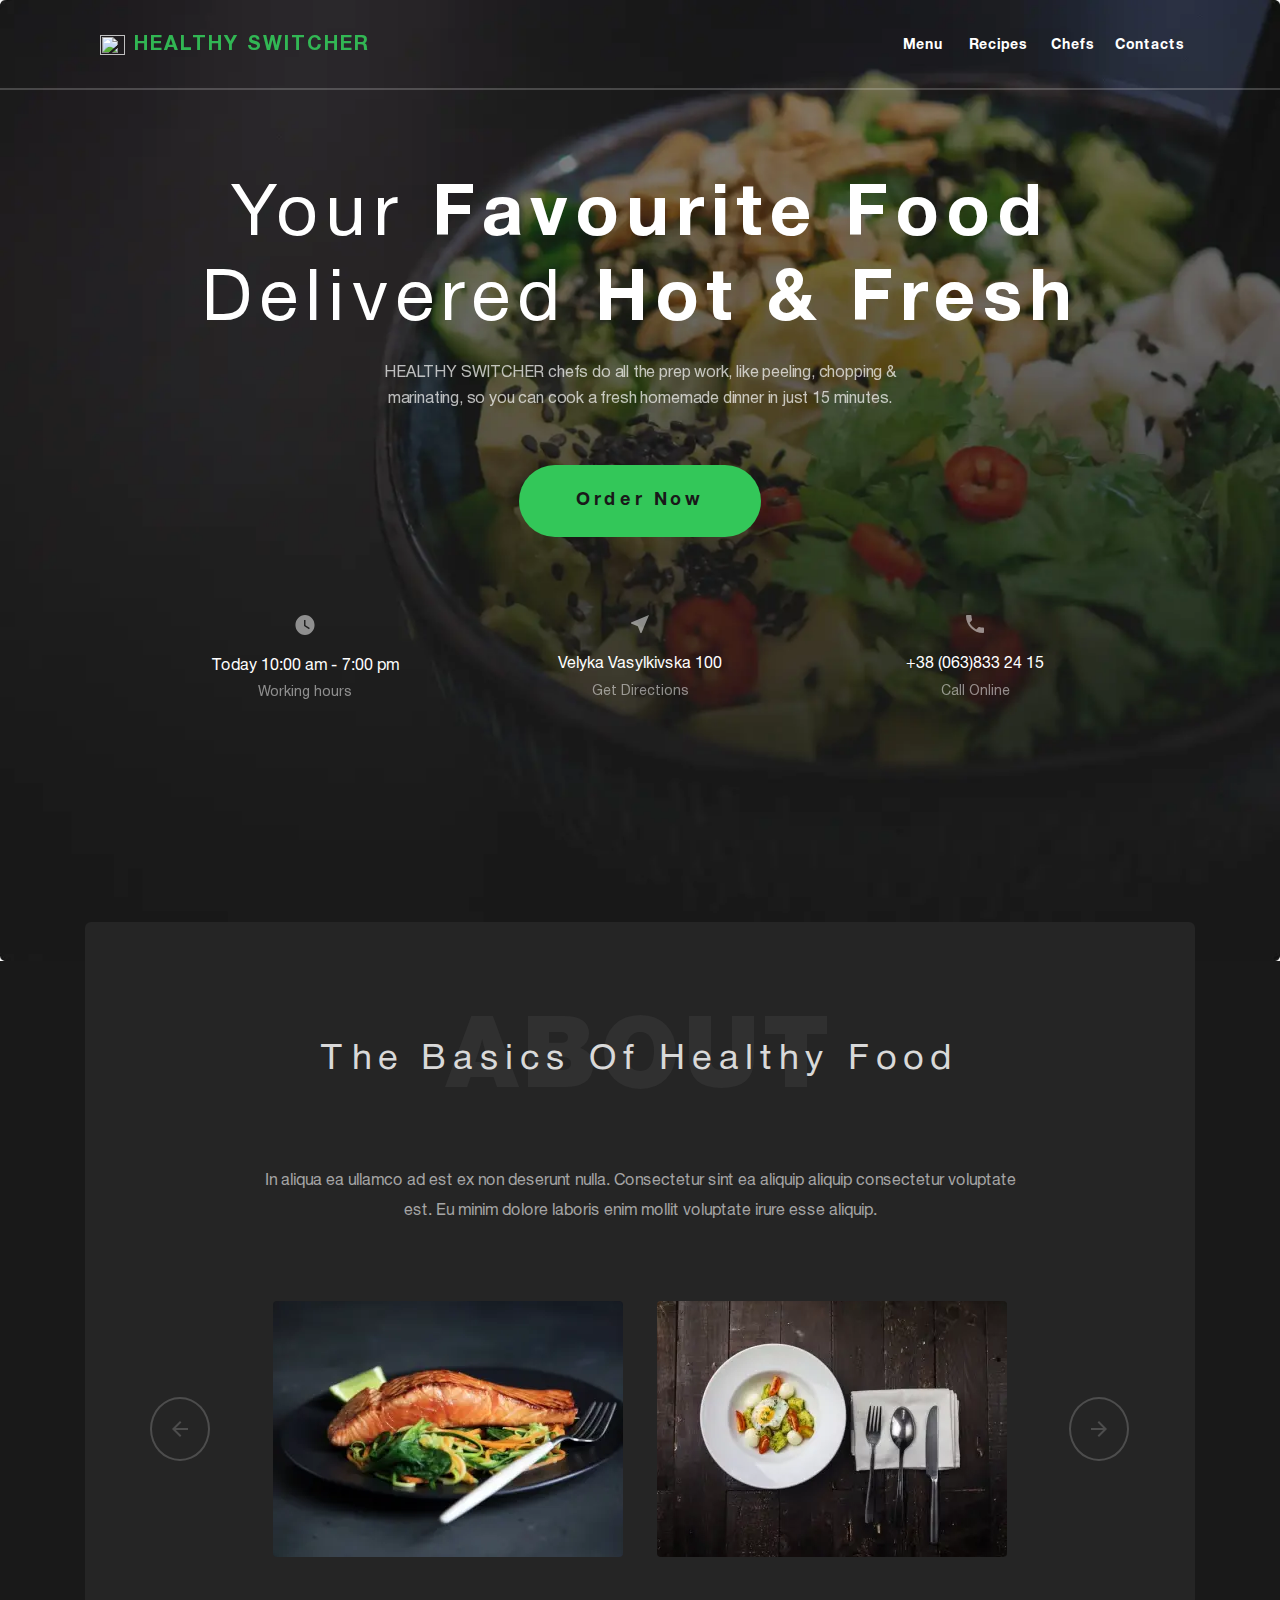
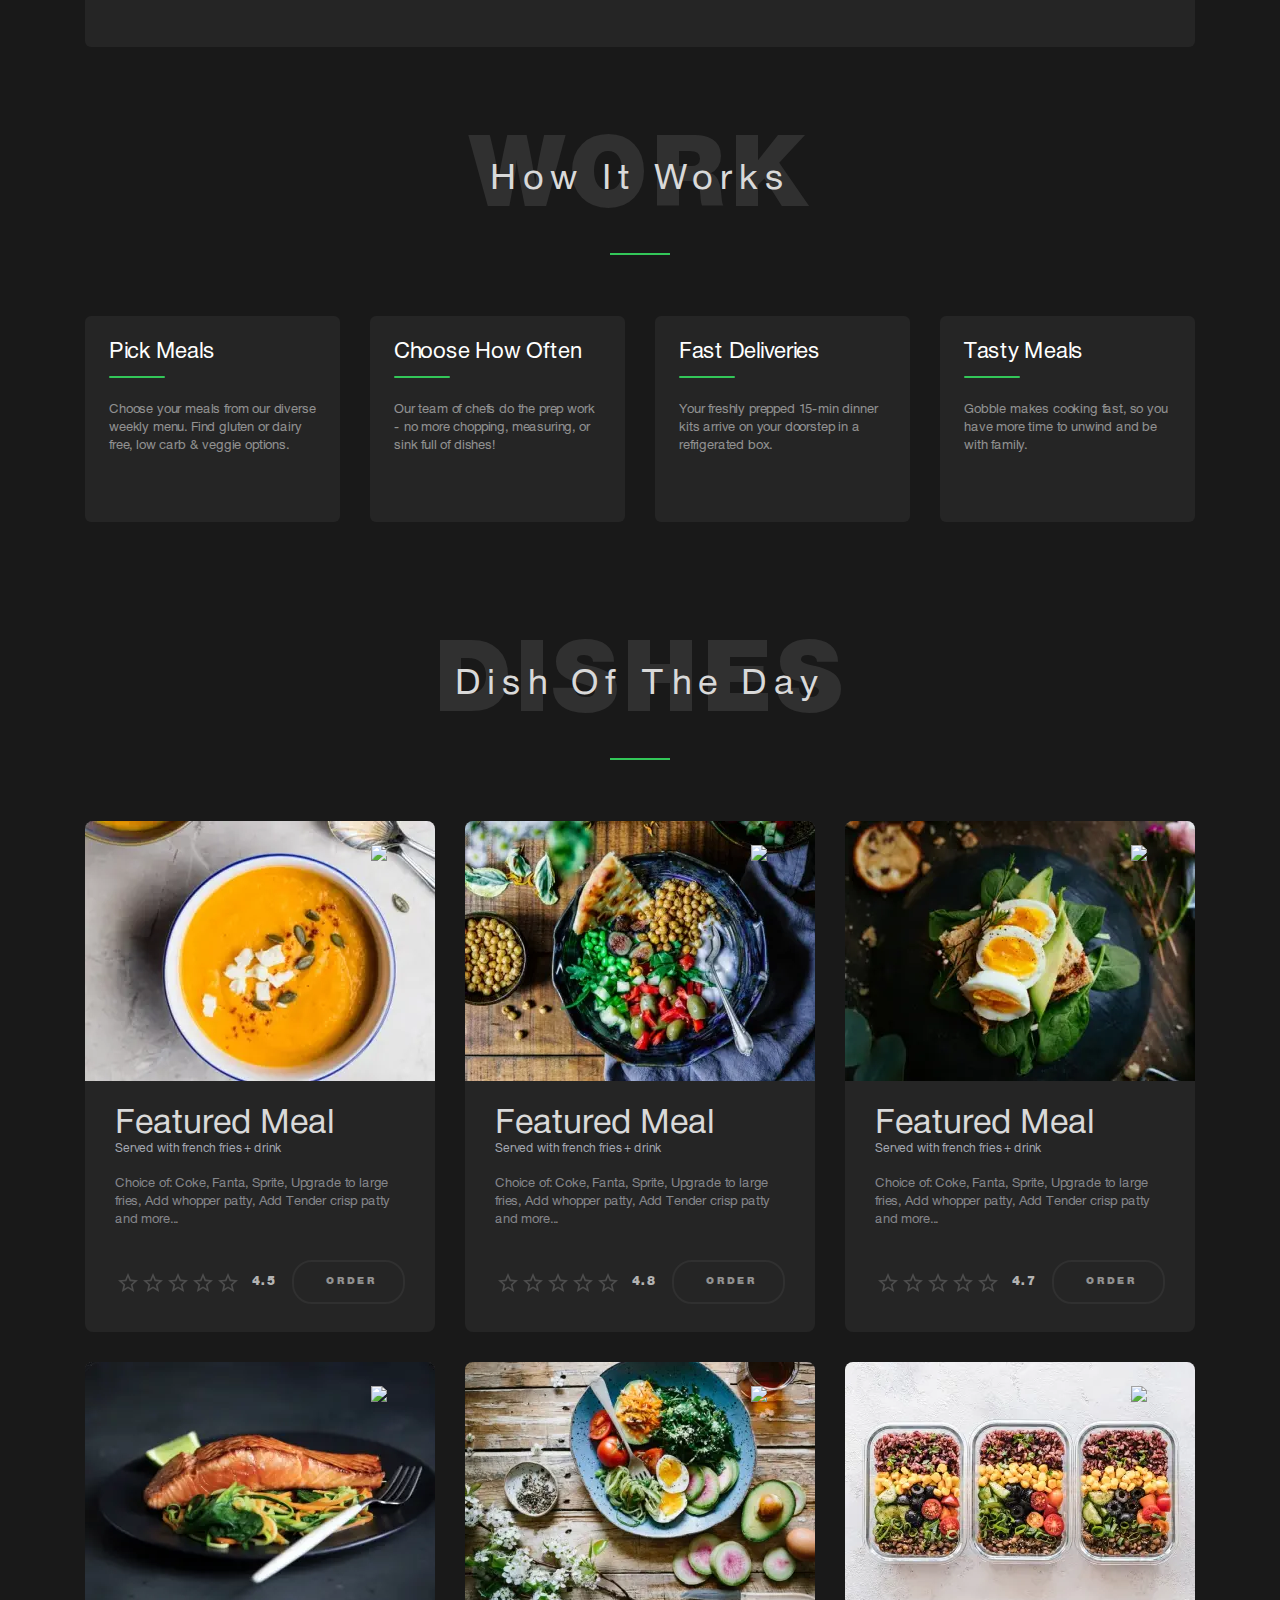
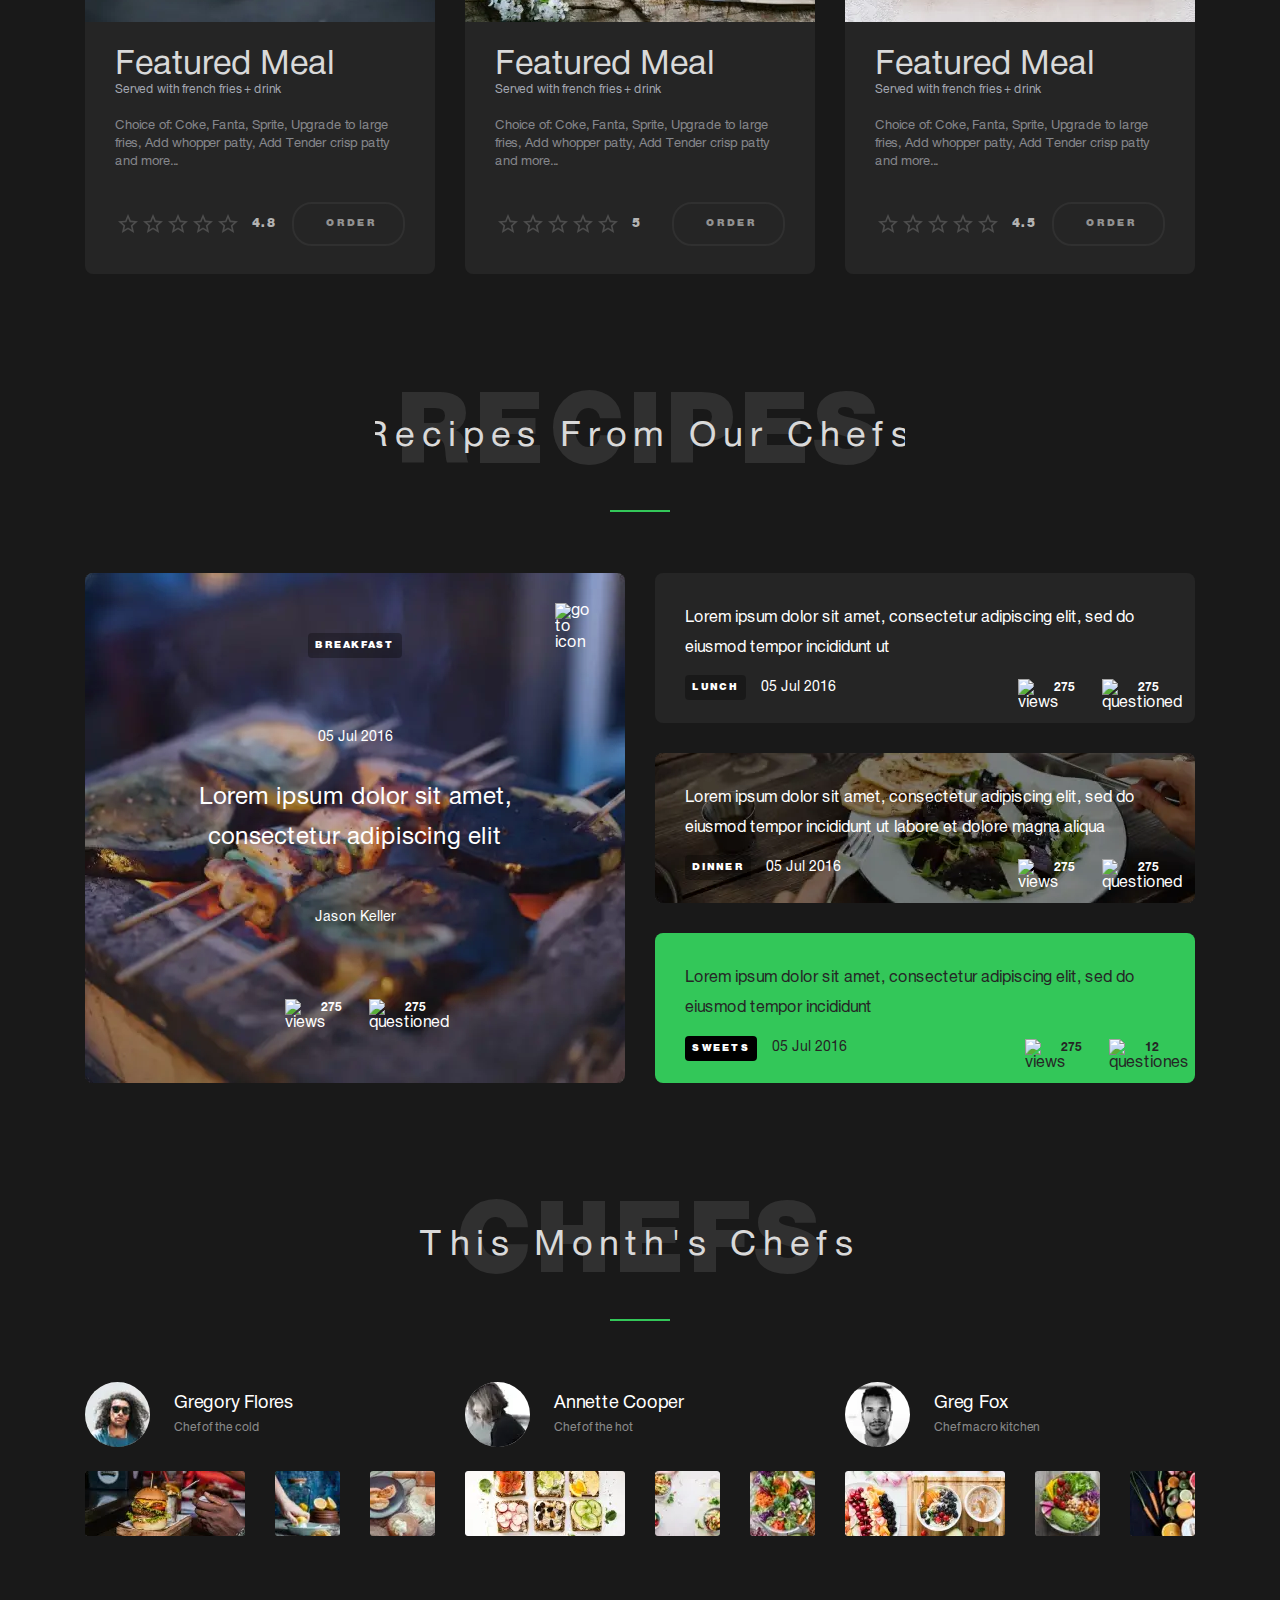
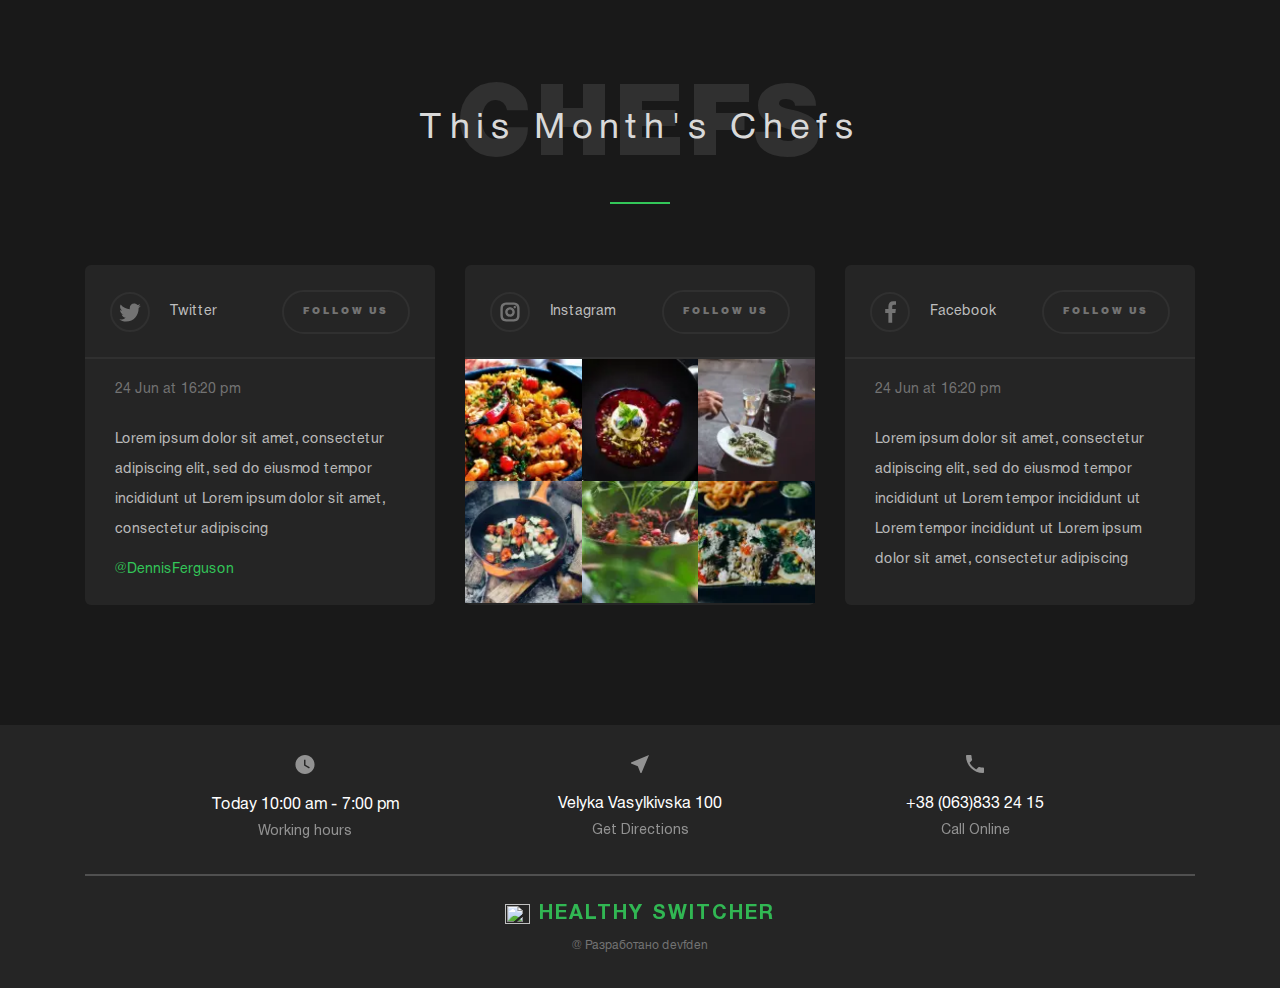
==== index.html @ f0273bf7 "Сomplete rework "Полная переработка"" ====
<!DOCTYPE html>
<html lang="ru">
  <head>
    <title>Healthy Switcher by codeFDEN Главная</title>
    <meta charset="UTF-8" />
    <meta name="format-detection" content="telephone=no" />
    <meta name="description" content="devfden` portfolio work" />
    <meta name="keywords" content="HTML, CSS, JavaScript, Frontend, Фазалов, Денис, devfden, portfolio, work" />
    <meta name="author" content="devfden Fazalov Denis" />
    <!-- <style>body{opacity: 0;}</style> -->
    <link rel="stylesheet" href="css/style.min.css?_v=20220710214434" />
    <link rel="shortcut icon" href="favicon.ico" />
    <!-- <meta name="robots" content="noindex, nofollow"> -->
    <meta name="viewport" content="width=device-width, initial-scale=1.0" />
  </head>

  <body>
    <div class="wrapper">
      <header class="header">
        <div class="header__container">
          <div class="icon-menu">
            <span></span>
          </div>
          <div class="header__row">
            <div class="header__logo logo">
              <a href="#" class="logo__link">
                <div class="logo__icon">
                  <img src="img/header/Logo.svg" alt="" class="logo__picture" />
                </div>
                <div class="logo__text">Healthy Switcher</div>
              </a>
            </div>
            <nav class="header_menu menu">
              <ul class="menu__elements">
                <li class="menu__element">
                  <a class="menu__link" href="#menu">Menu</a>
                </li>
                <li class="menu__element">
                  <a class="menu__link" href="#chefs-recipes">Recipes</a>
                </li>
                <li class="menu__element">
                  <a class="menu__link" href="#chefs">Chefs</a>
                </li>
                <li class="menu__element">
                  <a class="menu__link" href="#contacts">Contacts</a>
                </li>
              </ul>
            </nav>
          </div>
        </div>
        <div class="header__bc"></div>
      </header>

      <main class="home-page">
        <section class="main-screen" id="contacts">
          <div class="main-screen__background">
            <picture
              ><source srcset="img/main/main-screen/salad-background.webp" type="image/webp" />
              <img src="img/main/main-screen/salad-background.jpg" alt="bowl-of-salad" class="main-screen__picture-background"
            /></picture>
          </div>
          <div class="main-screen__container">
            <h1 class="main-screen__main-title main-title">
              Your
              <mark class="main-title__mark">favourite food </mark>delivered
              <mark class="main-title__mark">hot & fresh</mark>
            </h1>
            <h2 class="main-screen__main-subtitle main-subtitle">HEALTHY SWITCHER chefs do all the prep work, like peeling, chopping & marinating, so you can cook a fresh homemade dinner in just 15 minutes.</h2>

            <button type="submit" class="main-screen__main-button main-button">Order Now</button>

            <div class="info-columns">
              <div class="info-columns__column">
                <div class="column-info">
                  <div class="column-info__img">
                    <img src="img/common/ic_watch_later.svg" alt="watch" class="column-info__picture" />
                  </div>
                  <div class="column-info__title">Today 10:00 am - 7:00 pm</div>
                  <div class="column-info__subtitle">Working hours</div>
                </div>
              </div>
              <div class="info-columns__column">
                <div class="column-info">
                  <div class="column-info__img">
                    <img src="img/common/ic_near_me.svg" alt="location" class="column-info__picture" />
                  </div>
                  <div class="column-info__title">Velyka Vasylkivska 100</div>
                  <div class="column-info__subtitle">Get Directions</div>
                </div>
              </div>
              <div class="info-columns__column">
                <div class="column-info">
                  <div class="column-info__img">
                    <img src="img/common/ic_call.svg" alt="phone" class="column-info__picture" />
                  </div>
                  <div class="column-info__title">+38 (063)833 24 15</div>
                  <div class="column-info__subtitle">Call Online</div>
                </div>
              </div>
            </div>
          </div>
        </section>
        <section class="home-page__health-food-basics health-food-basics">
          <div class="health-food-basics__container">
            <div class="health-food-basics__wrapper">
              <div class="health-food-basics__titles titles">
                <h3 class="health-food-basics__title title">The Basics Of Healthy Food</h3>
                <h4 class="health-food-basics__background-title background-title">ABOUT</h4>
              </div>
              <div class="health-food-basics__info">In aliqua ea ullamco ad est ex non deserunt nulla. Consectetur sint ea aliquip aliquip consectetur voluptate est. Eu minim dolore laboris enim mollit voluptate irure esse aliquip.</div>
              <div class="health-food-basics__slider slider">
                <button class="swiper-button-prev swiper-button">
                  <span class="swiper-button__element"></span>
                </button>
                <div class="swiper">
                  <div class="swiper-wrapper">
                    <div class="swiper-slide">
                      <div class="swiper__picture">
                        <picture
                          ><source srcset="img/main/health-food-basics/salmon.webp" type="image/webp" />
                          <img src="img/main/health-food-basics/salmon.jpg" alt="tasty-food" class="swiper__img"
                        /></picture>
                      </div>
                    </div>
                    <div class="swiper-slide">
                      <div class="swiper__picture">
                        <picture
                          ><source srcset="img/main/health-food-basics/egg-salad.webp" type="image/webp" />
                          <img src="img/main/health-food-basics/egg-salad.jpg" alt="tasty-food" class="swiper__img"
                        /></picture>
                      </div>
                    </div>
                    <div class="swiper-slide">
                      <div class="swiper__picture">
                        <picture
                          ><source srcset="img/main/health-food-basics/pizza.webp" type="image/webp" />
                          <img src="img/main/health-food-basics/pizza.jpg" alt="tasty-food" class="swiper__img"
                        /></picture>
                      </div>
                    </div>
                    <div class="swiper-slide">
                      <div class="swiper__picture">
                        <picture
                          ><source srcset="img/main/health-food-basics/ramen.webp" type="image/webp" />
                          <img src="img/main/health-food-basics/ramen.jpg" alt="tasty-food" class="swiper__img"
                        /></picture>
                      </div>
                    </div>
                    <div class="swiper-slide">
                      <div class="swiper__picture">
                        <picture
                          ><source srcset="img/main/health-food-basics/donuts.webp" type="image/webp" />
                          <img src="img/main/health-food-basics/donuts.jpg" alt="tasty-food" class="swiper__img"
                        /></picture>
                      </div>
                    </div>
                    <div class="swiper-slide">
                      <div class="swiper__picture">
                        <picture
                          ><source srcset="img/main/health-food-basics/desert-toast.webp" type="image/webp" />
                          <img src="img/main/health-food-basics/desert-toast.jpg" alt="tasty-food" class="swiper__img"
                        /></picture>
                      </div>
                    </div>
                  </div>
                </div>
                <button class="swiper-button-next swiper-button">
                  <span class="swiper-button__element"></span>
                </button>
              </div>
            </div>
          </div>
        </section>
        <section class="how-it-works home-page__how-it-works">
          <div class="how-it-works__container">
            <div class="how-it-works__titles titles">
              <h3 class="titles__title title">how it works</h3>
              <h4 class="titles__background-title background-title">WORK</h4>
            </div>
            <div class="how-it-works__columns">
              <div class="how-it-works__column">
                <article class="item-how-works">
                  <h5 class="item-how-works__title">Pick meals</h5>
                  <div class="item-how-works__text">Choose your meals from our diverse weekly menu. Find gluten or dairy free, low carb & veggie options.</div>
                </article>
              </div>
              <div class="how-it-works__column">
                <article class="item-how-works">
                  <h5 class="item-how-works__title">Choose how often</h5>
                  <div class="item-how-works__text">Our team of chefs do the prep work - no more chopping, measuring, or sink full of dishes!</div>
                </article>
              </div>
              <div class="how-it-works__column">
                <article class="item-how-works">
                  <h5 class="item-how-works__title">fast deliveries</h5>
                  <div class="item-how-works__text">Your freshly prepped 15-min dinner kits arrive on your doorstep in a refrigerated box.</div>
                </article>
              </div>
              <div class="how-it-works__column">
                <article class="item-how-works">
                  <h5 class="item-how-works__title">tasty meals</h5>
                  <div class="item-how-works__text">Gobble makes cooking fast, so you have more time to unwind and be with family.</div>
                </article>
              </div>
            </div>
          </div>
        </section>
        <section class="home-page__dishes dishes" id="menu">
          <div class="dishes__container">
            <div class="dishes__titles titles">
              <h3 class="titles__title title">Dish Of The Day</h3>
              <h4 class="titles__background-title background-title">DISHES</h4>
            </div>
            <div class="dishes__decor"></div>
            <div class="dishes__meals meals">
              <div class="meals__item">
                <article class="item-meal">
                  <a href="#" class="item-meal__link">
                    <div class="item-meal__picture">
                      <picture
                        ><source srcset="img/main/dishes/dish_1.webp" type="image/webp" />
                        <img src="img/main/dishes/dish_1.jpg" alt="tasty dish" class="item-meal__img"
                      /></picture>
                    </div>
                    <div class="item-meal__next">
                      <img src="img/main/dishes/go-to.svg" alt="go to icon" class="item-meal__img" />
                    </div>
                  </a>
                  <div class="item-meal__content">
                    <a href="#" class="item-meal__link-titles">
                      <h5 class="item-meal__title">Featured Meal</h5>
                      <h6 class="item-meal__subtitle subtitle">Served with french fries + drink</h6>
                    </a>
                    <div class="item-meal__info info">Choice of: Coke, Fanta, Sprite, Upgrade to large fries, Add whopper patty, Add Tender crisp patty and more...</div>
                    <div class="item-meal__footer-row">
                      <div class="item-meal__rating rating editable">
                        <div class="rating__body">
                          <div class="rating__items">
                            <input type="radio" class="rating__item" value="1" name="rating" />
                            <input type="radio" class="rating__item" value="2" name="rating" />
                            <input type="radio" class="rating__item" value="3" name="rating" />
                            <input type="radio" class="rating__item" value="4" name="rating" />
                            <input type="radio" class="rating__item" value="5" name="rating" />
                          </div>
                          <div class="rating__active">
                            <div class="rating__items_active">
                              <input class="rating__item_active" value="1" />
                              <input class="rating__item_active" value="2" />
                              <input class="rating__item_active" value="3" />
                              <input class="rating__item_active" value="4" />
                              <input class="rating__item_active" value="5" />
                            </div>
                          </div>
                        </div>
                        <div class="rating__value">4.5</div>
                      </div>
                      <button class="order-button item-meal__order-button">ORDER</button>
                    </div>
                  </div>
                </article>
              </div>
              <div class="meals__item">
                <article class="item-meal">
                  <a href="#" class="item-meal__link">
                    <div class="item-meal__picture">
                      <picture
                        ><source srcset="img/main/dishes/dish_2.webp" type="image/webp" />
                        <img src="img/main/dishes/dish_2.jpg" alt="tasty dish" class="item-meal__img"
                      /></picture>
                    </div>
                    <div class="item-meal__next">
                      <img src="img/main/dishes/go-to.svg" alt="go to icon" class="item-meal__img" />
                    </div>
                  </a>
                  <div class="item-meal__content">
                    <a href="#" class="item-meal__link-titles">
                      <h5 class="item-meal__title">Featured Meal</h5>
                      <h6 class="item-meal__subtitle subtitle">Served with french fries + drink</h6>
                    </a>
                    <div class="item-meal__info info">Choice of: Coke, Fanta, Sprite, Upgrade to large fries, Add whopper patty, Add Tender crisp patty and more...</div>
                    <div class="item-meal__footer-row">
                      <div class="item-meal__rating rating editable">
                        <div class="rating__body">
                          <div class="rating__items">
                            <input type="radio" class="rating__item" value="1" name="rating" />
                            <input type="radio" class="rating__item" value="2" name="rating" />
                            <input type="radio" class="rating__item" value="3" name="rating" />
                            <input type="radio" class="rating__item" value="4" name="rating" />
                            <input type="radio" class="rating__item" value="5" name="rating" />
                          </div>
                          <div class="rating__active">
                            <div class="rating__items_active">
                              <input class="rating__item_active" value="1" />
                              <input class="rating__item_active" value="2" />
                              <input class="rating__item_active" value="3" />
                              <input class="rating__item_active" value="4" />
                              <input class="rating__item_active" value="5" />
                            </div>
                          </div>
                        </div>
                        <div class="rating__value">4.8</div>
                      </div>
                      <button class="order-button item-meal__order-button">ORDER</button>
                    </div>
                  </div>
                </article>
              </div>
              <div class="meals__item">
                <article class="item-meal">
                  <a href="#" class="item-meal__link">
                    <div class="item-meal__picture">
                      <picture
                        ><source srcset="img/main/dishes/dish_3.webp" type="image/webp" />
                        <img src="img/main/dishes/dish_3.jpg" alt="tasty dish" class="item-meal__img"
                      /></picture>
                    </div>
                    <div class="item-meal__next">
                      <img src="img/main/dishes/go-to.svg" alt="go to icon" class="item-meal__img" />
                    </div>
                  </a>
                  <div class="item-meal__content">
                    <a href="#" class="item-meal__link-titles">
                      <h5 class="item-meal__title">Featured Meal</h5>
                      <h6 class="item-meal__subtitle subtitle">Served with french fries + drink</h6>
                    </a>
                    <div class="item-meal__info info">Choice of: Coke, Fanta, Sprite, Upgrade to large fries, Add whopper patty, Add Tender crisp patty and more...</div>
                    <div class="item-meal__footer-row">
                      <div class="item-meal__rating rating editable">
                        <div class="rating__body">
                          <div class="rating__items">
                            <input type="radio" class="rating__item" value="1" name="rating" />
                            <input type="radio" class="rating__item" value="2" name="rating" />
                            <input type="radio" class="rating__item" value="3" name="rating" />
                            <input type="radio" class="rating__item" value="4" name="rating" />
                            <input type="radio" class="rating__item" value="5" name="rating" />
                          </div>
                          <div class="rating__active">
                            <div class="rating__items_active">
                              <input class="rating__item_active" value="1" />
                              <input class="rating__item_active" value="2" />
                              <input class="rating__item_active" value="3" />
                              <input class="rating__item_active" value="4" />
                              <input class="rating__item_active" value="5" />
                            </div>
                          </div>
                        </div>
                        <div class="rating__value">4.7</div>
                      </div>
                      <button class="order-button item-meal__order-button">ORDER</button>
                    </div>
                  </div>
                </article>
              </div>
              <div class="meals__item">
                <article class="item-meal">
                  <a href="#" class="item-meal__link">
                    <div class="item-meal__picture">
                      <picture
                        ><source srcset="img/main/dishes/dish_4.webp" type="image/webp" />
                        <img src="img/main/dishes/dish_4.jpg" alt="tasty dish" class="item-meal__img"
                      /></picture>
                    </div>
                    <div class="item-meal__next">
                      <img src="img/main/dishes/go-to.svg" alt="go to icon" class="item-meal__img" />
                    </div>
                  </a>
                  <div class="item-meal__content">
                    <a href="#" class="item-meal__link-titles">
                      <h5 class="item-meal__title">Featured Meal</h5>
                      <h6 class="item-meal__subtitle subtitle">Served with french fries + drink</h6>
                    </a>
                    <div class="item-meal__info info">Choice of: Coke, Fanta, Sprite, Upgrade to large fries, Add whopper patty, Add Tender crisp patty and more...</div>
                    <div class="item-meal__footer-row">
                      <div class="item-meal__rating rating editable">
                        <div class="rating__body">
                          <div class="rating__items">
                            <input type="radio" class="rating__item" value="1" name="rating" />
                            <input type="radio" class="rating__item" value="2" name="rating" />
                            <input type="radio" class="rating__item" value="3" name="rating" />
                            <input type="radio" class="rating__item" value="4" name="rating" />
                            <input type="radio" class="rating__item" value="5" name="rating" />
                          </div>
                          <div class="rating__active">
                            <div class="rating__items_active">
                              <input class="rating__item_active" value="1" />
                              <input class="rating__item_active" value="2" />
                              <input class="rating__item_active" value="3" />
                              <input class="rating__item_active" value="4" />
                              <input class="rating__item_active" value="5" />
                            </div>
                          </div>
                        </div>
                        <div class="rating__value">4.8</div>
                      </div>
                      <button class="order-button item-meal__order-button">ORDER</button>
                    </div>
                  </div>
                </article>
              </div>
              <div class="meals__item">
                <article class="item-meal">
                  <a href="#" class="item-meal__link">
                    <div class="item-meal__picture">
                      <picture
                        ><source srcset="img/main/dishes/dish_5.webp" type="image/webp" />
                        <img src="img/main/dishes/dish_5.jpg" alt="tasty dish" class="item-meal__img"
                      /></picture>
                    </div>
                    <div class="item-meal__next">
                      <img src="img/main/dishes/go-to.svg" alt="go to icon" class="item-meal__img" />
                    </div>
                  </a>
                  <div class="item-meal__content">
                    <a href="#" class="item-meal__link-titles">
                      <h5 class="item-meal__title">Featured Meal</h5>
                      <h6 class="item-meal__subtitle subtitle">Served with french fries + drink</h6>
                    </a>
                    <div class="item-meal__info info">Choice of: Coke, Fanta, Sprite, Upgrade to large fries, Add whopper patty, Add Tender crisp patty and more...</div>
                    <div class="item-meal__footer-row">
                      <div class="item-meal__rating rating editable">
                        <div class="rating__body">
                          <div class="rating__items">
                            <input type="radio" class="rating__item" value="1" name="rating" />
                            <input type="radio" class="rating__item" value="2" name="rating" />
                            <input type="radio" class="rating__item" value="3" name="rating" />
                            <input type="radio" class="rating__item" value="4" name="rating" />
                            <input type="radio" class="rating__item" value="5" name="rating" />
                          </div>
                          <div class="rating__active">
                            <div class="rating__items_active">
                              <input class="rating__item_active" value="1" name="rating" />
                              <input class="rating__item_active" value="2" name="rating" />
                              <input class="rating__item_active" value="3" name="rating" />
                              <input class="rating__item_active" value="4" name="rating" />
                              <input class="rating__item_active" value="5" name="rating" />
                            </div>
                          </div>
                        </div>
                        <div class="rating__value">5</div>
                      </div>
                      <button class="order-button item-meal__order-button">ORDER</button>
                    </div>
                  </div>
                </article>
              </div>
              <div class="meals__item">
                <article class="item-meal">
                  <a href="#" class="item-meal__link">
                    <div class="item-meal__picture">
                      <picture
                        ><source srcset="img/main/dishes/dish_6.webp" type="image/webp" />
                        <img src="img/main/dishes/dish_6.jpg" alt="tasty dish" class="item-meal__img"
                      /></picture>
                    </div>
                    <div class="item-meal__next">
                      <img src="img/main/dishes/go-to.svg" alt="go to icon" class="item-meal__img" />
                    </div>
                  </a>
                  <div class="item-meal__content">
                    <a href="#" class="item-meal__link-titles">
                      <h5 class="item-meal__title">Featured Meal</h5>
                      <h6 class="item-meal__subtitle subtitle">Served with french fries + drink</h6>
                    </a>
                    <div class="item-meal__info info">Choice of: Coke, Fanta, Sprite, Upgrade to large fries, Add whopper patty, Add Tender crisp patty and more...</div>
                    <div class="item-meal__footer-row">
                      <div class="item-meal__rating rating editable">
                        <div class="rating__body">
                          <div class="rating__items">
                            <input type="radio" class="rating__item" value="1" name="rating" />
                            <input type="radio" class="rating__item" value="2" name="rating" />
                            <input type="radio" class="rating__item" value="3" name="rating" />
                            <input type="radio" class="rating__item" value="4" name="rating" />
                            <input type="radio" class="rating__item" value="5" name="rating" />
                          </div>
                          <div class="rating__active">
                            <div class="rating__items_active">
                              <input class="rating__item_active" value="1" />
                              <input class="rating__item_active" value="2" />
                              <input class="rating__item_active" value="3" />
                              <input class="rating__item_active" value="4" />
                              <input class="rating__item_active" value="5" />
                            </div>
                          </div>
                        </div>
                        <div class="rating__value">4.5</div>
                      </div>
                      <button class="order-button item-meal__order-button">ORDER</button>
                    </div>
                  </div>
                </article>
              </div>
            </div>
          </div>
        </section>
        <section class="home-page__chefs-recipes chefs-recipes" id="chefs-recipes">
          <div class="chefs-recipes__container">
            <div class="chefs-recipes__titles titles">
              <h3 class="titles__title title">Recipes From Our Chefs</h3>
              <h4 class="titles__background-title background-title">RECIPES</h4>
            </div>
            <div class="chefs-recipes__columns">
              <div class="chefs-recipes__column">
                <article class="meal-chefs-recipes">
                  <a href="#" class="meal-chefs-recipes__link">
                    <div class="meal-chefs-recipes__wrapper">
                      <div class="meal-chefs-recipes__bg">
                        <picture
                          ><source srcset="img/main/chefs-recipes/grill.webp" type="image/webp" />
                          <img src="img/main/chefs-recipes/grill.jpg" alt="grill" class="meal-chefs-recipes__picture"
                        /></picture>
                      </div>
                      <div class="meal-chefs-recipes__next">
                        <img src="img/main/chefs-recipes/next.svg" alt="go to icon" class="meal-chefs-recipes__picture" />
                      </div>

                      <div class="meal-chefs-recipes__content">
                        <h5 class="meal-chefs-recipes__mealtime">Breakfast</h5>
                        <div class="meal-chefs-recipes__date">05 Jul 2016</div>
                        <h6 class="meal-chefs-recipes__info">Lorem ipsum dolor sit amet, consectetur adipiscing elit</h6>
                        <div class="meal-chefs-recipes__chef">Jason Keller</div>
                        <div class="meal-chefs-recipes__seen-question seen-question">
                          <div class="seen-question__element">
                            <div class="seen-question__img">
                              <img src="img/main/chefs-recipes/ic_remove_red_eye.svg" alt="views" class="seen-question__picture" />
                            </div>
                            <div class="seen-question__text">275</div>
                          </div>
                          <div class="seen-question__element">
                            <div class="seen-question__img">
                              <img src="img/main/chefs-recipes/ic_question_answer.svg" alt="questioned" class="seen-question__picture" />
                            </div>
                            <div class="seen-question__text">275</div>
                          </div>
                        </div>
                      </div>
                    </div>
                  </a>
                </article>
              </div>
              <div class="chefs-recipes__column">
                <article class="meal-chefs-recipes meal-chefs-recipes_small meal-chefs-recipes_gray">
                  <a href="#" class="meal-chefs-recipes__link">
                    <div class="meal-chefs-recipes__wrapper">
                      <div class="meal-chefs-recipes__bg"></div>
                      <div class="meal-chefs-recipes__content">
                        <h5 class="meal-chefs-recipes__info">Lorem ipsum dolor sit amet, consectetur adipiscing elit, sed do eiusmod tempor incididunt ut</h5>
                        <div class="meal-chefs-recipes__row">
                          <div class="meal-chefs-recipes__mealtime-date">
                            <h5 class="meal-chefs-recipes__mealtime">Lunch</h5>
                            <div class="meal-chefs-recipes__date">05 Jul 2016</div>
                          </div>
                          <div class="meal-chefs-recipes__seen-question seen-question">
                            <div class="seen-question__element">
                              <div class="seen-question__img">
                                <img src="img/main/chefs-recipes/ic_remove_red_eye.svg" alt="views" class="seen-question__picture" />
                              </div>
                              <div class="seen-question__text">275</div>
                            </div>
                            <div class="seen-question__element">
                              <div class="seen-question__img">
                                <img src="img/main/chefs-recipes/ic_question_answer.svg" alt="questioned" class="seen-question__picture" />
                              </div>
                              <div class="seen-question__text">275</div>
                            </div>
                          </div>
                        </div>
                      </div>
                    </div>
                  </a>
                </article>
                <article class="meal-chefs-recipes meal-chefs-recipes_small">
                  <a href="#" class="meal-chefs-recipes__link">
                    <div class="meal-chefs-recipes__wrapper">
                      <div class="meal-chefs-recipes__bg">
                        <picture
                          ><source srcset="img/main/chefs-recipes/salat-with-pita.webp" type="image/webp" />
                          <img class="meal-chefs-recipes__picture" src="img/main/chefs-recipes/salat-with-pita.jpg" alt="salad with pita"
                        /></picture>
                      </div>

                      <div class="meal-chefs-recipes__content">
                        <h5 class="meal-chefs-recipes__info">Lorem ipsum dolor sit amet, consectetur adipiscing elit, sed do eiusmod tempor incididunt ut labore et dolore magna aliqua</h5>
                        <div class="meal-chefs-recipes__row">
                          <div class="meal-chefs-recipes__mealtime-date">
                            <h5 class="meal-chefs-recipes__mealtime">dinner</h5>
                            <div class="meal-chefs-recipes__date">05 Jul 2016</div>
                          </div>
                          <div class="meal-chefs-recipes__seen-question seen-question">
                            <div class="seen-question__element">
                              <div class="seen-question__img">
                                <img src="img/main/chefs-recipes/ic_remove_red_eye.svg" alt="views" class="seen-question__picture" />
                              </div>
                              <div class="seen-question__text">275</div>
                            </div>
                            <div class="seen-question__element">
                              <div class="seen-question__img">
                                <img src="img/main/chefs-recipes/ic_question_answer.svg" alt="questioned" class="seen-question__picture" />
                              </div>
                              <div class="seen-question__text">275</div>
                            </div>
                          </div>
                        </div>
                      </div>
                    </div>
                  </a>
                </article>
                <article class="meal-chefs-recipes meal-chefs-recipes_small meal-chefs-recipes_green">
                  <a href="#" class="meal-chefs-recipes__link">
                    <div class="meal-chefs-recipes__wrapper">
                      <div class="meal-chefs-recipes__bg"></div>
                      <div class="meal-chefs-recipes__content">
                        <h5 class="meal-chefs-recipes__info">Lorem ipsum dolor sit amet, consectetur adipiscing elit, sed do eiusmod tempor incididunt</h5>
                        <div class="meal-chefs-recipes__row">
                          <div class="meal-chefs-recipes__mealtime-date">
                            <h5 class="meal-chefs-recipes__mealtime mealtime_black">SWEETS</h5>
                            <div class="meal-chefs-recipes__date">05 Jul 2016</div>
                          </div>
                          <div class="meal-chefs-recipes__seen-question seen-question">
                            <div class="seen-question__element">
                              <div class="seen-question__img">
                                <img src="img/main/chefs-recipes/ic_remove_red_eye_bc.svg" alt="views" class="seen-question__picture" />
                              </div>
                              <div class="seen-question__text">275</div>
                            </div>
                            <div class="seen-question__element">
                              <div class="seen-question__img">
                                <img src="img/main/chefs-recipes/ic_question_answer_black.svg" alt="questiones" class="seen-question__picture" />
                              </div>
                              <div class="seen-question__text">12</div>
                            </div>
                          </div>
                        </div>
                      </div>
                    </div>
                  </a>
                </article>
              </div>
            </div>
          </div>
        </section>
        <section class="home-page__chefs chefs" id="chefs">
          <div class="chefs__container">
            <div class="chefs__titles titles">
              <h3 class="titles__title title">This month's chefs</h3>
              <h4 class="titles__background-title background-title">CHEFS</h4>
            </div>
            <div class="chefs__columns">
              <div class="chefs__column">
                <article class="chef-card">
                  <div class="chef-info chef-card__chef-info">
                    <div class="chef-info__photo">
                      <picture
                        ><source srcset="img/main/chefs/gregory/gregory-flores.webp" type="image/webp" />
                        <img class="chef-info__img" src="img/main/chefs/gregory/gregory-flores.jpg" alt="chef"
                      /></picture>
                    </div>
                    <div class="chef-info__content">
                      <h5 class="chef-info__chef-name">Gregory Flores</h5>
                      <div class="chef-info__chef-description">Chef of the cold</div>
                    </div>
                  </div>

                  <div class="chef-card__content">
                    <div class="chef-card__picture chef-card__picture_big">
                      <picture
                        ><source srcset="img/main/chefs/gregory/big-img-burger.webp" type="image/webp" />
                        <img class="chef-card__img" src="img/main/chefs/gregory/big-img-burger.jpg" alt="burger"
                      /></picture>
                    </div>
                    <div class="chef-card__picture">
                      <picture
                        ><source srcset="img/main/chefs/gregory/lemonade.webp" type="image/webp" />
                        <img class="chef-card__img" src="img/main/chefs/gregory/lemonade.jpg" alt="lemonade"
                      /></picture>
                    </div>
                    <div class="chef-card__picture">
                      <picture
                        ><source srcset="img/main/chefs/gregory/cheesecake.webp" type="image/webp" />
                        <img class="chef-card__img" src="img/main/chefs/gregory/cheesecake.jpg" alt="cheesecakes"
                      /></picture>
                    </div>
                  </div>
                </article>
              </div>
              <div class="chefs__column">
                <article class="chef-card">
                  <div class="chef-info chef-card__chef-info">
                    <div class="chef-info__photo">
                      <picture
                        ><source srcset="img/main/chefs/annette/annette-cooper.webp" type="image/webp" />
                        <img class="chef-info__img" src="img/main/chefs/annette/annette-cooper.jpg" alt="chef"
                      /></picture>
                    </div>
                    <div class="chef-info__content">
                      <h5 class="chef-info__chef-name">Annette Cooper</h5>
                      <div class="chef-info__chef-description">Chef of the hot</div>
                    </div>
                  </div>
                  <div class="chef-card__content">
                    <div class="chef-card__picture chef-card__picture_big">
                      <picture
                        ><source srcset="img/main/chefs/annette/big-img-toast.webp" type="image/webp" />
                        <img class="chef-card__img" src="img/main/chefs/annette/big-img-toast.jpg" alt="toast"
                      /></picture>
                    </div>

                    <div class="chef-card__picture">
                      <picture
                        ><source srcset="img/main/chefs/annette/pita.webp" type="image/webp" />
                        <img class="chef-card__img" src="img/main/chefs/annette/pita.jpg" alt="pita"
                      /></picture>
                    </div>
                    <div class="chef-card__picture">
                      <picture
                        ><source srcset="img/main/chefs/annette/salad.webp" type="image/webp" />
                        <img class="chef-card__img" src="img/main/chefs/annette/salad.jpg" alt="salad"
                      /></picture>
                    </div>
                  </div>
                </article>
              </div>
              <div class="chefs__column">
                <article class="chef-card">
                  <div class="chef-info chef-card__chef-info">
                    <div class="chef-info__photo">
                      <picture
                        ><source srcset="img/main/chefs/greg/greg-fox.webp" type="image/webp" />
                        <img class="chef-info__img" src="img/main/chefs/greg/greg-fox.jpg" alt="chef"
                      /></picture>
                    </div>
                    <div class="chef-info__content">
                      <h5 class="chef-info__chef-name">Greg Fox</h5>
                      <div class="chef-info__chef-description">Сhef macro kitchen</div>
                    </div>
                  </div>
                  <div class="chef-card__content">
                    <div class="chef-card__picture chef-card__picture_big">
                      <picture
                        ><source srcset="img/main/chefs/greg/big-img-oats.webp" type="image/webp" />
                        <img class="chef-card__img" src="img/main/chefs/greg/big-img-oats.jpg" alt="oats"
                      /></picture>
                    </div>
                    <div class="chef-card__picture">
                      <picture
                        ><source srcset="img/main/chefs/greg/vegetables.webp" type="image/webp" />
                        <img class="chef-card__img" src="img/main/chefs/greg/vegetables.jpg" alt="vegetables"
                      /></picture>
                    </div>
                    <div class="chef-card__picture">
                      <picture
                        ><source srcset="img/main/chefs/greg/fruits.webp" type="image/webp" />
                        <img class="chef-card__img" src="img/main/chefs/greg/fruits.jpg" alt="fruits"
                      /></picture>
                    </div>
                  </div>
                </article>
              </div>
            </div>
          </div>
        </section>
        <section class="home-page__follow-us follow-us">
          <div class="follow-us__container">
            <div class="follow-us__titles titles">
              <h3 class="titles__title title">This month's chefs</h3>
              <h4 class="titles__background-title background-title">CHEFS</h4>
            </div>
            <div class="follow-us__columns">
              <div class="follow-us__column">
                <article class="card-follow-us">
                  <div class="social-net-card card-follow-us__social-net-card">
                    <a href="#" class="social-net-card__app">
                      <div class="social-net-card__ico">
                        <img src="img/main/follow-us/ic_twitter.svg" alt="twitter" class="card-follow-us__img" />
                      </div>
                      <h5 class="social-net-card__name">twitter</h5>
                    </a>
                    <a href="#" class="button social-net-card__button">Follow us</a>
                  </div>
                  <div class="card-follow-us__content">
                    <div class="card-follow-us__date">24 Jun at 16:20 pm</div>
                    <div class="card-follow-us__info">Lorem ipsum dolor sit amet, consectetur adipiscing elit, sed do eiusmod tempor incididunt ut Lorem ipsum dolor sit amet, consectetur adipiscing</div>
                    <a href="#">
                      <div class="card-follow-us__author">@DennisFerguson</div>
                    </a>
                  </div>
                </article>
              </div>
              <div class="follow-us__column">
                <article class="card-follow-us">
                  <div class="social-net-card card-follow-us__social-net-card">
                    <a href="#" class="social-net-card__app">
                      <div class="social-net-card__ico">
                        <img src="img/main/follow-us/ic_instagram.svg" alt="twitter" class="card-follow-us__img" />
                      </div>
                      <h5 class="social-net-card__name">Instagram</h5>
                    </a>
                    <a href="#" class="button social-net-card__button">Follow us</a>
                  </div>
                  <div class="card-follow-us__pictures">
                    <a href="#" class="card-follow-us__picture"
                      ><picture
                        ><source srcset="img/main/follow-us/pilaf.webp" type="image/webp" />
                        <img class="card-follow-us__img" src="img/main/follow-us/pilaf.jpg" alt="pilaf" /></picture
                    ></a>
                    <a href="#" class="card-follow-us__picture"
                      ><picture
                        ><source srcset="img/main/follow-us/beetroot-puree.webp" type="image/webp" />
                        <img class="card-follow-us__img" src="img/main/follow-us/beetroot-puree.jpg" alt="beetroot-puree" /></picture
                    ></a>
                    <a href="#" class="card-follow-us__picture"
                      ><picture
                        ><source srcset="img/main/follow-us/roasted-pepper.webp" type="image/webp" />
                        <img class="card-follow-us__img" src="img/main/follow-us/roasted-pepper.jpg" alt="roasted-pepper" /></picture
                    ></a>
                    <a href="#" class="card-follow-us__picture"
                      ><picture
                        ><source srcset="img/main/follow-us/stew.webp" type="image/webp" />
                        <img class="card-follow-us__img" src="img/main/follow-us/stew.jpg" alt="stew" /></picture
                    ></a>
                    <a href="#" class="card-follow-us__picture"
                      ><picture
                        ><source srcset="img/main/follow-us/salad.webp" type="image/webp" />
                        <img class="card-follow-us__img" src="img/main/follow-us/salad.jpg" alt="salad" /></picture
                    ></a>
                    <a href="#" class="card-follow-us__picture"
                      ><picture
                        ><source srcset="img/main/follow-us/placehholder.webp" type="image/webp" />
                        <img class="card-follow-us__img" src="img/main/follow-us/placehholder.jpg" alt="dish" /></picture
                    ></a>
                  </div>
                </article>
              </div>
              <div class="follow-us__column">
                <article class="card-follow-us">
                  <div class="social-net-card card-follow-us__social-net-card">
                    <a href="#" class="social-net-card__app">
                      <div class="social-net-card__ico">
                        <img src="img/main/follow-us/ic_facebook.svg" alt="twitter" class="card-follow-us__img" />
                      </div>
                      <h5 class="social-net-card__name">Facebook</h5>
                    </a>
                    <a href="#" class="button social-net-card__button">Follow us</a>
                  </div>
                  <div class="card-follow-us__content">
                    <div class="card-follow-us__date">24 Jun at 16:20 pm</div>
                    <div class="card-follow-us__info">Lorem ipsum dolor sit amet, consectetur adipiscing elit, sed do eiusmod tempor incididunt ut Lorem tempor incididunt ut Lorem tempor incididunt ut Lorem ipsum dolor sit amet, consectetur adipiscing</div>
                  </div>
                </article>
              </div>
            </div>
          </div>
        </section>
      </main>
      <footer class="footer">
        <div class="footer__container">
          <div class="footer__info-columns info-columns">
            <div class="info-columns__column">
              <div class="column-info">
                <div class="column-info__img">
                  <img src="img/common/ic_watch_later.svg" alt="watch" class="column-info__picture" />
                </div>
                <div class="column-info__title">Today 10:00 am - 7:00 pm</div>
                <div class="column-info__subtitle">Working hours</div>
              </div>
            </div>
            <div class="info-columns__column">
              <div class="column-info">
                <div class="column-info__img">
                  <img src="img/common/ic_near_me.svg" alt="location" class="column-info__picture" />
                </div>
                <div class="column-info__title">Velyka Vasylkivska 100</div>
                <div class="column-info__subtitle">Get Directions</div>
              </div>
            </div>
            <div class="info-columns__column">
              <div class="column-info">
                <div class="column-info__img">
                  <img src="img/common/ic_call.svg" alt="phone" class="column-info__picture" />
                </div>
                <div class="column-info__title">+38 (063)833 24 15</div>
                <div class="column-info__subtitle">Call Online</div>
              </div>
            </div>
          </div>
          <div class="footer__row">
            <div class="footer__logo logo">
              <a href="#" class="logo__link">
                <div class="logo__icon">
                  <img src="img/header/Logo.svg" alt="" class="logo__picture" />
                </div>
                <div class="logo__text">Healthy Switcher</div>
              </a>
            </div>
            <div class="footer__rights">@ Разработано <a href="#">devfden</a></div>
          </div>
        </div>
      </footer>
    </div>
    <script src="js/libs/swiper-bundle.min.js"></script>
    <script src="js/app.min.js?_v=20220710214434"></script>
  </body>
</html>
---- css/style.min.css ----
@charset "UTF-8";@font-face{font-family:HelveticaNeue;font-display:swap;src:url(../fonts/HelveticaNeue-CondensedBlack.woff2) format("woff2"),url(../fonts/HelveticaNeue-CondensedBlack.woff) format("woff");font-weight:900;font-style:normal}@font-face{font-family:HelveticaNeue;font-display:swap;src:url(../fonts/HelveticaNeue-CondensedBold.woff2) format("woff2"),url(../fonts/HelveticaNeue-CondensedBold.woff) format("woff");font-weight:700;font-style:normal}@font-face{font-family:HelveticaNeueCyr;font-display:swap;src:url(../fonts/HelveticaNeueCyr-Black.woff2) format("woff2"),url(../fonts/HelveticaNeueCyr-Black.woff) format("woff");font-weight:900;font-style:normal}@font-face{font-family:HelveticaNeue;font-display:swap;src:url(../fonts/HelveticaNeue-CondensedRegular.woff2) format("woff2"),url(../fonts/HelveticaNeue-CondensedRegular.woff) format("woff");font-weight:400;font-style:normal}@font-face{font-family:HelveticaNeueCyr;font-display:swap;src:url(../fonts/HelveticaNeueCyr-Roman.woff2) format("woff2"),url(../fonts/HelveticaNeueCyr-Roman.woff) format("woff");font-weight:400;font-style:normal}@font-face{font-family:HelveticaNeueCyr;font-display:swap;src:url(../fonts/HelveticaNeueCyr-Bold.woff2) format("woff2"),url(../fonts/HelveticaNeueCyr-Bold.woff) format("woff");font-weight:700;font-style:normal}*{padding:0;margin:0;border:0}*,:after,:before{-webkit-box-sizing:border-box;box-sizing:border-box}body,html{height:100%;min-width:320px}body{color:#85878c;line-height:1;font-family:HelveticaNeueCyr,sans-serief;font-size:1rem;-ms-text-size-adjust:100%;-moz-text-size-adjust:100%;-webkit-text-size-adjust:100%;-webkit-font-smoothing:antialiased;-moz-osx-font-smoothing:grayscale}button,input,textarea{font-family:HelveticaNeueCyr,sans-serief;font-size:inherit}button{cursor:pointer;color:inherit;background-color:inherit}a{color:inherit}a:link,a:visited{text-decoration:none}a:hover{text-decoration:none}ul li{list-style:none}img{vertical-align:top}h1,h2,h3,h4,h5,h6{font-weight:inherit;font-size:inherit}.lock{overflow:hidden;-ms-touch-action:none;touch-action:none}html{scroll-behavior:smooth}body{background-color:#191919}.lock body{overflow:hidden;-ms-touch-action:none;touch-action:none}.wrapper{min-height:100%;display:-webkit-box;display:-ms-flexbox;display:flex;-webkit-box-orient:vertical;-webkit-box-direction:normal;-ms-flex-direction:column;flex-direction:column;overflow:hidden}.wrapper>main{-webkit-box-flex:1;-ms-flex:1 1 auto;flex:1 1 auto}.wrapper>*{min-width:0}[class*=__container]{max-width:69.375rem;-webkit-box-sizing:content-box;box-sizing:content-box;margin:0 auto;padding:0 .9375rem}@font-face{font-family:swiper-icons;src:url("data:application/font-woff;charset=utf-8;base64, [base64]//wADZ2x5ZgAAAywAAADMAAAD2MHtryVoZWFkAAABbAAAADAAAAA2E2+eoWhoZWEAAAGcAAAAHwAAACQC9gDzaG10eAAAAigAAAAZAAAArgJkABFsb2NhAAAC0AAAAFoAAABaFQAUGG1heHAAAAG8AAAAHwAAACAAcABAbmFtZQAAA/gAAAE5AAACXvFdBwlwb3N0AAAFNAAAAGIAAACE5s74hXjaY2BkYGAAYpf5Hu/j+W2+MnAzMYDAzaX6QjD6/4//Bxj5GA8AuRwMYGkAPywL13jaY2BkYGA88P8Agx4j+/8fQDYfA1AEBWgDAIB2BOoAeNpjYGRgYNBh4GdgYgABEMnIABJzYNADCQAACWgAsQB42mNgYfzCOIGBlYGB0YcxjYGBwR1Kf2WQZGhhYGBiYGVmgAFGBiQQkOaawtDAoMBQxXjg/wEGPcYDDA4wNUA2CCgwsAAAO4EL6gAAeNpj2M0gyAACqxgGNWBkZ2D4/wMA+xkDdgAAAHjaY2BgYGaAYBkGRgYQiAHyGMF8FgYHIM3DwMHABGQrMOgyWDLEM1T9/w8UBfEMgLzE////P/5//f/V/xv+r4eaAAeMbAxwIUYmIMHEgKYAYjUcsDAwsLKxc3BycfPw8jEQA/[base64]/uznmfPFBNODM2K7MTQ45YEAZqGP81AmGGcF3iPqOop0r1SPTaTbVkfUe4HXj97wYE+yNwWYxwWu4v1ugWHgo3S1XdZEVqWM7ET0cfnLGxWfkgR42o2PvWrDMBSFj/IHLaF0zKjRgdiVMwScNRAoWUoH78Y2icB/yIY09An6AH2Bdu/UB+yxopYshQiEvnvu0dURgDt8QeC8PDw7Fpji3fEA4z/PEJ6YOB5hKh4dj3EvXhxPqH/SKUY3rJ7srZ4FZnh1PMAtPhwP6fl2PMJMPDgeQ4rY8YT6Gzao0eAEA409DuggmTnFnOcSCiEiLMgxCiTI6Cq5DZUd3Qmp10vO0LaLTd2cjN4fOumlc7lUYbSQcZFkutRG7g6JKZKy0RmdLY680CDnEJ+UMkpFFe1RN7nxdVpXrC4aTtnaurOnYercZg2YVmLN/d/gczfEimrE/fs/bOuq29Zmn8tloORaXgZgGa78yO9/cnXm2BpaGvq25Dv9S4E9+5SIc9PqupJKhYFSSl47+Qcr1mYNAAAAeNptw0cKwkAAAMDZJA8Q7OUJvkLsPfZ6zFVERPy8qHh2YER+3i/BP83vIBLLySsoKimrqKqpa2hp6+jq6RsYGhmbmJqZSy0sraxtbO3sHRydnEMU4uR6yx7JJXveP7WrDycAAAAAAAH//wACeNpjYGRgYOABYhkgZgJCZgZNBkYGLQZtIJsFLMYAAAw3ALgAeNolizEKgDAQBCchRbC2sFER0YD6qVQiBCv/H9ezGI6Z5XBAw8CBK/m5iQQVauVbXLnOrMZv2oLdKFa8Pjuru2hJzGabmOSLzNMzvutpB3N42mNgZGBg4GKQYzBhYMxJLMlj4GBgAYow/P/PAJJhLM6sSoWKfWCAAwDAjgbRAAB42mNgYGBkAIIbCZo5IPrmUn0hGA0AO8EFTQAA") format("woff");font-weight:400;font-style:normal}:root{--swiper-theme-color:#007aff}.swiper{margin-left:auto;margin-right:auto;position:relative;overflow:hidden;list-style:none;padding:0;z-index:1}.swiper-vertical>.swiper-wrapper{-webkit-box-orient:vertical;-webkit-box-direction:normal;-ms-flex-direction:column;flex-direction:column}.swiper-wrapper{position:relative;width:100%;height:100%;z-index:1;display:-webkit-box;display:-ms-flexbox;display:flex;-webkit-transition-property:-webkit-transform;transition-property:-webkit-transform;-o-transition-property:transform;transition-property:transform;transition-property:transform,-webkit-transform;-webkit-box-sizing:content-box;box-sizing:content-box}.swiper-android .swiper-slide,.swiper-wrapper{-webkit-transform:translate3d(0,0,0);transform:translate3d(0,0,0)}.swiper-pointer-events{-ms-touch-action:pan-y;touch-action:pan-y}.swiper-pointer-events.swiper-vertical{-ms-touch-action:pan-x;touch-action:pan-x}.swiper-slide{-ms-flex-negative:0;flex-shrink:0;width:100%;height:100%;position:relative;-webkit-transition-property:-webkit-transform;transition-property:-webkit-transform;-o-transition-property:transform;transition-property:transform;transition-property:transform,-webkit-transform}.swiper-slide-invisible-blank{visibility:hidden}.swiper-autoheight,.swiper-autoheight .swiper-slide{height:auto}.swiper-autoheight .swiper-wrapper{-webkit-box-align:start;-ms-flex-align:start;align-items:flex-start;-webkit-transition-property:height,-webkit-transform;transition-property:height,-webkit-transform;-o-transition-property:transform,height;transition-property:transform,height;transition-property:transform,height,-webkit-transform}.swiper-backface-hidden .swiper-slide{-webkit-transform:translateZ(0);transform:translateZ(0);-webkit-backface-visibility:hidden;backface-visibility:hidden}.swiper-3d,.swiper-3d.swiper-css-mode .swiper-wrapper{-webkit-perspective:1200px;perspective:1200px}.swiper-3d .swiper-cube-shadow,.swiper-3d .swiper-slide,.swiper-3d .swiper-slide-shadow,.swiper-3d .swiper-slide-shadow-bottom,.swiper-3d .swiper-slide-shadow-left,.swiper-3d .swiper-slide-shadow-right,.swiper-3d .swiper-slide-shadow-top,.swiper-3d .swiper-wrapper{-webkit-transform-style:preserve-3d;transform-style:preserve-3d}.swiper-3d .swiper-slide-shadow,.swiper-3d .swiper-slide-shadow-bottom,.swiper-3d .swiper-slide-shadow-left,.swiper-3d .swiper-slide-shadow-right,.swiper-3d .swiper-slide-shadow-top{position:absolute;left:0;top:0;width:100%;height:100%;pointer-events:none;z-index:10}.swiper-3d .swiper-slide-shadow{background:rgba(0,0,0,.15)}.swiper-3d .swiper-slide-shadow-left{background-image:-webkit-gradient(linear,right top,left top,from(rgba(0,0,0,.5)),to(rgba(0,0,0,0)));background-image:-o-linear-gradient(right,rgba(0,0,0,.5),rgba(0,0,0,0));background-image:linear-gradient(to left,rgba(0,0,0,.5),rgba(0,0,0,0))}.swiper-3d .swiper-slide-shadow-right{background-image:-webkit-gradient(linear,left top,right top,from(rgba(0,0,0,.5)),to(rgba(0,0,0,0)));background-image:-o-linear-gradient(left,rgba(0,0,0,.5),rgba(0,0,0,0));background-image:linear-gradient(to right,rgba(0,0,0,.5),rgba(0,0,0,0))}.swiper-3d .swiper-slide-shadow-top{background-image:-webkit-gradient(linear,left bottom,left top,from(rgba(0,0,0,.5)),to(rgba(0,0,0,0)));background-image:-o-linear-gradient(bottom,rgba(0,0,0,.5),rgba(0,0,0,0));background-image:linear-gradient(to top,rgba(0,0,0,.5),rgba(0,0,0,0))}.swiper-3d .swiper-slide-shadow-bottom{background-image:-webkit-gradient(linear,left top,left bottom,from(rgba(0,0,0,.5)),to(rgba(0,0,0,0)));background-image:-o-linear-gradient(top,rgba(0,0,0,.5),rgba(0,0,0,0));background-image:linear-gradient(to bottom,rgba(0,0,0,.5),rgba(0,0,0,0))}.swiper-css-mode>.swiper-wrapper{overflow:auto;scrollbar-width:none;-ms-overflow-style:none}.swiper-css-mode>.swiper-wrapper::-webkit-scrollbar{display:none}.swiper-css-mode>.swiper-wrapper>.swiper-slide{scroll-snap-align:start start}.swiper-horizontal.swiper-css-mode>.swiper-wrapper{-ms-scroll-snap-type:x mandatory;scroll-snap-type:x mandatory}.swiper-vertical.swiper-css-mode>.swiper-wrapper{-ms-scroll-snap-type:y mandatory;scroll-snap-type:y mandatory}.swiper-centered>.swiper-wrapper::before{content:"";-ms-flex-negative:0;flex-shrink:0;-webkit-box-ordinal-group:10000;-ms-flex-order:9999;order:9999}.swiper-centered.swiper-horizontal>.swiper-wrapper>.swiper-slide:first-child{-webkit-margin-start:var(--swiper-centered-offset-before);margin-inline-start:var(--swiper-centered-offset-before)}.swiper-centered.swiper-horizontal>.swiper-wrapper::before{height:100%;width:var(--swiper-centered-offset-after)}.swiper-centered.swiper-vertical>.swiper-wrapper>.swiper-slide:first-child{-webkit-margin-before:var(--swiper-centered-offset-before);margin-block-start:var(--swiper-centered-offset-before)}.swiper-centered.swiper-vertical>.swiper-wrapper::before{width:100%;height:var(--swiper-centered-offset-after)}.swiper-centered>.swiper-wrapper>.swiper-slide{scroll-snap-align:center center}[class*=-ibg]{position:relative}[class*=-ibg] img{position:absolute;width:100%;height:100%;top:0;left:0;-o-object-fit:cover;object-fit:cover}[class*=-ibg_contain] img{-o-object-fit:contain;object-fit:contain}.main-title{font-size:4.5rem;line-height:1.18;text-align:center;letter-spacing:.1em;text-transform:capitalize;color:#fff}.main-title__mark{font-weight:600;-webkit-appearance:none;-moz-appearance:none;appearance:none;background:0 0;color:#fff}.main-subtitle{max-width:525px;font-size:1rem;line-height:1.62;text-align:center;letter-spacing:-.0111111111em;color:#fff;mix-blend-mode:normal;opacity:.7}.main-button{position:relative;font-weight:700;border-radius:43px;background:#33c759;padding:25px 57px;font-size:1.125rem;line-height:1.2222222222;text-align:center;letter-spacing:.2em;overflow:hidden;-webkit-transition:background .3s,-webkit-transform .5s;transition:background .3s,-webkit-transform .5s;-o-transition:transform .5s,background .3s;transition:transform .5s,background .3s;transition:transform .5s,background .3s,-webkit-transform .5s;color:#191919}.main-button:active{-webkit-transform:scale(.97);-ms-transform:scale(.97);transform:scale(.97);-webkit-transition:-webkit-transform .5s;transition:-webkit-transform .5s;-o-transition:transform .5s;transition:transform .5s;transition:transform .5s,-webkit-transform .5s}.main-button:hover{background:#30a64e;-webkit-transition:background .3s;-o-transition:background .3s;transition:background .3s}.titles{position:relative;padding:1.75rem 1.25rem 1.9375rem 1.25rem}.titles:after{content:"";display:block;width:60px;height:2px;position:absolute;left:50%;-webkit-transform:translateX(-50%);-ms-transform:translateX(-50%);transform:translateX(-50%);bottom:1px;background:#33c759;-webkit-transition:width .7s;-o-transition:width .7s;transition:width .7s}section:hover .titles:after{width:100px;-webkit-transition:width .7s;-o-transition:width .7s;transition:width .7s}.title{position:relative;z-index:2;font-style:normal;font-weight:400;font-size:36px;line-height:250%;text-align:center;letter-spacing:.2em;text-transform:capitalize;color:#d9d9d9}.background-title{font-weight:900;line-height:1;letter-spacing:.2rem;color:#303030;position:absolute;top:15%;left:50%;-webkit-transform:translateX(-50%);-ms-transform:translateX(-50%);transform:translateX(-50%);z-index:1}@supports (font-size:clamp(3.75rem ,2.7743902439rem + 4.8780487805vw ,6.25rem)){.background-title{font-size:clamp(3.75rem ,2.7743902439rem + 4.8780487805vw ,6.25rem)}}@supports not (font-size:clamp(3.75rem ,2.7743902439rem + 4.8780487805vw ,6.25rem)){.background-title{font-size:calc(3.75rem + 2.5 * (100vw - 20rem)/ 51.25)}}.slider{max-width:981px;width:100%;display:-ms-grid;display:grid;-webkit-box-align:center;-ms-flex-align:center;align-items:center;-webkit-box-pack:justify;-ms-flex-pack:justify;justify-content:space-between;-webkit-column-gap:15px;-moz-column-gap:15px;column-gap:15px;-ms-grid-columns:minmax(50px,6.2%) 15px 1fr 15px minmax(50px,6.2%);grid-template-columns:minmax(50px,6.2%) 1fr minmax(50px,6.2%);grid-template-areas:"swiper-prev  swiper  swiper-next"}.swiper{-ms-grid-row:1;-ms-grid-column:3;max-width:734px;min-width:0;width:100%;grid-area:swiper}.swiper-wrapper{min-width:0;width:100%;display:-webkit-box;display:-ms-flexbox;display:flex}.swiper__picture{border-radius:4px;overflow:hidden;width:100%;height:100%;padding-bottom:73%;position:relative}.swiper__img{position:absolute;left:0;top:0;min-width:100%;height:100%;-o-object-fit:cover;object-fit:cover;-o-object-position:center;object-position:center}.swiper-button{z-index:3;max-width:60px;-webkit-transition:-webkit-transform .1s;transition:-webkit-transform .1s;-o-transition:transform .1s;transition:transform .1s;transition:transform .1s,-webkit-transform .1s}.swiper-button:active{-webkit-transform:scale(.95);-ms-transform:scale(.95);transform:scale(.95);-webkit-transition:-webkit-transform .1s;transition:-webkit-transform .1s;-o-transition:transform .1s;transition:transform .1s;transition:transform .1s,-webkit-transform .1s}.swiper-button-prev{-webkit-transform:rotate(180deg);-ms-transform:rotate(180deg);transform:rotate(180deg)}.swiper-button-prev:active{-webkit-transform:rotate(180deg) scale(.9);-ms-transform:rotate(180deg) scale(.9);transform:rotate(180deg) scale(.9)}.swiper-button__element{position:relative;display:block;width:100%;padding-bottom:100%;border:2px solid #4d4d4d;display:-webkit-box;display:-ms-flexbox;display:flex;-webkit-box-align:center;-ms-flex-align:center;align-items:center;-webkit-box-pack:center;-ms-flex-pack:center;justify-content:center;border-radius:50%}.swiper-button__element::after{content:"";position:absolute;top:50%;left:50%;-webkit-transform:translate(-50%,-50%);-ms-transform:translate(-50%,-50%);transform:translate(-50%,-50%);width:16px;height:16px;display:block;background:url(../img/main/health-food-basics/arrow_gray.svg) center/contain no-repeat;-webkit-transition:-webkit-transform .3s;transition:-webkit-transform .3s;-o-transition:transform .3s;transition:transform .3s;transition:transform .3s,-webkit-transform .3s}.button-swiper:hover .swiper-button__element::after{-webkit-transform:translate(-50%,-50%) scale(1.2);-ms-transform:translate(-50%,-50%) scale(1.2);transform:translate(-50%,-50%) scale(1.2);-webkit-transition:-webkit-transform .3s;transition:-webkit-transform .3s;-o-transition:transform .3s;transition:transform .3s;transition:transform .3s,-webkit-transform .3s}.info-columns{display:-webkit-box;display:-ms-flexbox;display:flex;-webkit-box-pack:justify;-ms-flex-pack:justify;justify-content:space-between;max-width:915px;width:100%;-webkit-column-gap:15px;-moz-column-gap:15px;column-gap:15px;row-gap:25px}.info-columns__column{-webkit-box-flex:0;-ms-flex:0 1 245px;flex:0 1 245px}.order-button{position:relative;font-weight:900;font-size:.625rem;line-height:2;text-align:center;letter-spacing:.2em;text-transform:uppercase;padding:10px 32px;border-radius:20px;border:2px solid #303030;color:rgba(255,255,255,.5019607843);overflow:hidden;cursor:pointer;-webkit-transition:color .3s,background .3s,border .3s,-webkit-transform .3s;transition:color .3s,background .3s,border .3s,-webkit-transform .3s;-o-transition:color .3s,background .3s,transform .3s,border .3s;transition:color .3s,background .3s,transform .3s,border .3s;transition:color .3s,background .3s,transform .3s,border .3s,-webkit-transform .3s;background:0 0}.order-button:hover{-webkit-transition:color .3s,background .3s,border .3s,-webkit-transform .3s;transition:color .3s,background .3s,border .3s,-webkit-transform .3s;-o-transition:color .3s,background .3s,transform .3s,border .3s;transition:color .3s,background .3s,transform .3s,border .3s;transition:color .3s,background .3s,transform .3s,border .3s,-webkit-transform .3s;background:#33c759;color:#252525;border:2px #33c759 solid}.order-button:active{-webkit-transform:scale(.96);-ms-transform:scale(.96);transform:scale(.96);-webkit-transition:-webkit-transform .3s;transition:-webkit-transform .3s;-o-transition:transform .3s;transition:transform .3s;transition:transform .3s,-webkit-transform .3s}.rating{display:-webkit-box;display:-ms-flexbox;display:flex;position:relative;-webkit-column-gap:11.5px;-moz-column-gap:11.5px;column-gap:11.5px;-webkit-box-align:center;-ms-flex-align:center;align-items:center}.rating__body{position:relative;-webkit-transition:-webkit-transform .3s;transition:-webkit-transform .3s;-o-transition:transform .3s;transition:transform .3s;transition:transform .3s,-webkit-transform .3s}.rating__body:active{-webkit-transform:scale(.98);-ms-transform:scale(.98);transform:scale(.98);-webkit-transition:-webkit-transform .3s;transition:-webkit-transform .3s;-o-transition:transform .3s;transition:transform .3s;transition:transform .3s,-webkit-transform .3s}.rating__active{position:absolute;top:0;left:0;width:100%;height:100%;overflow:hidden;-webkit-transition:width .1s;-o-transition:width .1s;transition:width .1s}.rating__items_active{position:absolute;top:0;left:0;z-index:2;display:-webkit-box;display:-ms-flexbox;display:flex;-webkit-box-align:center;-ms-flex-align:center;align-items:center;width:100%;height:100%}.rating__item_active{-webkit-appearance:none;-moz-appearance:none;appearance:none;height:20px;min-width:20px;background:url(../img/main/dishes/ic_star.svg) center/contain no-repeat;margin:5px 2.5px;-webkit-transition:background .3s;-o-transition:background .3s;transition:background .3s}.rating__body:hover .rating__item_active{-webkit-transition:background .3s;-o-transition:background .3s;transition:background .3s;background:url(../img/main/dishes/star.svg) center/contain no-repeat}.rating__items{display:-webkit-box;display:-ms-flexbox;display:flex;-webkit-box-align:center;-ms-flex-align:center;align-items:center;position:relative;z-index:3}.rating__item{height:20px;width:20px;background:url(../img/main/dishes/ic_star_border_gray.svg) center/contain no-repeat;-webkit-appearance:none;-moz-appearance:none;appearance:none;-webkit-transition:background .3s;-o-transition:background .3s;transition:background .3s;margin:5px 2.5px}.rating__body:hover .rating__item{-webkit-transition:background .3s;-o-transition:background .3s;transition:background .3s;background:url(../img/main/dishes/ic_star_border_yellow.svg) center/contain no-repeat}.rating__value{font-style:normal;font-weight:900;font-size:12px;line-height:2.5;letter-spacing:1.5px;text-align:center;color:#b3b3b3}.header{position:absolute;top:0;left:0;z-index:100;min-width:100%}.header::after{content:"";height:2px;width:100%;position:absolute;display:block;height:2px;bottom:0;background:#fff;mix-blend-mode:normal;opacity:.2;z-index:2}.header__container{-webkit-box-sizing:border-box;box-sizing:border-box;width:100%;min-height:90px;display:-webkit-box;display:-ms-flexbox;display:flex;-webkit-box-flex:1;-ms-flex:1 0 100%;flex:1 0 100%;-webkit-box-align:center;-ms-flex-align:center;align-items:center;-webkit-box-pack:justify;-ms-flex-pack:justify;justify-content:space-between}.header__bc{position:absolute;top:0;left:0}.header__row{display:-webkit-box;display:-ms-flexbox;display:flex;height:100%;-webkit-box-align:center;-ms-flex-align:center;align-items:center;-webkit-column-gap:30px;-moz-column-gap:30px;column-gap:30px;-webkit-box-pack:justify;-ms-flex-pack:justify;justify-content:space-between;-webkit-box-flex:1;-ms-flex:1 1 auto;flex:1 1 auto}.header__logo{z-index:11;position:relative}.icon-menu{position:absolute;right:.9375rem;width:40px;height:30px;display:-webkit-box;display:-ms-flexbox;display:flex;-webkit-box-align:center;-ms-flex-align:center;align-items:center;visibility:hidden;z-index:1000;top:30px;-webkit-transition:-webkit-transform .3s;transition:-webkit-transform .3s;-o-transition:transform .3s;transition:transform .3s;transition:transform .3s,-webkit-transform .3s}.icon-menu span,.icon-menu::after,.icon-menu::before{content:"";position:absolute;display:block;width:100%;border-radius:3px;height:.25rem;background-color:#33c759;-webkit-transition:opacity .2s;-o-transition:opacity .2s;transition:opacity .2s}.icon-menu::before{top:0}.icon-menu::after{content:"";bottom:0}._menu-open .icon-menu span{opacity:0;-webkit-transition:opacity .2s;-o-transition:opacity .2s;transition:opacity .2s}._menu-open .icon-menu::before{-webkit-transition:-webkit-transform .3s;transition:-webkit-transform .3s;-o-transition:transform .3s;transition:transform .3s;transition:transform .3s,-webkit-transform .3s;top:50%;-webkit-transform:translate(0,-50%) rotate(-45deg);-ms-transform:translate(0,-50%) rotate(-45deg);transform:translate(0,-50%) rotate(-45deg)}._menu-open .icon-menu::after{-webkit-transition:-webkit-transform .3s;transition:-webkit-transform .3s;-o-transition:transform .3s;transition:transform .3s;transition:transform .3s,-webkit-transform .3s;top:50%;-webkit-transform:translate(0,-50%) rotate(45deg);-ms-transform:translate(0,-50%) rotate(45deg);transform:translate(0,-50%) rotate(45deg)}.logo{font-size:0;display:-webkit-box;display:-ms-flexbox;display:flex;-webkit-box-align:start;-ms-flex-align:start;align-items:flex-start}.logo__link{display:-webkit-box;display:-ms-flexbox;display:flex;-webkit-box-align:end;-ms-flex-align:end;align-items:flex-end;-webkit-column-gap:9px;-moz-column-gap:9px;column-gap:9px}.logo__icon{width:25px}.logo__picture{-o-object-fit:contain;object-fit:contain;width:100%;height:100%}.logo__text{color:#33c759;font-size:1.25rem;font-weight:700;letter-spacing:.1em;text-transform:uppercase;opacity:.9}.menu{z-index:2}.menu__elements{display:-ms-grid;display:grid;grid-gap:10px;max-width:771px;grid-template-columns:repeat(auto-fit,minmax(2.5rem,4.0625rem));-webkit-box-pack:center;-ms-flex-pack:center;justify-content:center;-webkit-box-align:center;-ms-flex-align:center;align-items:center;text-align:center;font-weight:700;font-size:.875rem;line-height:1.5;row-gap:7px;z-index:10}.menu__element{color:#fff;-webkit-transition:color .2s;-o-transition:color .2s;transition:color .2s}.menu__element:hover{color:#33c759;-webkit-transition:color .2s;-o-transition:color .2s;transition:color .2s}.menu__element a{display:block}.footer{background:#252525}.footer__container{display:-webkit-box;display:-ms-flexbox;display:flex;-webkit-box-orient:vertical;-webkit-box-direction:normal;-ms-flex-direction:column;flex-direction:column;-webkit-box-pack:center;-ms-flex-pack:center;justify-content:center;-webkit-box-align:center;-ms-flex-align:center;align-items:center;padding-top:30px;padding-bottom:30px}.footer__info-columns{margin-bottom:30px}.footer__row{width:100%;display:-webkit-box;display:-ms-flexbox;display:flex;-webkit-box-align:center;-ms-flex-align:center;align-items:center;text-align:center;-webkit-box-orient:vertical;-webkit-box-direction:normal;-ms-flex-direction:column;flex-direction:column;position:relative}.footer__row::after{content:"";height:2px;width:100%;position:absolute;display:block;height:2px;top:0;background:#fff;mix-blend-mode:normal;opacity:.2;z-index:2;margin:0 -.9375rem}.footer__logo{margin-top:30px}.footer__logo:not(:last-child){margin-bottom:10px}.footer__rights{font-weight:400;font-size:.75rem;line-height:2;color:#737373}.home-page__main-screen{margin-bottom:auto}.home-page__health-food-basics{position:relative;z-index:2;margin-top:clamp(-3%,-19%,-280px);margin-bottom:60px}.home-page__how-it-works{margin-bottom:90px}.home-page__dishes{margin-bottom:90px}.home-page__chefs-recipes{margin-bottom:90px}.home-page__chefs{margin-bottom:90px}.home-page__follow-us{margin-bottom:120px}.main-screen{font-size:0;position:relative;width:100%;min-height:106vh;overflow:hidden}.main-screen__background{top:0;left:0;width:100%;height:100%;position:absolute;z-index:1}.main-screen__background img{position:absolute;top:0;left:0;-o-object-fit:cover;object-fit:cover;-o-object-position:center;object-position:center;width:100%;height:100%}.main-screen__container{position:relative;display:-webkit-box;display:-ms-flexbox;display:flex;-webkit-box-orient:vertical;-webkit-box-direction:normal;-ms-flex-direction:column;flex-direction:column;-webkit-box-align:center;-ms-flex-align:center;align-items:center;z-index:2;padding:175px .9375rem 0 .9375rem;padding-bottom:clamp(50px,20%,400px)}.main-screen__main-title:not(:last-child){margin-bottom:.222222222em}.main-screen__main-subtitle:not(:last-child){margin-bottom:3.25em}.main-screen__main-button:not(:last-child){margin-bottom:4.375em}.health-food-basics__container{border-radius:6px}.health-food-basics__wrapper{background:#252525;border-radius:6px;padding:65px 65px 90px 65px;display:-webkit-box;display:-ms-flexbox;display:flex;-webkit-box-orient:vertical;-webkit-box-direction:normal;-ms-flex-direction:column;flex-direction:column;-webkit-box-align:center;-ms-flex-align:center;align-items:center}.health-food-basics__titles::after{display:none}.health-food-basics__titles:not(:last-child){margin-bottom:30px}.health-food-basics__info{font-weight:400;font-size:1rem;line-height:1.88;max-width:764px;text-align:center;color:#a6a6a6}.health-food-basics__info:not(:last-child){margin-bottom:75px}.how-it-works__titles:not(:last-child){margin-bottom:60px}.how-it-works__columns{display:-webkit-box;display:-ms-flexbox;display:flex;margin:0 -.9375rem;row-gap:30px;-webkit-box-align:stretch;-ms-flex-align:stretch;align-items:stretch}.how-it-works__column{-webkit-box-flex:0;-ms-flex:0 1 25%;flex:0 1 25%;width:100%}.item-how-works{display:-webkit-box;display:-ms-flexbox;display:flex;-webkit-box-orient:vertical;-webkit-box-direction:normal;-ms-flex-direction:column;flex-direction:column;margin:0 15px;padding:24px;min-width:200px;background:#252525;border-radius:6px;min-height:206px;height:100%;-webkit-transition:background .3s;-o-transition:background .3s;transition:background .3s}.item-how-works__title{font-weight:400;font-size:1.375rem;line-height:118.1818181818%;letter-spacing:-.0125em;text-transform:capitalize;color:#fff;display:-webkit-box;display:-ms-flexbox;display:flex;-webkit-box-orient:vertical;-webkit-box-direction:normal;-ms-flex-direction:column;flex-direction:column;row-gap:.625rem;-webkit-transition:color .3s;-o-transition:color .3s;transition:color .3s}.item-how-works__title::after{content:"";display:block;width:56px;height:2px;background:#33c759;border-radius:1px;-webkit-transition:background .3s,width .5s;-o-transition:background .3s,width .5s;transition:background .3s,width .5s}.item-how-works__title:not(:last-child){margin-bottom:24px}.item-how-works__text{font-weight:400;font-size:.8125rem;line-height:1.38;letter-spacing:-.0125em;color:rgba(255,255,255,.5019607843);-webkit-transition:color .3s;-o-transition:color .3s;transition:color .3s}.item-how-works:hover{background:#33c759;-webkit-transition:background .4s;-o-transition:background .4s;transition:background .4s}.item-how-works:hover .item-how-works__title{color:#191919;-webkit-transition:color .3s;-o-transition:color .3s;transition:color .3s}.item-how-works:hover .item-how-works__title::after{content:"";display:block;width:100%;background:#191919;-webkit-transition:background .3s,width .5s;-o-transition:background .3s,width .5s;transition:background .3s,width .5s}.item-how-works:hover .item-how-works__text{-webkit-transition:color .3s;-o-transition:color .3s;transition:color .3s;color:#191919}.column-info{display:-webkit-box;display:-ms-flexbox;display:flex;-webkit-box-orient:vertical;-webkit-box-direction:normal;-ms-flex-direction:column;flex-direction:column;-webkit-box-align:center;-ms-flex-align:center;align-items:center;height:100%}.column-info__img{position:relative;max-width:20px;max-height:20px}.column-info__img:not(:last-child){margin-bottom:16px}.column-info__picture{-o-object-fit:contain;object-fit:contain;width:100%;height:100%}.column-info__title{font-weight:400;font-size:1rem;line-height:1.88;text-align:center;color:#fff}.column-info__subtitle{color:#fff;font-weight:400;font-size:.875rem;line-height:1.7142857143;text-align:center;color:#fff;mix-blend-mode:normal;opacity:.5}.dishes{font-size:0}.dishes__titles:not(:last-child){margin-bottom:60px}.dishes__meals{margin:0 -15px}.meals{display:-webkit-box;display:-ms-flexbox;display:flex;-ms-flex-wrap:wrap;flex-wrap:wrap;row-gap:30px}.meals__item{-webkit-box-flex:1;-ms-flex:1 0 33.3333%;flex:1 0 33.3333%;min-width:300px}.item-meal{display:-webkit-box;display:-ms-flexbox;display:flex;-webkit-box-orient:vertical;-webkit-box-direction:normal;-ms-flex-direction:column;flex-direction:column;margin:0 15px;border-radius:8px;overflow:hidden;background:#252525;position:relative;height:100%}.item-meal__link{position:relative}.item-meal__link-titles:not(:last-child){margin-bottom:20px}.item-meal__picture{z-index:1;padding-bottom:74.2857142857%;border-radius:7px;-webkit-transition:-webkit-transform .3s;transition:-webkit-transform .3s;-o-transition:transform .3s;transition:transform .3s;transition:transform .3s,-webkit-transform .3s}.item-meal__picture:hover+.item-meal__next::before{background:#33c759;-webkit-transition:background .3s;-o-transition:background .3s;transition:background .3s}.item-meal__link:active .item-meal__picture img{-webkit-transform:scale(1.02);-ms-transform:scale(1.02);transform:scale(1.02);-webkit-transition:-webkit-transform .3s;transition:-webkit-transform .3s;-o-transition:transform .3s;transition:transform .3s;transition:transform .3s,-webkit-transform .3s}.item-meal__img{position:absolute;width:100%;height:100%;top:0;left:0;-o-object-fit:cover;object-fit:cover}.item-meal__next{position:absolute;-o-object-fit:contain;object-fit:contain;z-index:2;width:40px;height:40px;top:24px;right:24px;border-radius:50%}.item-meal__next:hover:before{background:#33c759;-webkit-transition:background .3s;-o-transition:background .3s;transition:background .3s}.item-meal__next::before{content:"";display:block;left:0;top:0;width:100%;height:100%;overflow:hidden;position:absolute;-webkit-transition:background .3s;-o-transition:background .3s;transition:background .3s;opacity:.7;border-radius:50%}.item-meal__content{display:-webkit-box;display:-ms-flexbox;display:flex;-webkit-box-orient:vertical;-webkit-box-direction:normal;-ms-flex-direction:column;flex-direction:column;padding:28px 30px 28px 30px;-webkit-box-flex:1;-ms-flex:1 1 auto;flex:1 1 auto}.item-meal__title{text-align:start;line-height:.94;font-weight:400;font-size:2.125rem;color:#d9d9d9}.item-meal__link-titles:active{-webkit-transform:scale(.98);-ms-transform:scale(.98);transform:scale(.98);-webkit-transition:-webkit-transform .2s;transition:-webkit-transform .2s;-o-transition:transform .2s;transition:transform .2s;transition:transform .2s,-webkit-transform .2s}.item-meal__info:not(:last-child){margin-bottom:2.3076923077em}.item-meal__footer-row{-ms-flex-item-align:auto;-ms-grid-row-align:auto;align-self:auto;display:-webkit-box;display:-ms-flexbox;display:flex;-webkit-box-pack:justify;-ms-flex-pack:justify;justify-content:space-between;-webkit-box-align:center;-ms-flex-align:center;align-items:center;-webkit-column-gap:15px;-moz-column-gap:15px;column-gap:15px;row-gap:15px;margin-top:auto}.item-meal__rating{min-width:161.5px}.subtitle{letter-spacing:-.15px;font-size:.75rem;line-height:1.3;color:#a4a8b2}.info{font-style:normal;font-weight:400;font-size:.8125rem;line-height:1.38;letter-spacing:-.0125em;color:#85878c}.chefs-recipes__container{display:-webkit-box;display:-ms-flexbox;display:flex;-webkit-box-align:center;-ms-flex-align:center;align-items:center;-webkit-box-orient:vertical;-webkit-box-direction:normal;-ms-flex-direction:column;flex-direction:column}.chefs-recipes__titles{max-width:530px;overflow:hidden;white-space:nowrap;text-align:center;display:-webkit-box;display:-ms-flexbox;display:flex;-webkit-box-pack:center;-ms-flex-pack:center;justify-content:center;padding:28px 0 31px 0}.chefs-recipes__titles:not(:last-child){margin-bottom:60px}.chefs-recipes__columns{display:-webkit-box;display:-ms-flexbox;display:flex;row-gap:30px;-ms-flex-wrap:wrap;flex-wrap:wrap;margin:0 -15px}.chefs-recipes__column{position:relative;-webkit-box-flex:1;-ms-flex:1 1 50%;flex:1 1 50%;row-gap:30px;display:-webkit-box;display:-ms-flexbox;display:flex;-webkit-box-orient:vertical;-webkit-box-direction:normal;-ms-flex-direction:column;flex-direction:column}.meal-chefs-recipes_small .meal-chefs-recipes__wrapper{position:relative;width:100%;height:100%;-webkit-box-align:center;-ms-flex-align:center;align-items:center;padding:30px 30px 20px 30px;-webkit-box-orient:vertical;-webkit-box-direction:normal;-ms-flex-direction:column;flex-direction:column;display:-webkit-box;display:-ms-flexbox;display:flex}.meal-chefs-recipes_small .meal-chefs-recipes__bg{top:0;left:0;position:absolute;width:100%;height:100%}.meal-chefs-recipes_small .meal-chefs-recipes__bg img{width:100%;height:100%;-o-object-fit:cover;object-fit:cover;-o-object-position:center;object-position:center}.meal-chefs-recipes_small .meal-chefs-recipes__content{display:-webkit-box;display:-ms-flexbox;display:flex;-webkit-box-orient:vertical;-webkit-box-direction:normal;-ms-flex-direction:column;flex-direction:column;-webkit-box-align:center;-ms-flex-align:center;align-items:center;position:relative;z-index:1}.meal-chefs-recipes_small .meal-chefs-recipes__mealtime:not(:last-child){margin-bottom:0}.meal-chefs-recipes_small .meal-chefs-recipes__date{font-weight:400;font-size:.875rem;line-height:2.14}.meal-chefs-recipes_small .meal-chefs-recipes__date:not(:last-child){margin-bottom:0}.meal-chefs-recipes_small .meal-chefs-recipes__info{font-weight:400;font-size:1rem;line-height:188%;text-align:start}.meal-chefs-recipes_small .meal-chefs-recipes__info:not(:last-child){margin-bottom:10px}.meal-chefs-recipes_small .meal-chefs-recipes__row{width:100%;display:-webkit-box;display:-ms-flexbox;display:flex;-webkit-box-align:center;-ms-flex-align:center;align-items:center;-ms-flex-wrap:wrap;flex-wrap:wrap;-webkit-column-gap:15px;-moz-column-gap:15px;column-gap:15px;row-gap:15px;-webkit-box-pack:justify;-ms-flex-pack:justify;justify-content:space-between}.meal-chefs-recipes_small .meal-chefs-recipes__mealtime-date{display:-webkit-box;display:-ms-flexbox;display:flex;-webkit-box-align:center;-ms-flex-align:center;align-items:center;-webkit-column-gap:15px;-moz-column-gap:15px;column-gap:15px}.meal-chefs-recipes{margin:0 15px;border-radius:8px;color:#fff;overflow:hidden;-webkit-transition:-webkit-transform .3s;transition:-webkit-transform .3s;-o-transition:transform .3s;transition:transform .3s;transition:transform .3s,-webkit-transform .3s}.meal-chefs-recipes:active{-webkit-transform:scale(.99);-ms-transform:scale(.99);transform:scale(.99);-webkit-transition:-webkit-transform .3s;transition:-webkit-transform .3s;-o-transition:transform .3s;transition:transform .3s;transition:transform .3s,-webkit-transform .3s}.meal-chefs-recipes__wrapper{position:relative;width:100%;height:100%;-webkit-box-align:center;-ms-flex-align:center;align-items:center;padding:60px;-webkit-box-orient:vertical;-webkit-box-direction:normal;-ms-flex-direction:column;flex-direction:column;display:-webkit-box;display:-ms-flexbox;display:flex;border-radius:8px}.meal-chefs-recipes__wrapper::before{content:"";z-index:3;position:absolute;top:0;left:0;width:100%;height:100%;background:rgba(255,255,255,.15);visibility:hidden;-webkit-transition:opacity .3s,visibility 1s .3s;-o-transition:opacity .3s,visibility 1s .3s;transition:opacity .3s,visibility 1s .3s;opacity:0}.meal-chefs-recipes__wrapper:hover::before{visibility:visible;opacity:1;-webkit-transition:opacity .3s;-o-transition:opacity .3s;transition:opacity .3s}.meal-chefs-recipes__bg{top:0;left:0;position:absolute;width:100%;height:100%}.meal-chefs-recipes__bg img{width:100%;height:100%;-o-object-fit:cover;object-fit:cover;-o-object-position:center;object-position:center}.meal-chefs-recipes__next{top:30px;right:30px;position:absolute;width:40px;height:40px;z-index:4}.meal-chefs-recipes__next img{width:100%;height:100%;-o-object-fit:cover;object-fit:cover;-o-object-position:center;object-position:center}.meal-chefs-recipes__next::before{content:"";z-index:2;position:absolute;top:0;left:0;width:100%;height:100%;border-radius:50%;background:#33c759;-webkit-transition:opacity .2s;-o-transition:opacity .2s;transition:opacity .2s;opacity:0}.meal-chefs-recipes:active .meal-chefs-recipes__next::before{opacity:.4;-webkit-transition:opacity .2s;-o-transition:opacity .2s;transition:opacity .2s}.meal-chefs-recipes__content{display:-webkit-box;display:-ms-flexbox;display:flex;-webkit-box-orient:vertical;-webkit-box-direction:normal;-ms-flex-direction:column;flex-direction:column;-webkit-box-align:center;-ms-flex-align:center;align-items:center;position:relative;z-index:1}.meal-chefs-recipes__mealtime{font-weight:900;font-size:.625rem;line-height:1.5;padding:5px 7.25px;text-align:center;letter-spacing:1.25px;text-transform:uppercase;background:rgba(0,0,0,.3);mix-blend-mode:normal;border-radius:4px;-webkit-transition:color .3s;-o-transition:color .3s;transition:color .3s}.meal-chefs-recipes__mealtime:not(:last-child){margin-bottom:6.5em}.meal-chefs-recipes:active .meal-chefs-recipes__mealtime{color:#33c759;-webkit-transition:color .3s;-o-transition:color .3s;transition:color .3s}.meal-chefs-recipes__date{font-weight:400;font-size:.875rem;line-height:2.14}.meal-chefs-recipes__date:not(:last-child){margin-bottom:25px}.meal-chefs-recipes__info{font-weight:400;font-size:1.5rem;line-height:167%;text-align:center}.meal-chefs-recipes__info:not(:last-child){margin-bottom:45px}.meal-chefs-recipes__chef{font-weight:400;font-size:.875rem;line-height:2.14}.meal-chefs-recipes__chef:not(:last-child){margin-bottom:60px}.seen-question{display:-webkit-box;display:-ms-flexbox;display:flex;-webkit-column-gap:27px;-moz-column-gap:27px;column-gap:27px;padding:6px}.seen-question__element{display:-webkit-box;display:-ms-flexbox;display:flex;-webkit-box-align:center;-ms-flex-align:center;align-items:center;-webkit-column-gap:14px;-moz-column-gap:14px;column-gap:14px}.seen-question__img{max-width:22px;max-height:18px}.seen-question__picture{width:100%;height:100%;-o-object-fit:contain;object-fit:contain;-o-object-position:center;object-position:center}.seen-question__text{font-size:.75rem;font-weight:700}.meal-chefs-recipes_gray{background:#252525}.meal-chefs-recipes_green{color:#252525;background:#33c759}.mealtime_black{color:#fff;background:#000}.chefs__titles:not(:last-child){margin-bottom:60px}.chefs{padding-bottom:30px}.chefs__columns{display:-webkit-box;display:-ms-flexbox;display:flex;-webkit-box-pack:space-evenly;-ms-flex-pack:space-evenly;justify-content:space-evenly;margin:0 -15px;-ms-flex-wrap:wrap;flex-wrap:wrap;row-gap:34px}.chefs__column{-webkit-box-flex:0;-ms-flex:0 1 33.3333333333%;flex:0 1 33.3333333333%;padding:0 15px}.chef-card{display:-webkit-box;display:-ms-flexbox;display:flex;-webkit-box-orient:vertical;-webkit-box-direction:normal;-ms-flex-direction:column;flex-direction:column;row-gap:24px;min-width:330px;-webkit-box-align:center;-ms-flex-align:center;align-items:center;-ms-flex-line-pack:start;align-content:flex-start}.chef-card__chef-info{width:100%}.chef-card__content{display:-ms-grid;display:grid;gap:24px 30px;-ms-grid-columns:(1fr)[4];grid-template-columns:repeat(4,1fr)}.chef-card__picture{grid-column-start:span 1;border-radius:2px;overflow:hidden;position:relative}.chef-card__picture_big{border-radius:2px;grid-column-start:span 2}.chef-card__img{border-radius:3px;-o-object-fit:cover;object-fit:cover;width:100%;height:100%}.chef-info{display:-ms-grid;display:grid;min-height:65px;-webkit-column-gap:24px;-moz-column-gap:24px;column-gap:24px;-ms-grid-columns:65px 1fr;grid-template-columns:65px 1fr;-webkit-box-align:center;-ms-flex-align:center;align-items:center;-ms-flex-line-pack:start;align-content:start}.chef-info__photo{overflow:hidden;position:relative;border-radius:50%}.chef-info__img{width:100%;height:100%;-o-object-fit:cover;object-fit:cover}.chef-info__chef-name{font-weight:400;font-size:1.125rem;line-height:1.2;letter-spacing:-.0125em;color:#fff}.chef-info__chef-name:not(:last-child){margin-bottom:.3333333333em}.chef-info__chef-description{font-weight:400;font-size:.75rem;line-height:1.33;letter-spacing:-.0125em;color:rgba(255,255,255,.5)}.follow-us__titles:not(:last-child){margin-bottom:60px}.follow-us__columns{display:-webkit-box;display:-ms-flexbox;display:flex;margin:0 -15px;-ms-flex-wrap:wrap;flex-wrap:wrap;row-gap:20px}.follow-us__column{-webkit-box-flex:1;-ms-flex:1 1 33.3333%;flex:1 1 33.3333%}.card-follow-us{margin:0 15px;background-color:#252525;border-radius:6px;height:100%}.card-follow-us__social-net-card{position:relative}.card-follow-us__social-net-card::after{content:"";position:absolute;display:block;height:2px;left:0;width:100%;bottom:0;background:#303030}.card-follow-us__content{padding:20px 40px 20px 30px}.card-follow-us__date{font-weight:400;font-size:.875rem;line-height:1.5;color:#737373}.card-follow-us__date:not(:last-child){margin-bottom:25px}.card-follow-us__info{font-weight:400;font-size:.875rem;line-height:2.14;color:rgba(255,255,255,.7)}.card-follow-us__info:not(:last-child){margin-bottom:10px}.card-follow-us__author{font-weight:400;font-size:.875rem;line-height:214.2857142857%;color:#33c759;-webkit-transition:-webkit-transform .3s;transition:-webkit-transform .3s;-o-transition:transform .3s;transition:transform .3s;transition:transform .3s,-webkit-transform .3s}.card-follow-us__author:active{-webkit-transform:scale(.98);-ms-transform:scale(.98);transform:scale(.98);-webkit-transition:-webkit-transform .3s;transition:-webkit-transform .3s;-o-transition:transform .3s;transition:transform .3s;transition:transform .3s,-webkit-transform .3s}.card-follow-us__pictures{display:-ms-grid;display:grid;-ms-grid-columns:1fr 1fr 1fr;grid-template-columns:1fr 1fr 1fr;-ms-grid-rows:1fr 1fr;grid-template-rows:1fr 1fr}.card-follow-us__picture{position:relative;overflow:hidden}.card-follow-us__picture::before{content:"";background:url(../img/main/follow-us/ic-go-to.svg) center/contain no-repeat;z-index:2;position:absolute;width:40px;height:40px;border-radius:50%;opacity:0;top:50%;left:50%;-webkit-transform:translate(-50%,-50%);-ms-transform:translate(-50%,-50%);transform:translate(-50%,-50%);-webkit-transition:opacity .3s,-webkit-transform .2s;transition:opacity .3s,-webkit-transform .2s;-o-transition:transform .2s,opacity .3s;transition:transform .2s,opacity .3s;transition:transform .2s,opacity .3s,-webkit-transform .2s}.card-follow-us__picture:hover::before{opacity:1;-webkit-transition:opacity .3s;-o-transition:opacity .3s;transition:opacity .3s}.card-follow-us__picture:active::before{-webkit-transform:translate(-50%,-50%) scale(.94);-ms-transform:translate(-50%,-50%) scale(.94);transform:translate(-50%,-50%) scale(.94);-webkit-transition:-webkit-transform .2s;transition:-webkit-transform .2s;-o-transition:transform .2s;transition:transform .2s;transition:transform .2s,-webkit-transform .2s}.card-follow-us__picture:active img{-webkit-transition:-webkit-transform .2s;transition:-webkit-transform .2s;-o-transition:transform .2s;transition:transform .2s;transition:transform .2s,-webkit-transform .2s;-webkit-transform:scale(1.02);-ms-transform:scale(1.02);transform:scale(1.02)}.card-follow-us__picture img{-webkit-transition:-webkit-transform .2s;transition:-webkit-transform .2s;-o-transition:transform .2s;transition:transform .2s;transition:transform .2s,-webkit-transform .2s;-o-object-fit:cover;object-fit:cover;width:100%;height:100%}.social-net-card{display:-webkit-box;display:-ms-flexbox;display:flex;padding:25px 25px;-webkit-column-gap:15px;-moz-column-gap:15px;column-gap:15px;-webkit-box-align:center;-ms-flex-align:center;align-items:center;-webkit-box-pack:justify;-ms-flex-pack:justify;justify-content:space-between}.social-net-card__app{display:-webkit-box;display:-ms-flexbox;display:flex;font-weight:400;font-size:.875rem;text-transform:capitalize;line-height:2.14;color:#bfbfbf;-webkit-box-align:center;-ms-flex-align:center;align-items:center;-webkit-column-gap:20px;-moz-column-gap:20px;column-gap:20px;-webkit-transition:-webkit-transform .1s;transition:-webkit-transform .1s;-o-transition:transform .1s;transition:transform .1s;transition:transform .1s,-webkit-transform .1s}.social-net-card__app:hover{-webkit-transform:scale(1.02);-ms-transform:scale(1.02);transform:scale(1.02);-webkit-transition:-webkit-transform .1s;transition:-webkit-transform .1s;-o-transition:transform .1s;transition:transform .1s;transition:transform .1s,-webkit-transform .1s}.social-net-card__app:active{-webkit-transform:scale(.96);-ms-transform:scale(.96);transform:scale(.96);-webkit-transition:-webkit-transform .3s;transition:-webkit-transform .3s;-o-transition:transform .3s;transition:transform .3s;transition:transform .3s,-webkit-transform .3s}.social-net-card__ico{-webkit-transition:border .3s;-o-transition:border .3s;transition:border .3s;-webkit-transition:border .3s,-webkit-transform .3s;transition:border .3s,-webkit-transform .3s;-o-transition:border .3s,transform .3s;transition:border .3s,transform .3s;transition:border .3s,transform .3s,-webkit-transform .3s;background:#262626;border:2px solid #303030;border-radius:50%;width:40px;height:40px;display:-webkit-inline-box;display:-ms-inline-flexbox;display:inline-flex;-webkit-box-align:center;-ms-flex-align:center;align-items:center;-webkit-box-pack:center;-ms-flex-pack:center;justify-content:center}.social-net-card__ico img{-o-object-fit:contain;object-fit:contain;width:100%;height:100%}.social-net-card__name{-webkit-transition:-webkit-transform .2s;transition:-webkit-transform .2s;-o-transition:transform .2s;transition:transform .2s;transition:transform .2s,-webkit-transform .2s}.social-net-card__button{display:-webkit-box;display:-ms-flexbox;display:flex;-webkit-box-align:center;-ms-flex-align:center;align-items:center;-webkit-box-pack:center;-ms-flex-pack:center;justify-content:center;font-size:.625rem;line-height:2;text-align:center;letter-spacing:.2em;text-transform:uppercase;border:2px solid #303030;border-radius:30px;color:#737373;font-weight:900;padding:10px 19px;-webkit-transition:color .3s,background .3s,border .3s,-webkit-transform .3s;transition:color .3s,background .3s,border .3s,-webkit-transform .3s;-o-transition:color .3s,background .3s,transform .3s,border .3s;transition:color .3s,background .3s,transform .3s,border .3s;transition:color .3s,background .3s,transform .3s,border .3s,-webkit-transform .3s}.social-net-card__button:hover{-webkit-transition:color .5s,background .5s,border .5s,-webkit-transform .5s;transition:color .5s,background .5s,border .5s,-webkit-transform .5s;-o-transition:color .5s,background .5s,transform .5s,border .5s;transition:color .5s,background .5s,transform .5s,border .5s;transition:color .5s,background .5s,transform .5s,border .5s,-webkit-transform .5s;background:#33c759;color:#252525;border:2px #33c759 solid}.social-net-card__button:active{-webkit-transform:scale(.96);-ms-transform:scale(.96);transform:scale(.96);-webkit-transition:-webkit-transform .3s;transition:-webkit-transform .3s;-o-transition:transform .3s;transition:transform .3s;transition:transform .3s,-webkit-transform .3s}@media (max-width:767px){.slider{justify-items:center;row-gap:15px;-ms-grid-columns:1fr 1fr;grid-template-columns:1fr 1fr;-ms-grid-rows:auto 15px auto;grid-template-areas:"swiper  swiper" "swiper-prev  swiper-next"}@supports (max-width:clamp(2.5rem ,1.6051454139rem + 4.4742729306vw ,3.75rem)){.swiper-button{max-width:clamp(2.5rem ,1.6051454139rem + 4.4742729306vw ,3.75rem)}}@supports not (max-width:clamp(2.5rem ,1.6051454139rem + 4.4742729306vw ,3.75rem)){.swiper-button{max-width:calc(2.5rem + 1.25 * (100vw - 20rem)/ 27.9375)}}.swiper-button{width:100%;z-index:2}.swiper-button-prev{-ms-grid-row:1;-ms-grid-column:1;grid-area:swiper-prev;-webkit-transform:rotate(180deg);-ms-transform:rotate(180deg);transform:rotate(180deg)}.swiper-button-next{-ms-grid-row:1;-ms-grid-column:5;grid-area:swiper-next}@media (max-width:767px){.swiper-button-prev{-ms-grid-row:3;-ms-grid-column:1}.swiper-button-next{-ms-grid-row:3;-ms-grid-column:2}}.swiper{-ms-grid-row:1;-ms-grid-column:1;-ms-grid-column-span:2}}@media (max-width:61.9375em){.title{line-height:200%;padding-bottom:1.25rem}@supports (padding-left:clamp(0.9375rem ,-0.5528129657rem + 7.4515648286vw ,4.0625rem)){.health-food-basics__wrapper{padding-left:clamp(.9375rem ,-.5528129657rem + 7.4515648286vw ,4.0625rem)}}@supports not (padding-left:clamp(0.9375rem ,-0.5528129657rem + 7.4515648286vw ,4.0625rem)){.health-food-basics__wrapper{padding-left:calc(.9375rem + 3.125 * (100vw - 20rem)/ 41.9375)}}@supports (padding-right:clamp(0.9375rem ,-0.5528129657rem + 7.4515648286vw ,4.0625rem)){.health-food-basics__wrapper{padding-right:clamp(.9375rem ,-.5528129657rem + 7.4515648286vw ,4.0625rem)}}@supports not (padding-right:clamp(0.9375rem ,-0.5528129657rem + 7.4515648286vw ,4.0625rem)){.health-food-basics__wrapper{padding-right:calc(.9375rem + 3.125 * (100vw - 20rem)/ 41.9375)}}@supports (padding-top:clamp(0.9375rem ,-0.5528129657rem + 7.4515648286vw ,4.0625rem)){.health-food-basics__wrapper{padding-top:clamp(.9375rem ,-.5528129657rem + 7.4515648286vw ,4.0625rem)}}@supports not (padding-top:clamp(0.9375rem ,-0.5528129657rem + 7.4515648286vw ,4.0625rem)){.health-food-basics__wrapper{padding-top:calc(.9375rem + 3.125 * (100vw - 20rem)/ 41.9375)}}@supports (padding-bottom:clamp(1.25rem ,-0.836438152rem + 10.4321907601vw ,5.625rem)){.health-food-basics__wrapper{padding-bottom:clamp(1.25rem ,-.836438152rem + 10.4321907601vw ,5.625rem)}}@supports not (padding-bottom:clamp(1.25rem ,-0.836438152rem + 10.4321907601vw ,5.625rem)){.health-food-basics__wrapper{padding-bottom:calc(1.25rem + 4.375 * (100vw - 20rem)/ 41.9375)}}@supports (margin-bottom:clamp(0.0000000625rem ,-0.8941876871rem + 4.4709387481vw ,1.875rem)){.health-food-basics__titles:not(:last-child){margin-bottom:clamp(.0000000625rem ,-.8941876871rem + 4.4709387481vw ,1.875rem)}}@supports not (margin-bottom:clamp(0.0000000625rem ,-0.8941876871rem + 4.4709387481vw ,1.875rem)){.health-food-basics__titles:not(:last-child){margin-bottom:calc(.0000000625rem + 1.8749999375 * (100vw - 20rem)/ 41.9375)}}@supports (margin-bottom:clamp(0.9375rem ,-0.8508755589rem + 8.9418777943vw ,4.6875rem)){.health-food-basics__info:not(:last-child){margin-bottom:clamp(.9375rem ,-.8508755589rem + 8.9418777943vw ,4.6875rem)}}@supports not (margin-bottom:clamp(0.9375rem ,-0.8508755589rem + 8.9418777943vw ,4.6875rem)){.health-food-basics__info:not(:last-child){margin-bottom:calc(.9375rem + 3.75 * (100vw - 20rem)/ 41.9375)}}@supports (margin-bottom:clamp(1.875rem ,1.1432926829rem + 3.6585365854vw ,3.75rem)){.how-it-works__titles:not(:last-child){margin-bottom:clamp(1.875rem ,1.1432926829rem + 3.6585365854vw ,3.75rem)}}@supports not (margin-bottom:clamp(1.875rem ,1.1432926829rem + 3.6585365854vw ,3.75rem)){.how-it-works__titles:not(:last-child){margin-bottom:calc(1.875rem + 1.875 * (100vw - 20rem)/ 51.25)}}.how-it-works__columns{-ms-flex-wrap:wrap;flex-wrap:wrap}.how-it-works__column{-webkit-box-flex:1;-ms-flex:1 1 50%;flex:1 1 50%}@supports (margin-bottom:clamp(1.875rem ,1.1432926829rem + 3.6585365854vw ,3.75rem)){.dishes__titles:not(:last-child){margin-bottom:clamp(1.875rem ,1.1432926829rem + 3.6585365854vw ,3.75rem)}}@supports not (margin-bottom:clamp(1.875rem ,1.1432926829rem + 3.6585365854vw ,3.75rem)){.dishes__titles:not(:last-child){margin-bottom:calc(1.875rem + 1.875 * (100vw - 20rem)/ 51.25)}}.chefs-recipes__titles{white-space:normal;padding:14px 30px 20px 30px}@supports (margin-bottom:clamp(1.875rem ,1.1432926829rem + 3.6585365854vw ,3.75rem)){.chefs__titles:not(:last-child){margin-bottom:clamp(1.875rem ,1.1432926829rem + 3.6585365854vw ,3.75rem)}}@supports not (margin-bottom:clamp(1.875rem ,1.1432926829rem + 3.6585365854vw ,3.75rem)){.chefs__titles:not(:last-child){margin-bottom:calc(1.875rem + 1.875 * (100vw - 20rem)/ 51.25)}}@supports (margin-bottom:clamp(1.875rem ,1.1432926829rem + 3.6585365854vw ,3.75rem)){.follow-us__titles:not(:last-child){margin-bottom:clamp(1.875rem ,1.1432926829rem + 3.6585365854vw ,3.75rem)}}@supports not (margin-bottom:clamp(1.875rem ,1.1432926829rem + 3.6585365854vw ,3.75rem)){.follow-us__titles:not(:last-child){margin-bottom:calc(1.875rem + 1.875 * (100vw - 20rem)/ 51.25)}}}@media (max-width:47.9375em){@supports (font-size:clamp(2.625rem ,1.8932926829rem + 3.6585365854vw ,4.5rem)){.main-title{font-size:clamp(2.625rem ,1.8932926829rem + 3.6585365854vw ,4.5rem)}}@supports not (font-size:clamp(2.625rem ,1.8932926829rem + 3.6585365854vw ,4.5rem)){.main-title{font-size:calc(2.625rem + 1.875 * (100vw - 20rem)/ 51.25)}}@supports (font-size:clamp(0.875rem ,0.8262195122rem + 0.243902439vw ,1rem)){.main-subtitle{font-size:clamp(.875rem ,.8262195122rem + .243902439vw ,1rem)}}@supports not (font-size:clamp(0.875rem ,0.8262195122rem + 0.243902439vw ,1rem)){.main-subtitle{font-size:calc(.875rem + .125 * (100vw - 20rem)/ 51.25)}}.titles{padding:1.75rem 1.25rem 4vw 1.25rem}.title{line-height:150%}@supports (font-size:clamp(1.875rem ,1.6065436242rem + 1.3422818792vw ,2.25rem)){.title{font-size:clamp(1.875rem ,1.6065436242rem + 1.3422818792vw ,2.25rem)}}@supports not (font-size:clamp(1.875rem ,1.6065436242rem + 1.3422818792vw ,2.25rem)){.title{font-size:calc(1.875rem + .375 * (100vw - 20rem)/ 27.9375)}}.info-columns{-webkit-box-orient:vertical;-webkit-box-direction:normal;-ms-flex-direction:column;flex-direction:column}.info-columns__column{-webkit-box-flex:1;-ms-flex:auto;flex:auto}.header__bc{width:100%;height:100%;background-color:#191919;z-index:1;opacity:0;-webkit-transition:opacity .2s;-o-transition:opacity .2s;transition:opacity .2s}._menu-open .header__bc{opacity:0!important;-webkit-transition:opacity .2s;-o-transition:opacity .2s;transition:opacity .2s}.header{position:fixed}.icon-menu{visibility:visible}.menu{position:absolute;top:0;left:0;width:100%;height:100vh;-webkit-transform:translate(0,-110%);-ms-transform:translate(0,-110%);transform:translate(0,-110%);-webkit-transition:background .3s,-webkit-transform .3s;transition:background .3s,-webkit-transform .3s;-o-transition:background .3s,transform .3s;transition:background .3s,transform .3s;transition:background .3s,transform .3s,-webkit-transform .3s}._menu-open .menu{-webkit-transform:translate(0,0);-ms-transform:translate(0,0);transform:translate(0,0);background:rgba(25,25,25,.862745098);-webkit-transition:background .3s,-webkit-transform .3s;transition:background .3s,-webkit-transform .3s;-o-transition:background .3s,transform .3s;transition:background .3s,transform .3s;transition:background .3s,transform .3s,-webkit-transform .3s}.menu__elements{display:-webkit-box;display:-ms-flexbox;display:flex;-webkit-box-flex:1;-ms-flex:1 1 100%;flex:1 1 100%;width:100%;height:100%;-webkit-box-orient:vertical;-webkit-box-direction:normal;-ms-flex-direction:column;flex-direction:column;-webkit-box-align:center;-ms-flex-align:center;align-items:center;-webkit-box-pack:center;-ms-flex-pack:center;justify-content:center;-webkit-transition:opacity .1s;-o-transition:opacity .1s;transition:opacity .1s;opacity:0}@supports (font-size:clamp(1.875rem ,1.387195122rem + 2.4390243902vw ,3.125rem)){.menu__elements{font-size:clamp(1.875rem ,1.387195122rem + 2.4390243902vw ,3.125rem)}}@supports not (font-size:clamp(1.875rem ,1.387195122rem + 2.4390243902vw ,3.125rem)){.menu__elements{font-size:calc(1.875rem + 1.25 * (100vw - 20rem)/ 51.25)}}@supports (padding:clamp(1.25rem ,1.006097561rem + 1.2195121951vw ,1.875rem)){.menu__elements{padding:clamp(1.25rem ,1.006097561rem + 1.2195121951vw ,1.875rem)}}@supports not (padding:clamp(1.25rem ,1.006097561rem + 1.2195121951vw ,1.875rem)){.menu__elements{padding:calc(1.25rem + .625 * (100vw - 20rem)/ 51.25)}}._menu-open .menu__elements{-webkit-transition:opacity .1s;-o-transition:opacity .1s;transition:opacity .1s;opacity:1}@supports (margin-bottom:clamp(1.5625rem ,-0.0034955257rem + 7.8299776286vw ,3.75rem)){.home-page__health-food-basics{margin-bottom:clamp(1.5625rem ,-.0034955257rem + 7.8299776286vw ,3.75rem)}}@supports not (margin-bottom:clamp(1.5625rem ,-0.0034955257rem + 7.8299776286vw ,3.75rem)){.home-page__health-food-basics{margin-bottom:calc(1.5625rem + 2.1875 * (100vw - 20rem)/ 27.9375)}}@supports (margin-bottom:clamp(1.5625rem ,-1.3457774049rem + 14.5413870246vw ,5.625rem)){.home-page__how-it-works{margin-bottom:clamp(1.5625rem ,-1.3457774049rem + 14.5413870246vw ,5.625rem)}}@supports not (margin-bottom:clamp(1.5625rem ,-1.3457774049rem + 14.5413870246vw ,5.625rem)){.home-page__how-it-works{margin-bottom:calc(1.5625rem + 4.0625 * (100vw - 20rem)/ 27.9375)}}@supports (margin-bottom:clamp(1.5625rem ,-1.3457774049rem + 14.5413870246vw ,5.625rem)){.home-page__dishes{margin-bottom:clamp(1.5625rem ,-1.3457774049rem + 14.5413870246vw ,5.625rem)}}@supports not (margin-bottom:clamp(1.5625rem ,-1.3457774049rem + 14.5413870246vw ,5.625rem)){.home-page__dishes{margin-bottom:calc(1.5625rem + 4.0625 * (100vw - 20rem)/ 27.9375)}}@supports (margin-bottom:clamp(1.5625rem ,-1.3457774049rem + 14.5413870246vw ,5.625rem)){.home-page__chefs-recipes{margin-bottom:clamp(1.5625rem ,-1.3457774049rem + 14.5413870246vw ,5.625rem)}}@supports not (margin-bottom:clamp(1.5625rem ,-1.3457774049rem + 14.5413870246vw ,5.625rem)){.home-page__chefs-recipes{margin-bottom:calc(1.5625rem + 4.0625 * (100vw - 20rem)/ 27.9375)}}@supports (margin-bottom:clamp(1.5625rem ,-1.3457774049rem + 14.5413870246vw ,5.625rem)){.home-page__chefs{margin-bottom:clamp(1.5625rem ,-1.3457774049rem + 14.5413870246vw ,5.625rem)}}@supports not (margin-bottom:clamp(1.5625rem ,-1.3457774049rem + 14.5413870246vw ,5.625rem)){.home-page__chefs{margin-bottom:calc(1.5625rem + 4.0625 * (100vw - 20rem)/ 27.9375)}}@supports (margin-bottom:clamp(3.125rem ,-0.0069910515rem + 15.6599552573vw ,7.5rem)){.home-page__follow-us{margin-bottom:clamp(3.125rem ,-.0069910515rem + 15.6599552573vw ,7.5rem)}}@supports not (margin-bottom:clamp(3.125rem ,-0.0069910515rem + 15.6599552573vw ,7.5rem)){.home-page__follow-us{margin-bottom:calc(3.125rem + 4.375 * (100vw - 20rem)/ 27.9375)}}.health-food-basics{-webkit-box-orient:vertical;-webkit-box-direction:normal;-ms-flex-direction:column;flex-direction:column}.item-how-works{min-height:0}.item-meal__footer-row{-ms-flex-wrap:wrap;flex-wrap:wrap}.meal-chefs-recipes__wrapper{min-width:270px}@supports (padding:clamp(2.5rem ,2.012195122rem + 2.4390243902vw ,3.75rem)){.meal-chefs-recipes__wrapper{padding:clamp(2.5rem ,2.012195122rem + 2.4390243902vw ,3.75rem)}}@supports not (padding:clamp(2.5rem ,2.012195122rem + 2.4390243902vw ,3.75rem)){.meal-chefs-recipes__wrapper{padding:calc(2.5rem + 1.25 * (100vw - 20rem)/ 51.25)}}@supports (margin-bottom:clamp(1.5625rem ,0.5868902439rem + 4.8780487805vw ,4.0625rem)){.meal-chefs-recipes__mealtime:not(:last-child){margin-bottom:clamp(1.5625rem ,.5868902439rem + 4.8780487805vw ,4.0625rem)}}@supports not (margin-bottom:clamp(1.5625rem ,0.5868902439rem + 4.8780487805vw ,4.0625rem)){.meal-chefs-recipes__mealtime:not(:last-child){margin-bottom:calc(1.5625rem + 2.5 * (100vw - 20rem)/ 51.25)}}@supports (margin-bottom:clamp(1.25rem ,1.1280487805rem + 0.6097560976vw ,1.5625rem)){.meal-chefs-recipes__date:not(:last-child){margin-bottom:clamp(1.25rem ,1.1280487805rem + .6097560976vw ,1.5625rem)}}@supports not (margin-bottom:clamp(1.25rem ,1.1280487805rem + 0.6097560976vw ,1.5625rem)){.meal-chefs-recipes__date:not(:last-child){margin-bottom:calc(1.25rem + .3125 * (100vw - 20rem)/ 51.25)}}@supports (margin-bottom:clamp(1.5625rem ,1.074695122rem + 2.4390243902vw ,2.8125rem)){.meal-chefs-recipes__info:not(:last-child):not(:last-child){margin-bottom:clamp(1.5625rem ,1.074695122rem + 2.4390243902vw ,2.8125rem)}}@supports not (margin-bottom:clamp(1.5625rem ,1.074695122rem + 2.4390243902vw ,2.8125rem)){.meal-chefs-recipes__info:not(:last-child):not(:last-child){margin-bottom:calc(1.5625rem + 1.25 * (100vw - 20rem)/ 51.25)}}@supports (margin-bottom:clamp(1.875rem ,1.1432926829rem + 3.6585365854vw ,3.75rem)){.meal-chefs-recipes__chef:not(:last-child){margin-bottom:clamp(1.875rem ,1.1432926829rem + 3.6585365854vw ,3.75rem)}}@supports not (margin-bottom:clamp(1.875rem ,1.1432926829rem + 3.6585365854vw ,3.75rem)){.meal-chefs-recipes__chef:not(:last-child){margin-bottom:calc(1.875rem + 1.875 * (100vw - 20rem)/ 51.25)}}}@media (max-width:31.25em){.title{line-height:130%}}@media (max-width:26.5em){.titles{padding:1.25rem 1.25rem 4vw 1.25rem}@supports ((-moz-column-gap:clamp(0.9375rem ,-1.9196428571rem + 14.2857142857vw ,1.875rem)) or (column-gap:clamp(0.9375rem ,-1.9196428571rem + 14.2857142857vw ,1.875rem))){.chef-card__content{-webkit-column-gap:clamp(.9375rem ,-1.9196428571rem + 14.2857142857vw ,1.875rem);-moz-column-gap:clamp(.9375rem ,-1.9196428571rem + 14.2857142857vw ,1.875rem);column-gap:clamp(.9375rem ,-1.9196428571rem + 14.2857142857vw ,1.875rem)}}@supports not ((-moz-column-gap:clamp(0.9375rem ,-1.9196428571rem + 14.2857142857vw ,1.875rem)) or (column-gap:clamp(0.9375rem ,-1.9196428571rem + 14.2857142857vw ,1.875rem))){.chef-card__content{-webkit-column-gap:calc(.9375rem + .9375 * (100vw - 20rem)/ 6.5625);-moz-column-gap:calc(.9375rem + .9375 * (100vw - 20rem)/ 6.5625);column-gap:calc(.9375rem + .9375 * (100vw - 20rem)/ 6.5625)}}@supports (row-gap:clamp(0.9375rem ,-0.7767857143rem + 8.5714285714vw ,1.5rem)){.chef-card__content{row-gap:clamp(.9375rem ,-.7767857143rem + 8.5714285714vw ,1.5rem)}}@supports not (row-gap:clamp(0.9375rem ,-0.7767857143rem + 8.5714285714vw ,1.5rem)){.chef-card__content{row-gap:calc(.9375rem + .5625 * (100vw - 20rem)/ 6.5625)}}.chef-card{min-width:300px}}@media (max-width:23.375em){@supports (font-size:clamp(1.125rem ,0.3842592593rem + 3.7037037037vw ,1.25rem)){.logo__text{font-size:clamp(1.125rem ,.3842592593rem + 3.7037037037vw ,1.25rem)}}@supports not (font-size:clamp(1.125rem ,0.3842592593rem + 3.7037037037vw ,1.25rem)){.logo__text{font-size:calc(1.125rem + .125 * (100vw - 20rem)/ 3.375)}}.card-follow-us__content{padding:15px 30px 15px 20px}.social-net-card{padding:20px 15px}.social-net-card__app{-webkit-column-gap:10px;-moz-column-gap:10px;column-gap:10px}}@media (max-width:17.5em){@supports (font-size:clamp(0.75rem ,0.6036585366rem + 0.7317073171vw ,1.125rem)){.logo__text{font-size:clamp(.75rem ,.6036585366rem + .7317073171vw ,1.125rem)}}@supports not (font-size:clamp(0.75rem ,0.6036585366rem + 0.7317073171vw ,1.125rem)){.logo__text{font-size:calc(.75rem + .375 * (100vw - 20rem)/ 51.25)}}}@media (max-width:47.9375em) and (min-width:47.9375em){.title{font-size:inherit}.home-page__health-food-basics{margin-bottom:inherit}.home-page__how-it-works{margin-bottom:inherit}.home-page__dishes{margin-bottom:inherit}.home-page__chefs-recipes{margin-bottom:inherit}.home-page__chefs{margin-bottom:inherit}.home-page__follow-us{margin-bottom:inherit}}@media (max-width:767px) and (min-width:47.9375em){.swiper-button{max-width:inherit}}@media (max-width:23.375em) and (min-width:23.375em){.logo__text{font-size:inherit}}@media (max-width:61.9375em) and (min-width:61.9375em){.health-food-basics__wrapper{padding-left:inherit}.health-food-basics__wrapper{padding-right:inherit}.health-food-basics__wrapper{padding-top:inherit}.health-food-basics__wrapper{padding-bottom:inherit}.health-food-basics__titles:not(:last-child){margin-bottom:inherit}.health-food-basics__info:not(:last-child){margin-bottom:inherit}}@media (max-width:26.5em) and (min-width:26.5625em){.chef-card__content{-webkit-column-gap:inherit;-moz-column-gap:inherit;column-gap:inherit}.chef-card__content{row-gap:inherit}}
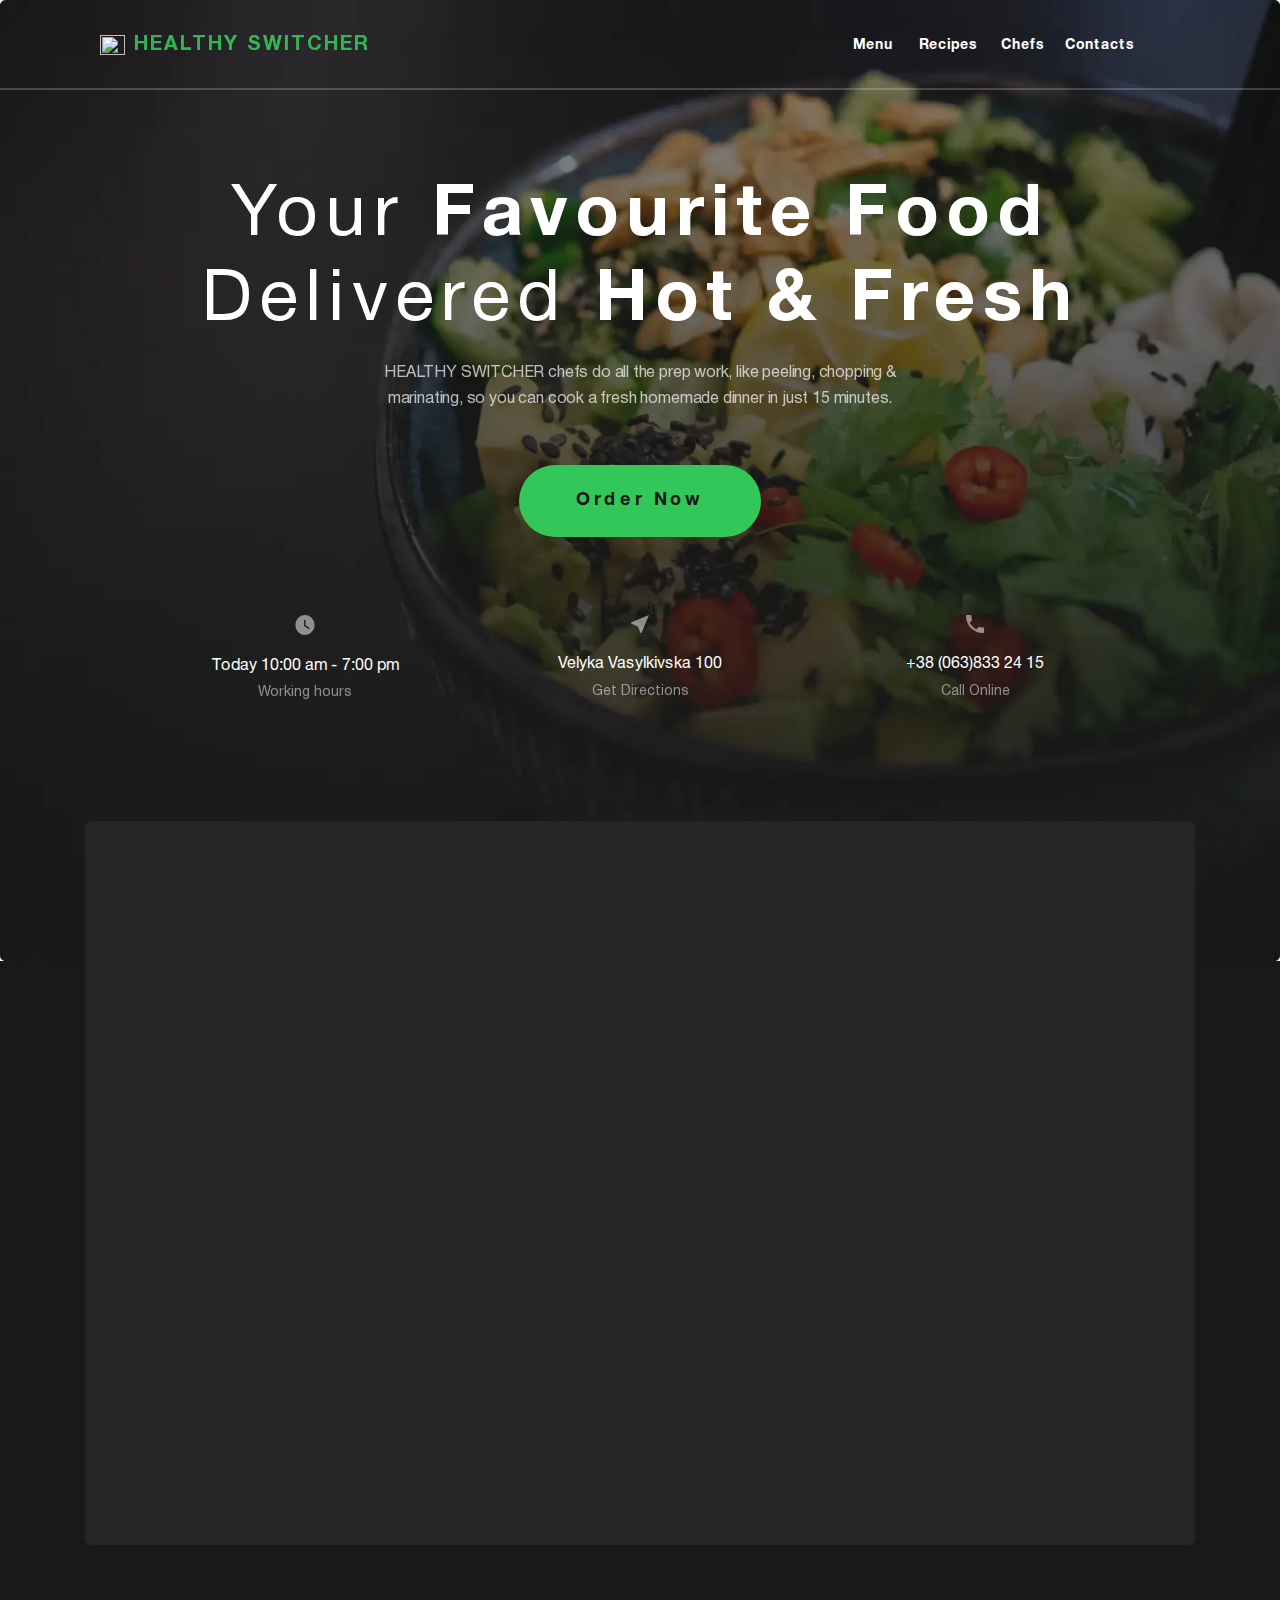
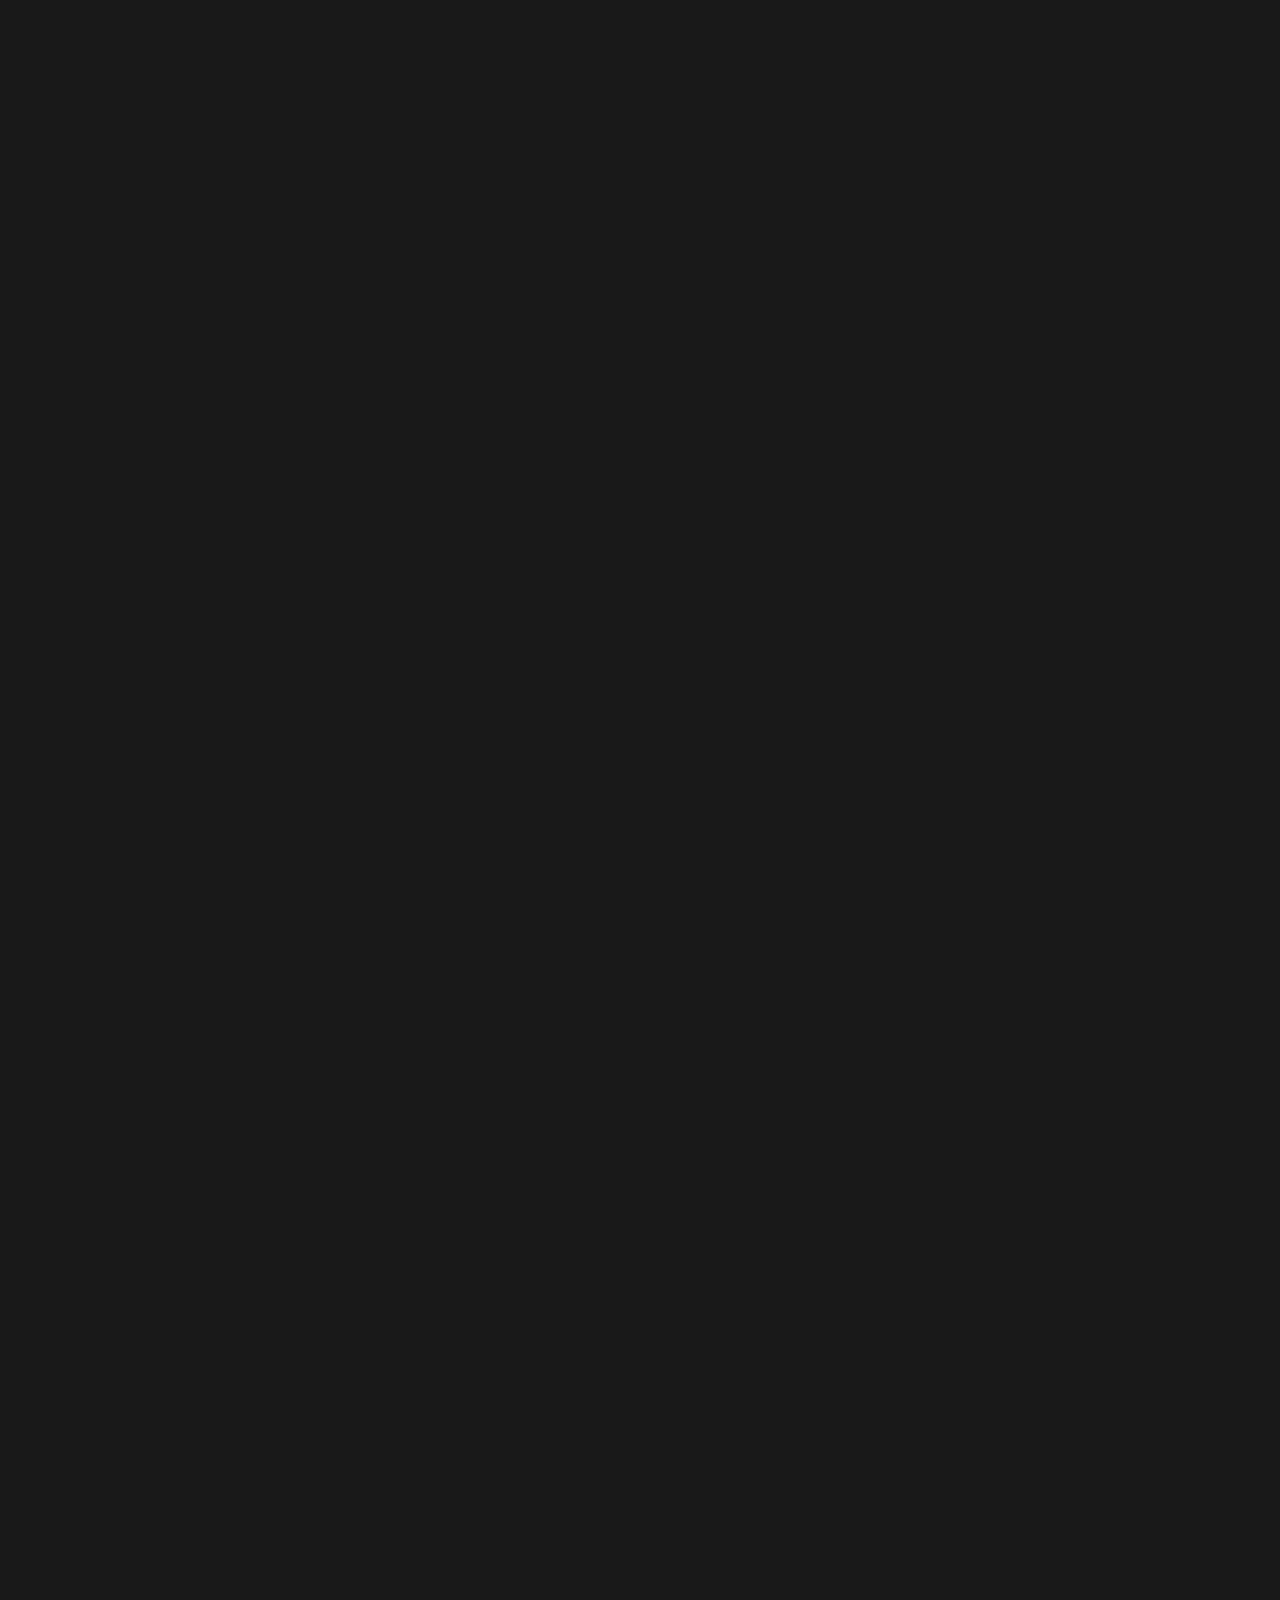
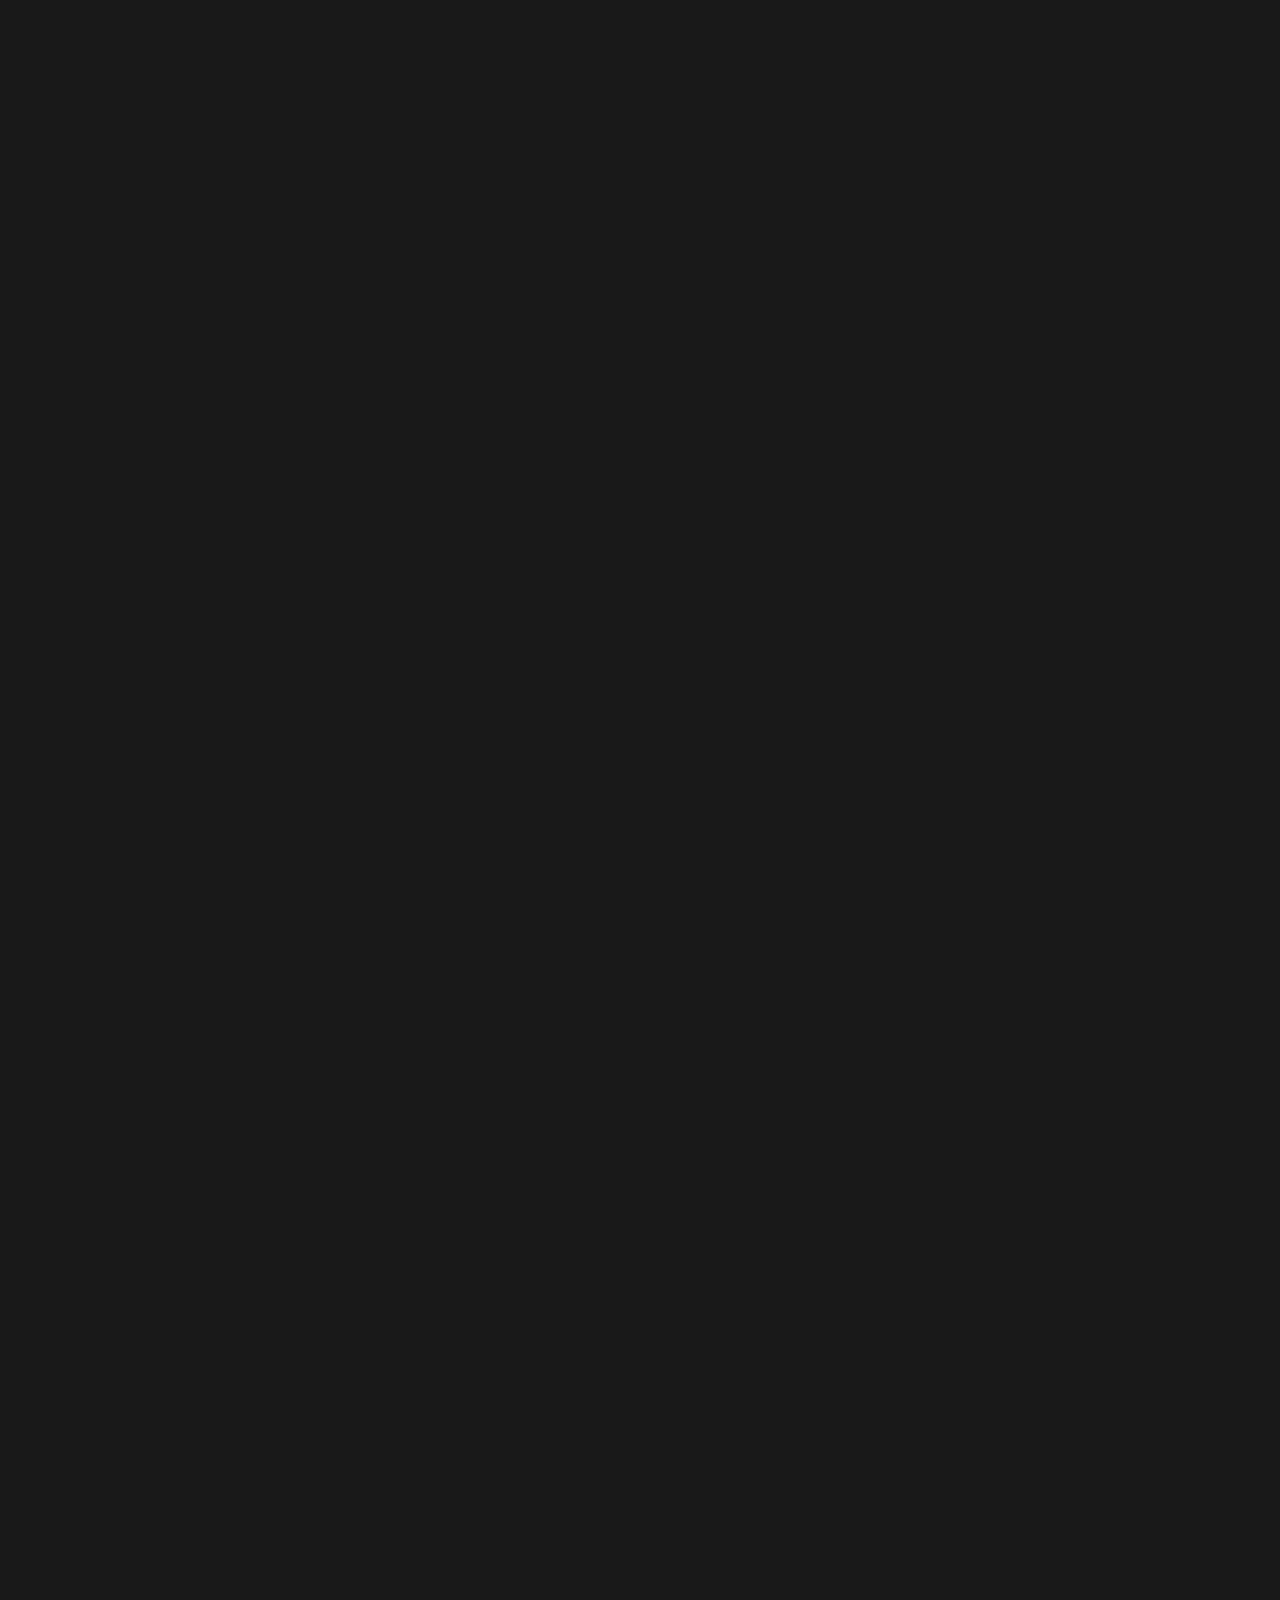
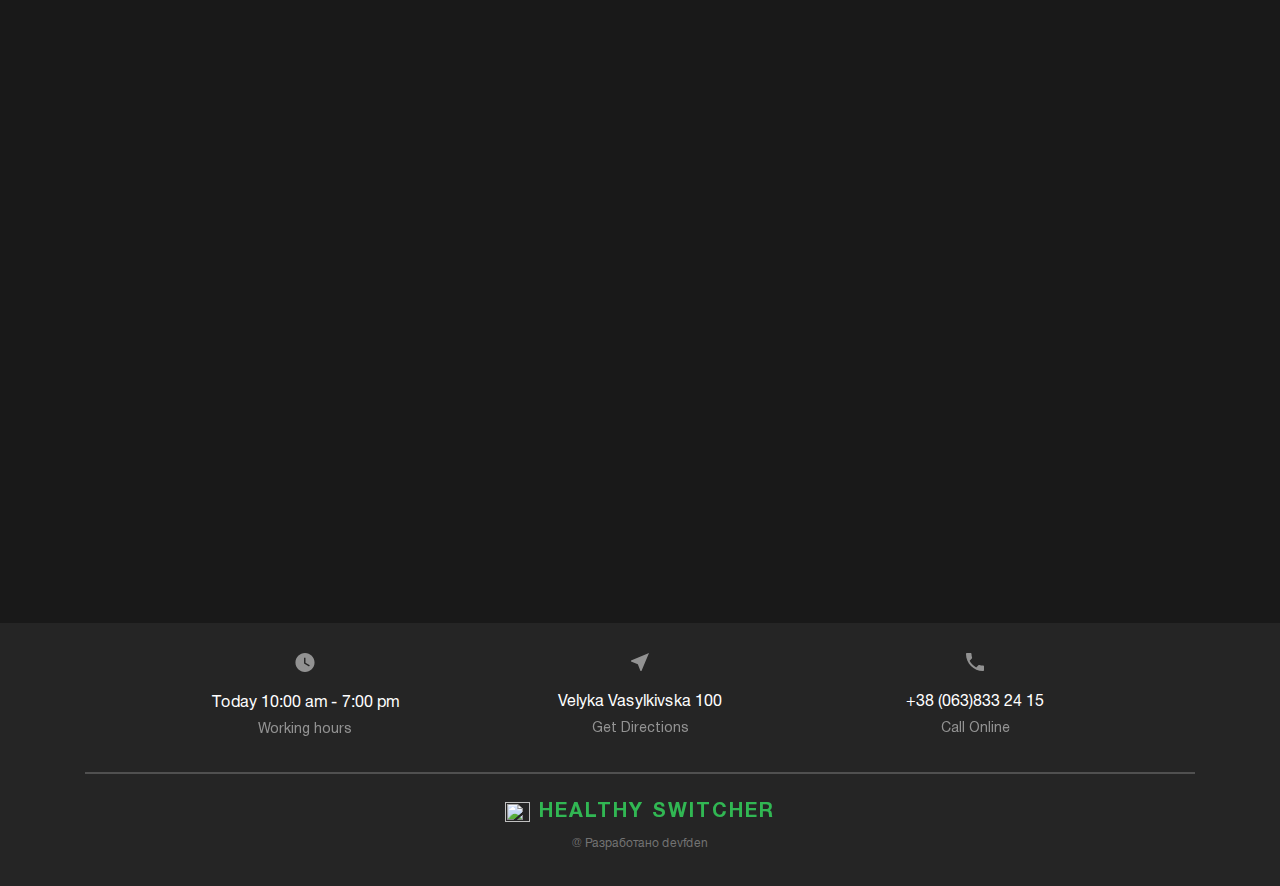
==== commit 7d19f4f5: "Улучшена адаптивность при большом размере шрифта в браузер по умолчанию en: Improved adaptability wi" ====
--- a/index.html
+++ b/index.html
@@ -1,902 +1,796 @@
 <!DOCTYPE html>
-<html lang="ru">
-  <head>
-    <title>Healthy Switcher by codeFDEN Главная</title>
-    <meta charset="UTF-8" />
-    <meta name="format-detection" content="telephone=no" />
-    <meta name="description" content="devfden` portfolio work" />
-    <meta name="keywords" content="HTML, CSS, JavaScript, Frontend, Фазалов, Денис, devfden, portfolio, work" />
-    <meta name="author" content="devfden Fazalov Denis" />
-    <!-- <style>body{opacity: 0;}</style> -->
-    <link rel="stylesheet" href="css/style.min.css?_v=20220710214434" />
-    <link rel="shortcut icon" href="favicon.ico" />
-    <!-- <meta name="robots" content="noindex, nofollow"> -->
-    <meta name="viewport" content="width=device-width, initial-scale=1.0" />
-  </head>
-
-  <body>
-    <div class="wrapper">
-      <header class="header">
-        <div class="header__container">
-          <div class="icon-menu">
-            <span></span>
-          </div>
-          <div class="header__row">
-            <div class="header__logo logo">
-              <a href="#" class="logo__link">
-                <div class="logo__icon">
-                  <img src="img/header/Logo.svg" alt="" class="logo__picture" />
-                </div>
-                <div class="logo__text">Healthy Switcher</div>
-              </a>
-            </div>
-            <nav class="header_menu menu">
-              <ul class="menu__elements">
-                <li class="menu__element">
-                  <a class="menu__link" href="#menu">Menu</a>
-                </li>
-                <li class="menu__element">
-                  <a class="menu__link" href="#chefs-recipes">Recipes</a>
-                </li>
-                <li class="menu__element">
-                  <a class="menu__link" href="#chefs">Chefs</a>
-                </li>
-                <li class="menu__element">
-                  <a class="menu__link" href="#contacts">Contacts</a>
-                </li>
-              </ul>
-            </nav>
-          </div>
-        </div>
-        <div class="header__bc"></div>
-      </header>
-
-      <main class="home-page">
-        <section class="main-screen" id="contacts">
-          <div class="main-screen__background">
-            <picture
-              ><source srcset="img/main/main-screen/salad-background.webp" type="image/webp" />
-              <img src="img/main/main-screen/salad-background.jpg" alt="bowl-of-salad" class="main-screen__picture-background"
-            /></picture>
-          </div>
-          <div class="main-screen__container">
-            <h1 class="main-screen__main-title main-title">
-              Your
-              <mark class="main-title__mark">favourite food </mark>delivered
-              <mark class="main-title__mark">hot & fresh</mark>
-            </h1>
-            <h2 class="main-screen__main-subtitle main-subtitle">HEALTHY SWITCHER chefs do all the prep work, like peeling, chopping & marinating, so you can cook a fresh homemade dinner in just 15 minutes.</h2>
-
-            <button type="submit" class="main-screen__main-button main-button">Order Now</button>
-
-            <div class="info-columns">
-              <div class="info-columns__column">
-                <div class="column-info">
-                  <div class="column-info__img">
-                    <img src="img/common/ic_watch_later.svg" alt="watch" class="column-info__picture" />
-                  </div>
-                  <div class="column-info__title">Today 10:00 am - 7:00 pm</div>
-                  <div class="column-info__subtitle">Working hours</div>
-                </div>
-              </div>
-              <div class="info-columns__column">
-                <div class="column-info">
-                  <div class="column-info__img">
-                    <img src="img/common/ic_near_me.svg" alt="location" class="column-info__picture" />
-                  </div>
-                  <div class="column-info__title">Velyka Vasylkivska 100</div>
-                  <div class="column-info__subtitle">Get Directions</div>
-                </div>
-              </div>
-              <div class="info-columns__column">
-                <div class="column-info">
-                  <div class="column-info__img">
-                    <img src="img/common/ic_call.svg" alt="phone" class="column-info__picture" />
-                  </div>
-                  <div class="column-info__title">+38 (063)833 24 15</div>
-                  <div class="column-info__subtitle">Call Online</div>
-                </div>
-              </div>
-            </div>
-          </div>
-        </section>
-        <section class="home-page__health-food-basics health-food-basics">
-          <div class="health-food-basics__container">
-            <div class="health-food-basics__wrapper">
-              <div class="health-food-basics__titles titles">
-                <h3 class="health-food-basics__title title">The Basics Of Healthy Food</h3>
-                <h4 class="health-food-basics__background-title background-title">ABOUT</h4>
-              </div>
-              <div class="health-food-basics__info">In aliqua ea ullamco ad est ex non deserunt nulla. Consectetur sint ea aliquip aliquip consectetur voluptate est. Eu minim dolore laboris enim mollit voluptate irure esse aliquip.</div>
-              <div class="health-food-basics__slider slider">
-                <button class="swiper-button-prev swiper-button">
-                  <span class="swiper-button__element"></span>
-                </button>
-                <div class="swiper">
-                  <div class="swiper-wrapper">
-                    <div class="swiper-slide">
-                      <div class="swiper__picture">
-                        <picture
-                          ><source srcset="img/main/health-food-basics/salmon.webp" type="image/webp" />
-                          <img src="img/main/health-food-basics/salmon.jpg" alt="tasty-food" class="swiper__img"
-                        /></picture>
-                      </div>
-                    </div>
-                    <div class="swiper-slide">
-                      <div class="swiper__picture">
-                        <picture
-                          ><source srcset="img/main/health-food-basics/egg-salad.webp" type="image/webp" />
-                          <img src="img/main/health-food-basics/egg-salad.jpg" alt="tasty-food" class="swiper__img"
-                        /></picture>
-                      </div>
-                    </div>
-                    <div class="swiper-slide">
-                      <div class="swiper__picture">
-                        <picture
-                          ><source srcset="img/main/health-food-basics/pizza.webp" type="image/webp" />
-                          <img src="img/main/health-food-basics/pizza.jpg" alt="tasty-food" class="swiper__img"
-                        /></picture>
-                      </div>
-                    </div>
-                    <div class="swiper-slide">
-                      <div class="swiper__picture">
-                        <picture
-                          ><source srcset="img/main/health-food-basics/ramen.webp" type="image/webp" />
-                          <img src="img/main/health-food-basics/ramen.jpg" alt="tasty-food" class="swiper__img"
-                        /></picture>
-                      </div>
-                    </div>
-                    <div class="swiper-slide">
-                      <div class="swiper__picture">
-                        <picture
-                          ><source srcset="img/main/health-food-basics/donuts.webp" type="image/webp" />
-                          <img src="img/main/health-food-basics/donuts.jpg" alt="tasty-food" class="swiper__img"
-                        /></picture>
-                      </div>
-                    </div>
-                    <div class="swiper-slide">
-                      <div class="swiper__picture">
-                        <picture
-                          ><source srcset="img/main/health-food-basics/desert-toast.webp" type="image/webp" />
-                          <img src="img/main/health-food-basics/desert-toast.jpg" alt="tasty-food" class="swiper__img"
-                        /></picture>
-                      </div>
-                    </div>
-                  </div>
-                </div>
-                <button class="swiper-button-next swiper-button">
-                  <span class="swiper-button__element"></span>
-                </button>
-              </div>
-            </div>
-          </div>
-        </section>
-        <section class="how-it-works home-page__how-it-works">
-          <div class="how-it-works__container">
-            <div class="how-it-works__titles titles">
-              <h3 class="titles__title title">how it works</h3>
-              <h4 class="titles__background-title background-title">WORK</h4>
-            </div>
-            <div class="how-it-works__columns">
-              <div class="how-it-works__column">
-                <article class="item-how-works">
-                  <h5 class="item-how-works__title">Pick meals</h5>
-                  <div class="item-how-works__text">Choose your meals from our diverse weekly menu. Find gluten or dairy free, low carb & veggie options.</div>
-                </article>
-              </div>
-              <div class="how-it-works__column">
-                <article class="item-how-works">
-                  <h5 class="item-how-works__title">Choose how often</h5>
-                  <div class="item-how-works__text">Our team of chefs do the prep work - no more chopping, measuring, or sink full of dishes!</div>
-                </article>
-              </div>
-              <div class="how-it-works__column">
-                <article class="item-how-works">
-                  <h5 class="item-how-works__title">fast deliveries</h5>
-                  <div class="item-how-works__text">Your freshly prepped 15-min dinner kits arrive on your doorstep in a refrigerated box.</div>
-                </article>
-              </div>
-              <div class="how-it-works__column">
-                <article class="item-how-works">
-                  <h5 class="item-how-works__title">tasty meals</h5>
-                  <div class="item-how-works__text">Gobble makes cooking fast, so you have more time to unwind and be with family.</div>
-                </article>
-              </div>
-            </div>
-          </div>
-        </section>
-        <section class="home-page__dishes dishes" id="menu">
-          <div class="dishes__container">
-            <div class="dishes__titles titles">
-              <h3 class="titles__title title">Dish Of The Day</h3>
-              <h4 class="titles__background-title background-title">DISHES</h4>
-            </div>
-            <div class="dishes__decor"></div>
-            <div class="dishes__meals meals">
-              <div class="meals__item">
-                <article class="item-meal">
-                  <a href="#" class="item-meal__link">
-                    <div class="item-meal__picture">
-                      <picture
-                        ><source srcset="img/main/dishes/dish_1.webp" type="image/webp" />
-                        <img src="img/main/dishes/dish_1.jpg" alt="tasty dish" class="item-meal__img"
-                      /></picture>
-                    </div>
-                    <div class="item-meal__next">
-                      <img src="img/main/dishes/go-to.svg" alt="go to icon" class="item-meal__img" />
-                    </div>
-                  </a>
-                  <div class="item-meal__content">
-                    <a href="#" class="item-meal__link-titles">
-                      <h5 class="item-meal__title">Featured Meal</h5>
-                      <h6 class="item-meal__subtitle subtitle">Served with french fries + drink</h6>
-                    </a>
-                    <div class="item-meal__info info">Choice of: Coke, Fanta, Sprite, Upgrade to large fries, Add whopper patty, Add Tender crisp patty and more...</div>
-                    <div class="item-meal__footer-row">
-                      <div class="item-meal__rating rating editable">
-                        <div class="rating__body">
-                          <div class="rating__items">
-                            <input type="radio" class="rating__item" value="1" name="rating" />
-                            <input type="radio" class="rating__item" value="2" name="rating" />
-                            <input type="radio" class="rating__item" value="3" name="rating" />
-                            <input type="radio" class="rating__item" value="4" name="rating" />
-                            <input type="radio" class="rating__item" value="5" name="rating" />
-                          </div>
-                          <div class="rating__active">
-                            <div class="rating__items_active">
-                              <input class="rating__item_active" value="1" />
-                              <input class="rating__item_active" value="2" />
-                              <input class="rating__item_active" value="3" />
-                              <input class="rating__item_active" value="4" />
-                              <input class="rating__item_active" value="5" />
-                            </div>
-                          </div>
-                        </div>
-                        <div class="rating__value">4.5</div>
-                      </div>
-                      <button class="order-button item-meal__order-button">ORDER</button>
-                    </div>
-                  </div>
-                </article>
-              </div>
-              <div class="meals__item">
-                <article class="item-meal">
-                  <a href="#" class="item-meal__link">
-                    <div class="item-meal__picture">
-                      <picture
-                        ><source srcset="img/main/dishes/dish_2.webp" type="image/webp" />
-                        <img src="img/main/dishes/dish_2.jpg" alt="tasty dish" class="item-meal__img"
-                      /></picture>
-                    </div>
-                    <div class="item-meal__next">
-                      <img src="img/main/dishes/go-to.svg" alt="go to icon" class="item-meal__img" />
-                    </div>
-                  </a>
-                  <div class="item-meal__content">
-                    <a href="#" class="item-meal__link-titles">
-                      <h5 class="item-meal__title">Featured Meal</h5>
-                      <h6 class="item-meal__subtitle subtitle">Served with french fries + drink</h6>
-                    </a>
-                    <div class="item-meal__info info">Choice of: Coke, Fanta, Sprite, Upgrade to large fries, Add whopper patty, Add Tender crisp patty and more...</div>
-                    <div class="item-meal__footer-row">
-                      <div class="item-meal__rating rating editable">
-                        <div class="rating__body">
-                          <div class="rating__items">
-                            <input type="radio" class="rating__item" value="1" name="rating" />
-                            <input type="radio" class="rating__item" value="2" name="rating" />
-                            <input type="radio" class="rating__item" value="3" name="rating" />
-                            <input type="radio" class="rating__item" value="4" name="rating" />
-                            <input type="radio" class="rating__item" value="5" name="rating" />
-                          </div>
-                          <div class="rating__active">
-                            <div class="rating__items_active">
-                              <input class="rating__item_active" value="1" />
-                              <input class="rating__item_active" value="2" />
-                              <input class="rating__item_active" value="3" />
-                              <input class="rating__item_active" value="4" />
-                              <input class="rating__item_active" value="5" />
-                            </div>
-                          </div>
-                        </div>
-                        <div class="rating__value">4.8</div>
-                      </div>
-                      <button class="order-button item-meal__order-button">ORDER</button>
-                    </div>
-                  </div>
-                </article>
-              </div>
-              <div class="meals__item">
-                <article class="item-meal">
-                  <a href="#" class="item-meal__link">
-                    <div class="item-meal__picture">
-                      <picture
-                        ><source srcset="img/main/dishes/dish_3.webp" type="image/webp" />
-                        <img src="img/main/dishes/dish_3.jpg" alt="tasty dish" class="item-meal__img"
-                      /></picture>
-                    </div>
-                    <div class="item-meal__next">
-                      <img src="img/main/dishes/go-to.svg" alt="go to icon" class="item-meal__img" />
-                    </div>
-                  </a>
-                  <div class="item-meal__content">
-                    <a href="#" class="item-meal__link-titles">
-                      <h5 class="item-meal__title">Featured Meal</h5>
-                      <h6 class="item-meal__subtitle subtitle">Served with french fries + drink</h6>
-                    </a>
-                    <div class="item-meal__info info">Choice of: Coke, Fanta, Sprite, Upgrade to large fries, Add whopper patty, Add Tender crisp patty and more...</div>
-                    <div class="item-meal__footer-row">
-                      <div class="item-meal__rating rating editable">
-                        <div class="rating__body">
-                          <div class="rating__items">
-                            <input type="radio" class="rating__item" value="1" name="rating" />
-                            <input type="radio" class="rating__item" value="2" name="rating" />
-                            <input type="radio" class="rating__item" value="3" name="rating" />
-                            <input type="radio" class="rating__item" value="4" name="rating" />
-                            <input type="radio" class="rating__item" value="5" name="rating" />
-                          </div>
-                          <div class="rating__active">
-                            <div class="rating__items_active">
-                              <input class="rating__item_active" value="1" />
-                              <input class="rating__item_active" value="2" />
-                              <input class="rating__item_active" value="3" />
-                              <input class="rating__item_active" value="4" />
-                              <input class="rating__item_active" value="5" />
-                            </div>
-                          </div>
-                        </div>
-                        <div class="rating__value">4.7</div>
-                      </div>
-                      <button class="order-button item-meal__order-button">ORDER</button>
-                    </div>
-                  </div>
-                </article>
-              </div>
-              <div class="meals__item">
-                <article class="item-meal">
-                  <a href="#" class="item-meal__link">
-                    <div class="item-meal__picture">
-                      <picture
-                        ><source srcset="img/main/dishes/dish_4.webp" type="image/webp" />
-                        <img src="img/main/dishes/dish_4.jpg" alt="tasty dish" class="item-meal__img"
-                      /></picture>
-                    </div>
-                    <div class="item-meal__next">
-                      <img src="img/main/dishes/go-to.svg" alt="go to icon" class="item-meal__img" />
-                    </div>
-                  </a>
-                  <div class="item-meal__content">
-                    <a href="#" class="item-meal__link-titles">
-                      <h5 class="item-meal__title">Featured Meal</h5>
-                      <h6 class="item-meal__subtitle subtitle">Served with french fries + drink</h6>
-                    </a>
-                    <div class="item-meal__info info">Choice of: Coke, Fanta, Sprite, Upgrade to large fries, Add whopper patty, Add Tender crisp patty and more...</div>
-                    <div class="item-meal__footer-row">
-                      <div class="item-meal__rating rating editable">
-                        <div class="rating__body">
-                          <div class="rating__items">
-                            <input type="radio" class="rating__item" value="1" name="rating" />
-                            <input type="radio" class="rating__item" value="2" name="rating" />
-                            <input type="radio" class="rating__item" value="3" name="rating" />
-                            <input type="radio" class="rating__item" value="4" name="rating" />
-                            <input type="radio" class="rating__item" value="5" name="rating" />
-                          </div>
-                          <div class="rating__active">
-                            <div class="rating__items_active">
-                              <input class="rating__item_active" value="1" />
-                              <input class="rating__item_active" value="2" />
-                              <input class="rating__item_active" value="3" />
-                              <input class="rating__item_active" value="4" />
-                              <input class="rating__item_active" value="5" />
-                            </div>
-                          </div>
-                        </div>
-                        <div class="rating__value">4.8</div>
-                      </div>
-                      <button class="order-button item-meal__order-button">ORDER</button>
-                    </div>
-                  </div>
-                </article>
-              </div>
-              <div class="meals__item">
-                <article class="item-meal">
-                  <a href="#" class="item-meal__link">
-                    <div class="item-meal__picture">
-                      <picture
-                        ><source srcset="img/main/dishes/dish_5.webp" type="image/webp" />
-                        <img src="img/main/dishes/dish_5.jpg" alt="tasty dish" class="item-meal__img"
-                      /></picture>
-                    </div>
-                    <div class="item-meal__next">
-                      <img src="img/main/dishes/go-to.svg" alt="go to icon" class="item-meal__img" />
-                    </div>
-                  </a>
-                  <div class="item-meal__content">
-                    <a href="#" class="item-meal__link-titles">
-                      <h5 class="item-meal__title">Featured Meal</h5>
-                      <h6 class="item-meal__subtitle subtitle">Served with french fries + drink</h6>
-                    </a>
-                    <div class="item-meal__info info">Choice of: Coke, Fanta, Sprite, Upgrade to large fries, Add whopper patty, Add Tender crisp patty and more...</div>
-                    <div class="item-meal__footer-row">
-                      <div class="item-meal__rating rating editable">
-                        <div class="rating__body">
-                          <div class="rating__items">
-                            <input type="radio" class="rating__item" value="1" name="rating" />
-                            <input type="radio" class="rating__item" value="2" name="rating" />
-                            <input type="radio" class="rating__item" value="3" name="rating" />
-                            <input type="radio" class="rating__item" value="4" name="rating" />
-                            <input type="radio" class="rating__item" value="5" name="rating" />
-                          </div>
-                          <div class="rating__active">
-                            <div class="rating__items_active">
-                              <input class="rating__item_active" value="1" name="rating" />
-                              <input class="rating__item_active" value="2" name="rating" />
-                              <input class="rating__item_active" value="3" name="rating" />
-                              <input class="rating__item_active" value="4" name="rating" />
-                              <input class="rating__item_active" value="5" name="rating" />
-                            </div>
-                          </div>
-                        </div>
-                        <div class="rating__value">5</div>
-                      </div>
-                      <button class="order-button item-meal__order-button">ORDER</button>
-                    </div>
-                  </div>
-                </article>
-              </div>
-              <div class="meals__item">
-                <article class="item-meal">
-                  <a href="#" class="item-meal__link">
-                    <div class="item-meal__picture">
-                      <picture
-                        ><source srcset="img/main/dishes/dish_6.webp" type="image/webp" />
-                        <img src="img/main/dishes/dish_6.jpg" alt="tasty dish" class="item-meal__img"
-                      /></picture>
-                    </div>
-                    <div class="item-meal__next">
-                      <img src="img/main/dishes/go-to.svg" alt="go to icon" class="item-meal__img" />
-                    </div>
-                  </a>
-                  <div class="item-meal__content">
-                    <a href="#" class="item-meal__link-titles">
-                      <h5 class="item-meal__title">Featured Meal</h5>
-                      <h6 class="item-meal__subtitle subtitle">Served with french fries + drink</h6>
-                    </a>
-                    <div class="item-meal__info info">Choice of: Coke, Fanta, Sprite, Upgrade to large fries, Add whopper patty, Add Tender crisp patty and more...</div>
-                    <div class="item-meal__footer-row">
-                      <div class="item-meal__rating rating editable">
-                        <div class="rating__body">
-                          <div class="rating__items">
-                            <input type="radio" class="rating__item" value="1" name="rating" />
-                            <input type="radio" class="rating__item" value="2" name="rating" />
-                            <input type="radio" class="rating__item" value="3" name="rating" />
-                            <input type="radio" class="rating__item" value="4" name="rating" />
-                            <input type="radio" class="rating__item" value="5" name="rating" />
-                          </div>
-                          <div class="rating__active">
-                            <div class="rating__items_active">
-                              <input class="rating__item_active" value="1" />
-                              <input class="rating__item_active" value="2" />
-                              <input class="rating__item_active" value="3" />
-                              <input class="rating__item_active" value="4" />
-                              <input class="rating__item_active" value="5" />
-                            </div>
-                          </div>
-                        </div>
-                        <div class="rating__value">4.5</div>
-                      </div>
-                      <button class="order-button item-meal__order-button">ORDER</button>
-                    </div>
-                  </div>
-                </article>
-              </div>
-            </div>
-          </div>
-        </section>
-        <section class="home-page__chefs-recipes chefs-recipes" id="chefs-recipes">
-          <div class="chefs-recipes__container">
-            <div class="chefs-recipes__titles titles">
-              <h3 class="titles__title title">Recipes From Our Chefs</h3>
-              <h4 class="titles__background-title background-title">RECIPES</h4>
-            </div>
-            <div class="chefs-recipes__columns">
-              <div class="chefs-recipes__column">
-                <article class="meal-chefs-recipes">
-                  <a href="#" class="meal-chefs-recipes__link">
-                    <div class="meal-chefs-recipes__wrapper">
-                      <div class="meal-chefs-recipes__bg">
-                        <picture
-                          ><source srcset="img/main/chefs-recipes/grill.webp" type="image/webp" />
-                          <img src="img/main/chefs-recipes/grill.jpg" alt="grill" class="meal-chefs-recipes__picture"
-                        /></picture>
-                      </div>
-                      <div class="meal-chefs-recipes__next">
-                        <img src="img/main/chefs-recipes/next.svg" alt="go to icon" class="meal-chefs-recipes__picture" />
-                      </div>
-
-                      <div class="meal-chefs-recipes__content">
-                        <h5 class="meal-chefs-recipes__mealtime">Breakfast</h5>
-                        <div class="meal-chefs-recipes__date">05 Jul 2016</div>
-                        <h6 class="meal-chefs-recipes__info">Lorem ipsum dolor sit amet, consectetur adipiscing elit</h6>
-                        <div class="meal-chefs-recipes__chef">Jason Keller</div>
-                        <div class="meal-chefs-recipes__seen-question seen-question">
-                          <div class="seen-question__element">
-                            <div class="seen-question__img">
-                              <img src="img/main/chefs-recipes/ic_remove_red_eye.svg" alt="views" class="seen-question__picture" />
-                            </div>
-                            <div class="seen-question__text">275</div>
-                          </div>
-                          <div class="seen-question__element">
-                            <div class="seen-question__img">
-                              <img src="img/main/chefs-recipes/ic_question_answer.svg" alt="questioned" class="seen-question__picture" />
-                            </div>
-                            <div class="seen-question__text">275</div>
-                          </div>
-                        </div>
-                      </div>
-                    </div>
-                  </a>
-                </article>
-              </div>
-              <div class="chefs-recipes__column">
-                <article class="meal-chefs-recipes meal-chefs-recipes_small meal-chefs-recipes_gray">
-                  <a href="#" class="meal-chefs-recipes__link">
-                    <div class="meal-chefs-recipes__wrapper">
-                      <div class="meal-chefs-recipes__bg"></div>
-                      <div class="meal-chefs-recipes__content">
-                        <h5 class="meal-chefs-recipes__info">Lorem ipsum dolor sit amet, consectetur adipiscing elit, sed do eiusmod tempor incididunt ut</h5>
-                        <div class="meal-chefs-recipes__row">
-                          <div class="meal-chefs-recipes__mealtime-date">
-                            <h5 class="meal-chefs-recipes__mealtime">Lunch</h5>
-                            <div class="meal-chefs-recipes__date">05 Jul 2016</div>
-                          </div>
-                          <div class="meal-chefs-recipes__seen-question seen-question">
-                            <div class="seen-question__element">
-                              <div class="seen-question__img">
-                                <img src="img/main/chefs-recipes/ic_remove_red_eye.svg" alt="views" class="seen-question__picture" />
-                              </div>
-                              <div class="seen-question__text">275</div>
-                            </div>
-                            <div class="seen-question__element">
-                              <div class="seen-question__img">
-                                <img src="img/main/chefs-recipes/ic_question_answer.svg" alt="questioned" class="seen-question__picture" />
-                              </div>
-                              <div class="seen-question__text">275</div>
-                            </div>
-                          </div>
-                        </div>
-                      </div>
-                    </div>
-                  </a>
-                </article>
-                <article class="meal-chefs-recipes meal-chefs-recipes_small">
-                  <a href="#" class="meal-chefs-recipes__link">
-                    <div class="meal-chefs-recipes__wrapper">
-                      <div class="meal-chefs-recipes__bg">
-                        <picture
-                          ><source srcset="img/main/chefs-recipes/salat-with-pita.webp" type="image/webp" />
-                          <img class="meal-chefs-recipes__picture" src="img/main/chefs-recipes/salat-with-pita.jpg" alt="salad with pita"
-                        /></picture>
-                      </div>
-
-                      <div class="meal-chefs-recipes__content">
-                        <h5 class="meal-chefs-recipes__info">Lorem ipsum dolor sit amet, consectetur adipiscing elit, sed do eiusmod tempor incididunt ut labore et dolore magna aliqua</h5>
-                        <div class="meal-chefs-recipes__row">
-                          <div class="meal-chefs-recipes__mealtime-date">
-                            <h5 class="meal-chefs-recipes__mealtime">dinner</h5>
-                            <div class="meal-chefs-recipes__date">05 Jul 2016</div>
-                          </div>
-                          <div class="meal-chefs-recipes__seen-question seen-question">
-                            <div class="seen-question__element">
-                              <div class="seen-question__img">
-                                <img src="img/main/chefs-recipes/ic_remove_red_eye.svg" alt="views" class="seen-question__picture" />
-                              </div>
-                              <div class="seen-question__text">275</div>
-                            </div>
-                            <div class="seen-question__element">
-                              <div class="seen-question__img">
-                                <img src="img/main/chefs-recipes/ic_question_answer.svg" alt="questioned" class="seen-question__picture" />
-                              </div>
-                              <div class="seen-question__text">275</div>
-                            </div>
-                          </div>
-                        </div>
-                      </div>
-                    </div>
-                  </a>
-                </article>
-                <article class="meal-chefs-recipes meal-chefs-recipes_small meal-chefs-recipes_green">
-                  <a href="#" class="meal-chefs-recipes__link">
-                    <div class="meal-chefs-recipes__wrapper">
-                      <div class="meal-chefs-recipes__bg"></div>
-                      <div class="meal-chefs-recipes__content">
-                        <h5 class="meal-chefs-recipes__info">Lorem ipsum dolor sit amet, consectetur adipiscing elit, sed do eiusmod tempor incididunt</h5>
-                        <div class="meal-chefs-recipes__row">
-                          <div class="meal-chefs-recipes__mealtime-date">
-                            <h5 class="meal-chefs-recipes__mealtime mealtime_black">SWEETS</h5>
-                            <div class="meal-chefs-recipes__date">05 Jul 2016</div>
-                          </div>
-                          <div class="meal-chefs-recipes__seen-question seen-question">
-                            <div class="seen-question__element">
-                              <div class="seen-question__img">
-                                <img src="img/main/chefs-recipes/ic_remove_red_eye_bc.svg" alt="views" class="seen-question__picture" />
-                              </div>
-                              <div class="seen-question__text">275</div>
-                            </div>
-                            <div class="seen-question__element">
-                              <div class="seen-question__img">
-                                <img src="img/main/chefs-recipes/ic_question_answer_black.svg" alt="questiones" class="seen-question__picture" />
-                              </div>
-                              <div class="seen-question__text">12</div>
-                            </div>
-                          </div>
-                        </div>
-                      </div>
-                    </div>
-                  </a>
-                </article>
-              </div>
-            </div>
-          </div>
-        </section>
-        <section class="home-page__chefs chefs" id="chefs">
-          <div class="chefs__container">
-            <div class="chefs__titles titles">
-              <h3 class="titles__title title">This month's chefs</h3>
-              <h4 class="titles__background-title background-title">CHEFS</h4>
-            </div>
-            <div class="chefs__columns">
-              <div class="chefs__column">
-                <article class="chef-card">
-                  <div class="chef-info chef-card__chef-info">
-                    <div class="chef-info__photo">
-                      <picture
-                        ><source srcset="img/main/chefs/gregory/gregory-flores.webp" type="image/webp" />
-                        <img class="chef-info__img" src="img/main/chefs/gregory/gregory-flores.jpg" alt="chef"
-                      /></picture>
-                    </div>
-                    <div class="chef-info__content">
-                      <h5 class="chef-info__chef-name">Gregory Flores</h5>
-                      <div class="chef-info__chef-description">Chef of the cold</div>
-                    </div>
-                  </div>
-
-                  <div class="chef-card__content">
-                    <div class="chef-card__picture chef-card__picture_big">
-                      <picture
-                        ><source srcset="img/main/chefs/gregory/big-img-burger.webp" type="image/webp" />
-                        <img class="chef-card__img" src="img/main/chefs/gregory/big-img-burger.jpg" alt="burger"
-                      /></picture>
-                    </div>
-                    <div class="chef-card__picture">
-                      <picture
-                        ><source srcset="img/main/chefs/gregory/lemonade.webp" type="image/webp" />
-                        <img class="chef-card__img" src="img/main/chefs/gregory/lemonade.jpg" alt="lemonade"
-                      /></picture>
-                    </div>
-                    <div class="chef-card__picture">
-                      <picture
-                        ><source srcset="img/main/chefs/gregory/cheesecake.webp" type="image/webp" />
-                        <img class="chef-card__img" src="img/main/chefs/gregory/cheesecake.jpg" alt="cheesecakes"
-                      /></picture>
-                    </div>
-                  </div>
-                </article>
-              </div>
-              <div class="chefs__column">
-                <article class="chef-card">
-                  <div class="chef-info chef-card__chef-info">
-                    <div class="chef-info__photo">
-                      <picture
-                        ><source srcset="img/main/chefs/annette/annette-cooper.webp" type="image/webp" />
-                        <img class="chef-info__img" src="img/main/chefs/annette/annette-cooper.jpg" alt="chef"
-                      /></picture>
-                    </div>
-                    <div class="chef-info__content">
-                      <h5 class="chef-info__chef-name">Annette Cooper</h5>
-                      <div class="chef-info__chef-description">Chef of the hot</div>
-                    </div>
-                  </div>
-                  <div class="chef-card__content">
-                    <div class="chef-card__picture chef-card__picture_big">
-                      <picture
-                        ><source srcset="img/main/chefs/annette/big-img-toast.webp" type="image/webp" />
-                        <img class="chef-card__img" src="img/main/chefs/annette/big-img-toast.jpg" alt="toast"
-                      /></picture>
-                    </div>
-
-                    <div class="chef-card__picture">
-                      <picture
-                        ><source srcset="img/main/chefs/annette/pita.webp" type="image/webp" />
-                        <img class="chef-card__img" src="img/main/chefs/annette/pita.jpg" alt="pita"
-                      /></picture>
-                    </div>
-                    <div class="chef-card__picture">
-                      <picture
-                        ><source srcset="img/main/chefs/annette/salad.webp" type="image/webp" />
-                        <img class="chef-card__img" src="img/main/chefs/annette/salad.jpg" alt="salad"
-                      /></picture>
-                    </div>
-                  </div>
-                </article>
-              </div>
-              <div class="chefs__column">
-                <article class="chef-card">
-                  <div class="chef-info chef-card__chef-info">
-                    <div class="chef-info__photo">
-                      <picture
-                        ><source srcset="img/main/chefs/greg/greg-fox.webp" type="image/webp" />
-                        <img class="chef-info__img" src="img/main/chefs/greg/greg-fox.jpg" alt="chef"
-                      /></picture>
-                    </div>
-                    <div class="chef-info__content">
-                      <h5 class="chef-info__chef-name">Greg Fox</h5>
-                      <div class="chef-info__chef-description">Сhef macro kitchen</div>
-                    </div>
-                  </div>
-                  <div class="chef-card__content">
-                    <div class="chef-card__picture chef-card__picture_big">
-                      <picture
-                        ><source srcset="img/main/chefs/greg/big-img-oats.webp" type="image/webp" />
-                        <img class="chef-card__img" src="img/main/chefs/greg/big-img-oats.jpg" alt="oats"
-                      /></picture>
-                    </div>
-                    <div class="chef-card__picture">
-                      <picture
-                        ><source srcset="img/main/chefs/greg/vegetables.webp" type="image/webp" />
-                        <img class="chef-card__img" src="img/main/chefs/greg/vegetables.jpg" alt="vegetables"
-                      /></picture>
-                    </div>
-                    <div class="chef-card__picture">
-                      <picture
-                        ><source srcset="img/main/chefs/greg/fruits.webp" type="image/webp" />
-                        <img class="chef-card__img" src="img/main/chefs/greg/fruits.jpg" alt="fruits"
-                      /></picture>
-                    </div>
-                  </div>
-                </article>
-              </div>
-            </div>
-          </div>
-        </section>
-        <section class="home-page__follow-us follow-us">
-          <div class="follow-us__container">
-            <div class="follow-us__titles titles">
-              <h3 class="titles__title title">This month's chefs</h3>
-              <h4 class="titles__background-title background-title">CHEFS</h4>
-            </div>
-            <div class="follow-us__columns">
-              <div class="follow-us__column">
-                <article class="card-follow-us">
-                  <div class="social-net-card card-follow-us__social-net-card">
-                    <a href="#" class="social-net-card__app">
-                      <div class="social-net-card__ico">
-                        <img src="img/main/follow-us/ic_twitter.svg" alt="twitter" class="card-follow-us__img" />
-                      </div>
-                      <h5 class="social-net-card__name">twitter</h5>
-                    </a>
-                    <a href="#" class="button social-net-card__button">Follow us</a>
-                  </div>
-                  <div class="card-follow-us__content">
-                    <div class="card-follow-us__date">24 Jun at 16:20 pm</div>
-                    <div class="card-follow-us__info">Lorem ipsum dolor sit amet, consectetur adipiscing elit, sed do eiusmod tempor incididunt ut Lorem ipsum dolor sit amet, consectetur adipiscing</div>
-                    <a href="#">
-                      <div class="card-follow-us__author">@DennisFerguson</div>
-                    </a>
-                  </div>
-                </article>
-              </div>
-              <div class="follow-us__column">
-                <article class="card-follow-us">
-                  <div class="social-net-card card-follow-us__social-net-card">
-                    <a href="#" class="social-net-card__app">
-                      <div class="social-net-card__ico">
-                        <img src="img/main/follow-us/ic_instagram.svg" alt="twitter" class="card-follow-us__img" />
-                      </div>
-                      <h5 class="social-net-card__name">Instagram</h5>
-                    </a>
-                    <a href="#" class="button social-net-card__button">Follow us</a>
-                  </div>
-                  <div class="card-follow-us__pictures">
-                    <a href="#" class="card-follow-us__picture"
-                      ><picture
-                        ><source srcset="img/main/follow-us/pilaf.webp" type="image/webp" />
-                        <img class="card-follow-us__img" src="img/main/follow-us/pilaf.jpg" alt="pilaf" /></picture
-                    ></a>
-                    <a href="#" class="card-follow-us__picture"
-                      ><picture
-                        ><source srcset="img/main/follow-us/beetroot-puree.webp" type="image/webp" />
-                        <img class="card-follow-us__img" src="img/main/follow-us/beetroot-puree.jpg" alt="beetroot-puree" /></picture
-                    ></a>
-                    <a href="#" class="card-follow-us__picture"
-                      ><picture
-                        ><source srcset="img/main/follow-us/roasted-pepper.webp" type="image/webp" />
-                        <img class="card-follow-us__img" src="img/main/follow-us/roasted-pepper.jpg" alt="roasted-pepper" /></picture
-                    ></a>
-                    <a href="#" class="card-follow-us__picture"
-                      ><picture
-                        ><source srcset="img/main/follow-us/stew.webp" type="image/webp" />
-                        <img class="card-follow-us__img" src="img/main/follow-us/stew.jpg" alt="stew" /></picture
-                    ></a>
-                    <a href="#" class="card-follow-us__picture"
-                      ><picture
-                        ><source srcset="img/main/follow-us/salad.webp" type="image/webp" />
-                        <img class="card-follow-us__img" src="img/main/follow-us/salad.jpg" alt="salad" /></picture
-                    ></a>
-                    <a href="#" class="card-follow-us__picture"
-                      ><picture
-                        ><source srcset="img/main/follow-us/placehholder.webp" type="image/webp" />
-                        <img class="card-follow-us__img" src="img/main/follow-us/placehholder.jpg" alt="dish" /></picture
-                    ></a>
-                  </div>
-                </article>
-              </div>
-              <div class="follow-us__column">
-                <article class="card-follow-us">
-                  <div class="social-net-card card-follow-us__social-net-card">
-                    <a href="#" class="social-net-card__app">
-                      <div class="social-net-card__ico">
-                        <img src="img/main/follow-us/ic_facebook.svg" alt="twitter" class="card-follow-us__img" />
-                      </div>
-                      <h5 class="social-net-card__name">Facebook</h5>
-                    </a>
-                    <a href="#" class="button social-net-card__button">Follow us</a>
-                  </div>
-                  <div class="card-follow-us__content">
-                    <div class="card-follow-us__date">24 Jun at 16:20 pm</div>
-                    <div class="card-follow-us__info">Lorem ipsum dolor sit amet, consectetur adipiscing elit, sed do eiusmod tempor incididunt ut Lorem tempor incididunt ut Lorem tempor incididunt ut Lorem ipsum dolor sit amet, consectetur adipiscing</div>
-                  </div>
-                </article>
-              </div>
-            </div>
-          </div>
-        </section>
-      </main>
-      <footer class="footer">
-        <div class="footer__container">
-          <div class="footer__info-columns info-columns">
-            <div class="info-columns__column">
-              <div class="column-info">
-                <div class="column-info__img">
-                  <img src="img/common/ic_watch_later.svg" alt="watch" class="column-info__picture" />
-                </div>
-                <div class="column-info__title">Today 10:00 am - 7:00 pm</div>
-                <div class="column-info__subtitle">Working hours</div>
-              </div>
-            </div>
-            <div class="info-columns__column">
-              <div class="column-info">
-                <div class="column-info__img">
-                  <img src="img/common/ic_near_me.svg" alt="location" class="column-info__picture" />
-                </div>
-                <div class="column-info__title">Velyka Vasylkivska 100</div>
-                <div class="column-info__subtitle">Get Directions</div>
-              </div>
-            </div>
-            <div class="info-columns__column">
-              <div class="column-info">
-                <div class="column-info__img">
-                  <img src="img/common/ic_call.svg" alt="phone" class="column-info__picture" />
-                </div>
-                <div class="column-info__title">+38 (063)833 24 15</div>
-                <div class="column-info__subtitle">Call Online</div>
-              </div>
-            </div>
-          </div>
-          <div class="footer__row">
-            <div class="footer__logo logo">
-              <a href="#" class="logo__link">
-                <div class="logo__icon">
-                  <img src="img/header/Logo.svg" alt="" class="logo__picture" />
-                </div>
-                <div class="logo__text">Healthy Switcher</div>
-              </a>
-            </div>
-            <div class="footer__rights">@ Разработано <a href="#">devfden</a></div>
-          </div>
-        </div>
-      </footer>
-    </div>
-    <script src="js/libs/swiper-bundle.min.js"></script>
-    <script src="js/app.min.js?_v=20220710214434"></script>
-  </body>
-</html>
+<html lang="en">
+
+<head>
+	<title>Healthy Switcher by fazdendev</title>
+	<meta charset="UTF-8" />
+	<meta name="format-detection" content="telephone=no" />
+	<meta name="description" content="Healthy Switcher portfolio work by fazdendev" />
+	<meta name="keywords" content="HTML, CSS, Java Script, Frontend, Фазалов Денис, Fazalov Denis, fazdendev, portfolio work, портфолио" />
+	<meta name="author" content="Fazalov Denis" />
+	<!-- <style>body{opacity: 0;}</style> -->
+	<link rel="stylesheet" href="css/style.min.css?_v=20220716152454" />
+	<link rel="shortcut icon" href="favicon.ico" />
+	<link href="https://unpkg.com/aos@2.3.1/dist/aos.css?_v=20220716152454" rel="stylesheet" />
+	<!-- <meta name="robots" content="noindex, nofollow"> -->
+	<meta name="viewport" content="width=device-width, initial-scale=1.0" />
+</head>
+
+<body data-aos-duration="200">
+	<div class="wrapper">
+		<header class="header">
+			<div class="header__container">
+				<div class="header__row">
+					<div class="header__logo logo">
+						<a href="#" class="logo__link">
+							<div class="logo__icon">
+								<img src="img/header/Logo.svg" alt="" class="logo__picture" />
+							</div>
+							<div class="logo__text">Healthy Switcher</div>
+						</a>
+					</div>
+					<nav class="header_menu menu">
+						<ul class="menu__elements">
+							<li class="menu__element">
+								<a class="menu__link" href="#menu">Menu</a>
+							</li>
+							<li class="menu__element">
+								<a class="menu__link" href="#chefs-recipes">Recipes</a>
+							</li>
+							<li class="menu__element">
+								<a class="menu__link" href="#chefs">Chefs</a>
+							</li>
+							<li class="menu__element">
+								<a class="menu__link" href="#contacts">Contacts</a>
+							</li>
+						</ul>
+					</nav>
+				</div>
+				<div class="icon-menu">
+					<span></span>
+				</div>
+			</div>
+			<div class="header__bc"></div>
+		</header>
+
+		<main class="home-page">
+			<section class="main-screen" id="contacts">
+				<div class="main-screen__background">
+					<picture><source srcset="img/main/main-screen/salad-background.webp" type="image/webp"><img src="img/main/main-screen/salad-background.jpg" alt="bowl-of-salad" class="main-screen__picture-background" /></picture>
+				</div>
+				<div class="main-screen__container">
+					<h1 class="main-screen__main-title main-title">
+						Your
+						<mark class="main-title__mark">favourite food </mark>delivered
+						<mark class="main-title__mark">hot & fresh</mark>
+					</h1>
+					<h2 class="main-screen__main-subtitle main-subtitle">HEALTHY SWITCHER chefs do all the prep work, like peeling, chopping & marinating, so you can cook a fresh homemade dinner in just 15 minutes.</h2>
+
+					<button type="submit" class="main-screen__main-button main-button">Order Now</button>
+
+					<div class="info-columns">
+						<div class="info-columns__column">
+							<div class="column-info">
+								<div class="column-info__img">
+									<img src="img/common/ic_watch_later.svg" alt="watch" class="column-info__picture" />
+								</div>
+								<div class="column-info__title">Today 10:00 am - 7:00 pm</div>
+								<div class="column-info__subtitle">Working hours</div>
+							</div>
+						</div>
+						<div class="info-columns__column">
+							<div class="column-info">
+								<div class="column-info__img">
+									<img src="img/common/ic_near_me.svg" alt="location" class="column-info__picture" />
+								</div>
+								<div class="column-info__title">Velyka Vasylkivska 100</div>
+								<div class="column-info__subtitle">Get Directions</div>
+							</div>
+						</div>
+						<div class="info-columns__column">
+							<div class="column-info">
+								<div class="column-info__img">
+									<img src="img/common/ic_call.svg" alt="phone" class="column-info__picture" />
+								</div>
+								<div class="column-info__title">+38 (063)833 24 15</div>
+								<div class="column-info__subtitle">Call Online</div>
+							</div>
+						</div>
+					</div>
+				</div>
+			</section>
+			<section class="home-page__health-food-basics health-food-basics">
+				<div class="health-food-basics__container">
+					<div class="health-food-basics__wrapper">
+						<div class="health-food-basics__titles titles" data-aos="fade-up">
+							<h3 class="health-food-basics__title title">The Basics Of Healthy Food</h3>
+							<h4 class="health-food-basics__background-title background-title">ABOUT</h4>
+						</div>
+						<div class="health-food-basics__info" data-aos="fade-up">In aliqua ea ullamco ad est ex non deserunt nulla. Consectetur sint ea aliquip aliquip consectetur voluptate est. Eu minim dolore laboris enim mollit voluptate irure esse aliquip.</div>
+						<div class="health-food-basics__slider slider" data-aos="fade-up" data-aos-delay="100">
+							<button class="swiper-button-prev swiper-button">
+								<span class="swiper-button__element"></span>
+							</button>
+							<div class="swiper">
+								<div class="swiper-wrapper">
+									<div class="swiper-slide">
+										<div class="swiper__picture">
+											<picture><source srcset="img/main/health-food-basics/salmon.webp" type="image/webp"><img src="img/main/health-food-basics/salmon.jpg" alt="tasty-food" class="swiper__img" /></picture>
+										</div>
+									</div>
+									<div class="swiper-slide">
+										<div class="swiper__picture">
+											<picture><source srcset="img/main/health-food-basics/egg-salad.webp" type="image/webp"><img src="img/main/health-food-basics/egg-salad.jpg" alt="tasty-food" class="swiper__img" /></picture>
+										</div>
+									</div>
+									<div class="swiper-slide">
+										<div class="swiper__picture">
+											<picture><source srcset="img/main/health-food-basics/pizza.webp" type="image/webp"><img src="img/main/health-food-basics/pizza.jpg" alt="tasty-food" class="swiper__img" /></picture>
+										</div>
+									</div>
+									<div class="swiper-slide">
+										<div class="swiper__picture">
+											<picture><source srcset="img/main/health-food-basics/ramen.webp" type="image/webp"><img src="img/main/health-food-basics/ramen.jpg" alt="tasty-food" class="swiper__img" /></picture>
+										</div>
+									</div>
+									<div class="swiper-slide">
+										<div class="swiper__picture">
+											<picture><source srcset="img/main/health-food-basics/donuts.webp" type="image/webp"><img src="img/main/health-food-basics/donuts.jpg" alt="tasty-food" class="swiper__img" /></picture>
+										</div>
+									</div>
+									<div class="swiper-slide">
+										<div class="swiper__picture">
+											<picture><source srcset="img/main/health-food-basics/desert-toast.webp" type="image/webp"><img src="img/main/health-food-basics/desert-toast.jpg" alt="tasty-food" class="swiper__img" /></picture>
+										</div>
+									</div>
+								</div>
+							</div>
+							<button class="swiper-button-next swiper-button">
+								<span class="swiper-button__element"></span>
+							</button>
+						</div>
+					</div>
+				</div>
+			</section>
+			<section class="how-it-works home-page__how-it-works">
+				<div class="how-it-works__container">
+					<div class="how-it-works__titles titles" data-aos="fade-up">
+						<h3 class="titles__title title">how it works</h3>
+						<h4 class="titles__background-title background-title">WORK</h4>
+					</div>
+					<div class="how-it-works__columns">
+						<div class="how-it-works__column" data-aos="fade-up" data-aos-delay="100">
+							<article class="item-how-works">
+								<h5 class="item-how-works__title">Pick meals</h5>
+								<div class="item-how-works__text">Choose your meals from our diverse weekly menu. Find gluten or dairy free, low carb & veggie options.</div>
+							</article>
+						</div>
+						<div class="how-it-works__column" data-aos="fade-up" data-aos-delay="200">
+							<article class="item-how-works">
+								<h5 class="item-how-works__title">Choose how often</h5>
+								<div class="item-how-works__text">Our team of chefs do the prep work - no more chopping, measuring, or sink full of dishes!</div>
+							</article>
+						</div>
+						<div class="how-it-works__column" data-aos="fade-up" data-aos-delay="300">
+							<article class="item-how-works">
+								<h5 class="item-how-works__title">fast deliveries</h5>
+								<div class="item-how-works__text">Your freshly prepped 15-min dinner kits arrive on your doorstep in a refrigerated box.</div>
+							</article>
+						</div>
+						<div class="how-it-works__column" data-aos="fade-up" data-aos-delay="400">
+							<article class="item-how-works">
+								<h5 class="item-how-works__title">tasty meals</h5>
+								<div class="item-how-works__text">Gobble makes cooking fast, so you have more time to unwind and be with family.</div>
+							</article>
+						</div>
+					</div>
+				</div>
+			</section>
+			<section class="home-page__dishes dishes" id="menu">
+				<div class="dishes__container">
+					<div class="dishes__titles titles" data-aos="fade-up">
+						<h3 class="titles__title title">Dish Of The Day</h3>
+						<h4 class="titles__background-title background-title">DISHES</h4>
+					</div>
+					<div class="dishes__decor"></div>
+					<div class="dishes__meals meals">
+						<div class="meals__item" data-aos="fade-up">
+							<article class="item-meal">
+								<a href="#" class="item-meal__link">
+									<div class="item-meal__picture">
+										<picture><source srcset="img/main/dishes/dish_1.webp" type="image/webp"><img src="img/main/dishes/dish_1.jpg" alt="tasty dish" class="item-meal__img" /></picture>
+									</div>
+									<div class="item-meal__next">
+										<img src="img/main/dishes/go-to.svg" alt="go to icon" class="item-meal__img" />
+									</div>
+								</a>
+								<div class="item-meal__content">
+									<a href="#" class="item-meal__link-titles">
+										<h5 class="item-meal__title">Featured Meal</h5>
+										<h6 class="item-meal__subtitle subtitle">Served with french fries + drink</h6>
+									</a>
+									<div class="item-meal__info info">Choice of: Coke, Fanta, Sprite, Upgrade to large fries, Add whopper patty, Add Tender crisp patty and more...</div>
+									<div class="item-meal__footer-row">
+										<div class="item-meal__rating rating editable">
+											<div class="rating__body">
+												<div class="rating__items">
+													<input type="radio" class="rating__item" value="1" name="rating" />
+													<input type="radio" class="rating__item" value="2" name="rating" />
+													<input type="radio" class="rating__item" value="3" name="rating" />
+													<input type="radio" class="rating__item" value="4" name="rating" />
+													<input type="radio" class="rating__item" value="5" name="rating" />
+												</div>
+												<div class="rating__active">
+													<div class="rating__items_active">
+														<input class="rating__item_active" value="1" />
+														<input class="rating__item_active" value="2" />
+														<input class="rating__item_active" value="3" />
+														<input class="rating__item_active" value="4" />
+														<input class="rating__item_active" value="5" />
+													</div>
+												</div>
+											</div>
+											<div class="rating__value">4.5</div>
+										</div>
+										<button class="order-button item-meal__order-button">ORDER</button>
+									</div>
+								</div>
+							</article>
+						</div>
+						<div class="meals__item" data-aos="fade-up" data-aos-delay="200">
+							<article class="item-meal">
+								<a href="#" class="item-meal__link">
+									<div class="item-meal__picture">
+										<picture><source srcset="img/main/dishes/dish_2.webp" type="image/webp"><img src="img/main/dishes/dish_2.jpg" alt="tasty dish" class="item-meal__img" /></picture>
+									</div>
+									<div class="item-meal__next">
+										<img src="img/main/dishes/go-to.svg" alt="go to icon" class="item-meal__img" />
+									</div>
+								</a>
+								<div class="item-meal__content">
+									<a href="#" class="item-meal__link-titles">
+										<h5 class="item-meal__title">Featured Meal</h5>
+										<h6 class="item-meal__subtitle subtitle">Served with french fries + drink</h6>
+									</a>
+									<div class="item-meal__info info">Choice of: Coke, Fanta, Sprite, Upgrade to large fries, Add whopper patty, Add Tender crisp patty and more...</div>
+									<div class="item-meal__footer-row">
+										<div class="item-meal__rating rating editable">
+											<div class="rating__body">
+												<div class="rating__items">
+													<input type="radio" class="rating__item" value="1" name="rating" />
+													<input type="radio" class="rating__item" value="2" name="rating" />
+													<input type="radio" class="rating__item" value="3" name="rating" />
+													<input type="radio" class="rating__item" value="4" name="rating" />
+													<input type="radio" class="rating__item" value="5" name="rating" />
+												</div>
+												<div class="rating__active">
+													<div class="rating__items_active">
+														<input class="rating__item_active" value="1" />
+														<input class="rating__item_active" value="2" />
+														<input class="rating__item_active" value="3" />
+														<input class="rating__item_active" value="4" />
+														<input class="rating__item_active" value="5" />
+													</div>
+												</div>
+											</div>
+											<div class="rating__value">4.8</div>
+										</div>
+										<button class="order-button item-meal__order-button">ORDER</button>
+									</div>
+								</div>
+							</article>
+						</div>
+						<div class="meals__item" data-aos="fade-up" data-aos-delay="300">
+							<article class="item-meal">
+								<a href="#" class="item-meal__link">
+									<div class="item-meal__picture">
+										<picture><source srcset="img/main/dishes/dish_3.webp" type="image/webp"><img src="img/main/dishes/dish_3.jpg" alt="tasty dish" class="item-meal__img" /></picture>
+									</div>
+									<div class="item-meal__next">
+										<img src="img/main/dishes/go-to.svg" alt="go to icon" class="item-meal__img" />
+									</div>
+								</a>
+								<div class="item-meal__content">
+									<a href="#" class="item-meal__link-titles">
+										<h5 class="item-meal__title">Featured Meal</h5>
+										<h6 class="item-meal__subtitle subtitle">Served with french fries + drink</h6>
+									</a>
+									<div class="item-meal__info info">Choice of: Coke, Fanta, Sprite, Upgrade to large fries, Add whopper patty, Add Tender crisp patty and more...</div>
+									<div class="item-meal__footer-row">
+										<div class="item-meal__rating rating editable">
+											<div class="rating__body">
+												<div class="rating__items">
+													<input type="radio" class="rating__item" value="1" name="rating" />
+													<input type="radio" class="rating__item" value="2" name="rating" />
+													<input type="radio" class="rating__item" value="3" name="rating" />
+													<input type="radio" class="rating__item" value="4" name="rating" />
+													<input type="radio" class="rating__item" value="5" name="rating" />
+												</div>
+												<div class="rating__active">
+													<div class="rating__items_active">
+														<input class="rating__item_active" value="1" />
+														<input class="rating__item_active" value="2" />
+														<input class="rating__item_active" value="3" />
+														<input class="rating__item_active" value="4" />
+														<input class="rating__item_active" value="5" />
+													</div>
+												</div>
+											</div>
+											<div class="rating__value">4.7</div>
+										</div>
+										<button class="order-button item-meal__order-button">ORDER</button>
+									</div>
+								</div>
+							</article>
+						</div>
+						<div class="meals__item" data-aos="fade-up" data-aos-delay="400">
+							<article class="item-meal">
+								<a href="#" class="item-meal__link">
+									<div class="item-meal__picture">
+										<picture><source srcset="img/main/dishes/dish_4.webp" type="image/webp"><img src="img/main/dishes/dish_4.jpg" alt="tasty dish" class="item-meal__img" /></picture>
+									</div>
+									<div class="item-meal__next">
+										<img src="img/main/dishes/go-to.svg" alt="go to icon" class="item-meal__img" />
+									</div>
+								</a>
+								<div class="item-meal__content">
+									<a href="#" class="item-meal__link-titles">
+										<h5 class="item-meal__title">Featured Meal</h5>
+										<h6 class="item-meal__subtitle subtitle">Served with french fries + drink</h6>
+									</a>
+									<div class="item-meal__info info">Choice of: Coke, Fanta, Sprite, Upgrade to large fries, Add whopper patty, Add Tender crisp patty and more...</div>
+									<div class="item-meal__footer-row">
+										<div class="item-meal__rating rating editable">
+											<div class="rating__body">
+												<div class="rating__items">
+													<input type="radio" class="rating__item" value="1" name="rating" />
+													<input type="radio" class="rating__item" value="2" name="rating" />
+													<input type="radio" class="rating__item" value="3" name="rating" />
+													<input type="radio" class="rating__item" value="4" name="rating" />
+													<input type="radio" class="rating__item" value="5" name="rating" />
+												</div>
+												<div class="rating__active">
+													<div class="rating__items_active">
+														<input class="rating__item_active" value="1" />
+														<input class="rating__item_active" value="2" />
+														<input class="rating__item_active" value="3" />
+														<input class="rating__item_active" value="4" />
+														<input class="rating__item_active" value="5" />
+													</div>
+												</div>
+											</div>
+											<div class="rating__value">4.8</div>
+										</div>
+										<button class="order-button item-meal__order-button">ORDER</button>
+									</div>
+								</div>
+							</article>
+						</div>
+						<div class="meals__item" data-aos="fade-up" data-aos-delay="500">
+							<article class="item-meal">
+								<a href="#" class="item-meal__link">
+									<div class="item-meal__picture">
+										<picture><source srcset="img/main/dishes/dish_5.webp" type="image/webp"><img src="img/main/dishes/dish_5.jpg" alt="tasty dish" class="item-meal__img" /></picture>
+									</div>
+									<div class="item-meal__next">
+										<img src="img/main/dishes/go-to.svg" alt="go to icon" class="item-meal__img" />
+									</div>
+								</a>
+								<div class="item-meal__content">
+									<a href="#" class="item-meal__link-titles">
+										<h5 class="item-meal__title">Featured Meal</h5>
+										<h6 class="item-meal__subtitle subtitle">Served with french fries + drink</h6>
+									</a>
+									<div class="item-meal__info info">Choice of: Coke, Fanta, Sprite, Upgrade to large fries, Add whopper patty, Add Tender crisp patty and more...</div>
+									<div class="item-meal__footer-row">
+										<div class="item-meal__rating rating editable">
+											<div class="rating__body">
+												<div class="rating__items">
+													<input type="radio" class="rating__item" value="1" name="rating" />
+													<input type="radio" class="rating__item" value="2" name="rating" />
+													<input type="radio" class="rating__item" value="3" name="rating" />
+													<input type="radio" class="rating__item" value="4" name="rating" />
+													<input type="radio" class="rating__item" value="5" name="rating" />
+												</div>
+												<div class="rating__active">
+													<div class="rating__items_active">
+														<input class="rating__item_active" value="1" name="rating" />
+														<input class="rating__item_active" value="2" name="rating" />
+														<input class="rating__item_active" value="3" name="rating" />
+														<input class="rating__item_active" value="4" name="rating" />
+														<input class="rating__item_active" value="5" name="rating" />
+													</div>
+												</div>
+											</div>
+											<div class="rating__value">5</div>
+										</div>
+										<button class="order-button item-meal__order-button">ORDER</button>
+									</div>
+								</div>
+							</article>
+						</div>
+						<div class="meals__item" data-aos="fade-up" data-aos-delay="600">
+							<article class="item-meal">
+								<a href="#" class="item-meal__link">
+									<div class="item-meal__picture">
+										<picture><source srcset="img/main/dishes/dish_6.webp" type="image/webp"><img src="img/main/dishes/dish_6.jpg" alt="tasty dish" class="item-meal__img" /></picture>
+									</div>
+									<div class="item-meal__next">
+										<img src="img/main/dishes/go-to.svg" alt="go to icon" class="item-meal__img" />
+									</div>
+								</a>
+								<div class="item-meal__content">
+									<a href="#" class="item-meal__link-titles">
+										<h5 class="item-meal__title">Featured Meal</h5>
+										<h6 class="item-meal__subtitle subtitle">Served with french fries + drink</h6>
+									</a>
+									<div class="item-meal__info info">Choice of: Coke, Fanta, Sprite, Upgrade to large fries, Add whopper patty, Add Tender crisp patty and more...</div>
+									<div class="item-meal__footer-row">
+										<div class="item-meal__rating rating editable">
+											<div class="rating__body">
+												<div class="rating__items">
+													<input type="radio" class="rating__item" value="1" name="rating" />
+													<input type="radio" class="rating__item" value="2" name="rating" />
+													<input type="radio" class="rating__item" value="3" name="rating" />
+													<input type="radio" class="rating__item" value="4" name="rating" />
+													<input type="radio" class="rating__item" value="5" name="rating" />
+												</div>
+												<div class="rating__active">
+													<div class="rating__items_active">
+														<input class="rating__item_active" value="1" />
+														<input class="rating__item_active" value="2" />
+														<input class="rating__item_active" value="3" />
+														<input class="rating__item_active" value="4" />
+														<input class="rating__item_active" value="5" />
+													</div>
+												</div>
+											</div>
+											<div class="rating__value">4.5</div>
+										</div>
+										<button class="order-button item-meal__order-button">ORDER</button>
+									</div>
+								</div>
+							</article>
+						</div>
+					</div>
+				</div>
+			</section>
+			<section class="home-page__chefs-recipes chefs-recipes" id="chefs-recipes">
+				<div class="chefs-recipes__container">
+					<div class="chefs-recipes__titles titles" data-aos="fade-up">
+						<h3 class="titles__title title">Recipes From Our Chefs</h3>
+						<h4 class="titles__background-title background-title">RECIPES</h4>
+					</div>
+					<div class="chefs-recipes__columns">
+						<div class="chefs-recipes__column" data-aos="fade-up" data-aos-delay="100">
+							<article class="meal-chefs-recipes">
+								<a href="#" class="meal-chefs-recipes__link">
+									<div class="meal-chefs-recipes__wrapper">
+										<div class="meal-chefs-recipes__bg">
+											<picture><source srcset="img/main/chefs-recipes/grill.webp" type="image/webp"><img src="img/main/chefs-recipes/grill.jpg" alt="grill" class="meal-chefs-recipes__picture" /></picture>
+										</div>
+										<div class="meal-chefs-recipes__next">
+											<img src="img/main/chefs-recipes/next.svg" alt="go to icon" class="meal-chefs-recipes__picture" />
+										</div>
+
+										<div class="meal-chefs-recipes__content">
+											<h5 class="meal-chefs-recipes__mealtime">Breakfast</h5>
+											<div class="meal-chefs-recipes__date">05 Jul 2016</div>
+											<h6 class="meal-chefs-recipes__info">Lorem ipsum dolor sit amet, consectetur adipiscing elit</h6>
+											<div class="meal-chefs-recipes__chef">Jason Keller</div>
+											<div class="meal-chefs-recipes__seen-question seen-question">
+												<div class="seen-question__element">
+													<div class="seen-question__img">
+														<img src="img/main/chefs-recipes/ic_remove_red_eye.svg" alt="views" class="seen-question__picture" />
+													</div>
+													<div class="seen-question__text">275</div>
+												</div>
+												<div class="seen-question__element">
+													<div class="seen-question__img">
+														<img src="img/main/chefs-recipes/ic_question_answer.svg" alt="questioned" class="seen-question__picture" />
+													</div>
+													<div class="seen-question__text">275</div>
+												</div>
+											</div>
+										</div>
+									</div>
+								</a>
+							</article>
+						</div>
+						<div class="chefs-recipes__column" data-aos-delay="200">
+							<article data-aos="fade-up" class="meal-chefs-recipes meal-chefs-recipes_small meal-chefs-recipes_gray">
+								<a href="#" class="meal-chefs-recipes__link">
+									<div class="meal-chefs-recipes__wrapper">
+										<div class="meal-chefs-recipes__bg"></div>
+										<div class="meal-chefs-recipes__content">
+											<h5 class="meal-chefs-recipes__info">Lorem ipsum dolor sit amet, consectetur adipiscing elit, sed do eiusmod tempor incididunt ut</h5>
+											<div class="meal-chefs-recipes__row">
+												<div class="meal-chefs-recipes__mealtime-date">
+													<h5 class="meal-chefs-recipes__mealtime">Lunch</h5>
+													<div class="meal-chefs-recipes__date">05 Jul 2016</div>
+												</div>
+												<div class="meal-chefs-recipes__seen-question seen-question">
+													<div class="seen-question__element">
+														<div class="seen-question__img">
+															<img src="img/main/chefs-recipes/ic_remove_red_eye.svg" alt="views" class="seen-question__picture" />
+														</div>
+														<div class="seen-question__text">275</div>
+													</div>
+													<div class="seen-question__element">
+														<div class="seen-question__img">
+															<img src="img/main/chefs-recipes/ic_question_answer.svg" alt="questioned" class="seen-question__picture" />
+														</div>
+														<div class="seen-question__text">275</div>
+													</div>
+												</div>
+											</div>
+										</div>
+									</div>
+								</a>
+							</article>
+							<article data-aos="fade-up" class="meal-chefs-recipes meal-chefs-recipes_small">
+								<a href="#" class="meal-chefs-recipes__link">
+									<div class="meal-chefs-recipes__wrapper">
+										<div class="meal-chefs-recipes__bg">
+											<picture><source srcset="img/main/chefs-recipes/salat-with-pita.webp" type="image/webp"><img class="meal-chefs-recipes__picture" src="img/main/chefs-recipes/salat-with-pita.jpg" alt="salad with pita" /></picture>
+										</div>
+
+										<div class="meal-chefs-recipes__content">
+											<h5 class="meal-chefs-recipes__info">Lorem ipsum dolor sit amet, consectetur adipiscing elit, sed do eiusmod tempor incididunt ut labore et dolore magna aliqua</h5>
+											<div class="meal-chefs-recipes__row">
+												<div class="meal-chefs-recipes__mealtime-date">
+													<h5 class="meal-chefs-recipes__mealtime">dinner</h5>
+													<div class="meal-chefs-recipes__date">05 Jul 2016</div>
+												</div>
+												<div class="meal-chefs-recipes__seen-question seen-question">
+													<div class="seen-question__element">
+														<div class="seen-question__img">
+															<img src="img/main/chefs-recipes/ic_remove_red_eye.svg" alt="views" class="seen-question__picture" />
+														</div>
+														<div class="seen-question__text">275</div>
+													</div>
+													<div class="seen-question__element">
+														<div class="seen-question__img">
+															<img src="img/main/chefs-recipes/ic_question_answer.svg" alt="questioned" class="seen-question__picture" />
+														</div>
+														<div class="seen-question__text">275</div>
+													</div>
+												</div>
+											</div>
+										</div>
+									</div>
+								</a>
+							</article>
+							<article data-aos="fade-up" class="meal-chefs-recipes meal-chefs-recipes_small meal-chefs-recipes_green">
+								<a href="#" class="meal-chefs-recipes__link">
+									<div class="meal-chefs-recipes__wrapper">
+										<div class="meal-chefs-recipes__bg"></div>
+										<div class="meal-chefs-recipes__content">
+											<h5 class="meal-chefs-recipes__info">Lorem ipsum dolor sit amet, consectetur adipiscing elit, sed do eiusmod tempor incididunt</h5>
+											<div class="meal-chefs-recipes__row">
+												<div class="meal-chefs-recipes__mealtime-date">
+													<h5 class="meal-chefs-recipes__mealtime mealtime_black">SWEETS</h5>
+													<div class="meal-chefs-recipes__date">05 Jul 2016</div>
+												</div>
+												<div class="meal-chefs-recipes__seen-question seen-question">
+													<div class="seen-question__element">
+														<div class="seen-question__img">
+															<img src="img/main/chefs-recipes/ic_remove_red_eye_bc.svg" alt="views" class="seen-question__picture" />
+														</div>
+														<div class="seen-question__text">275</div>
+													</div>
+													<div class="seen-question__element">
+														<div class="seen-question__img">
+															<img src="img/main/chefs-recipes/ic_question_answer_black.svg" alt="questiones" class="seen-question__picture" />
+														</div>
+														<div class="seen-question__text">12</div>
+													</div>
+												</div>
+											</div>
+										</div>
+									</div>
+								</a>
+							</article>
+						</div>
+					</div>
+				</div>
+			</section>
+			<section class="home-page__chefs chefs" id="chefs">
+				<div class="chefs__container">
+					<div class="chefs__titles titles" data-aos="fade-up" data-aos-delay="100">
+						<h3 class="titles__title title">This month's chefs</h3>
+						<h4 class="titles__background-title background-title">CHEFS</h4>
+					</div>
+					<div class="chefs__columns">
+						<div class="chefs__column" data-aos="fade-up" data-aos-delay="100">
+							<article class="chef-card">
+								<div class="chef-info chef-card__chef-info">
+									<div class="chef-info__photo">
+										<picture><source srcset="img/main/chefs/gregory/gregory-flores.webp" type="image/webp"><img class="chef-info__img" src="img/main/chefs/gregory/gregory-flores.jpg" alt="chef" /></picture>
+									</div>
+									<div class="chef-info__content">
+										<h5 class="chef-info__chef-name">Gregory Flores</h5>
+										<div class="chef-info__chef-description">Chef of the cold</div>
+									</div>
+								</div>
+
+								<div class="chef-card__content">
+									<div class="chef-card__picture chef-card__picture_big">
+										<picture><source srcset="img/main/chefs/gregory/big-img-burger.webp" type="image/webp"><img class="chef-card__img" src="img/main/chefs/gregory/big-img-burger.jpg" alt="burger" /></picture>
+									</div>
+									<div class="chef-card__picture"><picture><source srcset="img/main/chefs/gregory/lemonade.webp" type="image/webp"><img class="chef-card__img" src="img/main/chefs/gregory/lemonade.jpg" alt="lemonade" /></picture></div>
+									<div class="chef-card__picture"><picture><source srcset="img/main/chefs/gregory/cheesecake.webp" type="image/webp"><img class="chef-card__img" src="img/main/chefs/gregory/cheesecake.jpg" alt="cheesecakes" /></picture></div>
+								</div>
+							</article>
+						</div>
+						<div class="chefs__column">
+							<article class="chef-card" data-aos="fade-up" data-aos-delay="200">
+								<div class="chef-info chef-card__chef-info">
+									<div class="chef-info__photo">
+										<picture><source srcset="img/main/chefs/annette/annette-cooper.webp" type="image/webp"><img class="chef-info__img" src="img/main/chefs/annette/annette-cooper.jpg" alt="chef" /></picture>
+									</div>
+									<div class="chef-info__content">
+										<h5 class="chef-info__chef-name">Annette Cooper</h5>
+										<div class="chef-info__chef-description">Chef of the hot</div>
+									</div>
+								</div>
+								<div class="chef-card__content">
+									<div class="chef-card__picture chef-card__picture_big">
+										<picture><source srcset="img/main/chefs/annette/big-img-toast.webp" type="image/webp"><img class="chef-card__img" src="img/main/chefs/annette/big-img-toast.jpg" alt="toast" /></picture>
+									</div>
+
+									<div class="chef-card__picture"><picture><source srcset="img/main/chefs/annette/pita.webp" type="image/webp"><img class="chef-card__img" src="img/main/chefs/annette/pita.jpg" alt="pita" /></picture></div>
+									<div class="chef-card__picture"><picture><source srcset="img/main/chefs/annette/salad.webp" type="image/webp"><img class="chef-card__img" src="img/main/chefs/annette/salad.jpg" alt="salad" /></picture></div>
+								</div>
+							</article>
+						</div>
+						<div class="chefs__column" data-aos="fade-up" data-aos-delay="300">
+							<article class="chef-card">
+								<div class="chef-info chef-card__chef-info">
+									<div class="chef-info__photo">
+										<picture><source srcset="img/main/chefs/greg/greg-fox.webp" type="image/webp"><img class="chef-info__img" src="img/main/chefs/greg/greg-fox.jpg" alt="chef" /></picture>
+									</div>
+									<div class="chef-info__content">
+										<h5 class="chef-info__chef-name">Greg Fox</h5>
+										<div class="chef-info__chef-description">Сhef macro kitchen</div>
+									</div>
+								</div>
+								<div class="chef-card__content">
+									<div class="chef-card__picture chef-card__picture_big">
+										<picture><source srcset="img/main/chefs/greg/big-img-oats.webp" type="image/webp"><img class="chef-card__img" src="img/main/chefs/greg/big-img-oats.jpg" alt="oats" /></picture>
+									</div>
+									<div class="chef-card__picture">
+										<picture><source srcset="img/main/chefs/greg/vegetables.webp" type="image/webp"><img class="chef-card__img" src="img/main/chefs/greg/vegetables.jpg" alt="vegetables" /></picture>
+									</div>
+									<div class="chef-card__picture">
+										<picture><source srcset="img/main/chefs/greg/fruits.webp" type="image/webp"><img class="chef-card__img" src="img/main/chefs/greg/fruits.jpg" alt="fruits" /></picture>
+									</div>
+								</div>
+							</article>
+						</div>
+					</div>
+				</div>
+			</section>
+			<section class="home-page__follow-us follow-us">
+				<div class="follow-us__container">
+					<div class="follow-us__titles titles" data-aos="fade-up">
+						<h3 class="titles__title title">This month's chefs</h3>
+						<h4 class="titles__background-title background-title">CHEFS</h4>
+					</div>
+					<div class="follow-us__columns">
+						<div class="follow-us__column" data-aos="fade-up" data-aos-delay="100">
+							<article class="card-follow-us">
+								<div class="social-net-card card-follow-us__social-net-card">
+									<a href="#" class="social-net-card__app">
+										<div class="social-net-card__ico">
+											<img src="img/main/follow-us/ic_twitter.svg" alt="twitter" class="card-follow-us__img" />
+										</div>
+										<h5 class="social-net-card__name">twitter</h5>
+									</a>
+									<a href="#" class="button social-net-card__button">Follow us</a>
+								</div>
+								<div class="card-follow-us__content">
+									<div class="card-follow-us__date">24 Jun at 16:20 pm</div>
+									<div class="card-follow-us__info">Lorem ipsum dolor sit amet, consectetur adipiscing elit, sed do eiusmod tempor incididunt ut Lorem ipsum dolor sit amet, consectetur adipiscing</div>
+									<a href="#">
+										<div class="card-follow-us__author">@DennisFerguson</div>
+									</a>
+								</div>
+							</article>
+						</div>
+						<div class="follow-us__column" data-aos="fade-up" data-aos-delay="200">
+							<article class="card-follow-us">
+								<div class="social-net-card card-follow-us__social-net-card">
+									<a href="#" class="social-net-card__app">
+										<div class="social-net-card__ico">
+											<img src="img/main/follow-us/ic_instagram.svg" alt="twitter" class="card-follow-us__img" />
+										</div>
+										<h5 class="social-net-card__name">Instagram</h5>
+									</a>
+									<a href="#" class="button social-net-card__button">Follow us</a>
+								</div>
+								<div class="card-follow-us__pictures">
+									<a href="#" class="card-follow-us__picture"><picture><source srcset="img/main/follow-us/pilaf.webp" type="image/webp"><img class="card-follow-us__img" src="img/main/follow-us/pilaf.jpg" alt="pilaf" /></picture></a>
+									<a href="#" class="card-follow-us__picture"><picture><source srcset="img/main/follow-us/beetroot-puree.webp" type="image/webp"><img class="card-follow-us__img" src="img/main/follow-us/beetroot-puree.jpg" alt="beetroot-puree" /></picture></a>
+									<a href="#" class="card-follow-us__picture"><picture><source srcset="img/main/follow-us/roasted-pepper.webp" type="image/webp"><img class="card-follow-us__img" src="img/main/follow-us/roasted-pepper.jpg" alt="roasted-pepper" /></picture></a>
+									<a href="#" class="card-follow-us__picture"><picture><source srcset="img/main/follow-us/stew.webp" type="image/webp"><img class="card-follow-us__img" src="img/main/follow-us/stew.jpg" alt="stew" /></picture></a>
+									<a href="#" class="card-follow-us__picture"><picture><source srcset="img/main/follow-us/salad.webp" type="image/webp"><img class="card-follow-us__img" src="img/main/follow-us/salad.jpg" alt="salad" /></picture></a>
+									<a href="#" class="card-follow-us__picture"><picture><source srcset="img/main/follow-us/placehholder.webp" type="image/webp"><img class="card-follow-us__img" src="img/main/follow-us/placehholder.jpg" alt="dish" /></picture></a>
+								</div>
+							</article>
+						</div>
+						<div class="follow-us__column" data-aos="fade-up" data-aos-delay="300">
+							<article class="card-follow-us">
+								<div class="social-net-card card-follow-us__social-net-card">
+									<a href="#" class="social-net-card__app">
+										<div class="social-net-card__ico">
+											<img src="img/main/follow-us/ic_facebook.svg" alt="twitter" class="card-follow-us__img" />
+										</div>
+										<h5 class="social-net-card__name">Facebook</h5>
+									</a>
+									<a href="#" class="button social-net-card__button">Follow us</a>
+								</div>
+								<div class="card-follow-us__content">
+									<div class="card-follow-us__date">24 Jun at 16:20 pm</div>
+									<div class="card-follow-us__info">Lorem ipsum dolor sit amet, consectetur adipiscing elit, sed do eiusmod tempor incididunt ut Lorem tempor incididunt ut Lorem tempor incididunt ut Lorem ipsum dolor sit amet, consectetur adipiscing</div>
+								</div>
+							</article>
+						</div>
+					</div>
+				</div>
+			</section>
+		</main>
+		<footer class="footer">
+			<div class="footer__container">
+				<div class="footer__info-columns info-columns">
+					<div class="info-columns__column">
+						<div class="column-info">
+							<div class="column-info__img">
+								<img src="img/common/ic_watch_later.svg" alt="watch" class="column-info__picture" />
+							</div>
+							<div class="column-info__title">Today 10:00 am - 7:00 pm</div>
+							<div class="column-info__subtitle">Working hours</div>
+						</div>
+					</div>
+					<div class="info-columns__column">
+						<div class="column-info">
+							<div class="column-info__img">
+								<img src="img/common/ic_near_me.svg" alt="location" class="column-info__picture" />
+							</div>
+							<div class="column-info__title">Velyka Vasylkivska 100</div>
+							<div class="column-info__subtitle">Get Directions</div>
+						</div>
+					</div>
+					<div class="info-columns__column">
+						<div class="column-info">
+							<div class="column-info__img">
+								<img src="img/common/ic_call.svg" alt="phone" class="column-info__picture" />
+							</div>
+							<div class="column-info__title">+38 (063)833 24 15</div>
+							<div class="column-info__subtitle">Call Online</div>
+						</div>
+					</div>
+				</div>
+				<div class="footer__row">
+					<div class="footer__logo logo">
+						<a href="#" class="logo__link">
+							<div class="logo__icon">
+								<img src="img/header/Logo.svg" alt="" class="logo__picture" />
+							</div>
+							<div class="logo__text">Healthy Switcher</div>
+						</a>
+					</div>
+					<div class="footer__rights">@ Разработано <a href="#">devfden</a></div>
+				</div>
+			</div>
+		</footer>
+
+	</div>
+	<script src="https://unpkg.com/aos@2.3.1/dist/aos.js?_v=20220716152454"></script>
+	<script src="https://unpkg.com/swiper@8.3.0/swiper-bundle.min.js?_v=20220716152454"></script>
+
+	<script src="js/app.min.js?_v=20220716152454"></script>
+
+</body>
+
+</html>--- a/css/style.min.css
+++ b/css/style.min.css
@@ -1 +1 @@
-@charset "UTF-8";@font-face{font-family:HelveticaNeue;font-display:swap;src:url(../fonts/HelveticaNeue-CondensedBlack.woff2) format("woff2"),url(../fonts/HelveticaNeue-CondensedBlack.woff) format("woff");font-weight:900;font-style:normal}@font-face{font-family:HelveticaNeue;font-display:swap;src:url(../fonts/HelveticaNeue-CondensedBold.woff2) format("woff2"),url(../fonts/HelveticaNeue-CondensedBold.woff) format("woff");font-weight:700;font-style:normal}@font-face{font-family:HelveticaNeueCyr;font-display:swap;src:url(../fonts/HelveticaNeueCyr-Black.woff2) format("woff2"),url(../fonts/HelveticaNeueCyr-Black.woff) format("woff");font-weight:900;font-style:normal}@font-face{font-family:HelveticaNeue;font-display:swap;src:url(../fonts/HelveticaNeue-CondensedRegular.woff2) format("woff2"),url(../fonts/HelveticaNeue-CondensedRegular.woff) format("woff");font-weight:400;font-style:normal}@font-face{font-family:HelveticaNeueCyr;font-display:swap;src:url(../fonts/HelveticaNeueCyr-Roman.woff2) format("woff2"),url(../fonts/HelveticaNeueCyr-Roman.woff) format("woff");font-weight:400;font-style:normal}@font-face{font-family:HelveticaNeueCyr;font-display:swap;src:url(../fonts/HelveticaNeueCyr-Bold.woff2) format("woff2"),url(../fonts/HelveticaNeueCyr-Bold.woff) format("woff");font-weight:700;font-style:normal}*{padding:0;margin:0;border:0}*,:after,:before{-webkit-box-sizing:border-box;box-sizing:border-box}body,html{height:100%;min-width:320px}body{color:#85878c;line-height:1;font-family:HelveticaNeueCyr,sans-serief;font-size:1rem;-ms-text-size-adjust:100%;-moz-text-size-adjust:100%;-webkit-text-size-adjust:100%;-webkit-font-smoothing:antialiased;-moz-osx-font-smoothing:grayscale}button,input,textarea{font-family:HelveticaNeueCyr,sans-serief;font-size:inherit}button{cursor:pointer;color:inherit;background-color:inherit}a{color:inherit}a:link,a:visited{text-decoration:none}a:hover{text-decoration:none}ul li{list-style:none}img{vertical-align:top}h1,h2,h3,h4,h5,h6{font-weight:inherit;font-size:inherit}.lock{overflow:hidden;-ms-touch-action:none;touch-action:none}html{scroll-behavior:smooth}body{background-color:#191919}.lock body{overflow:hidden;-ms-touch-action:none;touch-action:none}.wrapper{min-height:100%;display:-webkit-box;display:-ms-flexbox;display:flex;-webkit-box-orient:vertical;-webkit-box-direction:normal;-ms-flex-direction:column;flex-direction:column;overflow:hidden}.wrapper>main{-webkit-box-flex:1;-ms-flex:1 1 auto;flex:1 1 auto}.wrapper>*{min-width:0}[class*=__container]{max-width:69.375rem;-webkit-box-sizing:content-box;box-sizing:content-box;margin:0 auto;padding:0 .9375rem}@font-face{font-family:swiper-icons;src:url("data:application/font-woff;charset=utf-8;base64, [base64]//wADZ2x5ZgAAAywAAADMAAAD2MHtryVoZWFkAAABbAAAADAAAAA2E2+eoWhoZWEAAAGcAAAAHwAAACQC9gDzaG10eAAAAigAAAAZAAAArgJkABFsb2NhAAAC0AAAAFoAAABaFQAUGG1heHAAAAG8AAAAHwAAACAAcABAbmFtZQAAA/gAAAE5AAACXvFdBwlwb3N0AAAFNAAAAGIAAACE5s74hXjaY2BkYGAAYpf5Hu/j+W2+MnAzMYDAzaX6QjD6/4//Bxj5GA8AuRwMYGkAPywL13jaY2BkYGA88P8Agx4j+/8fQDYfA1AEBWgDAIB2BOoAeNpjYGRgYNBh4GdgYgABEMnIABJzYNADCQAACWgAsQB42mNgYfzCOIGBlYGB0YcxjYGBwR1Kf2WQZGhhYGBiYGVmgAFGBiQQkOaawtDAoMBQxXjg/wEGPcYDDA4wNUA2CCgwsAAAO4EL6gAAeNpj2M0gyAACqxgGNWBkZ2D4/wMA+xkDdgAAAHjaY2BgYGaAYBkGRgYQiAHyGMF8FgYHIM3DwMHABGQrMOgyWDLEM1T9/w8UBfEMgLzE////P/5//f/V/xv+r4eaAAeMbAxwIUYmIMHEgKYAYjUcsDAwsLKxc3BycfPw8jEQA/[base64]/uznmfPFBNODM2K7MTQ45YEAZqGP81AmGGcF3iPqOop0r1SPTaTbVkfUe4HXj97wYE+yNwWYxwWu4v1ugWHgo3S1XdZEVqWM7ET0cfnLGxWfkgR42o2PvWrDMBSFj/IHLaF0zKjRgdiVMwScNRAoWUoH78Y2icB/yIY09An6AH2Bdu/UB+yxopYshQiEvnvu0dURgDt8QeC8PDw7Fpji3fEA4z/PEJ6YOB5hKh4dj3EvXhxPqH/SKUY3rJ7srZ4FZnh1PMAtPhwP6fl2PMJMPDgeQ4rY8YT6Gzao0eAEA409DuggmTnFnOcSCiEiLMgxCiTI6Cq5DZUd3Qmp10vO0LaLTd2cjN4fOumlc7lUYbSQcZFkutRG7g6JKZKy0RmdLY680CDnEJ+UMkpFFe1RN7nxdVpXrC4aTtnaurOnYercZg2YVmLN/d/gczfEimrE/fs/bOuq29Zmn8tloORaXgZgGa78yO9/cnXm2BpaGvq25Dv9S4E9+5SIc9PqupJKhYFSSl47+Qcr1mYNAAAAeNptw0cKwkAAAMDZJA8Q7OUJvkLsPfZ6zFVERPy8qHh2YER+3i/BP83vIBLLySsoKimrqKqpa2hp6+jq6RsYGhmbmJqZSy0sraxtbO3sHRydnEMU4uR6yx7JJXveP7WrDycAAAAAAAH//wACeNpjYGRgYOABYhkgZgJCZgZNBkYGLQZtIJsFLMYAAAw3ALgAeNolizEKgDAQBCchRbC2sFER0YD6qVQiBCv/H9ezGI6Z5XBAw8CBK/m5iQQVauVbXLnOrMZv2oLdKFa8Pjuru2hJzGabmOSLzNMzvutpB3N42mNgZGBg4GKQYzBhYMxJLMlj4GBgAYow/P/PAJJhLM6sSoWKfWCAAwDAjgbRAAB42mNgYGBkAIIbCZo5IPrmUn0hGA0AO8EFTQAA") format("woff");font-weight:400;font-style:normal}:root{--swiper-theme-color:#007aff}.swiper{margin-left:auto;margin-right:auto;position:relative;overflow:hidden;list-style:none;padding:0;z-index:1}.swiper-vertical>.swiper-wrapper{-webkit-box-orient:vertical;-webkit-box-direction:normal;-ms-flex-direction:column;flex-direction:column}.swiper-wrapper{position:relative;width:100%;height:100%;z-index:1;display:-webkit-box;display:-ms-flexbox;display:flex;-webkit-transition-property:-webkit-transform;transition-property:-webkit-transform;-o-transition-property:transform;transition-property:transform;transition-property:transform,-webkit-transform;-webkit-box-sizing:content-box;box-sizing:content-box}.swiper-android .swiper-slide,.swiper-wrapper{-webkit-transform:translate3d(0,0,0);transform:translate3d(0,0,0)}.swiper-pointer-events{-ms-touch-action:pan-y;touch-action:pan-y}.swiper-pointer-events.swiper-vertical{-ms-touch-action:pan-x;touch-action:pan-x}.swiper-slide{-ms-flex-negative:0;flex-shrink:0;width:100%;height:100%;position:relative;-webkit-transition-property:-webkit-transform;transition-property:-webkit-transform;-o-transition-property:transform;transition-property:transform;transition-property:transform,-webkit-transform}.swiper-slide-invisible-blank{visibility:hidden}.swiper-autoheight,.swiper-autoheight .swiper-slide{height:auto}.swiper-autoheight .swiper-wrapper{-webkit-box-align:start;-ms-flex-align:start;align-items:flex-start;-webkit-transition-property:height,-webkit-transform;transition-property:height,-webkit-transform;-o-transition-property:transform,height;transition-property:transform,height;transition-property:transform,height,-webkit-transform}.swiper-backface-hidden .swiper-slide{-webkit-transform:translateZ(0);transform:translateZ(0);-webkit-backface-visibility:hidden;backface-visibility:hidden}.swiper-3d,.swiper-3d.swiper-css-mode .swiper-wrapper{-webkit-perspective:1200px;perspective:1200px}.swiper-3d .swiper-cube-shadow,.swiper-3d .swiper-slide,.swiper-3d .swiper-slide-shadow,.swiper-3d .swiper-slide-shadow-bottom,.swiper-3d .swiper-slide-shadow-left,.swiper-3d .swiper-slide-shadow-right,.swiper-3d .swiper-slide-shadow-top,.swiper-3d .swiper-wrapper{-webkit-transform-style:preserve-3d;transform-style:preserve-3d}.swiper-3d .swiper-slide-shadow,.swiper-3d .swiper-slide-shadow-bottom,.swiper-3d .swiper-slide-shadow-left,.swiper-3d .swiper-slide-shadow-right,.swiper-3d .swiper-slide-shadow-top{position:absolute;left:0;top:0;width:100%;height:100%;pointer-events:none;z-index:10}.swiper-3d .swiper-slide-shadow{background:rgba(0,0,0,.15)}.swiper-3d .swiper-slide-shadow-left{background-image:-webkit-gradient(linear,right top,left top,from(rgba(0,0,0,.5)),to(rgba(0,0,0,0)));background-image:-o-linear-gradient(right,rgba(0,0,0,.5),rgba(0,0,0,0));background-image:linear-gradient(to left,rgba(0,0,0,.5),rgba(0,0,0,0))}.swiper-3d .swiper-slide-shadow-right{background-image:-webkit-gradient(linear,left top,right top,from(rgba(0,0,0,.5)),to(rgba(0,0,0,0)));background-image:-o-linear-gradient(left,rgba(0,0,0,.5),rgba(0,0,0,0));background-image:linear-gradient(to right,rgba(0,0,0,.5),rgba(0,0,0,0))}.swiper-3d .swiper-slide-shadow-top{background-image:-webkit-gradient(linear,left bottom,left top,from(rgba(0,0,0,.5)),to(rgba(0,0,0,0)));background-image:-o-linear-gradient(bottom,rgba(0,0,0,.5),rgba(0,0,0,0));background-image:linear-gradient(to top,rgba(0,0,0,.5),rgba(0,0,0,0))}.swiper-3d .swiper-slide-shadow-bottom{background-image:-webkit-gradient(linear,left top,left bottom,from(rgba(0,0,0,.5)),to(rgba(0,0,0,0)));background-image:-o-linear-gradient(top,rgba(0,0,0,.5),rgba(0,0,0,0));background-image:linear-gradient(to bottom,rgba(0,0,0,.5),rgba(0,0,0,0))}.swiper-css-mode>.swiper-wrapper{overflow:auto;scrollbar-width:none;-ms-overflow-style:none}.swiper-css-mode>.swiper-wrapper::-webkit-scrollbar{display:none}.swiper-css-mode>.swiper-wrapper>.swiper-slide{scroll-snap-align:start start}.swiper-horizontal.swiper-css-mode>.swiper-wrapper{-ms-scroll-snap-type:x mandatory;scroll-snap-type:x mandatory}.swiper-vertical.swiper-css-mode>.swiper-wrapper{-ms-scroll-snap-type:y mandatory;scroll-snap-type:y mandatory}.swiper-centered>.swiper-wrapper::before{content:"";-ms-flex-negative:0;flex-shrink:0;-webkit-box-ordinal-group:10000;-ms-flex-order:9999;order:9999}.swiper-centered.swiper-horizontal>.swiper-wrapper>.swiper-slide:first-child{-webkit-margin-start:var(--swiper-centered-offset-before);margin-inline-start:var(--swiper-centered-offset-before)}.swiper-centered.swiper-horizontal>.swiper-wrapper::before{height:100%;width:var(--swiper-centered-offset-after)}.swiper-centered.swiper-vertical>.swiper-wrapper>.swiper-slide:first-child{-webkit-margin-before:var(--swiper-centered-offset-before);margin-block-start:var(--swiper-centered-offset-before)}.swiper-centered.swiper-vertical>.swiper-wrapper::before{width:100%;height:var(--swiper-centered-offset-after)}.swiper-centered>.swiper-wrapper>.swiper-slide{scroll-snap-align:center center}[class*=-ibg]{position:relative}[class*=-ibg] img{position:absolute;width:100%;height:100%;top:0;left:0;-o-object-fit:cover;object-fit:cover}[class*=-ibg_contain] img{-o-object-fit:contain;object-fit:contain}.main-title{font-size:4.5rem;line-height:1.18;text-align:center;letter-spacing:.1em;text-transform:capitalize;color:#fff}.main-title__mark{font-weight:600;-webkit-appearance:none;-moz-appearance:none;appearance:none;background:0 0;color:#fff}.main-subtitle{max-width:525px;font-size:1rem;line-height:1.62;text-align:center;letter-spacing:-.0111111111em;color:#fff;mix-blend-mode:normal;opacity:.7}.main-button{position:relative;font-weight:700;border-radius:43px;background:#33c759;padding:25px 57px;font-size:1.125rem;line-height:1.2222222222;text-align:center;letter-spacing:.2em;overflow:hidden;-webkit-transition:background .3s,-webkit-transform .5s;transition:background .3s,-webkit-transform .5s;-o-transition:transform .5s,background .3s;transition:transform .5s,background .3s;transition:transform .5s,background .3s,-webkit-transform .5s;color:#191919}.main-button:active{-webkit-transform:scale(.97);-ms-transform:scale(.97);transform:scale(.97);-webkit-transition:-webkit-transform .5s;transition:-webkit-transform .5s;-o-transition:transform .5s;transition:transform .5s;transition:transform .5s,-webkit-transform .5s}.main-button:hover{background:#30a64e;-webkit-transition:background .3s;-o-transition:background .3s;transition:background .3s}.titles{position:relative;padding:1.75rem 1.25rem 1.9375rem 1.25rem}.titles:after{content:"";display:block;width:60px;height:2px;position:absolute;left:50%;-webkit-transform:translateX(-50%);-ms-transform:translateX(-50%);transform:translateX(-50%);bottom:1px;background:#33c759;-webkit-transition:width .7s;-o-transition:width .7s;transition:width .7s}section:hover .titles:after{width:100px;-webkit-transition:width .7s;-o-transition:width .7s;transition:width .7s}.title{position:relative;z-index:2;font-style:normal;font-weight:400;font-size:36px;line-height:250%;text-align:center;letter-spacing:.2em;text-transform:capitalize;color:#d9d9d9}.background-title{font-weight:900;line-height:1;letter-spacing:.2rem;color:#303030;position:absolute;top:15%;left:50%;-webkit-transform:translateX(-50%);-ms-transform:translateX(-50%);transform:translateX(-50%);z-index:1}@supports (font-size:clamp(3.75rem ,2.7743902439rem + 4.8780487805vw ,6.25rem)){.background-title{font-size:clamp(3.75rem ,2.7743902439rem + 4.8780487805vw ,6.25rem)}}@supports not (font-size:clamp(3.75rem ,2.7743902439rem + 4.8780487805vw ,6.25rem)){.background-title{font-size:calc(3.75rem + 2.5 * (100vw - 20rem)/ 51.25)}}.slider{max-width:981px;width:100%;display:-ms-grid;display:grid;-webkit-box-align:center;-ms-flex-align:center;align-items:center;-webkit-box-pack:justify;-ms-flex-pack:justify;justify-content:space-between;-webkit-column-gap:15px;-moz-column-gap:15px;column-gap:15px;-ms-grid-columns:minmax(50px,6.2%) 15px 1fr 15px minmax(50px,6.2%);grid-template-columns:minmax(50px,6.2%) 1fr minmax(50px,6.2%);grid-template-areas:"swiper-prev  swiper  swiper-next"}.swiper{-ms-grid-row:1;-ms-grid-column:3;max-width:734px;min-width:0;width:100%;grid-area:swiper}.swiper-wrapper{min-width:0;width:100%;display:-webkit-box;display:-ms-flexbox;display:flex}.swiper__picture{border-radius:4px;overflow:hidden;width:100%;height:100%;padding-bottom:73%;position:relative}.swiper__img{position:absolute;left:0;top:0;min-width:100%;height:100%;-o-object-fit:cover;object-fit:cover;-o-object-position:center;object-position:center}.swiper-button{z-index:3;max-width:60px;-webkit-transition:-webkit-transform .1s;transition:-webkit-transform .1s;-o-transition:transform .1s;transition:transform .1s;transition:transform .1s,-webkit-transform .1s}.swiper-button:active{-webkit-transform:scale(.95);-ms-transform:scale(.95);transform:scale(.95);-webkit-transition:-webkit-transform .1s;transition:-webkit-transform .1s;-o-transition:transform .1s;transition:transform .1s;transition:transform .1s,-webkit-transform .1s}.swiper-button-prev{-webkit-transform:rotate(180deg);-ms-transform:rotate(180deg);transform:rotate(180deg)}.swiper-button-prev:active{-webkit-transform:rotate(180deg) scale(.9);-ms-transform:rotate(180deg) scale(.9);transform:rotate(180deg) scale(.9)}.swiper-button__element{position:relative;display:block;width:100%;padding-bottom:100%;border:2px solid #4d4d4d;display:-webkit-box;display:-ms-flexbox;display:flex;-webkit-box-align:center;-ms-flex-align:center;align-items:center;-webkit-box-pack:center;-ms-flex-pack:center;justify-content:center;border-radius:50%}.swiper-button__element::after{content:"";position:absolute;top:50%;left:50%;-webkit-transform:translate(-50%,-50%);-ms-transform:translate(-50%,-50%);transform:translate(-50%,-50%);width:16px;height:16px;display:block;background:url(../img/main/health-food-basics/arrow_gray.svg) center/contain no-repeat;-webkit-transition:-webkit-transform .3s;transition:-webkit-transform .3s;-o-transition:transform .3s;transition:transform .3s;transition:transform .3s,-webkit-transform .3s}.button-swiper:hover .swiper-button__element::after{-webkit-transform:translate(-50%,-50%) scale(1.2);-ms-transform:translate(-50%,-50%) scale(1.2);transform:translate(-50%,-50%) scale(1.2);-webkit-transition:-webkit-transform .3s;transition:-webkit-transform .3s;-o-transition:transform .3s;transition:transform .3s;transition:transform .3s,-webkit-transform .3s}.info-columns{display:-webkit-box;display:-ms-flexbox;display:flex;-webkit-box-pack:justify;-ms-flex-pack:justify;justify-content:space-between;max-width:915px;width:100%;-webkit-column-gap:15px;-moz-column-gap:15px;column-gap:15px;row-gap:25px}.info-columns__column{-webkit-box-flex:0;-ms-flex:0 1 245px;flex:0 1 245px}.order-button{position:relative;font-weight:900;font-size:.625rem;line-height:2;text-align:center;letter-spacing:.2em;text-transform:uppercase;padding:10px 32px;border-radius:20px;border:2px solid #303030;color:rgba(255,255,255,.5019607843);overflow:hidden;cursor:pointer;-webkit-transition:color .3s,background .3s,border .3s,-webkit-transform .3s;transition:color .3s,background .3s,border .3s,-webkit-transform .3s;-o-transition:color .3s,background .3s,transform .3s,border .3s;transition:color .3s,background .3s,transform .3s,border .3s;transition:color .3s,background .3s,transform .3s,border .3s,-webkit-transform .3s;background:0 0}.order-button:hover{-webkit-transition:color .3s,background .3s,border .3s,-webkit-transform .3s;transition:color .3s,background .3s,border .3s,-webkit-transform .3s;-o-transition:color .3s,background .3s,transform .3s,border .3s;transition:color .3s,background .3s,transform .3s,border .3s;transition:color .3s,background .3s,transform .3s,border .3s,-webkit-transform .3s;background:#33c759;color:#252525;border:2px #33c759 solid}.order-button:active{-webkit-transform:scale(.96);-ms-transform:scale(.96);transform:scale(.96);-webkit-transition:-webkit-transform .3s;transition:-webkit-transform .3s;-o-transition:transform .3s;transition:transform .3s;transition:transform .3s,-webkit-transform .3s}.rating{display:-webkit-box;display:-ms-flexbox;display:flex;position:relative;-webkit-column-gap:11.5px;-moz-column-gap:11.5px;column-gap:11.5px;-webkit-box-align:center;-ms-flex-align:center;align-items:center}.rating__body{position:relative;-webkit-transition:-webkit-transform .3s;transition:-webkit-transform .3s;-o-transition:transform .3s;transition:transform .3s;transition:transform .3s,-webkit-transform .3s}.rating__body:active{-webkit-transform:scale(.98);-ms-transform:scale(.98);transform:scale(.98);-webkit-transition:-webkit-transform .3s;transition:-webkit-transform .3s;-o-transition:transform .3s;transition:transform .3s;transition:transform .3s,-webkit-transform .3s}.rating__active{position:absolute;top:0;left:0;width:100%;height:100%;overflow:hidden;-webkit-transition:width .1s;-o-transition:width .1s;transition:width .1s}.rating__items_active{position:absolute;top:0;left:0;z-index:2;display:-webkit-box;display:-ms-flexbox;display:flex;-webkit-box-align:center;-ms-flex-align:center;align-items:center;width:100%;height:100%}.rating__item_active{-webkit-appearance:none;-moz-appearance:none;appearance:none;height:20px;min-width:20px;background:url(../img/main/dishes/ic_star.svg) center/contain no-repeat;margin:5px 2.5px;-webkit-transition:background .3s;-o-transition:background .3s;transition:background .3s}.rating__body:hover .rating__item_active{-webkit-transition:background .3s;-o-transition:background .3s;transition:background .3s;background:url(../img/main/dishes/star.svg) center/contain no-repeat}.rating__items{display:-webkit-box;display:-ms-flexbox;display:flex;-webkit-box-align:center;-ms-flex-align:center;align-items:center;position:relative;z-index:3}.rating__item{height:20px;width:20px;background:url(../img/main/dishes/ic_star_border_gray.svg) center/contain no-repeat;-webkit-appearance:none;-moz-appearance:none;appearance:none;-webkit-transition:background .3s;-o-transition:background .3s;transition:background .3s;margin:5px 2.5px}.rating__body:hover .rating__item{-webkit-transition:background .3s;-o-transition:background .3s;transition:background .3s;background:url(../img/main/dishes/ic_star_border_yellow.svg) center/contain no-repeat}.rating__value{font-style:normal;font-weight:900;font-size:12px;line-height:2.5;letter-spacing:1.5px;text-align:center;color:#b3b3b3}.header{position:absolute;top:0;left:0;z-index:100;min-width:100%}.header::after{content:"";height:2px;width:100%;position:absolute;display:block;height:2px;bottom:0;background:#fff;mix-blend-mode:normal;opacity:.2;z-index:2}.header__container{-webkit-box-sizing:border-box;box-sizing:border-box;width:100%;min-height:90px;display:-webkit-box;display:-ms-flexbox;display:flex;-webkit-box-flex:1;-ms-flex:1 0 100%;flex:1 0 100%;-webkit-box-align:center;-ms-flex-align:center;align-items:center;-webkit-box-pack:justify;-ms-flex-pack:justify;justify-content:space-between}.header__bc{position:absolute;top:0;left:0}.header__row{display:-webkit-box;display:-ms-flexbox;display:flex;height:100%;-webkit-box-align:center;-ms-flex-align:center;align-items:center;-webkit-column-gap:30px;-moz-column-gap:30px;column-gap:30px;-webkit-box-pack:justify;-ms-flex-pack:justify;justify-content:space-between;-webkit-box-flex:1;-ms-flex:1 1 auto;flex:1 1 auto}.header__logo{z-index:11;position:relative}.icon-menu{position:absolute;right:.9375rem;width:40px;height:30px;display:-webkit-box;display:-ms-flexbox;display:flex;-webkit-box-align:center;-ms-flex-align:center;align-items:center;visibility:hidden;z-index:1000;top:30px;-webkit-transition:-webkit-transform .3s;transition:-webkit-transform .3s;-o-transition:transform .3s;transition:transform .3s;transition:transform .3s,-webkit-transform .3s}.icon-menu span,.icon-menu::after,.icon-menu::before{content:"";position:absolute;display:block;width:100%;border-radius:3px;height:.25rem;background-color:#33c759;-webkit-transition:opacity .2s;-o-transition:opacity .2s;transition:opacity .2s}.icon-menu::before{top:0}.icon-menu::after{content:"";bottom:0}._menu-open .icon-menu span{opacity:0;-webkit-transition:opacity .2s;-o-transition:opacity .2s;transition:opacity .2s}._menu-open .icon-menu::before{-webkit-transition:-webkit-transform .3s;transition:-webkit-transform .3s;-o-transition:transform .3s;transition:transform .3s;transition:transform .3s,-webkit-transform .3s;top:50%;-webkit-transform:translate(0,-50%) rotate(-45deg);-ms-transform:translate(0,-50%) rotate(-45deg);transform:translate(0,-50%) rotate(-45deg)}._menu-open .icon-menu::after{-webkit-transition:-webkit-transform .3s;transition:-webkit-transform .3s;-o-transition:transform .3s;transition:transform .3s;transition:transform .3s,-webkit-transform .3s;top:50%;-webkit-transform:translate(0,-50%) rotate(45deg);-ms-transform:translate(0,-50%) rotate(45deg);transform:translate(0,-50%) rotate(45deg)}.logo{font-size:0;display:-webkit-box;display:-ms-flexbox;display:flex;-webkit-box-align:start;-ms-flex-align:start;align-items:flex-start}.logo__link{display:-webkit-box;display:-ms-flexbox;display:flex;-webkit-box-align:end;-ms-flex-align:end;align-items:flex-end;-webkit-column-gap:9px;-moz-column-gap:9px;column-gap:9px}.logo__icon{width:25px}.logo__picture{-o-object-fit:contain;object-fit:contain;width:100%;height:100%}.logo__text{color:#33c759;font-size:1.25rem;font-weight:700;letter-spacing:.1em;text-transform:uppercase;opacity:.9}.menu{z-index:2}.menu__elements{display:-ms-grid;display:grid;grid-gap:10px;max-width:771px;grid-template-columns:repeat(auto-fit,minmax(2.5rem,4.0625rem));-webkit-box-pack:center;-ms-flex-pack:center;justify-content:center;-webkit-box-align:center;-ms-flex-align:center;align-items:center;text-align:center;font-weight:700;font-size:.875rem;line-height:1.5;row-gap:7px;z-index:10}.menu__element{color:#fff;-webkit-transition:color .2s;-o-transition:color .2s;transition:color .2s}.menu__element:hover{color:#33c759;-webkit-transition:color .2s;-o-transition:color .2s;transition:color .2s}.menu__element a{display:block}.footer{background:#252525}.footer__container{display:-webkit-box;display:-ms-flexbox;display:flex;-webkit-box-orient:vertical;-webkit-box-direction:normal;-ms-flex-direction:column;flex-direction:column;-webkit-box-pack:center;-ms-flex-pack:center;justify-content:center;-webkit-box-align:center;-ms-flex-align:center;align-items:center;padding-top:30px;padding-bottom:30px}.footer__info-columns{margin-bottom:30px}.footer__row{width:100%;display:-webkit-box;display:-ms-flexbox;display:flex;-webkit-box-align:center;-ms-flex-align:center;align-items:center;text-align:center;-webkit-box-orient:vertical;-webkit-box-direction:normal;-ms-flex-direction:column;flex-direction:column;position:relative}.footer__row::after{content:"";height:2px;width:100%;position:absolute;display:block;height:2px;top:0;background:#fff;mix-blend-mode:normal;opacity:.2;z-index:2;margin:0 -.9375rem}.footer__logo{margin-top:30px}.footer__logo:not(:last-child){margin-bottom:10px}.footer__rights{font-weight:400;font-size:.75rem;line-height:2;color:#737373}.home-page__main-screen{margin-bottom:auto}.home-page__health-food-basics{position:relative;z-index:2;margin-top:clamp(-3%,-19%,-280px);margin-bottom:60px}.home-page__how-it-works{margin-bottom:90px}.home-page__dishes{margin-bottom:90px}.home-page__chefs-recipes{margin-bottom:90px}.home-page__chefs{margin-bottom:90px}.home-page__follow-us{margin-bottom:120px}.main-screen{font-size:0;position:relative;width:100%;min-height:106vh;overflow:hidden}.main-screen__background{top:0;left:0;width:100%;height:100%;position:absolute;z-index:1}.main-screen__background img{position:absolute;top:0;left:0;-o-object-fit:cover;object-fit:cover;-o-object-position:center;object-position:center;width:100%;height:100%}.main-screen__container{position:relative;display:-webkit-box;display:-ms-flexbox;display:flex;-webkit-box-orient:vertical;-webkit-box-direction:normal;-ms-flex-direction:column;flex-direction:column;-webkit-box-align:center;-ms-flex-align:center;align-items:center;z-index:2;padding:175px .9375rem 0 .9375rem;padding-bottom:clamp(50px,20%,400px)}.main-screen__main-title:not(:last-child){margin-bottom:.222222222em}.main-screen__main-subtitle:not(:last-child){margin-bottom:3.25em}.main-screen__main-button:not(:last-child){margin-bottom:4.375em}.health-food-basics__container{border-radius:6px}.health-food-basics__wrapper{background:#252525;border-radius:6px;padding:65px 65px 90px 65px;display:-webkit-box;display:-ms-flexbox;display:flex;-webkit-box-orient:vertical;-webkit-box-direction:normal;-ms-flex-direction:column;flex-direction:column;-webkit-box-align:center;-ms-flex-align:center;align-items:center}.health-food-basics__titles::after{display:none}.health-food-basics__titles:not(:last-child){margin-bottom:30px}.health-food-basics__info{font-weight:400;font-size:1rem;line-height:1.88;max-width:764px;text-align:center;color:#a6a6a6}.health-food-basics__info:not(:last-child){margin-bottom:75px}.how-it-works__titles:not(:last-child){margin-bottom:60px}.how-it-works__columns{display:-webkit-box;display:-ms-flexbox;display:flex;margin:0 -.9375rem;row-gap:30px;-webkit-box-align:stretch;-ms-flex-align:stretch;align-items:stretch}.how-it-works__column{-webkit-box-flex:0;-ms-flex:0 1 25%;flex:0 1 25%;width:100%}.item-how-works{display:-webkit-box;display:-ms-flexbox;display:flex;-webkit-box-orient:vertical;-webkit-box-direction:normal;-ms-flex-direction:column;flex-direction:column;margin:0 15px;padding:24px;min-width:200px;background:#252525;border-radius:6px;min-height:206px;height:100%;-webkit-transition:background .3s;-o-transition:background .3s;transition:background .3s}.item-how-works__title{font-weight:400;font-size:1.375rem;line-height:118.1818181818%;letter-spacing:-.0125em;text-transform:capitalize;color:#fff;display:-webkit-box;display:-ms-flexbox;display:flex;-webkit-box-orient:vertical;-webkit-box-direction:normal;-ms-flex-direction:column;flex-direction:column;row-gap:.625rem;-webkit-transition:color .3s;-o-transition:color .3s;transition:color .3s}.item-how-works__title::after{content:"";display:block;width:56px;height:2px;background:#33c759;border-radius:1px;-webkit-transition:background .3s,width .5s;-o-transition:background .3s,width .5s;transition:background .3s,width .5s}.item-how-works__title:not(:last-child){margin-bottom:24px}.item-how-works__text{font-weight:400;font-size:.8125rem;line-height:1.38;letter-spacing:-.0125em;color:rgba(255,255,255,.5019607843);-webkit-transition:color .3s;-o-transition:color .3s;transition:color .3s}.item-how-works:hover{background:#33c759;-webkit-transition:background .4s;-o-transition:background .4s;transition:background .4s}.item-how-works:hover .item-how-works__title{color:#191919;-webkit-transition:color .3s;-o-transition:color .3s;transition:color .3s}.item-how-works:hover .item-how-works__title::after{content:"";display:block;width:100%;background:#191919;-webkit-transition:background .3s,width .5s;-o-transition:background .3s,width .5s;transition:background .3s,width .5s}.item-how-works:hover .item-how-works__text{-webkit-transition:color .3s;-o-transition:color .3s;transition:color .3s;color:#191919}.column-info{display:-webkit-box;display:-ms-flexbox;display:flex;-webkit-box-orient:vertical;-webkit-box-direction:normal;-ms-flex-direction:column;flex-direction:column;-webkit-box-align:center;-ms-flex-align:center;align-items:center;height:100%}.column-info__img{position:relative;max-width:20px;max-height:20px}.column-info__img:not(:last-child){margin-bottom:16px}.column-info__picture{-o-object-fit:contain;object-fit:contain;width:100%;height:100%}.column-info__title{font-weight:400;font-size:1rem;line-height:1.88;text-align:center;color:#fff}.column-info__subtitle{color:#fff;font-weight:400;font-size:.875rem;line-height:1.7142857143;text-align:center;color:#fff;mix-blend-mode:normal;opacity:.5}.dishes{font-size:0}.dishes__titles:not(:last-child){margin-bottom:60px}.dishes__meals{margin:0 -15px}.meals{display:-webkit-box;display:-ms-flexbox;display:flex;-ms-flex-wrap:wrap;flex-wrap:wrap;row-gap:30px}.meals__item{-webkit-box-flex:1;-ms-flex:1 0 33.3333%;flex:1 0 33.3333%;min-width:300px}.item-meal{display:-webkit-box;display:-ms-flexbox;display:flex;-webkit-box-orient:vertical;-webkit-box-direction:normal;-ms-flex-direction:column;flex-direction:column;margin:0 15px;border-radius:8px;overflow:hidden;background:#252525;position:relative;height:100%}.item-meal__link{position:relative}.item-meal__link-titles:not(:last-child){margin-bottom:20px}.item-meal__picture{z-index:1;padding-bottom:74.2857142857%;border-radius:7px;-webkit-transition:-webkit-transform .3s;transition:-webkit-transform .3s;-o-transition:transform .3s;transition:transform .3s;transition:transform .3s,-webkit-transform .3s}.item-meal__picture:hover+.item-meal__next::before{background:#33c759;-webkit-transition:background .3s;-o-transition:background .3s;transition:background .3s}.item-meal__link:active .item-meal__picture img{-webkit-transform:scale(1.02);-ms-transform:scale(1.02);transform:scale(1.02);-webkit-transition:-webkit-transform .3s;transition:-webkit-transform .3s;-o-transition:transform .3s;transition:transform .3s;transition:transform .3s,-webkit-transform .3s}.item-meal__img{position:absolute;width:100%;height:100%;top:0;left:0;-o-object-fit:cover;object-fit:cover}.item-meal__next{position:absolute;-o-object-fit:contain;object-fit:contain;z-index:2;width:40px;height:40px;top:24px;right:24px;border-radius:50%}.item-meal__next:hover:before{background:#33c759;-webkit-transition:background .3s;-o-transition:background .3s;transition:background .3s}.item-meal__next::before{content:"";display:block;left:0;top:0;width:100%;height:100%;overflow:hidden;position:absolute;-webkit-transition:background .3s;-o-transition:background .3s;transition:background .3s;opacity:.7;border-radius:50%}.item-meal__content{display:-webkit-box;display:-ms-flexbox;display:flex;-webkit-box-orient:vertical;-webkit-box-direction:normal;-ms-flex-direction:column;flex-direction:column;padding:28px 30px 28px 30px;-webkit-box-flex:1;-ms-flex:1 1 auto;flex:1 1 auto}.item-meal__title{text-align:start;line-height:.94;font-weight:400;font-size:2.125rem;color:#d9d9d9}.item-meal__link-titles:active{-webkit-transform:scale(.98);-ms-transform:scale(.98);transform:scale(.98);-webkit-transition:-webkit-transform .2s;transition:-webkit-transform .2s;-o-transition:transform .2s;transition:transform .2s;transition:transform .2s,-webkit-transform .2s}.item-meal__info:not(:last-child){margin-bottom:2.3076923077em}.item-meal__footer-row{-ms-flex-item-align:auto;-ms-grid-row-align:auto;align-self:auto;display:-webkit-box;display:-ms-flexbox;display:flex;-webkit-box-pack:justify;-ms-flex-pack:justify;justify-content:space-between;-webkit-box-align:center;-ms-flex-align:center;align-items:center;-webkit-column-gap:15px;-moz-column-gap:15px;column-gap:15px;row-gap:15px;margin-top:auto}.item-meal__rating{min-width:161.5px}.subtitle{letter-spacing:-.15px;font-size:.75rem;line-height:1.3;color:#a4a8b2}.info{font-style:normal;font-weight:400;font-size:.8125rem;line-height:1.38;letter-spacing:-.0125em;color:#85878c}.chefs-recipes__container{display:-webkit-box;display:-ms-flexbox;display:flex;-webkit-box-align:center;-ms-flex-align:center;align-items:center;-webkit-box-orient:vertical;-webkit-box-direction:normal;-ms-flex-direction:column;flex-direction:column}.chefs-recipes__titles{max-width:530px;overflow:hidden;white-space:nowrap;text-align:center;display:-webkit-box;display:-ms-flexbox;display:flex;-webkit-box-pack:center;-ms-flex-pack:center;justify-content:center;padding:28px 0 31px 0}.chefs-recipes__titles:not(:last-child){margin-bottom:60px}.chefs-recipes__columns{display:-webkit-box;display:-ms-flexbox;display:flex;row-gap:30px;-ms-flex-wrap:wrap;flex-wrap:wrap;margin:0 -15px}.chefs-recipes__column{position:relative;-webkit-box-flex:1;-ms-flex:1 1 50%;flex:1 1 50%;row-gap:30px;display:-webkit-box;display:-ms-flexbox;display:flex;-webkit-box-orient:vertical;-webkit-box-direction:normal;-ms-flex-direction:column;flex-direction:column}.meal-chefs-recipes_small .meal-chefs-recipes__wrapper{position:relative;width:100%;height:100%;-webkit-box-align:center;-ms-flex-align:center;align-items:center;padding:30px 30px 20px 30px;-webkit-box-orient:vertical;-webkit-box-direction:normal;-ms-flex-direction:column;flex-direction:column;display:-webkit-box;display:-ms-flexbox;display:flex}.meal-chefs-recipes_small .meal-chefs-recipes__bg{top:0;left:0;position:absolute;width:100%;height:100%}.meal-chefs-recipes_small .meal-chefs-recipes__bg img{width:100%;height:100%;-o-object-fit:cover;object-fit:cover;-o-object-position:center;object-position:center}.meal-chefs-recipes_small .meal-chefs-recipes__content{display:-webkit-box;display:-ms-flexbox;display:flex;-webkit-box-orient:vertical;-webkit-box-direction:normal;-ms-flex-direction:column;flex-direction:column;-webkit-box-align:center;-ms-flex-align:center;align-items:center;position:relative;z-index:1}.meal-chefs-recipes_small .meal-chefs-recipes__mealtime:not(:last-child){margin-bottom:0}.meal-chefs-recipes_small .meal-chefs-recipes__date{font-weight:400;font-size:.875rem;line-height:2.14}.meal-chefs-recipes_small .meal-chefs-recipes__date:not(:last-child){margin-bottom:0}.meal-chefs-recipes_small .meal-chefs-recipes__info{font-weight:400;font-size:1rem;line-height:188%;text-align:start}.meal-chefs-recipes_small .meal-chefs-recipes__info:not(:last-child){margin-bottom:10px}.meal-chefs-recipes_small .meal-chefs-recipes__row{width:100%;display:-webkit-box;display:-ms-flexbox;display:flex;-webkit-box-align:center;-ms-flex-align:center;align-items:center;-ms-flex-wrap:wrap;flex-wrap:wrap;-webkit-column-gap:15px;-moz-column-gap:15px;column-gap:15px;row-gap:15px;-webkit-box-pack:justify;-ms-flex-pack:justify;justify-content:space-between}.meal-chefs-recipes_small .meal-chefs-recipes__mealtime-date{display:-webkit-box;display:-ms-flexbox;display:flex;-webkit-box-align:center;-ms-flex-align:center;align-items:center;-webkit-column-gap:15px;-moz-column-gap:15px;column-gap:15px}.meal-chefs-recipes{margin:0 15px;border-radius:8px;color:#fff;overflow:hidden;-webkit-transition:-webkit-transform .3s;transition:-webkit-transform .3s;-o-transition:transform .3s;transition:transform .3s;transition:transform .3s,-webkit-transform .3s}.meal-chefs-recipes:active{-webkit-transform:scale(.99);-ms-transform:scale(.99);transform:scale(.99);-webkit-transition:-webkit-transform .3s;transition:-webkit-transform .3s;-o-transition:transform .3s;transition:transform .3s;transition:transform .3s,-webkit-transform .3s}.meal-chefs-recipes__wrapper{position:relative;width:100%;height:100%;-webkit-box-align:center;-ms-flex-align:center;align-items:center;padding:60px;-webkit-box-orient:vertical;-webkit-box-direction:normal;-ms-flex-direction:column;flex-direction:column;display:-webkit-box;display:-ms-flexbox;display:flex;border-radius:8px}.meal-chefs-recipes__wrapper::before{content:"";z-index:3;position:absolute;top:0;left:0;width:100%;height:100%;background:rgba(255,255,255,.15);visibility:hidden;-webkit-transition:opacity .3s,visibility 1s .3s;-o-transition:opacity .3s,visibility 1s .3s;transition:opacity .3s,visibility 1s .3s;opacity:0}.meal-chefs-recipes__wrapper:hover::before{visibility:visible;opacity:1;-webkit-transition:opacity .3s;-o-transition:opacity .3s;transition:opacity .3s}.meal-chefs-recipes__bg{top:0;left:0;position:absolute;width:100%;height:100%}.meal-chefs-recipes__bg img{width:100%;height:100%;-o-object-fit:cover;object-fit:cover;-o-object-position:center;object-position:center}.meal-chefs-recipes__next{top:30px;right:30px;position:absolute;width:40px;height:40px;z-index:4}.meal-chefs-recipes__next img{width:100%;height:100%;-o-object-fit:cover;object-fit:cover;-o-object-position:center;object-position:center}.meal-chefs-recipes__next::before{content:"";z-index:2;position:absolute;top:0;left:0;width:100%;height:100%;border-radius:50%;background:#33c759;-webkit-transition:opacity .2s;-o-transition:opacity .2s;transition:opacity .2s;opacity:0}.meal-chefs-recipes:active .meal-chefs-recipes__next::before{opacity:.4;-webkit-transition:opacity .2s;-o-transition:opacity .2s;transition:opacity .2s}.meal-chefs-recipes__content{display:-webkit-box;display:-ms-flexbox;display:flex;-webkit-box-orient:vertical;-webkit-box-direction:normal;-ms-flex-direction:column;flex-direction:column;-webkit-box-align:center;-ms-flex-align:center;align-items:center;position:relative;z-index:1}.meal-chefs-recipes__mealtime{font-weight:900;font-size:.625rem;line-height:1.5;padding:5px 7.25px;text-align:center;letter-spacing:1.25px;text-transform:uppercase;background:rgba(0,0,0,.3);mix-blend-mode:normal;border-radius:4px;-webkit-transition:color .3s;-o-transition:color .3s;transition:color .3s}.meal-chefs-recipes__mealtime:not(:last-child){margin-bottom:6.5em}.meal-chefs-recipes:active .meal-chefs-recipes__mealtime{color:#33c759;-webkit-transition:color .3s;-o-transition:color .3s;transition:color .3s}.meal-chefs-recipes__date{font-weight:400;font-size:.875rem;line-height:2.14}.meal-chefs-recipes__date:not(:last-child){margin-bottom:25px}.meal-chefs-recipes__info{font-weight:400;font-size:1.5rem;line-height:167%;text-align:center}.meal-chefs-recipes__info:not(:last-child){margin-bottom:45px}.meal-chefs-recipes__chef{font-weight:400;font-size:.875rem;line-height:2.14}.meal-chefs-recipes__chef:not(:last-child){margin-bottom:60px}.seen-question{display:-webkit-box;display:-ms-flexbox;display:flex;-webkit-column-gap:27px;-moz-column-gap:27px;column-gap:27px;padding:6px}.seen-question__element{display:-webkit-box;display:-ms-flexbox;display:flex;-webkit-box-align:center;-ms-flex-align:center;align-items:center;-webkit-column-gap:14px;-moz-column-gap:14px;column-gap:14px}.seen-question__img{max-width:22px;max-height:18px}.seen-question__picture{width:100%;height:100%;-o-object-fit:contain;object-fit:contain;-o-object-position:center;object-position:center}.seen-question__text{font-size:.75rem;font-weight:700}.meal-chefs-recipes_gray{background:#252525}.meal-chefs-recipes_green{color:#252525;background:#33c759}.mealtime_black{color:#fff;background:#000}.chefs__titles:not(:last-child){margin-bottom:60px}.chefs{padding-bottom:30px}.chefs__columns{display:-webkit-box;display:-ms-flexbox;display:flex;-webkit-box-pack:space-evenly;-ms-flex-pack:space-evenly;justify-content:space-evenly;margin:0 -15px;-ms-flex-wrap:wrap;flex-wrap:wrap;row-gap:34px}.chefs__column{-webkit-box-flex:0;-ms-flex:0 1 33.3333333333%;flex:0 1 33.3333333333%;padding:0 15px}.chef-card{display:-webkit-box;display:-ms-flexbox;display:flex;-webkit-box-orient:vertical;-webkit-box-direction:normal;-ms-flex-direction:column;flex-direction:column;row-gap:24px;min-width:330px;-webkit-box-align:center;-ms-flex-align:center;align-items:center;-ms-flex-line-pack:start;align-content:flex-start}.chef-card__chef-info{width:100%}.chef-card__content{display:-ms-grid;display:grid;gap:24px 30px;-ms-grid-columns:(1fr)[4];grid-template-columns:repeat(4,1fr)}.chef-card__picture{grid-column-start:span 1;border-radius:2px;overflow:hidden;position:relative}.chef-card__picture_big{border-radius:2px;grid-column-start:span 2}.chef-card__img{border-radius:3px;-o-object-fit:cover;object-fit:cover;width:100%;height:100%}.chef-info{display:-ms-grid;display:grid;min-height:65px;-webkit-column-gap:24px;-moz-column-gap:24px;column-gap:24px;-ms-grid-columns:65px 1fr;grid-template-columns:65px 1fr;-webkit-box-align:center;-ms-flex-align:center;align-items:center;-ms-flex-line-pack:start;align-content:start}.chef-info__photo{overflow:hidden;position:relative;border-radius:50%}.chef-info__img{width:100%;height:100%;-o-object-fit:cover;object-fit:cover}.chef-info__chef-name{font-weight:400;font-size:1.125rem;line-height:1.2;letter-spacing:-.0125em;color:#fff}.chef-info__chef-name:not(:last-child){margin-bottom:.3333333333em}.chef-info__chef-description{font-weight:400;font-size:.75rem;line-height:1.33;letter-spacing:-.0125em;color:rgba(255,255,255,.5)}.follow-us__titles:not(:last-child){margin-bottom:60px}.follow-us__columns{display:-webkit-box;display:-ms-flexbox;display:flex;margin:0 -15px;-ms-flex-wrap:wrap;flex-wrap:wrap;row-gap:20px}.follow-us__column{-webkit-box-flex:1;-ms-flex:1 1 33.3333%;flex:1 1 33.3333%}.card-follow-us{margin:0 15px;background-color:#252525;border-radius:6px;height:100%}.card-follow-us__social-net-card{position:relative}.card-follow-us__social-net-card::after{content:"";position:absolute;display:block;height:2px;left:0;width:100%;bottom:0;background:#303030}.card-follow-us__content{padding:20px 40px 20px 30px}.card-follow-us__date{font-weight:400;font-size:.875rem;line-height:1.5;color:#737373}.card-follow-us__date:not(:last-child){margin-bottom:25px}.card-follow-us__info{font-weight:400;font-size:.875rem;line-height:2.14;color:rgba(255,255,255,.7)}.card-follow-us__info:not(:last-child){margin-bottom:10px}.card-follow-us__author{font-weight:400;font-size:.875rem;line-height:214.2857142857%;color:#33c759;-webkit-transition:-webkit-transform .3s;transition:-webkit-transform .3s;-o-transition:transform .3s;transition:transform .3s;transition:transform .3s,-webkit-transform .3s}.card-follow-us__author:active{-webkit-transform:scale(.98);-ms-transform:scale(.98);transform:scale(.98);-webkit-transition:-webkit-transform .3s;transition:-webkit-transform .3s;-o-transition:transform .3s;transition:transform .3s;transition:transform .3s,-webkit-transform .3s}.card-follow-us__pictures{display:-ms-grid;display:grid;-ms-grid-columns:1fr 1fr 1fr;grid-template-columns:1fr 1fr 1fr;-ms-grid-rows:1fr 1fr;grid-template-rows:1fr 1fr}.card-follow-us__picture{position:relative;overflow:hidden}.card-follow-us__picture::before{content:"";background:url(../img/main/follow-us/ic-go-to.svg) center/contain no-repeat;z-index:2;position:absolute;width:40px;height:40px;border-radius:50%;opacity:0;top:50%;left:50%;-webkit-transform:translate(-50%,-50%);-ms-transform:translate(-50%,-50%);transform:translate(-50%,-50%);-webkit-transition:opacity .3s,-webkit-transform .2s;transition:opacity .3s,-webkit-transform .2s;-o-transition:transform .2s,opacity .3s;transition:transform .2s,opacity .3s;transition:transform .2s,opacity .3s,-webkit-transform .2s}.card-follow-us__picture:hover::before{opacity:1;-webkit-transition:opacity .3s;-o-transition:opacity .3s;transition:opacity .3s}.card-follow-us__picture:active::before{-webkit-transform:translate(-50%,-50%) scale(.94);-ms-transform:translate(-50%,-50%) scale(.94);transform:translate(-50%,-50%) scale(.94);-webkit-transition:-webkit-transform .2s;transition:-webkit-transform .2s;-o-transition:transform .2s;transition:transform .2s;transition:transform .2s,-webkit-transform .2s}.card-follow-us__picture:active img{-webkit-transition:-webkit-transform .2s;transition:-webkit-transform .2s;-o-transition:transform .2s;transition:transform .2s;transition:transform .2s,-webkit-transform .2s;-webkit-transform:scale(1.02);-ms-transform:scale(1.02);transform:scale(1.02)}.card-follow-us__picture img{-webkit-transition:-webkit-transform .2s;transition:-webkit-transform .2s;-o-transition:transform .2s;transition:transform .2s;transition:transform .2s,-webkit-transform .2s;-o-object-fit:cover;object-fit:cover;width:100%;height:100%}.social-net-card{display:-webkit-box;display:-ms-flexbox;display:flex;padding:25px 25px;-webkit-column-gap:15px;-moz-column-gap:15px;column-gap:15px;-webkit-box-align:center;-ms-flex-align:center;align-items:center;-webkit-box-pack:justify;-ms-flex-pack:justify;justify-content:space-between}.social-net-card__app{display:-webkit-box;display:-ms-flexbox;display:flex;font-weight:400;font-size:.875rem;text-transform:capitalize;line-height:2.14;color:#bfbfbf;-webkit-box-align:center;-ms-flex-align:center;align-items:center;-webkit-column-gap:20px;-moz-column-gap:20px;column-gap:20px;-webkit-transition:-webkit-transform .1s;transition:-webkit-transform .1s;-o-transition:transform .1s;transition:transform .1s;transition:transform .1s,-webkit-transform .1s}.social-net-card__app:hover{-webkit-transform:scale(1.02);-ms-transform:scale(1.02);transform:scale(1.02);-webkit-transition:-webkit-transform .1s;transition:-webkit-transform .1s;-o-transition:transform .1s;transition:transform .1s;transition:transform .1s,-webkit-transform .1s}.social-net-card__app:active{-webkit-transform:scale(.96);-ms-transform:scale(.96);transform:scale(.96);-webkit-transition:-webkit-transform .3s;transition:-webkit-transform .3s;-o-transition:transform .3s;transition:transform .3s;transition:transform .3s,-webkit-transform .3s}.social-net-card__ico{-webkit-transition:border .3s;-o-transition:border .3s;transition:border .3s;-webkit-transition:border .3s,-webkit-transform .3s;transition:border .3s,-webkit-transform .3s;-o-transition:border .3s,transform .3s;transition:border .3s,transform .3s;transition:border .3s,transform .3s,-webkit-transform .3s;background:#262626;border:2px solid #303030;border-radius:50%;width:40px;height:40px;display:-webkit-inline-box;display:-ms-inline-flexbox;display:inline-flex;-webkit-box-align:center;-ms-flex-align:center;align-items:center;-webkit-box-pack:center;-ms-flex-pack:center;justify-content:center}.social-net-card__ico img{-o-object-fit:contain;object-fit:contain;width:100%;height:100%}.social-net-card__name{-webkit-transition:-webkit-transform .2s;transition:-webkit-transform .2s;-o-transition:transform .2s;transition:transform .2s;transition:transform .2s,-webkit-transform .2s}.social-net-card__button{display:-webkit-box;display:-ms-flexbox;display:flex;-webkit-box-align:center;-ms-flex-align:center;align-items:center;-webkit-box-pack:center;-ms-flex-pack:center;justify-content:center;font-size:.625rem;line-height:2;text-align:center;letter-spacing:.2em;text-transform:uppercase;border:2px solid #303030;border-radius:30px;color:#737373;font-weight:900;padding:10px 19px;-webkit-transition:color .3s,background .3s,border .3s,-webkit-transform .3s;transition:color .3s,background .3s,border .3s,-webkit-transform .3s;-o-transition:color .3s,background .3s,transform .3s,border .3s;transition:color .3s,background .3s,transform .3s,border .3s;transition:color .3s,background .3s,transform .3s,border .3s,-webkit-transform .3s}.social-net-card__button:hover{-webkit-transition:color .5s,background .5s,border .5s,-webkit-transform .5s;transition:color .5s,background .5s,border .5s,-webkit-transform .5s;-o-transition:color .5s,background .5s,transform .5s,border .5s;transition:color .5s,background .5s,transform .5s,border .5s;transition:color .5s,background .5s,transform .5s,border .5s,-webkit-transform .5s;background:#33c759;color:#252525;border:2px #33c759 solid}.social-net-card__button:active{-webkit-transform:scale(.96);-ms-transform:scale(.96);transform:scale(.96);-webkit-transition:-webkit-transform .3s;transition:-webkit-transform .3s;-o-transition:transform .3s;transition:transform .3s;transition:transform .3s,-webkit-transform .3s}@media (max-width:767px){.slider{justify-items:center;row-gap:15px;-ms-grid-columns:1fr 1fr;grid-template-columns:1fr 1fr;-ms-grid-rows:auto 15px auto;grid-template-areas:"swiper  swiper" "swiper-prev  swiper-next"}@supports (max-width:clamp(2.5rem ,1.6051454139rem + 4.4742729306vw ,3.75rem)){.swiper-button{max-width:clamp(2.5rem ,1.6051454139rem + 4.4742729306vw ,3.75rem)}}@supports not (max-width:clamp(2.5rem ,1.6051454139rem + 4.4742729306vw ,3.75rem)){.swiper-button{max-width:calc(2.5rem + 1.25 * (100vw - 20rem)/ 27.9375)}}.swiper-button{width:100%;z-index:2}.swiper-button-prev{-ms-grid-row:1;-ms-grid-column:1;grid-area:swiper-prev;-webkit-transform:rotate(180deg);-ms-transform:rotate(180deg);transform:rotate(180deg)}.swiper-button-next{-ms-grid-row:1;-ms-grid-column:5;grid-area:swiper-next}@media (max-width:767px){.swiper-button-prev{-ms-grid-row:3;-ms-grid-column:1}.swiper-button-next{-ms-grid-row:3;-ms-grid-column:2}}.swiper{-ms-grid-row:1;-ms-grid-column:1;-ms-grid-column-span:2}}@media (max-width:61.9375em){.title{line-height:200%;padding-bottom:1.25rem}@supports (padding-left:clamp(0.9375rem ,-0.5528129657rem + 7.4515648286vw ,4.0625rem)){.health-food-basics__wrapper{padding-left:clamp(.9375rem ,-.5528129657rem + 7.4515648286vw ,4.0625rem)}}@supports not (padding-left:clamp(0.9375rem ,-0.5528129657rem + 7.4515648286vw ,4.0625rem)){.health-food-basics__wrapper{padding-left:calc(.9375rem + 3.125 * (100vw - 20rem)/ 41.9375)}}@supports (padding-right:clamp(0.9375rem ,-0.5528129657rem + 7.4515648286vw ,4.0625rem)){.health-food-basics__wrapper{padding-right:clamp(.9375rem ,-.5528129657rem + 7.4515648286vw ,4.0625rem)}}@supports not (padding-right:clamp(0.9375rem ,-0.5528129657rem + 7.4515648286vw ,4.0625rem)){.health-food-basics__wrapper{padding-right:calc(.9375rem + 3.125 * (100vw - 20rem)/ 41.9375)}}@supports (padding-top:clamp(0.9375rem ,-0.5528129657rem + 7.4515648286vw ,4.0625rem)){.health-food-basics__wrapper{padding-top:clamp(.9375rem ,-.5528129657rem + 7.4515648286vw ,4.0625rem)}}@supports not (padding-top:clamp(0.9375rem ,-0.5528129657rem + 7.4515648286vw ,4.0625rem)){.health-food-basics__wrapper{padding-top:calc(.9375rem + 3.125 * (100vw - 20rem)/ 41.9375)}}@supports (padding-bottom:clamp(1.25rem ,-0.836438152rem + 10.4321907601vw ,5.625rem)){.health-food-basics__wrapper{padding-bottom:clamp(1.25rem ,-.836438152rem + 10.4321907601vw ,5.625rem)}}@supports not (padding-bottom:clamp(1.25rem ,-0.836438152rem + 10.4321907601vw ,5.625rem)){.health-food-basics__wrapper{padding-bottom:calc(1.25rem + 4.375 * (100vw - 20rem)/ 41.9375)}}@supports (margin-bottom:clamp(0.0000000625rem ,-0.8941876871rem + 4.4709387481vw ,1.875rem)){.health-food-basics__titles:not(:last-child){margin-bottom:clamp(.0000000625rem ,-.8941876871rem + 4.4709387481vw ,1.875rem)}}@supports not (margin-bottom:clamp(0.0000000625rem ,-0.8941876871rem + 4.4709387481vw ,1.875rem)){.health-food-basics__titles:not(:last-child){margin-bottom:calc(.0000000625rem + 1.8749999375 * (100vw - 20rem)/ 41.9375)}}@supports (margin-bottom:clamp(0.9375rem ,-0.8508755589rem + 8.9418777943vw ,4.6875rem)){.health-food-basics__info:not(:last-child){margin-bottom:clamp(.9375rem ,-.8508755589rem + 8.9418777943vw ,4.6875rem)}}@supports not (margin-bottom:clamp(0.9375rem ,-0.8508755589rem + 8.9418777943vw ,4.6875rem)){.health-food-basics__info:not(:last-child){margin-bottom:calc(.9375rem + 3.75 * (100vw - 20rem)/ 41.9375)}}@supports (margin-bottom:clamp(1.875rem ,1.1432926829rem + 3.6585365854vw ,3.75rem)){.how-it-works__titles:not(:last-child){margin-bottom:clamp(1.875rem ,1.1432926829rem + 3.6585365854vw ,3.75rem)}}@supports not (margin-bottom:clamp(1.875rem ,1.1432926829rem + 3.6585365854vw ,3.75rem)){.how-it-works__titles:not(:last-child){margin-bottom:calc(1.875rem + 1.875 * (100vw - 20rem)/ 51.25)}}.how-it-works__columns{-ms-flex-wrap:wrap;flex-wrap:wrap}.how-it-works__column{-webkit-box-flex:1;-ms-flex:1 1 50%;flex:1 1 50%}@supports (margin-bottom:clamp(1.875rem ,1.1432926829rem + 3.6585365854vw ,3.75rem)){.dishes__titles:not(:last-child){margin-bottom:clamp(1.875rem ,1.1432926829rem + 3.6585365854vw ,3.75rem)}}@supports not (margin-bottom:clamp(1.875rem ,1.1432926829rem + 3.6585365854vw ,3.75rem)){.dishes__titles:not(:last-child){margin-bottom:calc(1.875rem + 1.875 * (100vw - 20rem)/ 51.25)}}.chefs-recipes__titles{white-space:normal;padding:14px 30px 20px 30px}@supports (margin-bottom:clamp(1.875rem ,1.1432926829rem + 3.6585365854vw ,3.75rem)){.chefs__titles:not(:last-child){margin-bottom:clamp(1.875rem ,1.1432926829rem + 3.6585365854vw ,3.75rem)}}@supports not (margin-bottom:clamp(1.875rem ,1.1432926829rem + 3.6585365854vw ,3.75rem)){.chefs__titles:not(:last-child){margin-bottom:calc(1.875rem + 1.875 * (100vw - 20rem)/ 51.25)}}@supports (margin-bottom:clamp(1.875rem ,1.1432926829rem + 3.6585365854vw ,3.75rem)){.follow-us__titles:not(:last-child){margin-bottom:clamp(1.875rem ,1.1432926829rem + 3.6585365854vw ,3.75rem)}}@supports not (margin-bottom:clamp(1.875rem ,1.1432926829rem + 3.6585365854vw ,3.75rem)){.follow-us__titles:not(:last-child){margin-bottom:calc(1.875rem + 1.875 * (100vw - 20rem)/ 51.25)}}}@media (max-width:47.9375em){@supports (font-size:clamp(2.625rem ,1.8932926829rem + 3.6585365854vw ,4.5rem)){.main-title{font-size:clamp(2.625rem ,1.8932926829rem + 3.6585365854vw ,4.5rem)}}@supports not (font-size:clamp(2.625rem ,1.8932926829rem + 3.6585365854vw ,4.5rem)){.main-title{font-size:calc(2.625rem + 1.875 * (100vw - 20rem)/ 51.25)}}@supports (font-size:clamp(0.875rem ,0.8262195122rem + 0.243902439vw ,1rem)){.main-subtitle{font-size:clamp(.875rem ,.8262195122rem + .243902439vw ,1rem)}}@supports not (font-size:clamp(0.875rem ,0.8262195122rem + 0.243902439vw ,1rem)){.main-subtitle{font-size:calc(.875rem + .125 * (100vw - 20rem)/ 51.25)}}.titles{padding:1.75rem 1.25rem 4vw 1.25rem}.title{line-height:150%}@supports (font-size:clamp(1.875rem ,1.6065436242rem + 1.3422818792vw ,2.25rem)){.title{font-size:clamp(1.875rem ,1.6065436242rem + 1.3422818792vw ,2.25rem)}}@supports not (font-size:clamp(1.875rem ,1.6065436242rem + 1.3422818792vw ,2.25rem)){.title{font-size:calc(1.875rem + .375 * (100vw - 20rem)/ 27.9375)}}.info-columns{-webkit-box-orient:vertical;-webkit-box-direction:normal;-ms-flex-direction:column;flex-direction:column}.info-columns__column{-webkit-box-flex:1;-ms-flex:auto;flex:auto}.header__bc{width:100%;height:100%;background-color:#191919;z-index:1;opacity:0;-webkit-transition:opacity .2s;-o-transition:opacity .2s;transition:opacity .2s}._menu-open .header__bc{opacity:0!important;-webkit-transition:opacity .2s;-o-transition:opacity .2s;transition:opacity .2s}.header{position:fixed}.icon-menu{visibility:visible}.menu{position:absolute;top:0;left:0;width:100%;height:100vh;-webkit-transform:translate(0,-110%);-ms-transform:translate(0,-110%);transform:translate(0,-110%);-webkit-transition:background .3s,-webkit-transform .3s;transition:background .3s,-webkit-transform .3s;-o-transition:background .3s,transform .3s;transition:background .3s,transform .3s;transition:background .3s,transform .3s,-webkit-transform .3s}._menu-open .menu{-webkit-transform:translate(0,0);-ms-transform:translate(0,0);transform:translate(0,0);background:rgba(25,25,25,.862745098);-webkit-transition:background .3s,-webkit-transform .3s;transition:background .3s,-webkit-transform .3s;-o-transition:background .3s,transform .3s;transition:background .3s,transform .3s;transition:background .3s,transform .3s,-webkit-transform .3s}.menu__elements{display:-webkit-box;display:-ms-flexbox;display:flex;-webkit-box-flex:1;-ms-flex:1 1 100%;flex:1 1 100%;width:100%;height:100%;-webkit-box-orient:vertical;-webkit-box-direction:normal;-ms-flex-direction:column;flex-direction:column;-webkit-box-align:center;-ms-flex-align:center;align-items:center;-webkit-box-pack:center;-ms-flex-pack:center;justify-content:center;-webkit-transition:opacity .1s;-o-transition:opacity .1s;transition:opacity .1s;opacity:0}@supports (font-size:clamp(1.875rem ,1.387195122rem + 2.4390243902vw ,3.125rem)){.menu__elements{font-size:clamp(1.875rem ,1.387195122rem + 2.4390243902vw ,3.125rem)}}@supports not (font-size:clamp(1.875rem ,1.387195122rem + 2.4390243902vw ,3.125rem)){.menu__elements{font-size:calc(1.875rem + 1.25 * (100vw - 20rem)/ 51.25)}}@supports (padding:clamp(1.25rem ,1.006097561rem + 1.2195121951vw ,1.875rem)){.menu__elements{padding:clamp(1.25rem ,1.006097561rem + 1.2195121951vw ,1.875rem)}}@supports not (padding:clamp(1.25rem ,1.006097561rem + 1.2195121951vw ,1.875rem)){.menu__elements{padding:calc(1.25rem + .625 * (100vw - 20rem)/ 51.25)}}._menu-open .menu__elements{-webkit-transition:opacity .1s;-o-transition:opacity .1s;transition:opacity .1s;opacity:1}@supports (margin-bottom:clamp(1.5625rem ,-0.0034955257rem + 7.8299776286vw ,3.75rem)){.home-page__health-food-basics{margin-bottom:clamp(1.5625rem ,-.0034955257rem + 7.8299776286vw ,3.75rem)}}@supports not (margin-bottom:clamp(1.5625rem ,-0.0034955257rem + 7.8299776286vw ,3.75rem)){.home-page__health-food-basics{margin-bottom:calc(1.5625rem + 2.1875 * (100vw - 20rem)/ 27.9375)}}@supports (margin-bottom:clamp(1.5625rem ,-1.3457774049rem + 14.5413870246vw ,5.625rem)){.home-page__how-it-works{margin-bottom:clamp(1.5625rem ,-1.3457774049rem + 14.5413870246vw ,5.625rem)}}@supports not (margin-bottom:clamp(1.5625rem ,-1.3457774049rem + 14.5413870246vw ,5.625rem)){.home-page__how-it-works{margin-bottom:calc(1.5625rem + 4.0625 * (100vw - 20rem)/ 27.9375)}}@supports (margin-bottom:clamp(1.5625rem ,-1.3457774049rem + 14.5413870246vw ,5.625rem)){.home-page__dishes{margin-bottom:clamp(1.5625rem ,-1.3457774049rem + 14.5413870246vw ,5.625rem)}}@supports not (margin-bottom:clamp(1.5625rem ,-1.3457774049rem + 14.5413870246vw ,5.625rem)){.home-page__dishes{margin-bottom:calc(1.5625rem + 4.0625 * (100vw - 20rem)/ 27.9375)}}@supports (margin-bottom:clamp(1.5625rem ,-1.3457774049rem + 14.5413870246vw ,5.625rem)){.home-page__chefs-recipes{margin-bottom:clamp(1.5625rem ,-1.3457774049rem + 14.5413870246vw ,5.625rem)}}@supports not (margin-bottom:clamp(1.5625rem ,-1.3457774049rem + 14.5413870246vw ,5.625rem)){.home-page__chefs-recipes{margin-bottom:calc(1.5625rem + 4.0625 * (100vw - 20rem)/ 27.9375)}}@supports (margin-bottom:clamp(1.5625rem ,-1.3457774049rem + 14.5413870246vw ,5.625rem)){.home-page__chefs{margin-bottom:clamp(1.5625rem ,-1.3457774049rem + 14.5413870246vw ,5.625rem)}}@supports not (margin-bottom:clamp(1.5625rem ,-1.3457774049rem + 14.5413870246vw ,5.625rem)){.home-page__chefs{margin-bottom:calc(1.5625rem + 4.0625 * (100vw - 20rem)/ 27.9375)}}@supports (margin-bottom:clamp(3.125rem ,-0.0069910515rem + 15.6599552573vw ,7.5rem)){.home-page__follow-us{margin-bottom:clamp(3.125rem ,-.0069910515rem + 15.6599552573vw ,7.5rem)}}@supports not (margin-bottom:clamp(3.125rem ,-0.0069910515rem + 15.6599552573vw ,7.5rem)){.home-page__follow-us{margin-bottom:calc(3.125rem + 4.375 * (100vw - 20rem)/ 27.9375)}}.health-food-basics{-webkit-box-orient:vertical;-webkit-box-direction:normal;-ms-flex-direction:column;flex-direction:column}.item-how-works{min-height:0}.item-meal__footer-row{-ms-flex-wrap:wrap;flex-wrap:wrap}.meal-chefs-recipes__wrapper{min-width:270px}@supports (padding:clamp(2.5rem ,2.012195122rem + 2.4390243902vw ,3.75rem)){.meal-chefs-recipes__wrapper{padding:clamp(2.5rem ,2.012195122rem + 2.4390243902vw ,3.75rem)}}@supports not (padding:clamp(2.5rem ,2.012195122rem + 2.4390243902vw ,3.75rem)){.meal-chefs-recipes__wrapper{padding:calc(2.5rem + 1.25 * (100vw - 20rem)/ 51.25)}}@supports (margin-bottom:clamp(1.5625rem ,0.5868902439rem + 4.8780487805vw ,4.0625rem)){.meal-chefs-recipes__mealtime:not(:last-child){margin-bottom:clamp(1.5625rem ,.5868902439rem + 4.8780487805vw ,4.0625rem)}}@supports not (margin-bottom:clamp(1.5625rem ,0.5868902439rem + 4.8780487805vw ,4.0625rem)){.meal-chefs-recipes__mealtime:not(:last-child){margin-bottom:calc(1.5625rem + 2.5 * (100vw - 20rem)/ 51.25)}}@supports (margin-bottom:clamp(1.25rem ,1.1280487805rem + 0.6097560976vw ,1.5625rem)){.meal-chefs-recipes__date:not(:last-child){margin-bottom:clamp(1.25rem ,1.1280487805rem + .6097560976vw ,1.5625rem)}}@supports not (margin-bottom:clamp(1.25rem ,1.1280487805rem + 0.6097560976vw ,1.5625rem)){.meal-chefs-recipes__date:not(:last-child){margin-bottom:calc(1.25rem + .3125 * (100vw - 20rem)/ 51.25)}}@supports (margin-bottom:clamp(1.5625rem ,1.074695122rem + 2.4390243902vw ,2.8125rem)){.meal-chefs-recipes__info:not(:last-child):not(:last-child){margin-bottom:clamp(1.5625rem ,1.074695122rem + 2.4390243902vw ,2.8125rem)}}@supports not (margin-bottom:clamp(1.5625rem ,1.074695122rem + 2.4390243902vw ,2.8125rem)){.meal-chefs-recipes__info:not(:last-child):not(:last-child){margin-bottom:calc(1.5625rem + 1.25 * (100vw - 20rem)/ 51.25)}}@supports (margin-bottom:clamp(1.875rem ,1.1432926829rem + 3.6585365854vw ,3.75rem)){.meal-chefs-recipes__chef:not(:last-child){margin-bottom:clamp(1.875rem ,1.1432926829rem + 3.6585365854vw ,3.75rem)}}@supports not (margin-bottom:clamp(1.875rem ,1.1432926829rem + 3.6585365854vw ,3.75rem)){.meal-chefs-recipes__chef:not(:last-child){margin-bottom:calc(1.875rem + 1.875 * (100vw - 20rem)/ 51.25)}}}@media (max-width:31.25em){.title{line-height:130%}}@media (max-width:26.5em){.titles{padding:1.25rem 1.25rem 4vw 1.25rem}@supports ((-moz-column-gap:clamp(0.9375rem ,-1.9196428571rem + 14.2857142857vw ,1.875rem)) or (column-gap:clamp(0.9375rem ,-1.9196428571rem + 14.2857142857vw ,1.875rem))){.chef-card__content{-webkit-column-gap:clamp(.9375rem ,-1.9196428571rem + 14.2857142857vw ,1.875rem);-moz-column-gap:clamp(.9375rem ,-1.9196428571rem + 14.2857142857vw ,1.875rem);column-gap:clamp(.9375rem ,-1.9196428571rem + 14.2857142857vw ,1.875rem)}}@supports not ((-moz-column-gap:clamp(0.9375rem ,-1.9196428571rem + 14.2857142857vw ,1.875rem)) or (column-gap:clamp(0.9375rem ,-1.9196428571rem + 14.2857142857vw ,1.875rem))){.chef-card__content{-webkit-column-gap:calc(.9375rem + .9375 * (100vw - 20rem)/ 6.5625);-moz-column-gap:calc(.9375rem + .9375 * (100vw - 20rem)/ 6.5625);column-gap:calc(.9375rem + .9375 * (100vw - 20rem)/ 6.5625)}}@supports (row-gap:clamp(0.9375rem ,-0.7767857143rem + 8.5714285714vw ,1.5rem)){.chef-card__content{row-gap:clamp(.9375rem ,-.7767857143rem + 8.5714285714vw ,1.5rem)}}@supports not (row-gap:clamp(0.9375rem ,-0.7767857143rem + 8.5714285714vw ,1.5rem)){.chef-card__content{row-gap:calc(.9375rem + .5625 * (100vw - 20rem)/ 6.5625)}}.chef-card{min-width:300px}}@media (max-width:23.375em){@supports (font-size:clamp(1.125rem ,0.3842592593rem + 3.7037037037vw ,1.25rem)){.logo__text{font-size:clamp(1.125rem ,.3842592593rem + 3.7037037037vw ,1.25rem)}}@supports not (font-size:clamp(1.125rem ,0.3842592593rem + 3.7037037037vw ,1.25rem)){.logo__text{font-size:calc(1.125rem + .125 * (100vw - 20rem)/ 3.375)}}.card-follow-us__content{padding:15px 30px 15px 20px}.social-net-card{padding:20px 15px}.social-net-card__app{-webkit-column-gap:10px;-moz-column-gap:10px;column-gap:10px}}@media (max-width:17.5em){@supports (font-size:clamp(0.75rem ,0.6036585366rem + 0.7317073171vw ,1.125rem)){.logo__text{font-size:clamp(.75rem ,.6036585366rem + .7317073171vw ,1.125rem)}}@supports not (font-size:clamp(0.75rem ,0.6036585366rem + 0.7317073171vw ,1.125rem)){.logo__text{font-size:calc(.75rem + .375 * (100vw - 20rem)/ 51.25)}}}@media (max-width:47.9375em) and (min-width:47.9375em){.title{font-size:inherit}.home-page__health-food-basics{margin-bottom:inherit}.home-page__how-it-works{margin-bottom:inherit}.home-page__dishes{margin-bottom:inherit}.home-page__chefs-recipes{margin-bottom:inherit}.home-page__chefs{margin-bottom:inherit}.home-page__follow-us{margin-bottom:inherit}}@media (max-width:767px) and (min-width:47.9375em){.swiper-button{max-width:inherit}}@media (max-width:23.375em) and (min-width:23.375em){.logo__text{font-size:inherit}}@media (max-width:61.9375em) and (min-width:61.9375em){.health-food-basics__wrapper{padding-left:inherit}.health-food-basics__wrapper{padding-right:inherit}.health-food-basics__wrapper{padding-top:inherit}.health-food-basics__wrapper{padding-bottom:inherit}.health-food-basics__titles:not(:last-child){margin-bottom:inherit}.health-food-basics__info:not(:last-child){margin-bottom:inherit}}@media (max-width:26.5em) and (min-width:26.5625em){.chef-card__content{-webkit-column-gap:inherit;-moz-column-gap:inherit;column-gap:inherit}.chef-card__content{row-gap:inherit}}+@charset "UTF-8";@font-face{font-family:HelveticaNeueCyr;font-display:swap;src:url(../fonts/HelveticaNeueCyr-Black.woff2) format("woff2"),url(../fonts/HelveticaNeueCyr-Black.woff) format("woff");font-weight:900;font-style:normal}@font-face{font-family:HelveticaNeueCyr;font-display:swap;src:url(../fonts/HelveticaNeueCyr-Roman.woff2) format("woff2"),url(../fonts/HelveticaNeueCyr-Roman.woff) format("woff");font-weight:400;font-style:normal}@font-face{font-family:HelveticaNeueCyr;font-display:swap;src:url(../fonts/HelveticaNeueCyr-Bold.woff2) format("woff2"),url(../fonts/HelveticaNeueCyr-Bold.woff) format("woff");font-weight:700;font-style:normal}*{padding:0;margin:0;border:0}*,:after,:before{-webkit-box-sizing:border-box;box-sizing:border-box}body,html{height:100%;min-width:320px}body{color:#85878c;line-height:1;font-family:HelveticaNeueCyr,sans-serief;font-size:1rem;-ms-text-size-adjust:100%;-moz-text-size-adjust:100%;-webkit-text-size-adjust:100%;-webkit-font-smoothing:antialiased;-moz-osx-font-smoothing:grayscale}button,input,textarea{font-family:HelveticaNeueCyr,sans-serief;font-size:inherit}button{cursor:pointer;color:inherit;background-color:inherit}a{color:inherit}a:link,a:visited{text-decoration:none}a:hover{text-decoration:none}ul li{list-style:none}img{vertical-align:top}h1,h2,h3,h4,h5,h6{font-weight:inherit;font-size:inherit}.lock{overflow:hidden;-ms-touch-action:none;touch-action:none}html{scroll-behavior:smooth}body{background-color:#191919}.lock body{overflow:hidden;-ms-touch-action:none;touch-action:none}.wrapper{min-height:100%;display:-webkit-box;display:-ms-flexbox;display:flex;-webkit-box-orient:vertical;-webkit-box-direction:normal;-ms-flex-direction:column;flex-direction:column;overflow:hidden}.wrapper>main{-webkit-box-flex:1;-ms-flex:1 1 auto;flex:1 1 auto}.wrapper>*{min-width:0}[class*=__container]{max-width:69.375rem;-webkit-box-sizing:content-box;box-sizing:content-box;margin:0 auto;padding:0 .9375rem}.swiper{margin-left:auto;margin-right:auto;position:relative;overflow:hidden;list-style:none;padding:0;z-index:1}.swiper-vertical>.swiper-wrapper{-webkit-box-orient:vertical;-webkit-box-direction:normal;-ms-flex-direction:column;flex-direction:column}.swiper-wrapper{position:relative;width:100%;height:100%;z-index:1;display:-webkit-box;display:-ms-flexbox;display:flex;-webkit-transition-property:-webkit-transform;transition-property:-webkit-transform;-o-transition-property:transform;transition-property:transform;transition-property:transform,-webkit-transform;-webkit-box-sizing:content-box;box-sizing:content-box}.swiper-android .swiper-slide,.swiper-wrapper{-webkit-transform:translate3d(0,0,0);transform:translate3d(0,0,0)}.swiper-pointer-events{-ms-touch-action:pan-y;touch-action:pan-y}.swiper-pointer-events.swiper-vertical{-ms-touch-action:pan-x;touch-action:pan-x}.swiper-slide{-ms-flex-negative:0;flex-shrink:0;width:100%;height:100%;position:relative;-webkit-transition-property:-webkit-transform;transition-property:-webkit-transform;-o-transition-property:transform;transition-property:transform;transition-property:transform,-webkit-transform}.swiper-slide-invisible-blank{visibility:hidden}.swiper-autoheight,.swiper-autoheight .swiper-slide{height:auto}.swiper-autoheight .swiper-wrapper{-webkit-box-align:start;-ms-flex-align:start;align-items:flex-start;-webkit-transition-property:height,-webkit-transform;transition-property:height,-webkit-transform;-o-transition-property:transform,height;transition-property:transform,height;transition-property:transform,height,-webkit-transform}.swiper-backface-hidden .swiper-slide{-webkit-transform:translateZ(0);transform:translateZ(0);-webkit-backface-visibility:hidden;backface-visibility:hidden}.swiper-css-mode>.swiper-wrapper{overflow:auto;scrollbar-width:none;-ms-overflow-style:none}.swiper-css-mode>.swiper-wrapper::-webkit-scrollbar{display:none}.swiper-css-mode>.swiper-wrapper>.swiper-slide{scroll-snap-align:start start}.swiper-horizontal.swiper-css-mode>.swiper-wrapper{-ms-scroll-snap-type:x mandatory;scroll-snap-type:x mandatory}.swiper-vertical.swiper-css-mode>.swiper-wrapper{-ms-scroll-snap-type:y mandatory;scroll-snap-type:y mandatory}.swiper-centered>.swiper-wrapper::before{content:"";-ms-flex-negative:0;flex-shrink:0;-webkit-box-ordinal-group:10000;-ms-flex-order:9999;order:9999}.swiper-centered.swiper-horizontal>.swiper-wrapper>.swiper-slide:first-child{-webkit-margin-start:var(--swiper-centered-offset-before);margin-inline-start:var(--swiper-centered-offset-before)}.swiper-centered.swiper-horizontal>.swiper-wrapper::before{height:100%;width:var(--swiper-centered-offset-after)}.swiper-centered.swiper-vertical>.swiper-wrapper>.swiper-slide:first-child{-webkit-margin-before:var(--swiper-centered-offset-before);margin-block-start:var(--swiper-centered-offset-before)}.swiper-centered.swiper-vertical>.swiper-wrapper::before{width:100%;height:var(--swiper-centered-offset-after)}.swiper-centered>.swiper-wrapper>.swiper-slide{scroll-snap-align:center center}[class*=-ibg]{position:relative}[class*=-ibg] img{position:absolute;width:100%;height:100%;top:0;left:0;-o-object-fit:cover;object-fit:cover}[class*=-ibg_contain] img{-o-object-fit:contain;object-fit:contain}.logo{font-size:0;display:-webkit-box;display:-ms-flexbox;display:flex;-webkit-box-align:start;-ms-flex-align:start;align-items:flex-start}.logo__link{display:-webkit-box;display:-ms-flexbox;display:flex;-webkit-box-align:end;-ms-flex-align:end;align-items:flex-end;-webkit-column-gap:9px;-moz-column-gap:9px;column-gap:9px}.logo__icon{width:1.5625rem}.logo__picture{-o-object-fit:contain;object-fit:contain;width:100%;height:100%}.logo__text{color:#33c759;font-size:1.25rem;font-weight:700;letter-spacing:.1em;text-transform:uppercase;opacity:.9;-webkit-transition:opacity .3s;-o-transition:opacity .3s;transition:opacity .3s}.logo:hover .logo__text{opacity:1;-webkit-transition:opacity .3s;-o-transition:opacity .3s;transition:opacity .3s}.main-title{font-size:4.5rem;line-height:1.18;text-align:center;letter-spacing:.1em;text-transform:capitalize;color:#fff}.main-title__mark{font-weight:600;-webkit-appearance:none;-moz-appearance:none;appearance:none;background:0 0;color:#fff}.main-subtitle{max-width:525px;font-size:1rem;line-height:1.62;text-align:center;letter-spacing:-.0111111111em;color:#fff;mix-blend-mode:normal;opacity:.7}.main-button{position:relative;font-weight:700;border-radius:43px;background:#33c759;padding:25px 57px;font-size:1.125rem;line-height:1.2222222222;text-align:center;letter-spacing:.2em;overflow:hidden;-webkit-transition:background .3s,-webkit-transform .3s;transition:background .3s,-webkit-transform .3s;-o-transition:transform .3s,background .3s;transition:transform .3s,background .3s;transition:transform .3s,background .3s,-webkit-transform .3s;color:#191919}.main-button:active{-webkit-transform:scale(.98);-ms-transform:scale(.98);transform:scale(.98);-webkit-transition:-webkit-transform .3s;transition:-webkit-transform .3s;-o-transition:transform .3s;transition:transform .3s;transition:transform .3s,-webkit-transform .3s}.main-button:hover{background:#30a64e;-webkit-transition:background .3s,-webkit-transform .3s;transition:background .3s,-webkit-transform .3s;-o-transition:transform .3s,background .3s;transition:transform .3s,background .3s;transition:transform .3s,background .3s,-webkit-transform .3s}.titles{position:relative;padding:1.75rem 1.25rem 1.9375rem 1.25rem;overflow:hidden}.titles:after{content:"";display:block;width:60px;height:2px;position:absolute;left:50%;-webkit-transform:translateX(-50%);-ms-transform:translateX(-50%);transform:translateX(-50%);bottom:1px;background:#33c759;-webkit-transition:width .7s;-o-transition:width .7s;transition:width .7s}section:hover .titles:after{width:100px;-webkit-transition:width .7s;-o-transition:width .7s;transition:width .7s}.title{position:relative;z-index:2;font-style:normal;font-weight:400;font-size:36px;line-height:250%;text-align:center;letter-spacing:.2em;text-transform:capitalize;color:#d9d9d9}.background-title{font-weight:900;line-height:1;letter-spacing:.2rem;color:#303030;position:absolute;top:15%;left:50%;-webkit-transform:translateX(-50%);-ms-transform:translateX(-50%);transform:translateX(-50%);z-index:1}@supports (font-size:clamp(3.75rem ,2.7743902439rem + 4.8780487805vw ,6.25rem)){.background-title{font-size:clamp(3.75rem ,2.7743902439rem + 4.8780487805vw ,6.25rem)}}@supports not (font-size:clamp(3.75rem ,2.7743902439rem + 4.8780487805vw ,6.25rem)){.background-title{font-size:calc(3.75rem + 2.5 * (100vw - 20rem)/ 51.25)}}.slider{max-width:981px;width:100%;display:-ms-grid;display:grid;-webkit-box-align:center;-ms-flex-align:center;align-items:center;-webkit-box-pack:justify;-ms-flex-pack:justify;justify-content:space-between;-webkit-column-gap:15px;-moz-column-gap:15px;column-gap:15px;-ms-grid-columns:minmax(50px,6.2%) 15px 1fr 15px minmax(50px,6.2%);grid-template-columns:minmax(50px,6.2%) 1fr minmax(50px,6.2%);grid-template-areas:"swiper-prev  swiper  swiper-next"}.swiper{-ms-grid-row:1;-ms-grid-column:3;max-width:734px;min-width:0;width:100%;grid-area:swiper}.swiper-wrapper{min-width:0;width:100%;display:-webkit-box;display:-ms-flexbox;display:flex}.swiper__picture{border-radius:4px;overflow:hidden;width:100%;height:100%;padding-bottom:73%;position:relative}.swiper__img{position:absolute;left:0;top:0;min-width:100%;height:100%;-o-object-fit:cover;object-fit:cover;-o-object-position:center;object-position:center}.swiper-button{z-index:3;max-width:60px;-webkit-transition:-webkit-transform .1s;transition:-webkit-transform .1s;-o-transition:transform .1s;transition:transform .1s;transition:transform .1s,-webkit-transform .1s}.swiper-button:active{-webkit-transform:scale(.95);-ms-transform:scale(.95);transform:scale(.95);-webkit-transition:-webkit-transform .1s;transition:-webkit-transform .1s;-o-transition:transform .1s;transition:transform .1s;transition:transform .1s,-webkit-transform .1s}.swiper-button-prev{-webkit-transform:rotate(180deg);-ms-transform:rotate(180deg);transform:rotate(180deg)}.swiper-button-prev:active{-webkit-transform:rotate(180deg) scale(.9);-ms-transform:rotate(180deg) scale(.9);transform:rotate(180deg) scale(.9)}.swiper-button__element{position:relative;display:block;width:100%;padding-bottom:100%;border:2px solid #4d4d4d;display:-webkit-box;display:-ms-flexbox;display:flex;-webkit-box-align:center;-ms-flex-align:center;align-items:center;-webkit-box-pack:center;-ms-flex-pack:center;justify-content:center;border-radius:50%}.swiper-button__element::after{content:"";position:absolute;top:50%;left:50%;-webkit-transform:translate(-50%,-50%);-ms-transform:translate(-50%,-50%);transform:translate(-50%,-50%);width:16px;height:16px;display:block;background:url(../img/main/health-food-basics/arrow_gray.svg) center/contain no-repeat;-webkit-transition:-webkit-transform .3s;transition:-webkit-transform .3s;-o-transition:transform .3s;transition:transform .3s;transition:transform .3s,-webkit-transform .3s}.button-swiper:hover .swiper-button__element::after{-webkit-transform:translate(-50%,-50%) scale(1.2);-ms-transform:translate(-50%,-50%) scale(1.2);transform:translate(-50%,-50%) scale(1.2);-webkit-transition:-webkit-transform .3s;transition:-webkit-transform .3s;-o-transition:transform .3s;transition:transform .3s;transition:transform .3s,-webkit-transform .3s}.info-columns{display:-webkit-box;display:-ms-flexbox;display:flex;-webkit-box-pack:justify;-ms-flex-pack:justify;justify-content:space-between;max-width:915px;width:100%;-webkit-column-gap:15px;-moz-column-gap:15px;column-gap:15px;row-gap:25px}.info-columns__column{-webkit-box-flex:0;-ms-flex:0 1 245px;flex:0 1 245px}.order-button{position:relative;font-weight:900;font-size:.625rem;line-height:2;text-align:center;letter-spacing:.2em;text-transform:uppercase;padding:10px 32px;border-radius:20px;border:2px solid #303030;color:rgba(255,255,255,.5019607843);overflow:hidden;cursor:pointer;-webkit-transition:color .3s,background .3s,border .3s,-webkit-transform .3s;transition:color .3s,background .3s,border .3s,-webkit-transform .3s;-o-transition:color .3s,background .3s,transform .3s,border .3s;transition:color .3s,background .3s,transform .3s,border .3s;transition:color .3s,background .3s,transform .3s,border .3s,-webkit-transform .3s;background:0 0}.order-button:hover{-webkit-transition:color .3s,background .3s,border .3s,-webkit-transform .3s;transition:color .3s,background .3s,border .3s,-webkit-transform .3s;-o-transition:color .3s,background .3s,transform .3s,border .3s;transition:color .3s,background .3s,transform .3s,border .3s;transition:color .3s,background .3s,transform .3s,border .3s,-webkit-transform .3s;background:#33c759;color:#252525;border:2px #33c759 solid}.order-button:active{-webkit-transform:scale(.96);-ms-transform:scale(.96);transform:scale(.96);-webkit-transition:-webkit-transform .3s;transition:-webkit-transform .3s;-o-transition:transform .3s;transition:transform .3s;transition:transform .3s,-webkit-transform .3s}.rating{display:-webkit-box;display:-ms-flexbox;display:flex;position:relative;-webkit-column-gap:11.5px;-moz-column-gap:11.5px;column-gap:11.5px;-webkit-box-align:center;-ms-flex-align:center;align-items:center}.rating__body{position:relative;-webkit-transition:-webkit-transform .3s;transition:-webkit-transform .3s;-o-transition:transform .3s;transition:transform .3s;transition:transform .3s,-webkit-transform .3s}.rating__body:active{-webkit-transform:scale(.98);-ms-transform:scale(.98);transform:scale(.98);-webkit-transition:-webkit-transform .3s;transition:-webkit-transform .3s;-o-transition:transform .3s;transition:transform .3s;transition:transform .3s,-webkit-transform .3s}.rating__active{position:absolute;top:0;left:0;width:100%;height:100%;overflow:hidden;-webkit-transition:width .2s;-o-transition:width .2s;transition:width .2s}.rating__items_active{position:absolute;top:0;left:0;z-index:2;display:-webkit-box;display:-ms-flexbox;display:flex;-webkit-box-align:center;-ms-flex-align:center;align-items:center;width:100%;height:100%}.rating__item_active{-webkit-appearance:none;-moz-appearance:none;appearance:none;height:20px;min-width:20px;background:url(../img/main/dishes/ic_star.svg) center/contain no-repeat;margin:5px 2.5px;-webkit-transition:background .5s;-o-transition:background .5s;transition:background .5s}.rating__body:hover .rating__item_active{-webkit-transition:background .5s;-o-transition:background .5s;transition:background .5s;background:url(../img/main/dishes/star.svg) center/contain no-repeat}.rating__items{display:-webkit-box;display:-ms-flexbox;display:flex;-webkit-box-align:center;-ms-flex-align:center;align-items:center;position:relative;z-index:3}.rating__item{height:20px;width:20px;background:url(../img/main/dishes/ic_star_border_gray.svg) center/contain no-repeat;-webkit-appearance:none;-moz-appearance:none;appearance:none;-webkit-transition:background .5s;-o-transition:background .5s;transition:background .5s;margin:5px 2.5px}.rating__body:hover .rating__item{-webkit-transition:background .5s;-o-transition:background .5s;transition:background .5s;background:url(../img/main/dishes/ic_star_border_yellow.svg) center/contain no-repeat}.rating__value{font-style:normal;font-weight:900;font-size:12px;line-height:2.5;letter-spacing:1.5px;text-align:center;color:#b3b3b3}.header{position:absolute;top:0;left:0;z-index:100;min-width:100%}.header::after{content:"";height:2px;width:100%;position:absolute;display:block;height:2px;bottom:0;background:#fff;mix-blend-mode:normal;opacity:.2;z-index:2}.header__container{-webkit-box-sizing:border-box;box-sizing:border-box;width:100%;min-height:90px;display:-webkit-box;display:-ms-flexbox;display:flex;-webkit-box-flex:1;-ms-flex:1 0 100%;flex:1 0 100%;-webkit-box-align:center;-ms-flex-align:center;align-items:center;-webkit-box-pack:justify;-ms-flex-pack:justify;justify-content:space-between;display:flex;-webkit-column-gap:10px;-moz-column-gap:10px;column-gap:10px}.header__bc{position:absolute;top:0;left:0}.header__row{display:-webkit-box;display:-ms-flexbox;display:flex;height:100%;-webkit-box-align:center;-ms-flex-align:center;align-items:center;-webkit-column-gap:30px;-moz-column-gap:30px;column-gap:30px;-webkit-box-pack:justify;-ms-flex-pack:justify;justify-content:space-between;-webkit-box-flex:1;-ms-flex:1 1 auto;flex:1 1 auto}.header__logo{z-index:11;position:relative}.icon-menu{position:relative;width:40px;height:40px;display:-webkit-box;display:-ms-flexbox;display:flex;-webkit-box-align:center;-ms-flex-align:center;align-items:center;visibility:hidden;z-index:1000;-webkit-transition:-webkit-transform .3s;transition:-webkit-transform .3s;-o-transition:transform .3s;transition:transform .3s;transition:transform .3s,-webkit-transform .3s}.icon-menu span,.icon-menu::after,.icon-menu::before{content:"";position:absolute;display:block;width:100%;border-radius:3px;height:4px;background-color:#33c759;-webkit-transition:opacity .2s;-o-transition:opacity .2s;transition:opacity .2s}.icon-menu::before{top:5px}.icon-menu::after{content:"";bottom:5px}._menu-open .icon-menu span{opacity:0;-webkit-transition:opacity .2s;-o-transition:opacity .2s;transition:opacity .2s}._menu-open .icon-menu::before{-webkit-transition:-webkit-transform .3s;transition:-webkit-transform .3s;-o-transition:transform .3s;transition:transform .3s;transition:transform .3s,-webkit-transform .3s;top:50%;-webkit-transform:translate(0,-50%) rotate(-45deg);-ms-transform:translate(0,-50%) rotate(-45deg);transform:translate(0,-50%) rotate(-45deg)}._menu-open .icon-menu::after{-webkit-transition:-webkit-transform .3s;transition:-webkit-transform .3s;-o-transition:transform .3s;transition:transform .3s;transition:transform .3s,-webkit-transform .3s;top:50%;-webkit-transform:translate(0,-50%) rotate(45deg);-ms-transform:translate(0,-50%) rotate(45deg);transform:translate(0,-50%) rotate(45deg)}.menu{z-index:2}.menu__elements{display:-ms-grid;display:grid;grid-gap:10px;max-width:771px;grid-template-columns:repeat(auto-fit,minmax(2.5rem,4.0625rem));-webkit-box-pack:center;-ms-flex-pack:center;justify-content:center;-webkit-box-align:center;-ms-flex-align:center;align-items:center;text-align:center;font-weight:700;font-size:.875rem;line-height:1.5;row-gap:7px;z-index:10}.menu__element{color:#fff;-webkit-transition:color .2s,-webkit-transform .2s;transition:color .2s,-webkit-transform .2s;-o-transition:color .2s,transform .2s;transition:color .2s,transform .2s;transition:color .2s,transform .2s,-webkit-transform .2s}.menu__element:hover{color:#33c759;-webkit-transition:color .2s,-webkit-transform .2s;transition:color .2s,-webkit-transform .2s;-o-transition:color .2s,transform .2s;transition:color .2s,transform .2s;transition:color .2s,transform .2s,-webkit-transform .2s}.menu__element:active{-webkit-transform:scale(.99);-ms-transform:scale(.99);transform:scale(.99)}.menu__element a{display:block}.footer{background:#252525}.footer__container{display:-webkit-box;display:-ms-flexbox;display:flex;-webkit-box-orient:vertical;-webkit-box-direction:normal;-ms-flex-direction:column;flex-direction:column;-webkit-box-pack:center;-ms-flex-pack:center;justify-content:center;-webkit-box-align:center;-ms-flex-align:center;align-items:center;padding-top:30px;padding-bottom:30px}.footer__info-columns{margin-bottom:30px}.footer__row{width:100%;display:-webkit-box;display:-ms-flexbox;display:flex;-webkit-box-align:center;-ms-flex-align:center;align-items:center;text-align:center;-webkit-box-orient:vertical;-webkit-box-direction:normal;-ms-flex-direction:column;flex-direction:column;position:relative}.footer__row::after{content:"";height:2px;width:100%;position:absolute;display:block;height:2px;top:0;background:#fff;mix-blend-mode:normal;opacity:.2;z-index:2;margin:0 -.9375rem}.footer__logo{margin-top:30px}.footer__logo:not(:last-child){margin-bottom:10px}.footer__rights{font-weight:400;font-size:.75rem;line-height:2;color:#737373}.home-page__main-screen{margin-bottom:auto}.home-page__health-food-basics{position:relative;z-index:2;margin-top:clamp(-280px,-10vw,-140px);margin-bottom:60px}.home-page__how-it-works{margin-bottom:90px}.home-page__dishes{margin-bottom:90px}.home-page__chefs-recipes{margin-bottom:90px}.home-page__chefs{margin-bottom:90px}.home-page__follow-us{margin-bottom:120px}.main-screen{font-size:0;position:relative;width:100%;min-height:106vh;overflow:hidden}.main-screen__background{top:0;left:0;width:100%;height:100%;position:absolute;z-index:1}.main-screen__background img{position:absolute;top:0;left:0;-o-object-fit:cover;object-fit:cover;-o-object-position:center;object-position:center;width:100%;height:100%}.main-screen__container{position:relative;display:-webkit-box;display:-ms-flexbox;display:flex;-webkit-box-orient:vertical;-webkit-box-direction:normal;-ms-flex-direction:column;flex-direction:column;-webkit-box-align:center;-ms-flex-align:center;align-items:center;z-index:2;padding:175px .9375rem 0 .9375rem;padding-bottom:clamp(50px,20%,400px)}.main-screen__main-title:not(:last-child){margin-bottom:.222222222em}.main-screen__main-subtitle:not(:last-child){margin-bottom:3.25em}.main-screen__main-button:not(:last-child){margin-bottom:4.375em}.health-food-basics__container{border-radius:6px}.health-food-basics__wrapper{background:#252525;border-radius:6px;padding:65px 65px 90px 65px;display:-webkit-box;display:-ms-flexbox;display:flex;-webkit-box-orient:vertical;-webkit-box-direction:normal;-ms-flex-direction:column;flex-direction:column;-webkit-box-align:center;-ms-flex-align:center;align-items:center}.health-food-basics__titles::after{display:none}.health-food-basics__titles:not(:last-child){margin-bottom:30px}.health-food-basics__info{font-weight:400;font-size:1rem;line-height:1.88;max-width:764px;text-align:center;color:#a6a6a6}.health-food-basics__info:not(:last-child){margin-bottom:75px}.how-it-works__titles:not(:last-child){margin-bottom:60px}.how-it-works__columns{display:-webkit-box;display:-ms-flexbox;display:flex;margin:0 -.9375rem;row-gap:30px;-webkit-box-align:stretch;-ms-flex-align:stretch;align-items:stretch}.how-it-works__column{-webkit-box-flex:0;-ms-flex:0 1 25%;flex:0 1 25%;width:100%}.item-how-works{display:-webkit-box;display:-ms-flexbox;display:flex;-webkit-box-orient:vertical;-webkit-box-direction:normal;-ms-flex-direction:column;flex-direction:column;margin:0 15px;padding:24px;min-width:200px;background:#252525;border-radius:6px;min-height:206px;height:100%;-webkit-transition:background .3s;-o-transition:background .3s;transition:background .3s}.item-how-works__title{font-weight:400;font-size:1.375rem;line-height:118.1818181818%;letter-spacing:-.0125em;text-transform:capitalize;color:#fff;display:-webkit-box;display:-ms-flexbox;display:flex;-webkit-box-orient:vertical;-webkit-box-direction:normal;-ms-flex-direction:column;flex-direction:column;row-gap:.625rem;-webkit-transition:color .3s;-o-transition:color .3s;transition:color .3s}.item-how-works__title::after{content:"";display:block;width:56px;height:2px;background:#33c759;border-radius:1px;-webkit-transition:background .3s,width .8s;-o-transition:background .3s,width .8s;transition:background .3s,width .8s}.item-how-works__title:not(:last-child){margin-bottom:24px}.item-how-works__text{font-weight:400;font-size:.8125rem;line-height:1.38;letter-spacing:-.0125em;color:rgba(255,255,255,.5019607843);-webkit-transition:color .3s;-o-transition:color .3s;transition:color .3s}.item-how-works:hover{background:#33c759;-webkit-transition:background .4s;-o-transition:background .4s;transition:background .4s}.item-how-works:hover .item-how-works__title{color:#191919;-webkit-transition:color .3s;-o-transition:color .3s;transition:color .3s}.item-how-works:hover .item-how-works__title::after{content:"";display:block;width:100%;background:#191919;-webkit-transition:background .3s,width .8s;-o-transition:background .3s,width .8s;transition:background .3s,width .8s}.item-how-works:hover .item-how-works__text{-webkit-transition:color .3s;-o-transition:color .3s;transition:color .3s;color:#191919}.column-info{display:-webkit-box;display:-ms-flexbox;display:flex;-webkit-box-orient:vertical;-webkit-box-direction:normal;-ms-flex-direction:column;flex-direction:column;-webkit-box-align:center;-ms-flex-align:center;align-items:center;height:100%}.column-info__img{position:relative;max-width:20px;max-height:20px}.column-info__img:not(:last-child){margin-bottom:16px}.column-info__picture{-o-object-fit:contain;object-fit:contain;width:100%;height:100%}.column-info__title{font-weight:400;font-size:1rem;line-height:1.88;text-align:center;color:#fff}.column-info__subtitle{color:#fff;font-weight:400;font-size:.875rem;line-height:1.7142857143;text-align:center;color:#fff;mix-blend-mode:normal;opacity:.5}.dishes{font-size:0}.dishes__titles:not(:last-child){margin-bottom:60px}.dishes__meals{margin:0 -15px}.meals{display:-webkit-box;display:-ms-flexbox;display:flex;-ms-flex-wrap:wrap;flex-wrap:wrap;row-gap:30px}.meals__item{-webkit-box-flex:1;-ms-flex:1 0 33.3333%;flex:1 0 33.3333%;min-width:300px}.item-meal{display:-webkit-box;display:-ms-flexbox;display:flex;-webkit-box-orient:vertical;-webkit-box-direction:normal;-ms-flex-direction:column;flex-direction:column;margin:0 15px;border-radius:8px;overflow:hidden;background:#252525;position:relative;height:100%}.item-meal__link{position:relative}.item-meal__link-titles:not(:last-child){margin-bottom:20px}.item-meal__picture{z-index:1;padding-bottom:74.2857142857%;border-radius:7px;-webkit-transition:-webkit-transform .3s;transition:-webkit-transform .3s;-o-transition:transform .3s;transition:transform .3s;transition:transform .3s,-webkit-transform .3s}.item-meal__picture:hover+.item-meal__next::before{background:#33c759;-webkit-transition:background .3s;-o-transition:background .3s;transition:background .3s}.item-meal__link:active .item-meal__picture img{-webkit-transform:scale(1.02);-ms-transform:scale(1.02);transform:scale(1.02);-webkit-transition:-webkit-transform .3s;transition:-webkit-transform .3s;-o-transition:transform .3s;transition:transform .3s;transition:transform .3s,-webkit-transform .3s}.item-meal__img{position:absolute;width:100%;height:100%;top:0;left:0;-o-object-fit:cover;object-fit:cover}.item-meal__next{position:absolute;-o-object-fit:contain;object-fit:contain;z-index:2;width:40px;height:40px;top:24px;right:24px;border-radius:50%}.item-meal__next:hover:before{background:#33c759;-webkit-transition:background .3s;-o-transition:background .3s;transition:background .3s}.item-meal__next::before{content:"";display:block;left:0;top:0;width:100%;height:100%;overflow:hidden;position:absolute;-webkit-transition:background .3s;-o-transition:background .3s;transition:background .3s;opacity:.7;border-radius:50%}.item-meal__content{display:-webkit-box;display:-ms-flexbox;display:flex;-webkit-box-orient:vertical;-webkit-box-direction:normal;-ms-flex-direction:column;flex-direction:column;padding:28px 30px 28px 30px;-webkit-box-flex:1;-ms-flex:1 1 auto;flex:1 1 auto}.item-meal__title{text-align:start;line-height:.94;font-weight:400;font-size:2.125rem;color:#d9d9d9}.item-meal__link-titles:active{-webkit-transform:scale(.98);-ms-transform:scale(.98);transform:scale(.98);-webkit-transition:-webkit-transform .2s;transition:-webkit-transform .2s;-o-transition:transform .2s;transition:transform .2s;transition:transform .2s,-webkit-transform .2s}.item-meal__info:not(:last-child){margin-bottom:2.3076923077em}.item-meal__footer-row{-ms-flex-item-align:auto;-ms-grid-row-align:auto;align-self:auto;display:-webkit-box;display:-ms-flexbox;display:flex;-webkit-box-pack:justify;-ms-flex-pack:justify;justify-content:space-between;-webkit-box-align:center;-ms-flex-align:center;align-items:center;-webkit-column-gap:15px;-moz-column-gap:15px;column-gap:15px;row-gap:15px;margin-top:auto}.item-meal__rating{min-width:161.5px}.subtitle{letter-spacing:-.15px;font-size:.75rem;line-height:1.3;color:#a4a8b2}.info{font-style:normal;font-weight:400;font-size:.8125rem;line-height:1.38;letter-spacing:-.0125em;color:#85878c}.chefs-recipes__container{display:-webkit-box;display:-ms-flexbox;display:flex;-webkit-box-align:center;-ms-flex-align:center;align-items:center;-webkit-box-orient:vertical;-webkit-box-direction:normal;-ms-flex-direction:column;flex-direction:column}.chefs-recipes__titles{max-width:530px;overflow:hidden;white-space:nowrap;text-align:center;display:-webkit-box;display:-ms-flexbox;display:flex;-webkit-box-pack:center;-ms-flex-pack:center;justify-content:center;padding:28px 0 31px 0}.chefs-recipes__titles:not(:last-child){margin-bottom:60px}.chefs-recipes__columns{display:-webkit-box;display:-ms-flexbox;display:flex;row-gap:30px;-ms-flex-wrap:wrap;flex-wrap:wrap;margin:0 -15px}.chefs-recipes__column{position:relative;-webkit-box-flex:1;-ms-flex:1 1 50%;flex:1 1 50%;row-gap:30px;display:-webkit-box;display:-ms-flexbox;display:flex;-webkit-box-orient:vertical;-webkit-box-direction:normal;-ms-flex-direction:column;flex-direction:column}.meal-chefs-recipes_small:active{-webkit-transform:scale(.98)!important;-ms-transform:scale(.98)!important;transform:scale(.98)!important}.meal-chefs-recipes_small .meal-chefs-recipes__wrapper{position:relative;width:100%;height:100%;-webkit-box-align:center;-ms-flex-align:center;align-items:center;padding:30px 30px 20px 30px;-webkit-box-orient:vertical;-webkit-box-direction:normal;-ms-flex-direction:column;flex-direction:column;display:-webkit-box;display:-ms-flexbox;display:flex}.meal-chefs-recipes_small .meal-chefs-recipes__bg{top:0;left:0;position:absolute;width:100%;height:100%}.meal-chefs-recipes_small .meal-chefs-recipes__bg img{width:100%;height:100%;-o-object-fit:cover;object-fit:cover;-o-object-position:center;object-position:center}.meal-chefs-recipes_small .meal-chefs-recipes__content{display:-webkit-box;display:-ms-flexbox;display:flex;-webkit-box-orient:vertical;-webkit-box-direction:normal;-ms-flex-direction:column;flex-direction:column;-webkit-box-align:center;-ms-flex-align:center;align-items:center;position:relative;z-index:1}.meal-chefs-recipes_small .meal-chefs-recipes__mealtime:not(:last-child){margin-bottom:0}.meal-chefs-recipes_small .meal-chefs-recipes__date{font-weight:400;font-size:.875rem;line-height:2.14}.meal-chefs-recipes_small .meal-chefs-recipes__date:not(:last-child){margin-bottom:0}.meal-chefs-recipes_small .meal-chefs-recipes__info{font-weight:400;font-size:1rem;line-height:188%;text-align:start}.meal-chefs-recipes_small .meal-chefs-recipes__info:not(:last-child){margin-bottom:10px}.meal-chefs-recipes_small .meal-chefs-recipes__row{width:100%;display:-webkit-box;display:-ms-flexbox;display:flex;-webkit-box-align:center;-ms-flex-align:center;align-items:center;-ms-flex-wrap:wrap;flex-wrap:wrap;-webkit-column-gap:15px;-moz-column-gap:15px;column-gap:15px;row-gap:15px;-webkit-box-pack:justify;-ms-flex-pack:justify;justify-content:space-between}.meal-chefs-recipes_small .meal-chefs-recipes__mealtime-date{display:-webkit-box;display:-ms-flexbox;display:flex;-webkit-box-align:center;-ms-flex-align:center;align-items:center;-webkit-column-gap:15px;-moz-column-gap:15px;column-gap:15px}.meal-chefs-recipes{margin:0 15px;border-radius:8px;color:#fff;overflow:hidden;-webkit-transition:-webkit-transform .3s;transition:-webkit-transform .3s;-o-transition:transform .3s;transition:transform .3s;transition:transform .3s,-webkit-transform .3s}.meal-chefs-recipes:active{-webkit-transform:scale(.99);-ms-transform:scale(.99);transform:scale(.99);-webkit-transition:-webkit-transform .3s;transition:-webkit-transform .3s;-o-transition:transform .3s;transition:transform .3s;transition:transform .3s,-webkit-transform .3s}.meal-chefs-recipes__wrapper{position:relative;width:100%;height:100%;-webkit-box-align:center;-ms-flex-align:center;align-items:center;padding:60px;-webkit-box-orient:vertical;-webkit-box-direction:normal;-ms-flex-direction:column;flex-direction:column;display:-webkit-box;display:-ms-flexbox;display:flex;border-radius:8px}.meal-chefs-recipes__wrapper::before{content:"";z-index:3;position:absolute;top:0;left:0;width:100%;height:100%;background:rgba(255,255,255,.15);visibility:hidden;-webkit-transition:opacity .3s,visibility 1s .3s;-o-transition:opacity .3s,visibility 1s .3s;transition:opacity .3s,visibility 1s .3s;opacity:0}.meal-chefs-recipes__wrapper:hover::before{visibility:visible;opacity:1;-webkit-transition:opacity .3s;-o-transition:opacity .3s;transition:opacity .3s}.meal-chefs-recipes__bg{top:0;left:0;position:absolute;width:100%;height:100%}.meal-chefs-recipes__bg img{width:100%;height:100%;-o-object-fit:cover;object-fit:cover;-o-object-position:center;object-position:center}.meal-chefs-recipes__next{top:30px;right:30px;position:absolute;width:40px;height:40px;z-index:4}.meal-chefs-recipes__next img{width:100%;height:100%;-o-object-fit:cover;object-fit:cover;-o-object-position:center;object-position:center}.meal-chefs-recipes__next::before{content:"";z-index:2;position:absolute;top:0;left:0;width:100%;height:100%;border-radius:50%;background:#33c759;-webkit-transition:opacity .2s;-o-transition:opacity .2s;transition:opacity .2s;opacity:0}.meal-chefs-recipes:active .meal-chefs-recipes__next::before{opacity:.4;-webkit-transition:opacity .2s;-o-transition:opacity .2s;transition:opacity .2s}.meal-chefs-recipes__content{display:-webkit-box;display:-ms-flexbox;display:flex;-webkit-box-orient:vertical;-webkit-box-direction:normal;-ms-flex-direction:column;flex-direction:column;-webkit-box-align:center;-ms-flex-align:center;align-items:center;position:relative;z-index:1}.meal-chefs-recipes__mealtime{font-weight:900;font-size:.625rem;line-height:1.5;padding:5px 7.25px;text-align:center;letter-spacing:1.25px;text-transform:uppercase;background:rgba(0,0,0,.3);mix-blend-mode:normal;border-radius:4px;-webkit-transition:color .3s;-o-transition:color .3s;transition:color .3s}.meal-chefs-recipes__mealtime:not(:last-child){margin-bottom:6.5em}.meal-chefs-recipes:active .meal-chefs-recipes__mealtime{color:#33c759;-webkit-transition:color .3s;-o-transition:color .3s;transition:color .3s}.meal-chefs-recipes__date{font-weight:400;font-size:.875rem;line-height:2.14}.meal-chefs-recipes__date:not(:last-child){margin-bottom:25px}.meal-chefs-recipes__info{font-weight:400;font-size:1.5rem;line-height:167%;text-align:center}.meal-chefs-recipes__info:not(:last-child){margin-bottom:45px}.meal-chefs-recipes__chef{font-weight:400;font-size:.875rem;line-height:2.14}.meal-chefs-recipes__chef:not(:last-child){margin-bottom:60px}.seen-question{display:-webkit-box;display:-ms-flexbox;display:flex;-webkit-column-gap:27px;-moz-column-gap:27px;column-gap:27px;padding:6px}.seen-question__element{display:-webkit-box;display:-ms-flexbox;display:flex;-webkit-box-align:center;-ms-flex-align:center;align-items:center;-webkit-column-gap:14px;-moz-column-gap:14px;column-gap:14px}.seen-question__img{max-width:22px;max-height:18px}.seen-question__picture{width:100%;height:100%;-o-object-fit:contain;object-fit:contain;-o-object-position:center;object-position:center}.seen-question__text{font-size:.75rem;font-weight:700}.meal-chefs-recipes_gray{background:#252525}.meal-chefs-recipes_green{color:#252525;background:#33c759}.mealtime_black{color:#fff;background:#000}.chefs__titles:not(:last-child){margin-bottom:60px}.chefs{padding-bottom:30px}.chefs__columns{display:-webkit-box;display:-ms-flexbox;display:flex;-webkit-box-pack:space-evenly;-ms-flex-pack:space-evenly;justify-content:space-evenly;margin:0 -15px;-ms-flex-wrap:wrap;flex-wrap:wrap;row-gap:34px}.chefs__column{-webkit-box-flex:0;-ms-flex:0 1 33.3333333333%;flex:0 1 33.3333333333%;padding:0 15px}.chef-card{display:-webkit-box;display:-ms-flexbox;display:flex;-webkit-box-orient:vertical;-webkit-box-direction:normal;-ms-flex-direction:column;flex-direction:column;row-gap:24px;min-width:330px;-webkit-box-align:center;-ms-flex-align:center;align-items:center;-ms-flex-line-pack:start;align-content:flex-start}.chef-card__chef-info{width:100%}.chef-card__content{display:-ms-grid;display:grid;gap:24px 30px;grid-template-columns:repeat(4,1fr)}.chef-card__picture{grid-column-start:span 1;border-radius:2px;overflow:hidden;position:relative}.chef-card__picture_big{border-radius:2px;grid-column-start:span 2}.chef-card__img{border-radius:3px;-o-object-fit:cover;object-fit:cover;width:100%;height:100%}.chef-info{display:-ms-grid;display:grid;min-height:65px;-webkit-column-gap:24px;-moz-column-gap:24px;column-gap:24px;-ms-grid-columns:65px 1fr;grid-template-columns:65px 1fr;-webkit-box-align:center;-ms-flex-align:center;align-items:center;-ms-flex-line-pack:start;align-content:start}.chef-info__photo{overflow:hidden;position:relative;border-radius:50%}.chef-info__img{width:100%;height:100%;-o-object-fit:cover;object-fit:cover}.chef-info__chef-name{font-weight:400;font-size:1.125rem;line-height:1.2;letter-spacing:-.0125em;color:#fff}.chef-info__chef-name:not(:last-child){margin-bottom:.3333333333em}.chef-info__chef-description{font-weight:400;font-size:.75rem;line-height:1.33;letter-spacing:-.0125em;color:rgba(255,255,255,.5)}.follow-us__titles:not(:last-child){margin-bottom:60px}.follow-us__columns{display:-webkit-box;display:-ms-flexbox;display:flex;margin:0 -15px;-ms-flex-wrap:wrap;flex-wrap:wrap;row-gap:20px}.follow-us__column{-webkit-box-flex:1;-ms-flex:1 1 33.3333%;flex:1 1 33.3333%}.card-follow-us{margin:0 15px;background-color:#252525;border-radius:6px;height:100%}.card-follow-us__social-net-card{position:relative}.card-follow-us__social-net-card::after{content:"";position:absolute;display:block;height:2px;left:0;width:100%;bottom:0;background:#303030}.card-follow-us__content{padding:20px 40px 20px 30px}.card-follow-us__date{font-weight:400;font-size:.875rem;line-height:1.5;color:#737373}.card-follow-us__date:not(:last-child){margin-bottom:25px}.card-follow-us__info{font-weight:400;font-size:.875rem;line-height:2.14;color:rgba(255,255,255,.7)}.card-follow-us__info:not(:last-child){margin-bottom:10px}.card-follow-us__author{font-weight:400;font-size:.875rem;line-height:214.2857142857%;color:#33c759;-webkit-transition:-webkit-transform .3s;transition:-webkit-transform .3s;-o-transition:transform .3s;transition:transform .3s;transition:transform .3s,-webkit-transform .3s}.card-follow-us__author:active{-webkit-transform:scale(.98);-ms-transform:scale(.98);transform:scale(.98);-webkit-transition:-webkit-transform .3s;transition:-webkit-transform .3s;-o-transition:transform .3s;transition:transform .3s;transition:transform .3s,-webkit-transform .3s}.card-follow-us__pictures{display:-ms-grid;display:grid;-ms-grid-columns:1fr 1fr 1fr;grid-template-columns:1fr 1fr 1fr;-ms-grid-rows:1fr 1fr;grid-template-rows:1fr 1fr}.card-follow-us__picture{position:relative;overflow:hidden}.card-follow-us__picture::before{content:"";background:url(../img/main/follow-us/ic-go-to.svg) center/contain no-repeat;z-index:2;position:absolute;width:40px;height:40px;border-radius:50%;opacity:0;top:50%;left:50%;-webkit-transform:translate(-50%,-50%);-ms-transform:translate(-50%,-50%);transform:translate(-50%,-50%);-webkit-transition:opacity .3s,-webkit-transform .2s;transition:opacity .3s,-webkit-transform .2s;-o-transition:transform .2s,opacity .3s;transition:transform .2s,opacity .3s;transition:transform .2s,opacity .3s,-webkit-transform .2s}.card-follow-us__picture:hover::before{opacity:1;-webkit-transition:opacity .3s;-o-transition:opacity .3s;transition:opacity .3s}.card-follow-us__picture:active::before{-webkit-transform:translate(-50%,-50%) scale(.94);-ms-transform:translate(-50%,-50%) scale(.94);transform:translate(-50%,-50%) scale(.94);-webkit-transition:-webkit-transform .2s;transition:-webkit-transform .2s;-o-transition:transform .2s;transition:transform .2s;transition:transform .2s,-webkit-transform .2s}.card-follow-us__picture:active img{-webkit-transition:-webkit-transform .2s;transition:-webkit-transform .2s;-o-transition:transform .2s;transition:transform .2s;transition:transform .2s,-webkit-transform .2s;-webkit-transform:scale(1.02);-ms-transform:scale(1.02);transform:scale(1.02)}.card-follow-us__picture img{-webkit-transition:-webkit-transform .2s;transition:-webkit-transform .2s;-o-transition:transform .2s;transition:transform .2s;transition:transform .2s,-webkit-transform .2s;-o-object-fit:cover;object-fit:cover;width:100%;height:100%}.social-net-card{display:-webkit-box;display:-ms-flexbox;display:flex;padding:25px 25px;-webkit-column-gap:15px;-moz-column-gap:15px;column-gap:15px;-webkit-box-align:center;-ms-flex-align:center;align-items:center;-webkit-box-pack:justify;-ms-flex-pack:justify;justify-content:space-between}.social-net-card__app{display:-webkit-box;display:-ms-flexbox;display:flex;font-weight:400;font-size:.875rem;text-transform:capitalize;line-height:2.14;color:#bfbfbf;-webkit-box-align:center;-ms-flex-align:center;align-items:center;-webkit-column-gap:20px;-moz-column-gap:20px;column-gap:20px;-webkit-transition:-webkit-transform .1s;transition:-webkit-transform .1s;-o-transition:transform .1s;transition:transform .1s;transition:transform .1s,-webkit-transform .1s}.social-net-card__app:active{-webkit-transform:scale(.96);-ms-transform:scale(.96);transform:scale(.96);-webkit-transition:-webkit-transform .3s;transition:-webkit-transform .3s;-o-transition:transform .3s;transition:transform .3s;transition:transform .3s,-webkit-transform .3s}.social-net-card__ico{-webkit-transition:-webkit-transform .2s;transition:-webkit-transform .2s;-o-transition:transform .2s;transition:transform .2s;transition:transform .2s,-webkit-transform .2s;background:#262626;border:2px solid #303030;border-radius:50%;width:40px;height:40px;display:-webkit-inline-box;display:-ms-inline-flexbox;display:inline-flex;-webkit-box-align:center;-ms-flex-align:center;align-items:center;-webkit-box-pack:center;-ms-flex-pack:center;justify-content:center}.social-net-card__app:hover .social-net-card__ico{-webkit-transform:scale(1.06);-ms-transform:scale(1.06);transform:scale(1.06);-webkit-transition:-webkit-transform .2s;transition:-webkit-transform .2s;-o-transition:transform .2s;transition:transform .2s;transition:transform .2s,-webkit-transform .2s}.social-net-card__ico img{-o-object-fit:contain;object-fit:contain;width:100%;height:100%}.social-net-card__name{-webkit-transition:-webkit-transform .2s;transition:-webkit-transform .2s;-o-transition:transform .2s;transition:transform .2s;transition:transform .2s,-webkit-transform .2s}.social-net-card__button{display:-webkit-box;display:-ms-flexbox;display:flex;-webkit-box-align:center;-ms-flex-align:center;align-items:center;-webkit-box-pack:center;-ms-flex-pack:center;justify-content:center;font-size:.625rem;line-height:2;text-align:center;letter-spacing:.2em;text-transform:uppercase;border:2px solid #303030;border-radius:30px;color:#737373;font-weight:900;padding:10px 19px;-webkit-transition:color .3s,background .3s,border .3s,-webkit-transform .3s;transition:color .3s,background .3s,border .3s,-webkit-transform .3s;-o-transition:color .3s,background .3s,transform .3s,border .3s;transition:color .3s,background .3s,transform .3s,border .3s;transition:color .3s,background .3s,transform .3s,border .3s,-webkit-transform .3s}.social-net-card__button:hover{-webkit-transition:color .5s,background .5s,border .5s,-webkit-transform .5s;transition:color .5s,background .5s,border .5s,-webkit-transform .5s;-o-transition:color .5s,background .5s,transform .5s,border .5s;transition:color .5s,background .5s,transform .5s,border .5s;transition:color .5s,background .5s,transform .5s,border .5s,-webkit-transform .5s;background:#33c759;color:#252525;border:2px #33c759 solid}.social-net-card__button:active{-webkit-transform:scale(.96);-ms-transform:scale(.96);transform:scale(.96);-webkit-transition:-webkit-transform .3s;transition:-webkit-transform .3s;-o-transition:transform .3s;transition:transform .3s;transition:transform .3s,-webkit-transform .3s}@media (max-width:767px){.slider{justify-items:center;row-gap:15px;-ms-grid-columns:1fr 1fr;grid-template-columns:1fr 1fr;-ms-grid-rows:auto 15px auto;grid-template-areas:"swiper  swiper" "swiper-prev  swiper-next"}@supports (max-width:clamp(2.5rem ,1.6051454139rem + 4.4742729306vw ,3.75rem)){.swiper-button{max-width:clamp(2.5rem ,1.6051454139rem + 4.4742729306vw ,3.75rem)}}@supports not (max-width:clamp(2.5rem ,1.6051454139rem + 4.4742729306vw ,3.75rem)){.swiper-button{max-width:calc(2.5rem + 1.25 * (100vw - 20rem)/ 27.9375)}}.swiper-button{width:100%;z-index:2}.swiper-button-prev{-ms-grid-row:1;-ms-grid-column:1;grid-area:swiper-prev;-webkit-transform:rotate(180deg);-ms-transform:rotate(180deg);transform:rotate(180deg)}.swiper-button-next{-ms-grid-row:1;-ms-grid-column:5;grid-area:swiper-next}@media (max-width:767px){.swiper-button-prev{-ms-grid-row:3;-ms-grid-column:1}.swiper-button-next{-ms-grid-row:3;-ms-grid-column:2}}.swiper{-ms-grid-row:1;-ms-grid-column:1;-ms-grid-column-span:2}}@media (max-width:20em){.logo__link{-webkit-box-align:center;-ms-flex-align:center;align-items:center}@supports (font-size:clamp(0.9375rem ,0.5106707317rem + 2.4390243902vw ,1rem)){.logo__text{font-size:clamp(.9375rem ,.5106707317rem + 2.4390243902vw ,1rem)}}@supports not (font-size:clamp(0.9375rem ,0.5106707317rem + 2.4390243902vw ,1rem)){.logo__text{font-size:calc(.9375rem + .0625 * (100vw - 17.5rem)/ 2.5625)}}.social-net-card{-ms-flex-wrap:wrap;flex-wrap:wrap;-webkit-box-pack:center;-ms-flex-pack:center;justify-content:center;row-gap:15px}}@media (max-width:20em) and (max-width:17.5em){.logo__text{font-size:inherit}}@media (max-width:61.9375em){.title{line-height:200%;padding-bottom:1.25rem}@supports (padding-left:clamp(0.9375rem ,-0.5528129657rem + 7.4515648286vw ,4.0625rem)){.health-food-basics__wrapper{padding-left:clamp(.9375rem ,-.5528129657rem + 7.4515648286vw ,4.0625rem)}}@supports not (padding-left:clamp(0.9375rem ,-0.5528129657rem + 7.4515648286vw ,4.0625rem)){.health-food-basics__wrapper{padding-left:calc(.9375rem + 3.125 * (100vw - 20rem)/ 41.9375)}}@supports (padding-right:clamp(0.9375rem ,-0.5528129657rem + 7.4515648286vw ,4.0625rem)){.health-food-basics__wrapper{padding-right:clamp(.9375rem ,-.5528129657rem + 7.4515648286vw ,4.0625rem)}}@supports not (padding-right:clamp(0.9375rem ,-0.5528129657rem + 7.4515648286vw ,4.0625rem)){.health-food-basics__wrapper{padding-right:calc(.9375rem + 3.125 * (100vw - 20rem)/ 41.9375)}}@supports (padding-top:clamp(0.9375rem ,-0.5528129657rem + 7.4515648286vw ,4.0625rem)){.health-food-basics__wrapper{padding-top:clamp(.9375rem ,-.5528129657rem + 7.4515648286vw ,4.0625rem)}}@supports not (padding-top:clamp(0.9375rem ,-0.5528129657rem + 7.4515648286vw ,4.0625rem)){.health-food-basics__wrapper{padding-top:calc(.9375rem + 3.125 * (100vw - 20rem)/ 41.9375)}}@supports (padding-bottom:clamp(1.25rem ,-0.836438152rem + 10.4321907601vw ,5.625rem)){.health-food-basics__wrapper{padding-bottom:clamp(1.25rem ,-.836438152rem + 10.4321907601vw ,5.625rem)}}@supports not (padding-bottom:clamp(1.25rem ,-0.836438152rem + 10.4321907601vw ,5.625rem)){.health-food-basics__wrapper{padding-bottom:calc(1.25rem + 4.375 * (100vw - 20rem)/ 41.9375)}}@supports (margin-bottom:clamp(0.0000000625rem ,-0.8941876871rem + 4.4709387481vw ,1.875rem)){.health-food-basics__titles:not(:last-child){margin-bottom:clamp(.0000000625rem ,-.8941876871rem + 4.4709387481vw ,1.875rem)}}@supports not (margin-bottom:clamp(0.0000000625rem ,-0.8941876871rem + 4.4709387481vw ,1.875rem)){.health-food-basics__titles:not(:last-child){margin-bottom:calc(.0000000625rem + 1.8749999375 * (100vw - 20rem)/ 41.9375)}}@supports (margin-bottom:clamp(0.9375rem ,-0.8508755589rem + 8.9418777943vw ,4.6875rem)){.health-food-basics__info:not(:last-child){margin-bottom:clamp(.9375rem ,-.8508755589rem + 8.9418777943vw ,4.6875rem)}}@supports not (margin-bottom:clamp(0.9375rem ,-0.8508755589rem + 8.9418777943vw ,4.6875rem)){.health-food-basics__info:not(:last-child){margin-bottom:calc(.9375rem + 3.75 * (100vw - 20rem)/ 41.9375)}}@supports (margin-bottom:clamp(1.875rem ,1.1432926829rem + 3.6585365854vw ,3.75rem)){.how-it-works__titles:not(:last-child){margin-bottom:clamp(1.875rem ,1.1432926829rem + 3.6585365854vw ,3.75rem)}}@supports not (margin-bottom:clamp(1.875rem ,1.1432926829rem + 3.6585365854vw ,3.75rem)){.how-it-works__titles:not(:last-child){margin-bottom:calc(1.875rem + 1.875 * (100vw - 20rem)/ 51.25)}}.how-it-works__columns{-ms-flex-wrap:wrap;flex-wrap:wrap}.how-it-works__column{-webkit-box-flex:1;-ms-flex:1 1 50%;flex:1 1 50%}@supports (margin-bottom:clamp(1.875rem ,1.1432926829rem + 3.6585365854vw ,3.75rem)){.dishes__titles:not(:last-child){margin-bottom:clamp(1.875rem ,1.1432926829rem + 3.6585365854vw ,3.75rem)}}@supports not (margin-bottom:clamp(1.875rem ,1.1432926829rem + 3.6585365854vw ,3.75rem)){.dishes__titles:not(:last-child){margin-bottom:calc(1.875rem + 1.875 * (100vw - 20rem)/ 51.25)}}.chefs-recipes__titles{white-space:normal;padding:14px 30px 20px 30px}@supports (margin-bottom:clamp(1.875rem ,1.1432926829rem + 3.6585365854vw ,3.75rem)){.chefs__titles:not(:last-child){margin-bottom:clamp(1.875rem ,1.1432926829rem + 3.6585365854vw ,3.75rem)}}@supports not (margin-bottom:clamp(1.875rem ,1.1432926829rem + 3.6585365854vw ,3.75rem)){.chefs__titles:not(:last-child){margin-bottom:calc(1.875rem + 1.875 * (100vw - 20rem)/ 51.25)}}@supports (margin-bottom:clamp(1.875rem ,1.1432926829rem + 3.6585365854vw ,3.75rem)){.follow-us__titles:not(:last-child){margin-bottom:clamp(1.875rem ,1.1432926829rem + 3.6585365854vw ,3.75rem)}}@supports not (margin-bottom:clamp(1.875rem ,1.1432926829rem + 3.6585365854vw ,3.75rem)){.follow-us__titles:not(:last-child){margin-bottom:calc(1.875rem + 1.875 * (100vw - 20rem)/ 51.25)}}}@media (max-width:47.9375em){@supports (font-size:clamp(2.625rem ,1.8932926829rem + 3.6585365854vw ,4.5rem)){.main-title{font-size:clamp(2.625rem ,1.8932926829rem + 3.6585365854vw ,4.5rem)}}@supports not (font-size:clamp(2.625rem ,1.8932926829rem + 3.6585365854vw ,4.5rem)){.main-title{font-size:calc(2.625rem + 1.875 * (100vw - 20rem)/ 51.25)}}@supports (font-size:clamp(0.875rem ,0.8262195122rem + 0.243902439vw ,1rem)){.main-subtitle{font-size:clamp(.875rem ,.8262195122rem + .243902439vw ,1rem)}}@supports not (font-size:clamp(0.875rem ,0.8262195122rem + 0.243902439vw ,1rem)){.main-subtitle{font-size:calc(.875rem + .125 * (100vw - 20rem)/ 51.25)}}.titles{padding:1.75rem 1.25rem 4vw 1.25rem}.title{line-height:150%}@supports (font-size:clamp(1.875rem ,1.6065436242rem + 1.3422818792vw ,2.25rem)){.title{font-size:clamp(1.875rem ,1.6065436242rem + 1.3422818792vw ,2.25rem)}}@supports not (font-size:clamp(1.875rem ,1.6065436242rem + 1.3422818792vw ,2.25rem)){.title{font-size:calc(1.875rem + .375 * (100vw - 20rem)/ 27.9375)}}.info-columns{-webkit-box-orient:vertical;-webkit-box-direction:normal;-ms-flex-direction:column;flex-direction:column}.info-columns__column{-webkit-box-flex:1;-ms-flex:auto;flex:auto}.header__bc{width:100%;height:100%;background-color:#191919;z-index:1;opacity:0;-webkit-transition:opacity .2s;-o-transition:opacity .2s;transition:opacity .2s}._menu-open .header__bc{opacity:0!important;-webkit-transition:opacity .2s;-o-transition:opacity .2s;transition:opacity .2s}.header{position:fixed}.icon-menu{visibility:visible}.menu{position:absolute;top:0;left:0;width:100%;height:100vh;-webkit-transform:translate(0,-110%);-ms-transform:translate(0,-110%);transform:translate(0,-110%);-webkit-transition:background .3s,-webkit-transform .3s;transition:background .3s,-webkit-transform .3s;-o-transition:background .3s,transform .3s;transition:background .3s,transform .3s;transition:background .3s,transform .3s,-webkit-transform .3s}._menu-open .menu{-webkit-transform:translate(0,0);-ms-transform:translate(0,0);transform:translate(0,0);background:rgba(25,25,25,.862745098);-webkit-transition:background .3s,-webkit-transform .3s;transition:background .3s,-webkit-transform .3s;-o-transition:background .3s,transform .3s;transition:background .3s,transform .3s;transition:background .3s,transform .3s,-webkit-transform .3s}.menu__elements{display:-webkit-box;display:-ms-flexbox;display:flex;-webkit-box-flex:1;-ms-flex:1 1 100%;flex:1 1 100%;width:100%;height:100%;-webkit-box-orient:vertical;-webkit-box-direction:normal;-ms-flex-direction:column;flex-direction:column;-webkit-box-align:center;-ms-flex-align:center;align-items:center;-webkit-box-pack:center;-ms-flex-pack:center;justify-content:center;-webkit-transition:opacity .1s;-o-transition:opacity .1s;transition:opacity .1s;opacity:0}@supports (font-size:clamp(1.875rem ,1.387195122rem + 2.4390243902vw ,3.125rem)){.menu__elements{font-size:clamp(1.875rem ,1.387195122rem + 2.4390243902vw ,3.125rem)}}@supports not (font-size:clamp(1.875rem ,1.387195122rem + 2.4390243902vw ,3.125rem)){.menu__elements{font-size:calc(1.875rem + 1.25 * (100vw - 20rem)/ 51.25)}}@supports (padding:clamp(1.25rem ,1.006097561rem + 1.2195121951vw ,1.875rem)){.menu__elements{padding:clamp(1.25rem ,1.006097561rem + 1.2195121951vw ,1.875rem)}}@supports not (padding:clamp(1.25rem ,1.006097561rem + 1.2195121951vw ,1.875rem)){.menu__elements{padding:calc(1.25rem + .625 * (100vw - 20rem)/ 51.25)}}._menu-open .menu__elements{-webkit-transition:opacity .1s;-o-transition:opacity .1s;transition:opacity .1s;opacity:1}.home-page__health-food-basics{margin-top:-15vw}@supports (margin-bottom:clamp(1.5625rem ,-0.0034955257rem + 7.8299776286vw ,3.75rem)){.home-page__health-food-basics{margin-bottom:clamp(1.5625rem ,-.0034955257rem + 7.8299776286vw ,3.75rem)}}@supports not (margin-bottom:clamp(1.5625rem ,-0.0034955257rem + 7.8299776286vw ,3.75rem)){.home-page__health-food-basics{margin-bottom:calc(1.5625rem + 2.1875 * (100vw - 20rem)/ 27.9375)}}@supports (margin-bottom:clamp(1.5625rem ,-1.3457774049rem + 14.5413870246vw ,5.625rem)){.home-page__how-it-works{margin-bottom:clamp(1.5625rem ,-1.3457774049rem + 14.5413870246vw ,5.625rem)}}@supports not (margin-bottom:clamp(1.5625rem ,-1.3457774049rem + 14.5413870246vw ,5.625rem)){.home-page__how-it-works{margin-bottom:calc(1.5625rem + 4.0625 * (100vw - 20rem)/ 27.9375)}}@supports (margin-bottom:clamp(1.5625rem ,-1.3457774049rem + 14.5413870246vw ,5.625rem)){.home-page__dishes{margin-bottom:clamp(1.5625rem ,-1.3457774049rem + 14.5413870246vw ,5.625rem)}}@supports not (margin-bottom:clamp(1.5625rem ,-1.3457774049rem + 14.5413870246vw ,5.625rem)){.home-page__dishes{margin-bottom:calc(1.5625rem + 4.0625 * (100vw - 20rem)/ 27.9375)}}@supports (margin-bottom:clamp(1.5625rem ,-1.3457774049rem + 14.5413870246vw ,5.625rem)){.home-page__chefs-recipes{margin-bottom:clamp(1.5625rem ,-1.3457774049rem + 14.5413870246vw ,5.625rem)}}@supports not (margin-bottom:clamp(1.5625rem ,-1.3457774049rem + 14.5413870246vw ,5.625rem)){.home-page__chefs-recipes{margin-bottom:calc(1.5625rem + 4.0625 * (100vw - 20rem)/ 27.9375)}}@supports (margin-bottom:clamp(1.5625rem ,-1.3457774049rem + 14.5413870246vw ,5.625rem)){.home-page__chefs{margin-bottom:clamp(1.5625rem ,-1.3457774049rem + 14.5413870246vw ,5.625rem)}}@supports not (margin-bottom:clamp(1.5625rem ,-1.3457774049rem + 14.5413870246vw ,5.625rem)){.home-page__chefs{margin-bottom:calc(1.5625rem + 4.0625 * (100vw - 20rem)/ 27.9375)}}@supports (margin-bottom:clamp(3.125rem ,-0.0069910515rem + 15.6599552573vw ,7.5rem)){.home-page__follow-us{margin-bottom:clamp(3.125rem ,-.0069910515rem + 15.6599552573vw ,7.5rem)}}@supports not (margin-bottom:clamp(3.125rem ,-0.0069910515rem + 15.6599552573vw ,7.5rem)){.home-page__follow-us{margin-bottom:calc(3.125rem + 4.375 * (100vw - 20rem)/ 27.9375)}}.health-food-basics{-webkit-box-orient:vertical;-webkit-box-direction:normal;-ms-flex-direction:column;flex-direction:column}.item-how-works{min-height:0}.item-meal__footer-row{-ms-flex-wrap:wrap;flex-wrap:wrap}.meal-chefs-recipes__wrapper{min-width:270px}@supports (padding:clamp(1.875rem ,1.1432926829rem + 3.6585365854vw ,3.75rem)){.meal-chefs-recipes__wrapper{padding:clamp(1.875rem ,1.1432926829rem + 3.6585365854vw ,3.75rem)}}@supports not (padding:clamp(1.875rem ,1.1432926829rem + 3.6585365854vw ,3.75rem)){.meal-chefs-recipes__wrapper{padding:calc(1.875rem + 1.875 * (100vw - 20rem)/ 51.25)}}@supports (margin-bottom:clamp(1.5625rem ,0.5868902439rem + 4.8780487805vw ,4.0625rem)){.meal-chefs-recipes__mealtime:not(:last-child){margin-bottom:clamp(1.5625rem ,.5868902439rem + 4.8780487805vw ,4.0625rem)}}@supports not (margin-bottom:clamp(1.5625rem ,0.5868902439rem + 4.8780487805vw ,4.0625rem)){.meal-chefs-recipes__mealtime:not(:last-child){margin-bottom:calc(1.5625rem + 2.5 * (100vw - 20rem)/ 51.25)}}@supports (margin-bottom:clamp(1.25rem ,1.1280487805rem + 0.6097560976vw ,1.5625rem)){.meal-chefs-recipes__date:not(:last-child){margin-bottom:clamp(1.25rem ,1.1280487805rem + .6097560976vw ,1.5625rem)}}@supports not (margin-bottom:clamp(1.25rem ,1.1280487805rem + 0.6097560976vw ,1.5625rem)){.meal-chefs-recipes__date:not(:last-child){margin-bottom:calc(1.25rem + .3125 * (100vw - 20rem)/ 51.25)}}@supports (margin-bottom:clamp(1.5625rem ,1.074695122rem + 2.4390243902vw ,2.8125rem)){.meal-chefs-recipes__info:not(:last-child):not(:last-child){margin-bottom:clamp(1.5625rem ,1.074695122rem + 2.4390243902vw ,2.8125rem)}}@supports not (margin-bottom:clamp(1.5625rem ,1.074695122rem + 2.4390243902vw ,2.8125rem)){.meal-chefs-recipes__info:not(:last-child):not(:last-child){margin-bottom:calc(1.5625rem + 1.25 * (100vw - 20rem)/ 51.25)}}@supports (margin-bottom:clamp(1.875rem ,1.1432926829rem + 3.6585365854vw ,3.75rem)){.meal-chefs-recipes__chef:not(:last-child){margin-bottom:clamp(1.875rem ,1.1432926829rem + 3.6585365854vw ,3.75rem)}}@supports not (margin-bottom:clamp(1.875rem ,1.1432926829rem + 3.6585365854vw ,3.75rem)){.meal-chefs-recipes__chef:not(:last-child){margin-bottom:calc(1.875rem + 1.875 * (100vw - 20rem)/ 51.25)}}}@media (max-width:31.25em){.title{line-height:130%}}@media (max-width:26.5em){.titles{padding:1.25rem 1.25rem 4vw 1.25rem}@supports ((-moz-column-gap:clamp(0.9375rem ,-1.9196428571rem + 14.2857142857vw ,1.875rem)) or (column-gap:clamp(0.9375rem ,-1.9196428571rem + 14.2857142857vw ,1.875rem))){.chef-card__content{-webkit-column-gap:clamp(.9375rem ,-1.9196428571rem + 14.2857142857vw ,1.875rem);-moz-column-gap:clamp(.9375rem ,-1.9196428571rem + 14.2857142857vw ,1.875rem);column-gap:clamp(.9375rem ,-1.9196428571rem + 14.2857142857vw ,1.875rem)}}@supports not ((-moz-column-gap:clamp(0.9375rem ,-1.9196428571rem + 14.2857142857vw ,1.875rem)) or (column-gap:clamp(0.9375rem ,-1.9196428571rem + 14.2857142857vw ,1.875rem))){.chef-card__content{-webkit-column-gap:calc(.9375rem + .9375 * (100vw - 20rem)/ 6.5625);-moz-column-gap:calc(.9375rem + .9375 * (100vw - 20rem)/ 6.5625);column-gap:calc(.9375rem + .9375 * (100vw - 20rem)/ 6.5625)}}@supports (row-gap:clamp(0.9375rem ,-0.7767857143rem + 8.5714285714vw ,1.5rem)){.chef-card__content{row-gap:clamp(.9375rem ,-.7767857143rem + 8.5714285714vw ,1.5rem)}}@supports not (row-gap:clamp(0.9375rem ,-0.7767857143rem + 8.5714285714vw ,1.5rem)){.chef-card__content{row-gap:calc(.9375rem + .5625 * (100vw - 20rem)/ 6.5625)}}.chef-card{min-width:300px}}@media (max-width:23.375em){@supports (font-size:clamp(1rem ,-0.4814814815rem + 7.4074074074vw ,1.25rem)){.logo__text{font-size:clamp(1rem ,-.4814814815rem + 7.4074074074vw ,1.25rem)}}@supports not (font-size:clamp(1rem ,-0.4814814815rem + 7.4074074074vw ,1.25rem)){.logo__text{font-size:calc(1rem + .25 * (100vw - 20rem)/ 3.375)}}.card-follow-us__content{padding:15px 30px 15px 20px}.social-net-card{padding:20px 15px}.social-net-card__app{-webkit-column-gap:10px;-moz-column-gap:10px;column-gap:10px}}@media (max-width:17.4375em){.logo__text{font-size:.9375rem}.main-title{word-break:break-all}.main-title__mark{word-break:break-all}}@media (max-width:23.375em) and (min-width:23.375em){.logo__text{font-size:inherit}}@media (max-width:20em) and (min-width:20.0625em){.logo__text{font-size:inherit}}@media (max-width:47.9375em) and (min-width:47.9375em){.title{font-size:inherit}.home-page__health-food-basics{margin-bottom:inherit}.home-page__how-it-works{margin-bottom:inherit}.home-page__dishes{margin-bottom:inherit}.home-page__chefs-recipes{margin-bottom:inherit}.home-page__chefs{margin-bottom:inherit}.home-page__follow-us{margin-bottom:inherit}}@media (max-width:767px) and (min-width:47.9375em){.swiper-button{max-width:inherit}}@media (max-width:61.9375em) and (min-width:61.9375em){.health-food-basics__wrapper{padding-left:inherit}.health-food-basics__wrapper{padding-right:inherit}.health-food-basics__wrapper{padding-top:inherit}.health-food-basics__wrapper{padding-bottom:inherit}.health-food-basics__titles:not(:last-child){margin-bottom:inherit}.health-food-basics__info:not(:last-child){margin-bottom:inherit}}@media (max-width:26.5em) and (min-width:26.5625em){.chef-card__content{-webkit-column-gap:inherit;-moz-column-gap:inherit;column-gap:inherit}.chef-card__content{row-gap:inherit}}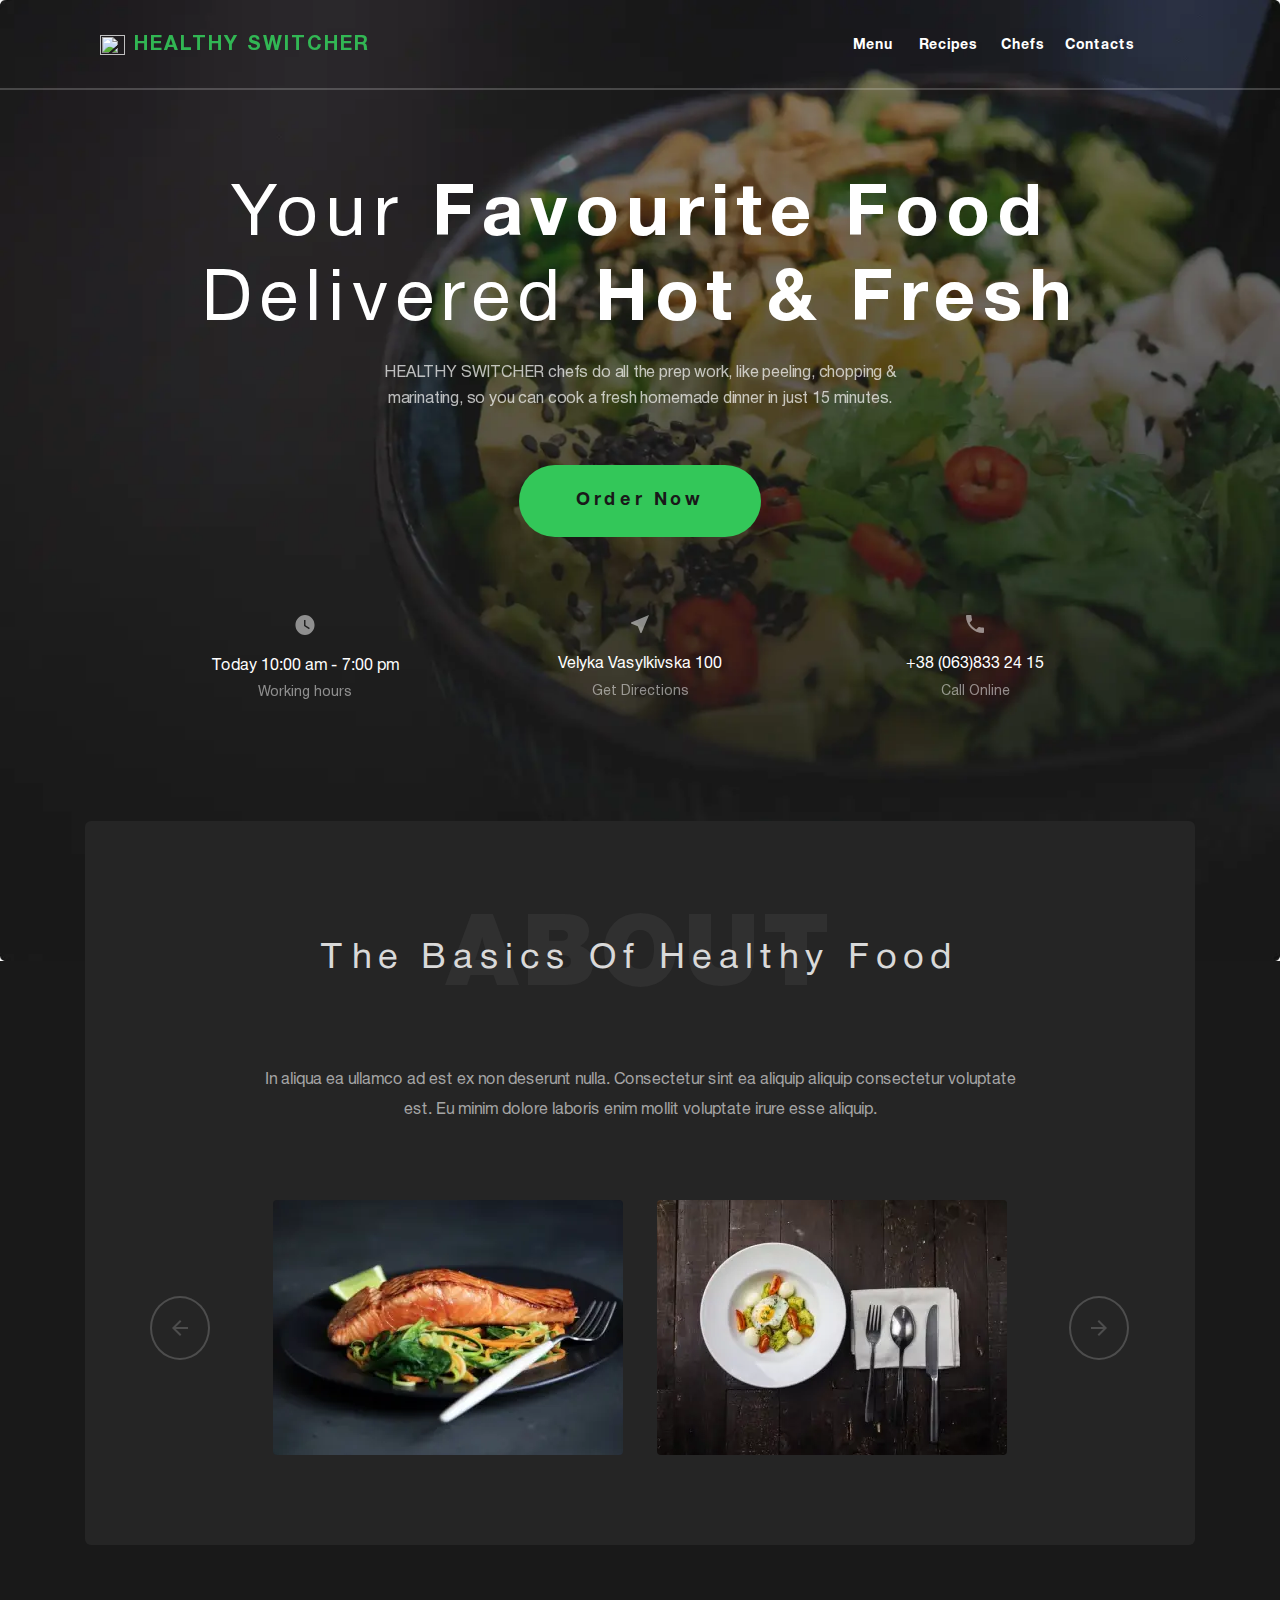
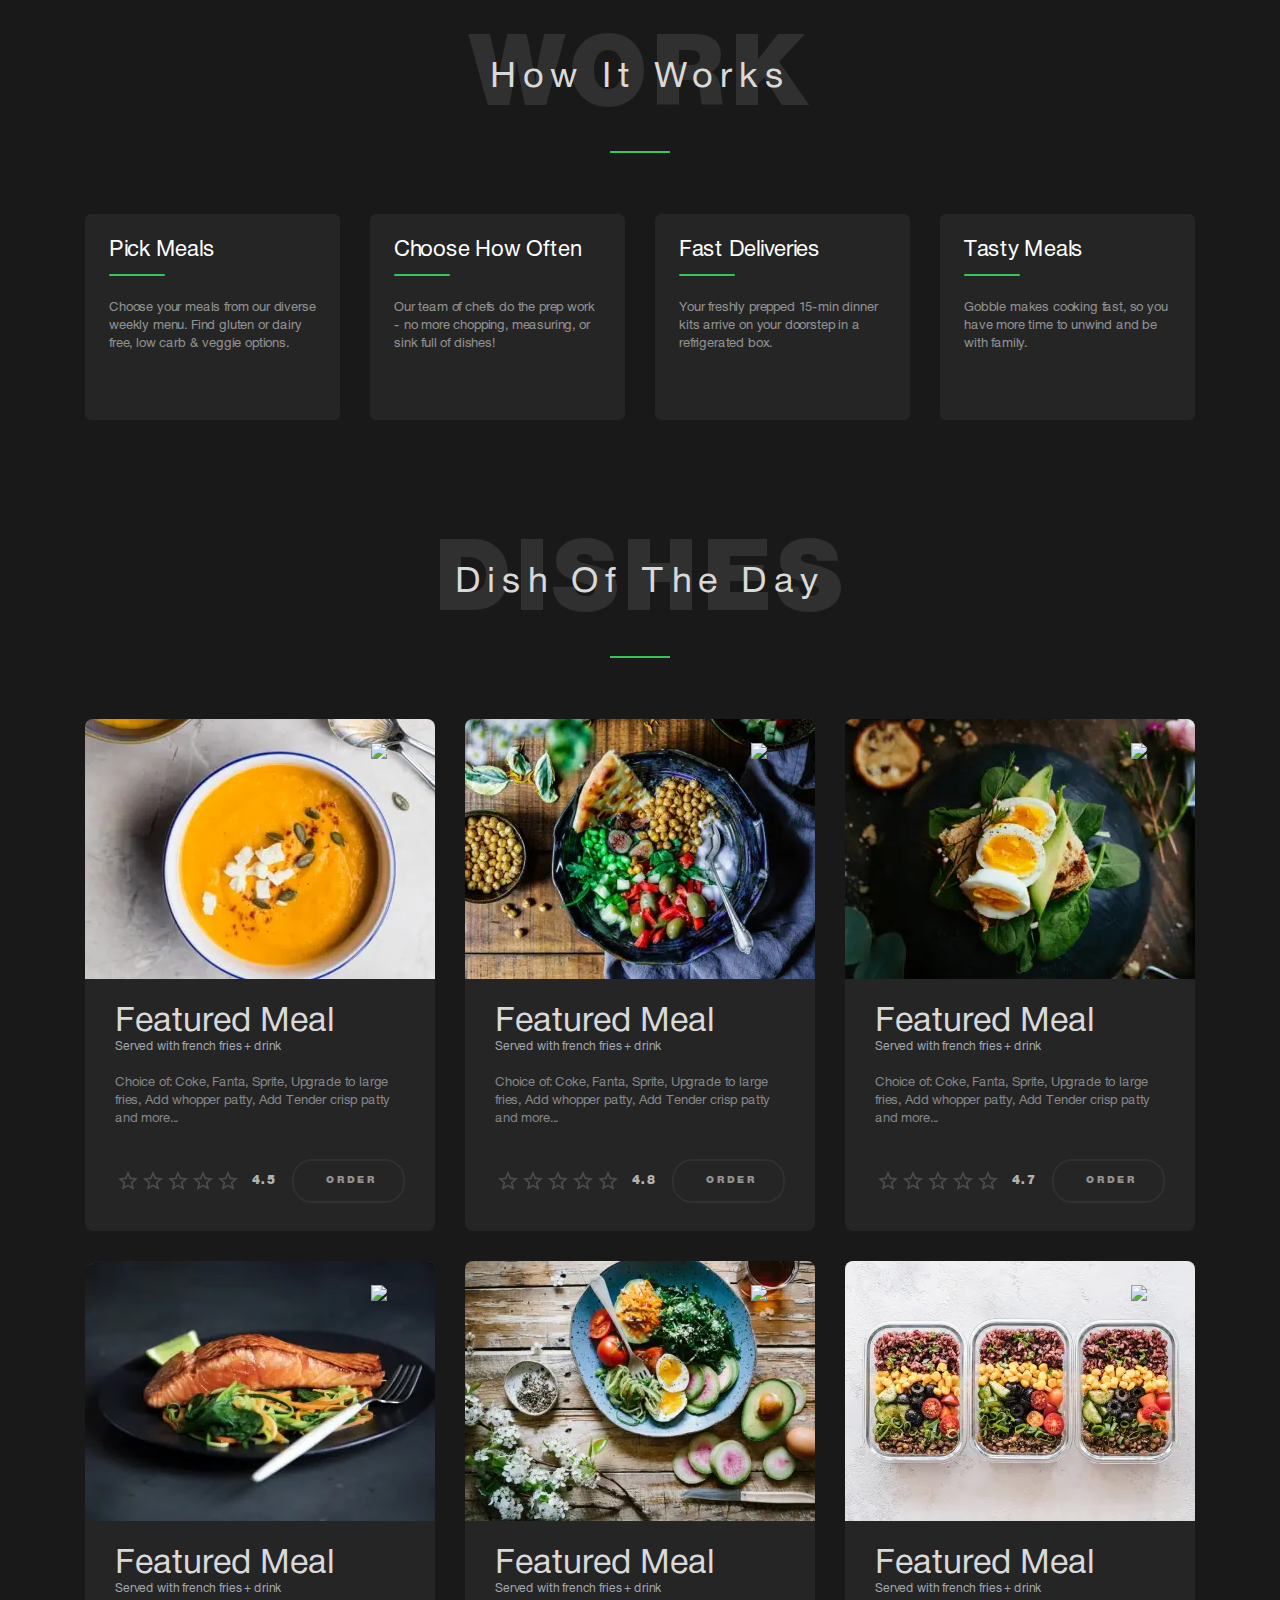
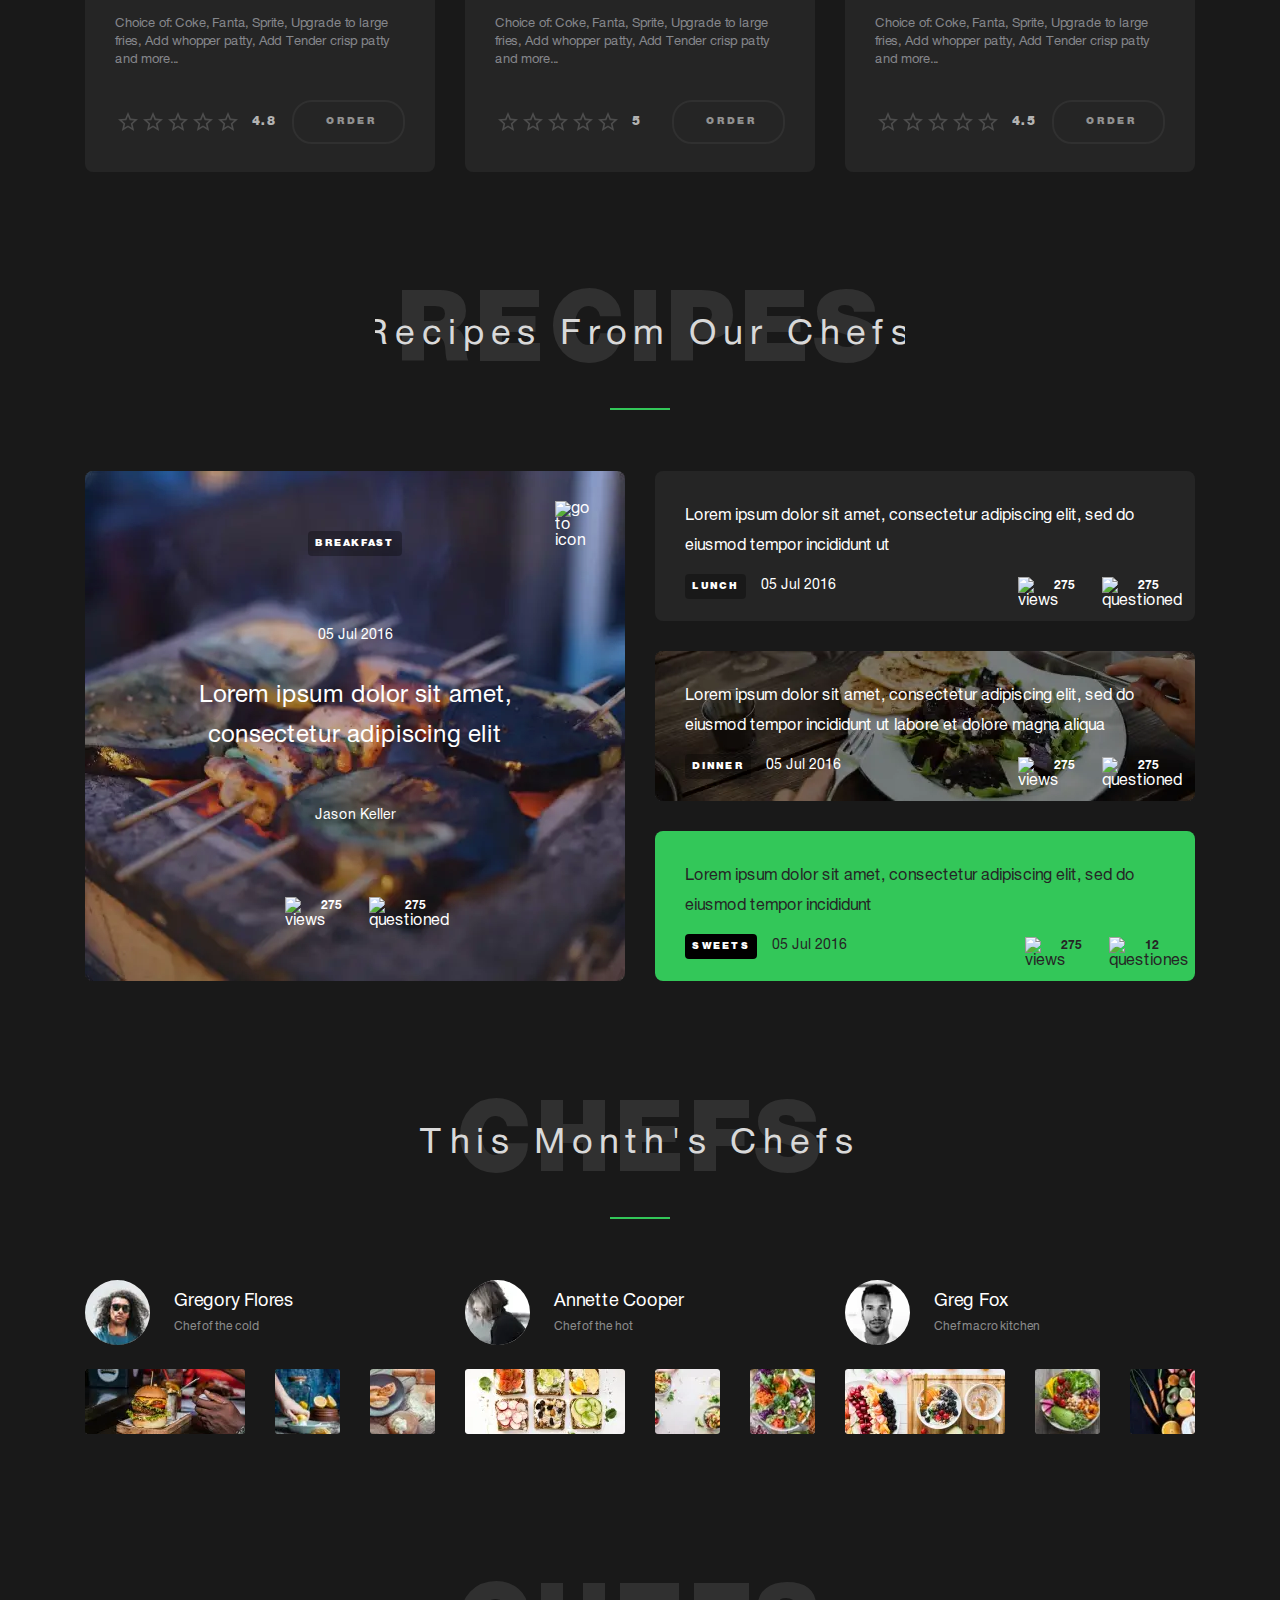
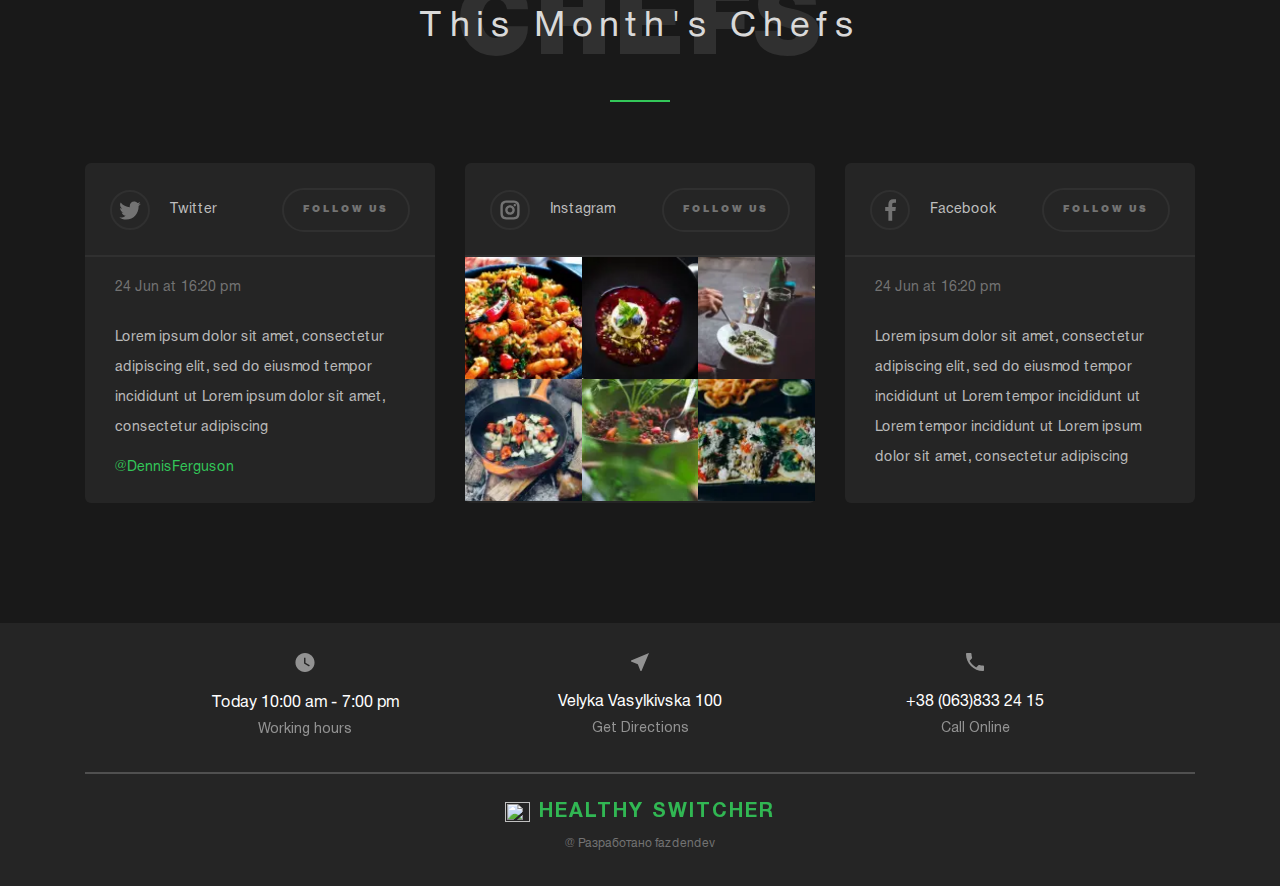
==== commit 40a63b8c: "Update index.html" ====
--- a/index.html
+++ b/index.html
@@ -1,796 +1,906 @@
 <!DOCTYPE html>
 <html lang="en">
+  <head>
+    <title>Healthy Switcher by fazdendev</title>
+    <meta charset="UTF-8" />
+    <meta name="format-detection" content="telephone=no" />
+    <meta name="description" content="Healthy Switcher portfolio work by fazdendev" />
+    <meta name="keywords" content="HTML, CSS, Java Script, Frontend, Фазалов Денис, Fazalov Denis, fazdendev, portfolio work, портфолио" />
+    <meta name="author" content="Fazalov Denis" />
+    <!-- <style>body{opacity: 0;}</style> -->
+    <link rel="stylesheet" href="css/style.min.css?_v=20220711142640" />
+    <link rel="shortcut icon" href="favicon.ico" />
+    <link href="css/libs/aos.css" rel="stylesheet" />
+    <!-- <meta name="robots" content="noindex, nofollow"> -->
+    <meta name="viewport" content="width=device-width, initial-scale=1.0" />
+    <meta name="google-site-verification" content="dnucKvalOAKwlwPXuWH4gTUpBWg4b3fdMFd5cB3--GM" />
+  </head>
 
-<head>
-	<title>Healthy Switcher by fazdendev</title>
-	<meta charset="UTF-8" />
-	<meta name="format-detection" content="telephone=no" />
-	<meta name="description" content="Healthy Switcher portfolio work by fazdendev" />
-	<meta name="keywords" content="HTML, CSS, Java Script, Frontend, Фазалов Денис, Fazalov Denis, fazdendev, portfolio work, портфолио" />
-	<meta name="author" content="Fazalov Denis" />
-	<!-- <style>body{opacity: 0;}</style> -->
-	<link rel="stylesheet" href="css/style.min.css?_v=20220716152454" />
-	<link rel="shortcut icon" href="favicon.ico" />
-	<link href="https://unpkg.com/aos@2.3.1/dist/aos.css?_v=20220716152454" rel="stylesheet" />
-	<!-- <meta name="robots" content="noindex, nofollow"> -->
-	<meta name="viewport" content="width=device-width, initial-scale=1.0" />
-</head>
+  <body data-aos-duration="200">
+    <div class="wrapper">
+      <header class="header">
+        <div class="header__container">
+          <div class="header__row">
+            <div class="header__logo logo">
+              <a href="#" class="logo__link">
+                <div class="logo__icon">
+                  <img src="img/header/Logo.svg" alt="" class="logo__picture" />
+                </div>
+                <div class="logo__text">Healthy Switcher</div>
+              </a>
+            </div>
+            <nav class="header_menu menu">
+              <ul class="menu__elements">
+                <li class="menu__element">
+                  <a class="menu__link" href="#menu">Menu</a>
+                </li>
+                <li class="menu__element">
+                  <a class="menu__link" href="#chefs-recipes">Recipes</a>
+                </li>
+                <li class="menu__element">
+                  <a class="menu__link" href="#chefs">Chefs</a>
+                </li>
+                <li class="menu__element">
+                  <a class="menu__link" href="#contacts">Contacts</a>
+                </li>
+              </ul>
+            </nav>
+          </div>
+          <div class="icon-menu">
+            <span></span>
+          </div>
+        </div>
+        <div class="header__bc"></div>
+      </header>
 
-<body data-aos-duration="200">
-	<div class="wrapper">
-		<header class="header">
-			<div class="header__container">
-				<div class="header__row">
-					<div class="header__logo logo">
-						<a href="#" class="logo__link">
-							<div class="logo__icon">
-								<img src="img/header/Logo.svg" alt="" class="logo__picture" />
-							</div>
-							<div class="logo__text">Healthy Switcher</div>
-						</a>
-					</div>
-					<nav class="header_menu menu">
-						<ul class="menu__elements">
-							<li class="menu__element">
-								<a class="menu__link" href="#menu">Menu</a>
-							</li>
-							<li class="menu__element">
-								<a class="menu__link" href="#chefs-recipes">Recipes</a>
-							</li>
-							<li class="menu__element">
-								<a class="menu__link" href="#chefs">Chefs</a>
-							</li>
-							<li class="menu__element">
-								<a class="menu__link" href="#contacts">Contacts</a>
-							</li>
-						</ul>
-					</nav>
-				</div>
-				<div class="icon-menu">
-					<span></span>
-				</div>
-			</div>
-			<div class="header__bc"></div>
-		</header>
+      <main class="home-page">
+        <section class="main-screen" id="contacts">
+          <div class="main-screen__background">
+            <picture
+              ><source srcset="img/main/main-screen/salad-background.webp" type="image/webp" />
+              <img src="img/main/main-screen/salad-background.jpg" alt="bowl-of-salad" class="main-screen__picture-background"
+            /></picture>
+          </div>
+          <div class="main-screen__container">
+            <h1 class="main-screen__main-title main-title">
+              Your
+              <mark class="main-title__mark">favourite food </mark>delivered
+              <mark class="main-title__mark">hot & fresh</mark>
+            </h1>
+            <h2 class="main-screen__main-subtitle main-subtitle">HEALTHY SWITCHER chefs do all the prep work, like peeling, chopping & marinating, so you can cook a fresh homemade dinner in just 15 minutes.</h2>
 
-		<main class="home-page">
-			<section class="main-screen" id="contacts">
-				<div class="main-screen__background">
-					<picture><source srcset="img/main/main-screen/salad-background.webp" type="image/webp"><img src="img/main/main-screen/salad-background.jpg" alt="bowl-of-salad" class="main-screen__picture-background" /></picture>
-				</div>
-				<div class="main-screen__container">
-					<h1 class="main-screen__main-title main-title">
-						Your
-						<mark class="main-title__mark">favourite food </mark>delivered
-						<mark class="main-title__mark">hot & fresh</mark>
-					</h1>
-					<h2 class="main-screen__main-subtitle main-subtitle">HEALTHY SWITCHER chefs do all the prep work, like peeling, chopping & marinating, so you can cook a fresh homemade dinner in just 15 minutes.</h2>
+            <button type="submit" class="main-screen__main-button main-button">Order Now</button>
 
-					<button type="submit" class="main-screen__main-button main-button">Order Now</button>
+            <div class="info-columns">
+              <div class="info-columns__column">
+                <div class="column-info">
+                  <div class="column-info__img">
+                    <img src="img/common/ic_watch_later.svg" alt="watch" class="column-info__picture" />
+                  </div>
+                  <div class="column-info__title">Today 10:00 am - 7:00 pm</div>
+                  <div class="column-info__subtitle">Working hours</div>
+                </div>
+              </div>
+              <div class="info-columns__column">
+                <div class="column-info">
+                  <div class="column-info__img">
+                    <img src="img/common/ic_near_me.svg" alt="location" class="column-info__picture" />
+                  </div>
+                  <div class="column-info__title">Velyka Vasylkivska 100</div>
+                  <div class="column-info__subtitle">Get Directions</div>
+                </div>
+              </div>
+              <div class="info-columns__column">
+                <div class="column-info">
+                  <div class="column-info__img">
+                    <img src="img/common/ic_call.svg" alt="phone" class="column-info__picture" />
+                  </div>
+                  <div class="column-info__title">+38 (063)833 24 15</div>
+                  <div class="column-info__subtitle">Call Online</div>
+                </div>
+              </div>
+            </div>
+          </div>
+        </section>
+        <section class="home-page__health-food-basics health-food-basics">
+          <div class="health-food-basics__container">
+            <div class="health-food-basics__wrapper">
+              <div class="health-food-basics__titles titles" data-aos="fade-up">
+                <h3 class="health-food-basics__title title">The Basics Of Healthy Food</h3>
+                <h4 class="health-food-basics__background-title background-title">ABOUT</h4>
+              </div>
+              <div class="health-food-basics__info" data-aos="fade-up">In aliqua ea ullamco ad est ex non deserunt nulla. Consectetur sint ea aliquip aliquip consectetur voluptate est. Eu minim dolore laboris enim mollit voluptate irure esse aliquip.</div>
+              <div class="health-food-basics__slider slider" data-aos="fade-up" data-aos-delay="100">
+                <button class="swiper-button-prev swiper-button">
+                  <span class="swiper-button__element"></span>
+                </button>
+                <div class="swiper">
+                  <div class="swiper-wrapper">
+                    <div class="swiper-slide">
+                      <div class="swiper__picture">
+                        <picture
+                          ><source srcset="img/main/health-food-basics/salmon.webp" type="image/webp" />
+                          <img src="img/main/health-food-basics/salmon.jpg" alt="tasty-food" class="swiper__img"
+                        /></picture>
+                      </div>
+                    </div>
+                    <div class="swiper-slide">
+                      <div class="swiper__picture">
+                        <picture
+                          ><source srcset="img/main/health-food-basics/egg-salad.webp" type="image/webp" />
+                          <img src="img/main/health-food-basics/egg-salad.jpg" alt="tasty-food" class="swiper__img"
+                        /></picture>
+                      </div>
+                    </div>
+                    <div class="swiper-slide">
+                      <div class="swiper__picture">
+                        <picture
+                          ><source srcset="img/main/health-food-basics/pizza.webp" type="image/webp" />
+                          <img src="img/main/health-food-basics/pizza.jpg" alt="tasty-food" class="swiper__img"
+                        /></picture>
+                      </div>
+                    </div>
+                    <div class="swiper-slide">
+                      <div class="swiper__picture">
+                        <picture
+                          ><source srcset="img/main/health-food-basics/ramen.webp" type="image/webp" />
+                          <img src="img/main/health-food-basics/ramen.jpg" alt="tasty-food" class="swiper__img"
+                        /></picture>
+                      </div>
+                    </div>
+                    <div class="swiper-slide">
+                      <div class="swiper__picture">
+                        <picture
+                          ><source srcset="img/main/health-food-basics/donuts.webp" type="image/webp" />
+                          <img src="img/main/health-food-basics/donuts.jpg" alt="tasty-food" class="swiper__img"
+                        /></picture>
+                      </div>
+                    </div>
+                    <div class="swiper-slide">
+                      <div class="swiper__picture">
+                        <picture
+                          ><source srcset="img/main/health-food-basics/desert-toast.webp" type="image/webp" />
+                          <img src="img/main/health-food-basics/desert-toast.jpg" alt="tasty-food" class="swiper__img"
+                        /></picture>
+                      </div>
+                    </div>
+                  </div>
+                </div>
+                <button class="swiper-button-next swiper-button">
+                  <span class="swiper-button__element"></span>
+                </button>
+              </div>
+            </div>
+          </div>
+        </section>
+        <section class="how-it-works home-page__how-it-works">
+          <div class="how-it-works__container">
+            <div class="how-it-works__titles titles" data-aos="fade-up">
+              <h3 class="titles__title title">how it works</h3>
+              <h4 class="titles__background-title background-title">WORK</h4>
+            </div>
+            <div class="how-it-works__columns">
+              <div class="how-it-works__column" data-aos="fade-up" data-aos-delay="100">
+                <article class="item-how-works">
+                  <h5 class="item-how-works__title">Pick meals</h5>
+                  <div class="item-how-works__text">Choose your meals from our diverse weekly menu. Find gluten or dairy free, low carb & veggie options.</div>
+                </article>
+              </div>
+              <div class="how-it-works__column" data-aos="fade-up" data-aos-delay="200">
+                <article class="item-how-works">
+                  <h5 class="item-how-works__title">Choose how often</h5>
+                  <div class="item-how-works__text">Our team of chefs do the prep work - no more chopping, measuring, or sink full of dishes!</div>
+                </article>
+              </div>
+              <div class="how-it-works__column" data-aos="fade-up" data-aos-delay="300">
+                <article class="item-how-works">
+                  <h5 class="item-how-works__title">fast deliveries</h5>
+                  <div class="item-how-works__text">Your freshly prepped 15-min dinner kits arrive on your doorstep in a refrigerated box.</div>
+                </article>
+              </div>
+              <div class="how-it-works__column" data-aos="fade-up" data-aos-delay="400">
+                <article class="item-how-works">
+                  <h5 class="item-how-works__title">tasty meals</h5>
+                  <div class="item-how-works__text">Gobble makes cooking fast, so you have more time to unwind and be with family.</div>
+                </article>
+              </div>
+            </div>
+          </div>
+        </section>
+        <section class="home-page__dishes dishes" id="menu">
+          <div class="dishes__container">
+            <div class="dishes__titles titles" data-aos="fade-up">
+              <h3 class="titles__title title">Dish Of The Day</h3>
+              <h4 class="titles__background-title background-title">DISHES</h4>
+            </div>
+            <div class="dishes__decor"></div>
+            <div class="dishes__meals meals">
+              <div class="meals__item" data-aos="fade-up">
+                <article class="item-meal">
+                  <a href="#" class="item-meal__link">
+                    <div class="item-meal__picture">
+                      <picture
+                        ><source srcset="img/main/dishes/dish_1.webp" type="image/webp" />
+                        <img src="img/main/dishes/dish_1.jpg" alt="tasty dish" class="item-meal__img"
+                      /></picture>
+                    </div>
+                    <div class="item-meal__next">
+                      <img src="img/main/dishes/go-to.svg" alt="go to icon" class="item-meal__img" />
+                    </div>
+                  </a>
+                  <div class="item-meal__content">
+                    <a href="#" class="item-meal__link-titles">
+                      <h5 class="item-meal__title">Featured Meal</h5>
+                      <h6 class="item-meal__subtitle subtitle">Served with french fries + drink</h6>
+                    </a>
+                    <div class="item-meal__info info">Choice of: Coke, Fanta, Sprite, Upgrade to large fries, Add whopper patty, Add Tender crisp patty and more...</div>
+                    <div class="item-meal__footer-row">
+                      <div class="item-meal__rating rating editable">
+                        <div class="rating__body">
+                          <div class="rating__items">
+                            <input type="radio" class="rating__item" value="1" name="rating" />
+                            <input type="radio" class="rating__item" value="2" name="rating" />
+                            <input type="radio" class="rating__item" value="3" name="rating" />
+                            <input type="radio" class="rating__item" value="4" name="rating" />
+                            <input type="radio" class="rating__item" value="5" name="rating" />
+                          </div>
+                          <div class="rating__active">
+                            <div class="rating__items_active">
+                              <input class="rating__item_active" value="1" />
+                              <input class="rating__item_active" value="2" />
+                              <input class="rating__item_active" value="3" />
+                              <input class="rating__item_active" value="4" />
+                              <input class="rating__item_active" value="5" />
+                            </div>
+                          </div>
+                        </div>
+                        <div class="rating__value">4.5</div>
+                      </div>
+                      <button class="order-button item-meal__order-button">ORDER</button>
+                    </div>
+                  </div>
+                </article>
+              </div>
+              <div class="meals__item" data-aos="fade-up" data-aos-delay="200">
+                <article class="item-meal">
+                  <a href="#" class="item-meal__link">
+                    <div class="item-meal__picture">
+                      <picture
+                        ><source srcset="img/main/dishes/dish_2.webp" type="image/webp" />
+                        <img src="img/main/dishes/dish_2.jpg" alt="tasty dish" class="item-meal__img"
+                      /></picture>
+                    </div>
+                    <div class="item-meal__next">
+                      <img src="img/main/dishes/go-to.svg" alt="go to icon" class="item-meal__img" />
+                    </div>
+                  </a>
+                  <div class="item-meal__content">
+                    <a href="#" class="item-meal__link-titles">
+                      <h5 class="item-meal__title">Featured Meal</h5>
+                      <h6 class="item-meal__subtitle subtitle">Served with french fries + drink</h6>
+                    </a>
+                    <div class="item-meal__info info">Choice of: Coke, Fanta, Sprite, Upgrade to large fries, Add whopper patty, Add Tender crisp patty and more...</div>
+                    <div class="item-meal__footer-row">
+                      <div class="item-meal__rating rating editable">
+                        <div class="rating__body">
+                          <div class="rating__items">
+                            <input type="radio" class="rating__item" value="1" name="rating" />
+                            <input type="radio" class="rating__item" value="2" name="rating" />
+                            <input type="radio" class="rating__item" value="3" name="rating" />
+                            <input type="radio" class="rating__item" value="4" name="rating" />
+                            <input type="radio" class="rating__item" value="5" name="rating" />
+                          </div>
+                          <div class="rating__active">
+                            <div class="rating__items_active">
+                              <input class="rating__item_active" value="1" />
+                              <input class="rating__item_active" value="2" />
+                              <input class="rating__item_active" value="3" />
+                              <input class="rating__item_active" value="4" />
+                              <input class="rating__item_active" value="5" />
+                            </div>
+                          </div>
+                        </div>
+                        <div class="rating__value">4.8</div>
+                      </div>
+                      <button class="order-button item-meal__order-button">ORDER</button>
+                    </div>
+                  </div>
+                </article>
+              </div>
+              <div class="meals__item" data-aos="fade-up" data-aos-delay="300">
+                <article class="item-meal">
+                  <a href="#" class="item-meal__link">
+                    <div class="item-meal__picture">
+                      <picture
+                        ><source srcset="img/main/dishes/dish_3.webp" type="image/webp" />
+                        <img src="img/main/dishes/dish_3.jpg" alt="tasty dish" class="item-meal__img"
+                      /></picture>
+                    </div>
+                    <div class="item-meal__next">
+                      <img src="img/main/dishes/go-to.svg" alt="go to icon" class="item-meal__img" />
+                    </div>
+                  </a>
+                  <div class="item-meal__content">
+                    <a href="#" class="item-meal__link-titles">
+                      <h5 class="item-meal__title">Featured Meal</h5>
+                      <h6 class="item-meal__subtitle subtitle">Served with french fries + drink</h6>
+                    </a>
+                    <div class="item-meal__info info">Choice of: Coke, Fanta, Sprite, Upgrade to large fries, Add whopper patty, Add Tender crisp patty and more...</div>
+                    <div class="item-meal__footer-row">
+                      <div class="item-meal__rating rating editable">
+                        <div class="rating__body">
+                          <div class="rating__items">
+                            <input type="radio" class="rating__item" value="1" name="rating" />
+                            <input type="radio" class="rating__item" value="2" name="rating" />
+                            <input type="radio" class="rating__item" value="3" name="rating" />
+                            <input type="radio" class="rating__item" value="4" name="rating" />
+                            <input type="radio" class="rating__item" value="5" name="rating" />
+                          </div>
+                          <div class="rating__active">
+                            <div class="rating__items_active">
+                              <input class="rating__item_active" value="1" />
+                              <input class="rating__item_active" value="2" />
+                              <input class="rating__item_active" value="3" />
+                              <input class="rating__item_active" value="4" />
+                              <input class="rating__item_active" value="5" />
+                            </div>
+                          </div>
+                        </div>
+                        <div class="rating__value">4.7</div>
+                      </div>
+                      <button class="order-button item-meal__order-button">ORDER</button>
+                    </div>
+                  </div>
+                </article>
+              </div>
+              <div class="meals__item" data-aos="fade-up" data-aos-delay="400">
+                <article class="item-meal">
+                  <a href="#" class="item-meal__link">
+                    <div class="item-meal__picture">
+                      <picture
+                        ><source srcset="img/main/dishes/dish_4.webp" type="image/webp" />
+                        <img src="img/main/dishes/dish_4.jpg" alt="tasty dish" class="item-meal__img"
+                      /></picture>
+                    </div>
+                    <div class="item-meal__next">
+                      <img src="img/main/dishes/go-to.svg" alt="go to icon" class="item-meal__img" />
+                    </div>
+                  </a>
+                  <div class="item-meal__content">
+                    <a href="#" class="item-meal__link-titles">
+                      <h5 class="item-meal__title">Featured Meal</h5>
+                      <h6 class="item-meal__subtitle subtitle">Served with french fries + drink</h6>
+                    </a>
+                    <div class="item-meal__info info">Choice of: Coke, Fanta, Sprite, Upgrade to large fries, Add whopper patty, Add Tender crisp patty and more...</div>
+                    <div class="item-meal__footer-row">
+                      <div class="item-meal__rating rating editable">
+                        <div class="rating__body">
+                          <div class="rating__items">
+                            <input type="radio" class="rating__item" value="1" name="rating" />
+                            <input type="radio" class="rating__item" value="2" name="rating" />
+                            <input type="radio" class="rating__item" value="3" name="rating" />
+                            <input type="radio" class="rating__item" value="4" name="rating" />
+                            <input type="radio" class="rating__item" value="5" name="rating" />
+                          </div>
+                          <div class="rating__active">
+                            <div class="rating__items_active">
+                              <input class="rating__item_active" value="1" />
+                              <input class="rating__item_active" value="2" />
+                              <input class="rating__item_active" value="3" />
+                              <input class="rating__item_active" value="4" />
+                              <input class="rating__item_active" value="5" />
+                            </div>
+                          </div>
+                        </div>
+                        <div class="rating__value">4.8</div>
+                      </div>
+                      <button class="order-button item-meal__order-button">ORDER</button>
+                    </div>
+                  </div>
+                </article>
+              </div>
+              <div class="meals__item" data-aos="fade-up" data-aos-delay="500">
+                <article class="item-meal">
+                  <a href="#" class="item-meal__link">
+                    <div class="item-meal__picture">
+                      <picture
+                        ><source srcset="img/main/dishes/dish_5.webp" type="image/webp" />
+                        <img src="img/main/dishes/dish_5.jpg" alt="tasty dish" class="item-meal__img"
+                      /></picture>
+                    </div>
+                    <div class="item-meal__next">
+                      <img src="img/main/dishes/go-to.svg" alt="go to icon" class="item-meal__img" />
+                    </div>
+                  </a>
+                  <div class="item-meal__content">
+                    <a href="#" class="item-meal__link-titles">
+                      <h5 class="item-meal__title">Featured Meal</h5>
+                      <h6 class="item-meal__subtitle subtitle">Served with french fries + drink</h6>
+                    </a>
+                    <div class="item-meal__info info">Choice of: Coke, Fanta, Sprite, Upgrade to large fries, Add whopper patty, Add Tender crisp patty and more...</div>
+                    <div class="item-meal__footer-row">
+                      <div class="item-meal__rating rating editable">
+                        <div class="rating__body">
+                          <div class="rating__items">
+                            <input type="radio" class="rating__item" value="1" name="rating" />
+                            <input type="radio" class="rating__item" value="2" name="rating" />
+                            <input type="radio" class="rating__item" value="3" name="rating" />
+                            <input type="radio" class="rating__item" value="4" name="rating" />
+                            <input type="radio" class="rating__item" value="5" name="rating" />
+                          </div>
+                          <div class="rating__active">
+                            <div class="rating__items_active">
+                              <input class="rating__item_active" value="1" name="rating" />
+                              <input class="rating__item_active" value="2" name="rating" />
+                              <input class="rating__item_active" value="3" name="rating" />
+                              <input class="rating__item_active" value="4" name="rating" />
+                              <input class="rating__item_active" value="5" name="rating" />
+                            </div>
+                          </div>
+                        </div>
+                        <div class="rating__value">5</div>
+                      </div>
+                      <button class="order-button item-meal__order-button">ORDER</button>
+                    </div>
+                  </div>
+                </article>
+              </div>
+              <div class="meals__item" data-aos="fade-up" data-aos-delay="600">
+                <article class="item-meal">
+                  <a href="#" class="item-meal__link">
+                    <div class="item-meal__picture">
+                      <picture
+                        ><source srcset="img/main/dishes/dish_6.webp" type="image/webp" />
+                        <img src="img/main/dishes/dish_6.jpg" alt="tasty dish" class="item-meal__img"
+                      /></picture>
+                    </div>
+                    <div class="item-meal__next">
+                      <img src="img/main/dishes/go-to.svg" alt="go to icon" class="item-meal__img" />
+                    </div>
+                  </a>
+                  <div class="item-meal__content">
+                    <a href="#" class="item-meal__link-titles">
+                      <h5 class="item-meal__title">Featured Meal</h5>
+                      <h6 class="item-meal__subtitle subtitle">Served with french fries + drink</h6>
+                    </a>
+                    <div class="item-meal__info info">Choice of: Coke, Fanta, Sprite, Upgrade to large fries, Add whopper patty, Add Tender crisp patty and more...</div>
+                    <div class="item-meal__footer-row">
+                      <div class="item-meal__rating rating editable">
+                        <div class="rating__body">
+                          <div class="rating__items">
+                            <input type="radio" class="rating__item" value="1" name="rating" />
+                            <input type="radio" class="rating__item" value="2" name="rating" />
+                            <input type="radio" class="rating__item" value="3" name="rating" />
+                            <input type="radio" class="rating__item" value="4" name="rating" />
+                            <input type="radio" class="rating__item" value="5" name="rating" />
+                          </div>
+                          <div class="rating__active">
+                            <div class="rating__items_active">
+                              <input class="rating__item_active" value="1" />
+                              <input class="rating__item_active" value="2" />
+                              <input class="rating__item_active" value="3" />
+                              <input class="rating__item_active" value="4" />
+                              <input class="rating__item_active" value="5" />
+                            </div>
+                          </div>
+                        </div>
+                        <div class="rating__value">4.5</div>
+                      </div>
+                      <button class="order-button item-meal__order-button">ORDER</button>
+                    </div>
+                  </div>
+                </article>
+              </div>
+            </div>
+          </div>
+        </section>
+        <section class="home-page__chefs-recipes chefs-recipes" id="chefs-recipes">
+          <div class="chefs-recipes__container">
+            <div class="chefs-recipes__titles titles" data-aos="fade-up">
+              <h3 class="titles__title title">Recipes From Our Chefs</h3>
+              <h4 class="titles__background-title background-title">RECIPES</h4>
+            </div>
+            <div class="chefs-recipes__columns">
+              <div class="chefs-recipes__column" data-aos="fade-up" data-aos-delay="100">
+                <article class="meal-chefs-recipes">
+                  <a href="#" class="meal-chefs-recipes__link">
+                    <div class="meal-chefs-recipes__wrapper">
+                      <div class="meal-chefs-recipes__bg">
+                        <picture
+                          ><source srcset="img/main/chefs-recipes/grill.webp" type="image/webp" />
+                          <img src="img/main/chefs-recipes/grill.jpg" alt="grill" class="meal-chefs-recipes__picture"
+                        /></picture>
+                      </div>
+                      <div class="meal-chefs-recipes__next">
+                        <img src="img/main/chefs-recipes/next.svg" alt="go to icon" class="meal-chefs-recipes__picture" />
+                      </div>
 
-					<div class="info-columns">
-						<div class="info-columns__column">
-							<div class="column-info">
-								<div class="column-info__img">
-									<img src="img/common/ic_watch_later.svg" alt="watch" class="column-info__picture" />
-								</div>
-								<div class="column-info__title">Today 10:00 am - 7:00 pm</div>
-								<div class="column-info__subtitle">Working hours</div>
-							</div>
-						</div>
-						<div class="info-columns__column">
-							<div class="column-info">
-								<div class="column-info__img">
-									<img src="img/common/ic_near_me.svg" alt="location" class="column-info__picture" />
-								</div>
-								<div class="column-info__title">Velyka Vasylkivska 100</div>
-								<div class="column-info__subtitle">Get Directions</div>
-							</div>
-						</div>
-						<div class="info-columns__column">
-							<div class="column-info">
-								<div class="column-info__img">
-									<img src="img/common/ic_call.svg" alt="phone" class="column-info__picture" />
-								</div>
-								<div class="column-info__title">+38 (063)833 24 15</div>
-								<div class="column-info__subtitle">Call Online</div>
-							</div>
-						</div>
-					</div>
-				</div>
-			</section>
-			<section class="home-page__health-food-basics health-food-basics">
-				<div class="health-food-basics__container">
-					<div class="health-food-basics__wrapper">
-						<div class="health-food-basics__titles titles" data-aos="fade-up">
-							<h3 class="health-food-basics__title title">The Basics Of Healthy Food</h3>
-							<h4 class="health-food-basics__background-title background-title">ABOUT</h4>
-						</div>
-						<div class="health-food-basics__info" data-aos="fade-up">In aliqua ea ullamco ad est ex non deserunt nulla. Consectetur sint ea aliquip aliquip consectetur voluptate est. Eu minim dolore laboris enim mollit voluptate irure esse aliquip.</div>
-						<div class="health-food-basics__slider slider" data-aos="fade-up" data-aos-delay="100">
-							<button class="swiper-button-prev swiper-button">
-								<span class="swiper-button__element"></span>
-							</button>
-							<div class="swiper">
-								<div class="swiper-wrapper">
-									<div class="swiper-slide">
-										<div class="swiper__picture">
-											<picture><source srcset="img/main/health-food-basics/salmon.webp" type="image/webp"><img src="img/main/health-food-basics/salmon.jpg" alt="tasty-food" class="swiper__img" /></picture>
-										</div>
-									</div>
-									<div class="swiper-slide">
-										<div class="swiper__picture">
-											<picture><source srcset="img/main/health-food-basics/egg-salad.webp" type="image/webp"><img src="img/main/health-food-basics/egg-salad.jpg" alt="tasty-food" class="swiper__img" /></picture>
-										</div>
-									</div>
-									<div class="swiper-slide">
-										<div class="swiper__picture">
-											<picture><source srcset="img/main/health-food-basics/pizza.webp" type="image/webp"><img src="img/main/health-food-basics/pizza.jpg" alt="tasty-food" class="swiper__img" /></picture>
-										</div>
-									</div>
-									<div class="swiper-slide">
-										<div class="swiper__picture">
-											<picture><source srcset="img/main/health-food-basics/ramen.webp" type="image/webp"><img src="img/main/health-food-basics/ramen.jpg" alt="tasty-food" class="swiper__img" /></picture>
-										</div>
-									</div>
-									<div class="swiper-slide">
-										<div class="swiper__picture">
-											<picture><source srcset="img/main/health-food-basics/donuts.webp" type="image/webp"><img src="img/main/health-food-basics/donuts.jpg" alt="tasty-food" class="swiper__img" /></picture>
-										</div>
-									</div>
-									<div class="swiper-slide">
-										<div class="swiper__picture">
-											<picture><source srcset="img/main/health-food-basics/desert-toast.webp" type="image/webp"><img src="img/main/health-food-basics/desert-toast.jpg" alt="tasty-food" class="swiper__img" /></picture>
-										</div>
-									</div>
-								</div>
-							</div>
-							<button class="swiper-button-next swiper-button">
-								<span class="swiper-button__element"></span>
-							</button>
-						</div>
-					</div>
-				</div>
-			</section>
-			<section class="how-it-works home-page__how-it-works">
-				<div class="how-it-works__container">
-					<div class="how-it-works__titles titles" data-aos="fade-up">
-						<h3 class="titles__title title">how it works</h3>
-						<h4 class="titles__background-title background-title">WORK</h4>
-					</div>
-					<div class="how-it-works__columns">
-						<div class="how-it-works__column" data-aos="fade-up" data-aos-delay="100">
-							<article class="item-how-works">
-								<h5 class="item-how-works__title">Pick meals</h5>
-								<div class="item-how-works__text">Choose your meals from our diverse weekly menu. Find gluten or dairy free, low carb & veggie options.</div>
-							</article>
-						</div>
-						<div class="how-it-works__column" data-aos="fade-up" data-aos-delay="200">
-							<article class="item-how-works">
-								<h5 class="item-how-works__title">Choose how often</h5>
-								<div class="item-how-works__text">Our team of chefs do the prep work - no more chopping, measuring, or sink full of dishes!</div>
-							</article>
-						</div>
-						<div class="how-it-works__column" data-aos="fade-up" data-aos-delay="300">
-							<article class="item-how-works">
-								<h5 class="item-how-works__title">fast deliveries</h5>
-								<div class="item-how-works__text">Your freshly prepped 15-min dinner kits arrive on your doorstep in a refrigerated box.</div>
-							</article>
-						</div>
-						<div class="how-it-works__column" data-aos="fade-up" data-aos-delay="400">
-							<article class="item-how-works">
-								<h5 class="item-how-works__title">tasty meals</h5>
-								<div class="item-how-works__text">Gobble makes cooking fast, so you have more time to unwind and be with family.</div>
-							</article>
-						</div>
-					</div>
-				</div>
-			</section>
-			<section class="home-page__dishes dishes" id="menu">
-				<div class="dishes__container">
-					<div class="dishes__titles titles" data-aos="fade-up">
-						<h3 class="titles__title title">Dish Of The Day</h3>
-						<h4 class="titles__background-title background-title">DISHES</h4>
-					</div>
-					<div class="dishes__decor"></div>
-					<div class="dishes__meals meals">
-						<div class="meals__item" data-aos="fade-up">
-							<article class="item-meal">
-								<a href="#" class="item-meal__link">
-									<div class="item-meal__picture">
-										<picture><source srcset="img/main/dishes/dish_1.webp" type="image/webp"><img src="img/main/dishes/dish_1.jpg" alt="tasty dish" class="item-meal__img" /></picture>
-									</div>
-									<div class="item-meal__next">
-										<img src="img/main/dishes/go-to.svg" alt="go to icon" class="item-meal__img" />
-									</div>
-								</a>
-								<div class="item-meal__content">
-									<a href="#" class="item-meal__link-titles">
-										<h5 class="item-meal__title">Featured Meal</h5>
-										<h6 class="item-meal__subtitle subtitle">Served with french fries + drink</h6>
-									</a>
-									<div class="item-meal__info info">Choice of: Coke, Fanta, Sprite, Upgrade to large fries, Add whopper patty, Add Tender crisp patty and more...</div>
-									<div class="item-meal__footer-row">
-										<div class="item-meal__rating rating editable">
-											<div class="rating__body">
-												<div class="rating__items">
-													<input type="radio" class="rating__item" value="1" name="rating" />
-													<input type="radio" class="rating__item" value="2" name="rating" />
-													<input type="radio" class="rating__item" value="3" name="rating" />
-													<input type="radio" class="rating__item" value="4" name="rating" />
-													<input type="radio" class="rating__item" value="5" name="rating" />
-												</div>
-												<div class="rating__active">
-													<div class="rating__items_active">
-														<input class="rating__item_active" value="1" />
-														<input class="rating__item_active" value="2" />
-														<input class="rating__item_active" value="3" />
-														<input class="rating__item_active" value="4" />
-														<input class="rating__item_active" value="5" />
-													</div>
-												</div>
-											</div>
-											<div class="rating__value">4.5</div>
-										</div>
-										<button class="order-button item-meal__order-button">ORDER</button>
-									</div>
-								</div>
-							</article>
-						</div>
-						<div class="meals__item" data-aos="fade-up" data-aos-delay="200">
-							<article class="item-meal">
-								<a href="#" class="item-meal__link">
-									<div class="item-meal__picture">
-										<picture><source srcset="img/main/dishes/dish_2.webp" type="image/webp"><img src="img/main/dishes/dish_2.jpg" alt="tasty dish" class="item-meal__img" /></picture>
-									</div>
-									<div class="item-meal__next">
-										<img src="img/main/dishes/go-to.svg" alt="go to icon" class="item-meal__img" />
-									</div>
-								</a>
-								<div class="item-meal__content">
-									<a href="#" class="item-meal__link-titles">
-										<h5 class="item-meal__title">Featured Meal</h5>
-										<h6 class="item-meal__subtitle subtitle">Served with french fries + drink</h6>
-									</a>
-									<div class="item-meal__info info">Choice of: Coke, Fanta, Sprite, Upgrade to large fries, Add whopper patty, Add Tender crisp patty and more...</div>
-									<div class="item-meal__footer-row">
-										<div class="item-meal__rating rating editable">
-											<div class="rating__body">
-												<div class="rating__items">
-													<input type="radio" class="rating__item" value="1" name="rating" />
-													<input type="radio" class="rating__item" value="2" name="rating" />
-													<input type="radio" class="rating__item" value="3" name="rating" />
-													<input type="radio" class="rating__item" value="4" name="rating" />
-													<input type="radio" class="rating__item" value="5" name="rating" />
-												</div>
-												<div class="rating__active">
-													<div class="rating__items_active">
-														<input class="rating__item_active" value="1" />
-														<input class="rating__item_active" value="2" />
-														<input class="rating__item_active" value="3" />
-														<input class="rating__item_active" value="4" />
-														<input class="rating__item_active" value="5" />
-													</div>
-												</div>
-											</div>
-											<div class="rating__value">4.8</div>
-										</div>
-										<button class="order-button item-meal__order-button">ORDER</button>
-									</div>
-								</div>
-							</article>
-						</div>
-						<div class="meals__item" data-aos="fade-up" data-aos-delay="300">
-							<article class="item-meal">
-								<a href="#" class="item-meal__link">
-									<div class="item-meal__picture">
-										<picture><source srcset="img/main/dishes/dish_3.webp" type="image/webp"><img src="img/main/dishes/dish_3.jpg" alt="tasty dish" class="item-meal__img" /></picture>
-									</div>
-									<div class="item-meal__next">
-										<img src="img/main/dishes/go-to.svg" alt="go to icon" class="item-meal__img" />
-									</div>
-								</a>
-								<div class="item-meal__content">
-									<a href="#" class="item-meal__link-titles">
-										<h5 class="item-meal__title">Featured Meal</h5>
-										<h6 class="item-meal__subtitle subtitle">Served with french fries + drink</h6>
-									</a>
-									<div class="item-meal__info info">Choice of: Coke, Fanta, Sprite, Upgrade to large fries, Add whopper patty, Add Tender crisp patty and more...</div>
-									<div class="item-meal__footer-row">
-										<div class="item-meal__rating rating editable">
-											<div class="rating__body">
-												<div class="rating__items">
-													<input type="radio" class="rating__item" value="1" name="rating" />
-													<input type="radio" class="rating__item" value="2" name="rating" />
-													<input type="radio" class="rating__item" value="3" name="rating" />
-													<input type="radio" class="rating__item" value="4" name="rating" />
-													<input type="radio" class="rating__item" value="5" name="rating" />
-												</div>
-												<div class="rating__active">
-													<div class="rating__items_active">
-														<input class="rating__item_active" value="1" />
-														<input class="rating__item_active" value="2" />
-														<input class="rating__item_active" value="3" />
-														<input class="rating__item_active" value="4" />
-														<input class="rating__item_active" value="5" />
-													</div>
-												</div>
-											</div>
-											<div class="rating__value">4.7</div>
-										</div>
-										<button class="order-button item-meal__order-button">ORDER</button>
-									</div>
-								</div>
-							</article>
-						</div>
-						<div class="meals__item" data-aos="fade-up" data-aos-delay="400">
-							<article class="item-meal">
-								<a href="#" class="item-meal__link">
-									<div class="item-meal__picture">
-										<picture><source srcset="img/main/dishes/dish_4.webp" type="image/webp"><img src="img/main/dishes/dish_4.jpg" alt="tasty dish" class="item-meal__img" /></picture>
-									</div>
-									<div class="item-meal__next">
-										<img src="img/main/dishes/go-to.svg" alt="go to icon" class="item-meal__img" />
-									</div>
-								</a>
-								<div class="item-meal__content">
-									<a href="#" class="item-meal__link-titles">
-										<h5 class="item-meal__title">Featured Meal</h5>
-										<h6 class="item-meal__subtitle subtitle">Served with french fries + drink</h6>
-									</a>
-									<div class="item-meal__info info">Choice of: Coke, Fanta, Sprite, Upgrade to large fries, Add whopper patty, Add Tender crisp patty and more...</div>
-									<div class="item-meal__footer-row">
-										<div class="item-meal__rating rating editable">
-											<div class="rating__body">
-												<div class="rating__items">
-													<input type="radio" class="rating__item" value="1" name="rating" />
-													<input type="radio" class="rating__item" value="2" name="rating" />
-													<input type="radio" class="rating__item" value="3" name="rating" />
-													<input type="radio" class="rating__item" value="4" name="rating" />
-													<input type="radio" class="rating__item" value="5" name="rating" />
-												</div>
-												<div class="rating__active">
-													<div class="rating__items_active">
-														<input class="rating__item_active" value="1" />
-														<input class="rating__item_active" value="2" />
-														<input class="rating__item_active" value="3" />
-														<input class="rating__item_active" value="4" />
-														<input class="rating__item_active" value="5" />
-													</div>
-												</div>
-											</div>
-											<div class="rating__value">4.8</div>
-										</div>
-										<button class="order-button item-meal__order-button">ORDER</button>
-									</div>
-								</div>
-							</article>
-						</div>
-						<div class="meals__item" data-aos="fade-up" data-aos-delay="500">
-							<article class="item-meal">
-								<a href="#" class="item-meal__link">
-									<div class="item-meal__picture">
-										<picture><source srcset="img/main/dishes/dish_5.webp" type="image/webp"><img src="img/main/dishes/dish_5.jpg" alt="tasty dish" class="item-meal__img" /></picture>
-									</div>
-									<div class="item-meal__next">
-										<img src="img/main/dishes/go-to.svg" alt="go to icon" class="item-meal__img" />
-									</div>
-								</a>
-								<div class="item-meal__content">
-									<a href="#" class="item-meal__link-titles">
-										<h5 class="item-meal__title">Featured Meal</h5>
-										<h6 class="item-meal__subtitle subtitle">Served with french fries + drink</h6>
-									</a>
-									<div class="item-meal__info info">Choice of: Coke, Fanta, Sprite, Upgrade to large fries, Add whopper patty, Add Tender crisp patty and more...</div>
-									<div class="item-meal__footer-row">
-										<div class="item-meal__rating rating editable">
-											<div class="rating__body">
-												<div class="rating__items">
-													<input type="radio" class="rating__item" value="1" name="rating" />
-													<input type="radio" class="rating__item" value="2" name="rating" />
-													<input type="radio" class="rating__item" value="3" name="rating" />
-													<input type="radio" class="rating__item" value="4" name="rating" />
-													<input type="radio" class="rating__item" value="5" name="rating" />
-												</div>
-												<div class="rating__active">
-													<div class="rating__items_active">
-														<input class="rating__item_active" value="1" name="rating" />
-														<input class="rating__item_active" value="2" name="rating" />
-														<input class="rating__item_active" value="3" name="rating" />
-														<input class="rating__item_active" value="4" name="rating" />
-														<input class="rating__item_active" value="5" name="rating" />
-													</div>
-												</div>
-											</div>
-											<div class="rating__value">5</div>
-										</div>
-										<button class="order-button item-meal__order-button">ORDER</button>
-									</div>
-								</div>
-							</article>
-						</div>
-						<div class="meals__item" data-aos="fade-up" data-aos-delay="600">
-							<article class="item-meal">
-								<a href="#" class="item-meal__link">
-									<div class="item-meal__picture">
-										<picture><source srcset="img/main/dishes/dish_6.webp" type="image/webp"><img src="img/main/dishes/dish_6.jpg" alt="tasty dish" class="item-meal__img" /></picture>
-									</div>
-									<div class="item-meal__next">
-										<img src="img/main/dishes/go-to.svg" alt="go to icon" class="item-meal__img" />
-									</div>
-								</a>
-								<div class="item-meal__content">
-									<a href="#" class="item-meal__link-titles">
-										<h5 class="item-meal__title">Featured Meal</h5>
-										<h6 class="item-meal__subtitle subtitle">Served with french fries + drink</h6>
-									</a>
-									<div class="item-meal__info info">Choice of: Coke, Fanta, Sprite, Upgrade to large fries, Add whopper patty, Add Tender crisp patty and more...</div>
-									<div class="item-meal__footer-row">
-										<div class="item-meal__rating rating editable">
-											<div class="rating__body">
-												<div class="rating__items">
-													<input type="radio" class="rating__item" value="1" name="rating" />
-													<input type="radio" class="rating__item" value="2" name="rating" />
-													<input type="radio" class="rating__item" value="3" name="rating" />
-													<input type="radio" class="rating__item" value="4" name="rating" />
-													<input type="radio" class="rating__item" value="5" name="rating" />
-												</div>
-												<div class="rating__active">
-													<div class="rating__items_active">
-														<input class="rating__item_active" value="1" />
-														<input class="rating__item_active" value="2" />
-														<input class="rating__item_active" value="3" />
-														<input class="rating__item_active" value="4" />
-														<input class="rating__item_active" value="5" />
-													</div>
-												</div>
-											</div>
-											<div class="rating__value">4.5</div>
-										</div>
-										<button class="order-button item-meal__order-button">ORDER</button>
-									</div>
-								</div>
-							</article>
-						</div>
-					</div>
-				</div>
-			</section>
-			<section class="home-page__chefs-recipes chefs-recipes" id="chefs-recipes">
-				<div class="chefs-recipes__container">
-					<div class="chefs-recipes__titles titles" data-aos="fade-up">
-						<h3 class="titles__title title">Recipes From Our Chefs</h3>
-						<h4 class="titles__background-title background-title">RECIPES</h4>
-					</div>
-					<div class="chefs-recipes__columns">
-						<div class="chefs-recipes__column" data-aos="fade-up" data-aos-delay="100">
-							<article class="meal-chefs-recipes">
-								<a href="#" class="meal-chefs-recipes__link">
-									<div class="meal-chefs-recipes__wrapper">
-										<div class="meal-chefs-recipes__bg">
-											<picture><source srcset="img/main/chefs-recipes/grill.webp" type="image/webp"><img src="img/main/chefs-recipes/grill.jpg" alt="grill" class="meal-chefs-recipes__picture" /></picture>
-										</div>
-										<div class="meal-chefs-recipes__next">
-											<img src="img/main/chefs-recipes/next.svg" alt="go to icon" class="meal-chefs-recipes__picture" />
-										</div>
+                      <div class="meal-chefs-recipes__content">
+                        <h5 class="meal-chefs-recipes__mealtime">Breakfast</h5>
+                        <div class="meal-chefs-recipes__date">05 Jul 2016</div>
+                        <h6 class="meal-chefs-recipes__info">Lorem ipsum dolor sit amet, consectetur adipiscing elit</h6>
+                        <div class="meal-chefs-recipes__chef">Jason Keller</div>
+                        <div class="meal-chefs-recipes__seen-question seen-question">
+                          <div class="seen-question__element">
+                            <div class="seen-question__img">
+                              <img src="img/main/chefs-recipes/ic_remove_red_eye.svg" alt="views" class="seen-question__picture" />
+                            </div>
+                            <div class="seen-question__text">275</div>
+                          </div>
+                          <div class="seen-question__element">
+                            <div class="seen-question__img">
+                              <img src="img/main/chefs-recipes/ic_question_answer.svg" alt="questioned" class="seen-question__picture" />
+                            </div>
+                            <div class="seen-question__text">275</div>
+                          </div>
+                        </div>
+                      </div>
+                    </div>
+                  </a>
+                </article>
+              </div>
+              <div class="chefs-recipes__column" data-aos-delay="200">
+                <article data-aos="fade-up" class="meal-chefs-recipes meal-chefs-recipes_small meal-chefs-recipes_gray">
+                  <a href="#" class="meal-chefs-recipes__link">
+                    <div class="meal-chefs-recipes__wrapper">
+                      <div class="meal-chefs-recipes__bg"></div>
+                      <div class="meal-chefs-recipes__content">
+                        <h5 class="meal-chefs-recipes__info">Lorem ipsum dolor sit amet, consectetur adipiscing elit, sed do eiusmod tempor incididunt ut</h5>
+                        <div class="meal-chefs-recipes__row">
+                          <div class="meal-chefs-recipes__mealtime-date">
+                            <h5 class="meal-chefs-recipes__mealtime">Lunch</h5>
+                            <div class="meal-chefs-recipes__date">05 Jul 2016</div>
+                          </div>
+                          <div class="meal-chefs-recipes__seen-question seen-question">
+                            <div class="seen-question__element">
+                              <div class="seen-question__img">
+                                <img src="img/main/chefs-recipes/ic_remove_red_eye.svg" alt="views" class="seen-question__picture" />
+                              </div>
+                              <div class="seen-question__text">275</div>
+                            </div>
+                            <div class="seen-question__element">
+                              <div class="seen-question__img">
+                                <img src="img/main/chefs-recipes/ic_question_answer.svg" alt="questioned" class="seen-question__picture" />
+                              </div>
+                              <div class="seen-question__text">275</div>
+                            </div>
+                          </div>
+                        </div>
+                      </div>
+                    </div>
+                  </a>
+                </article>
+                <article data-aos="fade-up" class="meal-chefs-recipes meal-chefs-recipes_small">
+                  <a href="#" class="meal-chefs-recipes__link">
+                    <div class="meal-chefs-recipes__wrapper">
+                      <div class="meal-chefs-recipes__bg">
+                        <picture
+                          ><source srcset="img/main/chefs-recipes/salat-with-pita.webp" type="image/webp" />
+                          <img class="meal-chefs-recipes__picture" src="img/main/chefs-recipes/salat-with-pita.jpg" alt="salad with pita"
+                        /></picture>
+                      </div>
 
-										<div class="meal-chefs-recipes__content">
-											<h5 class="meal-chefs-recipes__mealtime">Breakfast</h5>
-											<div class="meal-chefs-recipes__date">05 Jul 2016</div>
-											<h6 class="meal-chefs-recipes__info">Lorem ipsum dolor sit amet, consectetur adipiscing elit</h6>
-											<div class="meal-chefs-recipes__chef">Jason Keller</div>
-											<div class="meal-chefs-recipes__seen-question seen-question">
-												<div class="seen-question__element">
-													<div class="seen-question__img">
-														<img src="img/main/chefs-recipes/ic_remove_red_eye.svg" alt="views" class="seen-question__picture" />
-													</div>
-													<div class="seen-question__text">275</div>
-												</div>
-												<div class="seen-question__element">
-													<div class="seen-question__img">
-														<img src="img/main/chefs-recipes/ic_question_answer.svg" alt="questioned" class="seen-question__picture" />
-													</div>
-													<div class="seen-question__text">275</div>
-												</div>
-											</div>
-										</div>
-									</div>
-								</a>
-							</article>
-						</div>
-						<div class="chefs-recipes__column" data-aos-delay="200">
-							<article data-aos="fade-up" class="meal-chefs-recipes meal-chefs-recipes_small meal-chefs-recipes_gray">
-								<a href="#" class="meal-chefs-recipes__link">
-									<div class="meal-chefs-recipes__wrapper">
-										<div class="meal-chefs-recipes__bg"></div>
-										<div class="meal-chefs-recipes__content">
-											<h5 class="meal-chefs-recipes__info">Lorem ipsum dolor sit amet, consectetur adipiscing elit, sed do eiusmod tempor incididunt ut</h5>
-											<div class="meal-chefs-recipes__row">
-												<div class="meal-chefs-recipes__mealtime-date">
-													<h5 class="meal-chefs-recipes__mealtime">Lunch</h5>
-													<div class="meal-chefs-recipes__date">05 Jul 2016</div>
-												</div>
-												<div class="meal-chefs-recipes__seen-question seen-question">
-													<div class="seen-question__element">
-														<div class="seen-question__img">
-															<img src="img/main/chefs-recipes/ic_remove_red_eye.svg" alt="views" class="seen-question__picture" />
-														</div>
-														<div class="seen-question__text">275</div>
-													</div>
-													<div class="seen-question__element">
-														<div class="seen-question__img">
-															<img src="img/main/chefs-recipes/ic_question_answer.svg" alt="questioned" class="seen-question__picture" />
-														</div>
-														<div class="seen-question__text">275</div>
-													</div>
-												</div>
-											</div>
-										</div>
-									</div>
-								</a>
-							</article>
-							<article data-aos="fade-up" class="meal-chefs-recipes meal-chefs-recipes_small">
-								<a href="#" class="meal-chefs-recipes__link">
-									<div class="meal-chefs-recipes__wrapper">
-										<div class="meal-chefs-recipes__bg">
-											<picture><source srcset="img/main/chefs-recipes/salat-with-pita.webp" type="image/webp"><img class="meal-chefs-recipes__picture" src="img/main/chefs-recipes/salat-with-pita.jpg" alt="salad with pita" /></picture>
-										</div>
+                      <div class="meal-chefs-recipes__content">
+                        <h5 class="meal-chefs-recipes__info">Lorem ipsum dolor sit amet, consectetur adipiscing elit, sed do eiusmod tempor incididunt ut labore et dolore magna aliqua</h5>
+                        <div class="meal-chefs-recipes__row">
+                          <div class="meal-chefs-recipes__mealtime-date">
+                            <h5 class="meal-chefs-recipes__mealtime">dinner</h5>
+                            <div class="meal-chefs-recipes__date">05 Jul 2016</div>
+                          </div>
+                          <div class="meal-chefs-recipes__seen-question seen-question">
+                            <div class="seen-question__element">
+                              <div class="seen-question__img">
+                                <img src="img/main/chefs-recipes/ic_remove_red_eye.svg" alt="views" class="seen-question__picture" />
+                              </div>
+                              <div class="seen-question__text">275</div>
+                            </div>
+                            <div class="seen-question__element">
+                              <div class="seen-question__img">
+                                <img src="img/main/chefs-recipes/ic_question_answer.svg" alt="questioned" class="seen-question__picture" />
+                              </div>
+                              <div class="seen-question__text">275</div>
+                            </div>
+                          </div>
+                        </div>
+                      </div>
+                    </div>
+                  </a>
+                </article>
+                <article data-aos="fade-up" class="meal-chefs-recipes meal-chefs-recipes_small meal-chefs-recipes_green">
+                  <a href="#" class="meal-chefs-recipes__link">
+                    <div class="meal-chefs-recipes__wrapper">
+                      <div class="meal-chefs-recipes__bg"></div>
+                      <div class="meal-chefs-recipes__content">
+                        <h5 class="meal-chefs-recipes__info">Lorem ipsum dolor sit amet, consectetur adipiscing elit, sed do eiusmod tempor incididunt</h5>
+                        <div class="meal-chefs-recipes__row">
+                          <div class="meal-chefs-recipes__mealtime-date">
+                            <h5 class="meal-chefs-recipes__mealtime mealtime_black">SWEETS</h5>
+                            <div class="meal-chefs-recipes__date">05 Jul 2016</div>
+                          </div>
+                          <div class="meal-chefs-recipes__seen-question seen-question">
+                            <div class="seen-question__element">
+                              <div class="seen-question__img">
+                                <img src="img/main/chefs-recipes/ic_remove_red_eye_bc.svg" alt="views" class="seen-question__picture" />
+                              </div>
+                              <div class="seen-question__text">275</div>
+                            </div>
+                            <div class="seen-question__element">
+                              <div class="seen-question__img">
+                                <img src="img/main/chefs-recipes/ic_question_answer_black.svg" alt="questiones" class="seen-question__picture" />
+                              </div>
+                              <div class="seen-question__text">12</div>
+                            </div>
+                          </div>
+                        </div>
+                      </div>
+                    </div>
+                  </a>
+                </article>
+              </div>
+            </div>
+          </div>
+        </section>
+        <section class="home-page__chefs chefs" id="chefs">
+          <div class="chefs__container">
+            <div class="chefs__titles titles" data-aos="fade-up" data-aos-delay="100">
+              <h3 class="titles__title title">This month's chefs</h3>
+              <h4 class="titles__background-title background-title">CHEFS</h4>
+            </div>
+            <div class="chefs__columns">
+              <div class="chefs__column" data-aos="fade-up" data-aos-delay="100">
+                <article class="chef-card">
+                  <div class="chef-info chef-card__chef-info">
+                    <div class="chef-info__photo">
+                      <picture
+                        ><source srcset="img/main/chefs/gregory/gregory-flores.webp" type="image/webp" />
+                        <img class="chef-info__img" src="img/main/chefs/gregory/gregory-flores.jpg" alt="chef"
+                      /></picture>
+                    </div>
+                    <div class="chef-info__content">
+                      <h5 class="chef-info__chef-name">Gregory Flores</h5>
+                      <div class="chef-info__chef-description">Chef of the cold</div>
+                    </div>
+                  </div>
 
-										<div class="meal-chefs-recipes__content">
-											<h5 class="meal-chefs-recipes__info">Lorem ipsum dolor sit amet, consectetur adipiscing elit, sed do eiusmod tempor incididunt ut labore et dolore magna aliqua</h5>
-											<div class="meal-chefs-recipes__row">
-												<div class="meal-chefs-recipes__mealtime-date">
-													<h5 class="meal-chefs-recipes__mealtime">dinner</h5>
-													<div class="meal-chefs-recipes__date">05 Jul 2016</div>
-												</div>
-												<div class="meal-chefs-recipes__seen-question seen-question">
-													<div class="seen-question__element">
-														<div class="seen-question__img">
-															<img src="img/main/chefs-recipes/ic_remove_red_eye.svg" alt="views" class="seen-question__picture" />
-														</div>
-														<div class="seen-question__text">275</div>
-													</div>
-													<div class="seen-question__element">
-														<div class="seen-question__img">
-															<img src="img/main/chefs-recipes/ic_question_answer.svg" alt="questioned" class="seen-question__picture" />
-														</div>
-														<div class="seen-question__text">275</div>
-													</div>
-												</div>
-											</div>
-										</div>
-									</div>
-								</a>
-							</article>
-							<article data-aos="fade-up" class="meal-chefs-recipes meal-chefs-recipes_small meal-chefs-recipes_green">
-								<a href="#" class="meal-chefs-recipes__link">
-									<div class="meal-chefs-recipes__wrapper">
-										<div class="meal-chefs-recipes__bg"></div>
-										<div class="meal-chefs-recipes__content">
-											<h5 class="meal-chefs-recipes__info">Lorem ipsum dolor sit amet, consectetur adipiscing elit, sed do eiusmod tempor incididunt</h5>
-											<div class="meal-chefs-recipes__row">
-												<div class="meal-chefs-recipes__mealtime-date">
-													<h5 class="meal-chefs-recipes__mealtime mealtime_black">SWEETS</h5>
-													<div class="meal-chefs-recipes__date">05 Jul 2016</div>
-												</div>
-												<div class="meal-chefs-recipes__seen-question seen-question">
-													<div class="seen-question__element">
-														<div class="seen-question__img">
-															<img src="img/main/chefs-recipes/ic_remove_red_eye_bc.svg" alt="views" class="seen-question__picture" />
-														</div>
-														<div class="seen-question__text">275</div>
-													</div>
-													<div class="seen-question__element">
-														<div class="seen-question__img">
-															<img src="img/main/chefs-recipes/ic_question_answer_black.svg" alt="questiones" class="seen-question__picture" />
-														</div>
-														<div class="seen-question__text">12</div>
-													</div>
-												</div>
-											</div>
-										</div>
-									</div>
-								</a>
-							</article>
-						</div>
-					</div>
-				</div>
-			</section>
-			<section class="home-page__chefs chefs" id="chefs">
-				<div class="chefs__container">
-					<div class="chefs__titles titles" data-aos="fade-up" data-aos-delay="100">
-						<h3 class="titles__title title">This month's chefs</h3>
-						<h4 class="titles__background-title background-title">CHEFS</h4>
-					</div>
-					<div class="chefs__columns">
-						<div class="chefs__column" data-aos="fade-up" data-aos-delay="100">
-							<article class="chef-card">
-								<div class="chef-info chef-card__chef-info">
-									<div class="chef-info__photo">
-										<picture><source srcset="img/main/chefs/gregory/gregory-flores.webp" type="image/webp"><img class="chef-info__img" src="img/main/chefs/gregory/gregory-flores.jpg" alt="chef" /></picture>
-									</div>
-									<div class="chef-info__content">
-										<h5 class="chef-info__chef-name">Gregory Flores</h5>
-										<div class="chef-info__chef-description">Chef of the cold</div>
-									</div>
-								</div>
+                  <div class="chef-card__content">
+                    <div class="chef-card__picture chef-card__picture_big">
+                      <picture
+                        ><source srcset="img/main/chefs/gregory/big-img-burger.webp" type="image/webp" />
+                        <img class="chef-card__img" src="img/main/chefs/gregory/big-img-burger.jpg" alt="burger"
+                      /></picture>
+                    </div>
+                    <div class="chef-card__picture">
+                      <picture
+                        ><source srcset="img/main/chefs/gregory/lemonade.webp" type="image/webp" />
+                        <img class="chef-card__img" src="img/main/chefs/gregory/lemonade.jpg" alt="lemonade"
+                      /></picture>
+                    </div>
+                    <div class="chef-card__picture">
+                      <picture
+                        ><source srcset="img/main/chefs/gregory/cheesecake.webp" type="image/webp" />
+                        <img class="chef-card__img" src="img/main/chefs/gregory/cheesecake.jpg" alt="cheesecakes"
+                      /></picture>
+                    </div>
+                  </div>
+                </article>
+              </div>
+              <div class="chefs__column">
+                <article class="chef-card" data-aos="fade-up" data-aos-delay="200">
+                  <div class="chef-info chef-card__chef-info">
+                    <div class="chef-info__photo">
+                      <picture
+                        ><source srcset="img/main/chefs/annette/annette-cooper.webp" type="image/webp" />
+                        <img class="chef-info__img" src="img/main/chefs/annette/annette-cooper.jpg" alt="chef"
+                      /></picture>
+                    </div>
+                    <div class="chef-info__content">
+                      <h5 class="chef-info__chef-name">Annette Cooper</h5>
+                      <div class="chef-info__chef-description">Chef of the hot</div>
+                    </div>
+                  </div>
+                  <div class="chef-card__content">
+                    <div class="chef-card__picture chef-card__picture_big">
+                      <picture
+                        ><source srcset="img/main/chefs/annette/big-img-toast.webp" type="image/webp" />
+                        <img class="chef-card__img" src="img/main/chefs/annette/big-img-toast.jpg" alt="toast"
+                      /></picture>
+                    </div>
 
-								<div class="chef-card__content">
-									<div class="chef-card__picture chef-card__picture_big">
-										<picture><source srcset="img/main/chefs/gregory/big-img-burger.webp" type="image/webp"><img class="chef-card__img" src="img/main/chefs/gregory/big-img-burger.jpg" alt="burger" /></picture>
-									</div>
-									<div class="chef-card__picture"><picture><source srcset="img/main/chefs/gregory/lemonade.webp" type="image/webp"><img class="chef-card__img" src="img/main/chefs/gregory/lemonade.jpg" alt="lemonade" /></picture></div>
-									<div class="chef-card__picture"><picture><source srcset="img/main/chefs/gregory/cheesecake.webp" type="image/webp"><img class="chef-card__img" src="img/main/chefs/gregory/cheesecake.jpg" alt="cheesecakes" /></picture></div>
-								</div>
-							</article>
-						</div>
-						<div class="chefs__column">
-							<article class="chef-card" data-aos="fade-up" data-aos-delay="200">
-								<div class="chef-info chef-card__chef-info">
-									<div class="chef-info__photo">
-										<picture><source srcset="img/main/chefs/annette/annette-cooper.webp" type="image/webp"><img class="chef-info__img" src="img/main/chefs/annette/annette-cooper.jpg" alt="chef" /></picture>
-									</div>
-									<div class="chef-info__content">
-										<h5 class="chef-info__chef-name">Annette Cooper</h5>
-										<div class="chef-info__chef-description">Chef of the hot</div>
-									</div>
-								</div>
-								<div class="chef-card__content">
-									<div class="chef-card__picture chef-card__picture_big">
-										<picture><source srcset="img/main/chefs/annette/big-img-toast.webp" type="image/webp"><img class="chef-card__img" src="img/main/chefs/annette/big-img-toast.jpg" alt="toast" /></picture>
-									</div>
+                    <div class="chef-card__picture">
+                      <picture
+                        ><source srcset="img/main/chefs/annette/pita.webp" type="image/webp" />
+                        <img class="chef-card__img" src="img/main/chefs/annette/pita.jpg" alt="pita"
+                      /></picture>
+                    </div>
+                    <div class="chef-card__picture">
+                      <picture
+                        ><source srcset="img/main/chefs/annette/salad.webp" type="image/webp" />
+                        <img class="chef-card__img" src="img/main/chefs/annette/salad.jpg" alt="salad"
+                      /></picture>
+                    </div>
+                  </div>
+                </article>
+              </div>
+              <div class="chefs__column" data-aos="fade-up" data-aos-delay="300">
+                <article class="chef-card">
+                  <div class="chef-info chef-card__chef-info">
+                    <div class="chef-info__photo">
+                      <picture
+                        ><source srcset="img/main/chefs/greg/greg-fox.webp" type="image/webp" />
+                        <img class="chef-info__img" src="img/main/chefs/greg/greg-fox.jpg" alt="chef"
+                      /></picture>
+                    </div>
+                    <div class="chef-info__content">
+                      <h5 class="chef-info__chef-name">Greg Fox</h5>
+                      <div class="chef-info__chef-description">Сhef macro kitchen</div>
+                    </div>
+                  </div>
+                  <div class="chef-card__content">
+                    <div class="chef-card__picture chef-card__picture_big">
+                      <picture
+                        ><source srcset="img/main/chefs/greg/big-img-oats.webp" type="image/webp" />
+                        <img class="chef-card__img" src="img/main/chefs/greg/big-img-oats.jpg" alt="oats"
+                      /></picture>
+                    </div>
+                    <div class="chef-card__picture">
+                      <picture
+                        ><source srcset="img/main/chefs/greg/vegetables.webp" type="image/webp" />
+                        <img class="chef-card__img" src="img/main/chefs/greg/vegetables.jpg" alt="vegetables"
+                      /></picture>
+                    </div>
+                    <div class="chef-card__picture">
+                      <picture
+                        ><source srcset="img/main/chefs/greg/fruits.webp" type="image/webp" />
+                        <img class="chef-card__img" src="img/main/chefs/greg/fruits.jpg" alt="fruits"
+                      /></picture>
+                    </div>
+                  </div>
+                </article>
+              </div>
+            </div>
+          </div>
+        </section>
+        <section class="home-page__follow-us follow-us">
+          <div class="follow-us__container">
+            <div class="follow-us__titles titles" data-aos="fade-up">
+              <h3 class="titles__title title">This month's chefs</h3>
+              <h4 class="titles__background-title background-title">CHEFS</h4>
+            </div>
+            <div class="follow-us__columns">
+              <div class="follow-us__column" data-aos="fade-up" data-aos-delay="100">
+                <article class="card-follow-us">
+                  <div class="social-net-card card-follow-us__social-net-card">
+                    <a href="#" class="social-net-card__app">
+                      <div class="social-net-card__ico">
+                        <img src="img/main/follow-us/ic_twitter.svg" alt="twitter" class="card-follow-us__img" />
+                      </div>
+                      <h5 class="social-net-card__name">twitter</h5>
+                    </a>
+                    <a href="#" class="button social-net-card__button">Follow us</a>
+                  </div>
+                  <div class="card-follow-us__content">
+                    <div class="card-follow-us__date">24 Jun at 16:20 pm</div>
+                    <div class="card-follow-us__info">Lorem ipsum dolor sit amet, consectetur adipiscing elit, sed do eiusmod tempor incididunt ut Lorem ipsum dolor sit amet, consectetur adipiscing</div>
+                    <a href="#">
+                      <div class="card-follow-us__author">@DennisFerguson</div>
+                    </a>
+                  </div>
+                </article>
+              </div>
+              <div class="follow-us__column" data-aos="fade-up" data-aos-delay="200">
+                <article class="card-follow-us">
+                  <div class="social-net-card card-follow-us__social-net-card">
+                    <a href="#" class="social-net-card__app">
+                      <div class="social-net-card__ico">
+                        <img src="img/main/follow-us/ic_instagram.svg" alt="twitter" class="card-follow-us__img" />
+                      </div>
+                      <h5 class="social-net-card__name">Instagram</h5>
+                    </a>
+                    <a href="#" class="button social-net-card__button">Follow us</a>
+                  </div>
+                  <div class="card-follow-us__pictures">
+                    <a href="#" class="card-follow-us__picture"
+                      ><picture
+                        ><source srcset="img/main/follow-us/pilaf.webp" type="image/webp" />
+                        <img class="card-follow-us__img" src="img/main/follow-us/pilaf.jpg" alt="pilaf" /></picture
+                    ></a>
+                    <a href="#" class="card-follow-us__picture"
+                      ><picture
+                        ><source srcset="img/main/follow-us/beetroot-puree.webp" type="image/webp" />
+                        <img class="card-follow-us__img" src="img/main/follow-us/beetroot-puree.jpg" alt="beetroot-puree" /></picture
+                    ></a>
+                    <a href="#" class="card-follow-us__picture"
+                      ><picture
+                        ><source srcset="img/main/follow-us/roasted-pepper.webp" type="image/webp" />
+                        <img class="card-follow-us__img" src="img/main/follow-us/roasted-pepper.jpg" alt="roasted-pepper" /></picture
+                    ></a>
+                    <a href="#" class="card-follow-us__picture"
+                      ><picture
+                        ><source srcset="img/main/follow-us/stew.webp" type="image/webp" />
+                        <img class="card-follow-us__img" src="img/main/follow-us/stew.jpg" alt="stew" /></picture
+                    ></a>
+                    <a href="#" class="card-follow-us__picture"
+                      ><picture
+                        ><source srcset="img/main/follow-us/salad.webp" type="image/webp" />
+                        <img class="card-follow-us__img" src="img/main/follow-us/salad.jpg" alt="salad" /></picture
+                    ></a>
+                    <a href="#" class="card-follow-us__picture"
+                      ><picture
+                        ><source srcset="img/main/follow-us/placehholder.webp" type="image/webp" />
+                        <img class="card-follow-us__img" src="img/main/follow-us/placehholder.jpg" alt="dish" /></picture
+                    ></a>
+                  </div>
+                </article>
+              </div>
+              <div class="follow-us__column" data-aos="fade-up" data-aos-delay="300">
+                <article class="card-follow-us">
+                  <div class="social-net-card card-follow-us__social-net-card">
+                    <a href="#" class="social-net-card__app">
+                      <div class="social-net-card__ico">
+                        <img src="img/main/follow-us/ic_facebook.svg" alt="twitter" class="card-follow-us__img" />
+                      </div>
+                      <h5 class="social-net-card__name">Facebook</h5>
+                    </a>
+                    <a href="#" class="button social-net-card__button">Follow us</a>
+                  </div>
+                  <div class="card-follow-us__content">
+                    <div class="card-follow-us__date">24 Jun at 16:20 pm</div>
+                    <div class="card-follow-us__info">Lorem ipsum dolor sit amet, consectetur adipiscing elit, sed do eiusmod tempor incididunt ut Lorem tempor incididunt ut Lorem tempor incididunt ut Lorem ipsum dolor sit amet, consectetur adipiscing</div>
+                  </div>
+                </article>
+              </div>
+            </div>
+          </div>
+        </section>
+      </main>
+      <footer class="footer">
+        <div class="footer__container">
+          <div class="footer__info-columns info-columns">
+            <div class="info-columns__column">
+              <div class="column-info">
+                <div class="column-info__img">
+                  <img src="img/common/ic_watch_later.svg" alt="watch" class="column-info__picture" />
+                </div>
+                <div class="column-info__title">Today 10:00 am - 7:00 pm</div>
+                <div class="column-info__subtitle">Working hours</div>
+              </div>
+            </div>
+            <div class="info-columns__column">
+              <div class="column-info">
+                <div class="column-info__img">
+                  <img src="img/common/ic_near_me.svg" alt="location" class="column-info__picture" />
+                </div>
+                <div class="column-info__title">Velyka Vasylkivska 100</div>
+                <div class="column-info__subtitle">Get Directions</div>
+              </div>
+            </div>
+            <div class="info-columns__column">
+              <div class="column-info">
+                <div class="column-info__img">
+                  <img src="img/common/ic_call.svg" alt="phone" class="column-info__picture" />
+                </div>
+                <div class="column-info__title">+38 (063)833 24 15</div>
+                <div class="column-info__subtitle">Call Online</div>
+              </div>
+            </div>
+          </div>
+          <div class="footer__row">
+            <div class="footer__logo logo">
+              <a href="#" class="logo__link">
+                <div class="logo__icon">
+                  <img src="img/header/Logo.svg" alt="" class="logo__picture" />
+                </div>
+                <div class="logo__text">Healthy Switcher</div>
+              </a>
+            </div>
+            <div class="footer__rights">@ Разработано <a href="#">fazdendev</a></div>
+          </div>
+        </div>
+      </footer>
+    </div>
+    <script src="js/libs/swiper-bundle.min.js"></script>
+    <script src="js/libs/aos.js"></script>
 
-									<div class="chef-card__picture"><picture><source srcset="img/main/chefs/annette/pita.webp" type="image/webp"><img class="chef-card__img" src="img/main/chefs/annette/pita.jpg" alt="pita" /></picture></div>
-									<div class="chef-card__picture"><picture><source srcset="img/main/chefs/annette/salad.webp" type="image/webp"><img class="chef-card__img" src="img/main/chefs/annette/salad.jpg" alt="salad" /></picture></div>
-								</div>
-							</article>
-						</div>
-						<div class="chefs__column" data-aos="fade-up" data-aos-delay="300">
-							<article class="chef-card">
-								<div class="chef-info chef-card__chef-info">
-									<div class="chef-info__photo">
-										<picture><source srcset="img/main/chefs/greg/greg-fox.webp" type="image/webp"><img class="chef-info__img" src="img/main/chefs/greg/greg-fox.jpg" alt="chef" /></picture>
-									</div>
-									<div class="chef-info__content">
-										<h5 class="chef-info__chef-name">Greg Fox</h5>
-										<div class="chef-info__chef-description">Сhef macro kitchen</div>
-									</div>
-								</div>
-								<div class="chef-card__content">
-									<div class="chef-card__picture chef-card__picture_big">
-										<picture><source srcset="img/main/chefs/greg/big-img-oats.webp" type="image/webp"><img class="chef-card__img" src="img/main/chefs/greg/big-img-oats.jpg" alt="oats" /></picture>
-									</div>
-									<div class="chef-card__picture">
-										<picture><source srcset="img/main/chefs/greg/vegetables.webp" type="image/webp"><img class="chef-card__img" src="img/main/chefs/greg/vegetables.jpg" alt="vegetables" /></picture>
-									</div>
-									<div class="chef-card__picture">
-										<picture><source srcset="img/main/chefs/greg/fruits.webp" type="image/webp"><img class="chef-card__img" src="img/main/chefs/greg/fruits.jpg" alt="fruits" /></picture>
-									</div>
-								</div>
-							</article>
-						</div>
-					</div>
-				</div>
-			</section>
-			<section class="home-page__follow-us follow-us">
-				<div class="follow-us__container">
-					<div class="follow-us__titles titles" data-aos="fade-up">
-						<h3 class="titles__title title">This month's chefs</h3>
-						<h4 class="titles__background-title background-title">CHEFS</h4>
-					</div>
-					<div class="follow-us__columns">
-						<div class="follow-us__column" data-aos="fade-up" data-aos-delay="100">
-							<article class="card-follow-us">
-								<div class="social-net-card card-follow-us__social-net-card">
-									<a href="#" class="social-net-card__app">
-										<div class="social-net-card__ico">
-											<img src="img/main/follow-us/ic_twitter.svg" alt="twitter" class="card-follow-us__img" />
-										</div>
-										<h5 class="social-net-card__name">twitter</h5>
-									</a>
-									<a href="#" class="button social-net-card__button">Follow us</a>
-								</div>
-								<div class="card-follow-us__content">
-									<div class="card-follow-us__date">24 Jun at 16:20 pm</div>
-									<div class="card-follow-us__info">Lorem ipsum dolor sit amet, consectetur adipiscing elit, sed do eiusmod tempor incididunt ut Lorem ipsum dolor sit amet, consectetur adipiscing</div>
-									<a href="#">
-										<div class="card-follow-us__author">@DennisFerguson</div>
-									</a>
-								</div>
-							</article>
-						</div>
-						<div class="follow-us__column" data-aos="fade-up" data-aos-delay="200">
-							<article class="card-follow-us">
-								<div class="social-net-card card-follow-us__social-net-card">
-									<a href="#" class="social-net-card__app">
-										<div class="social-net-card__ico">
-											<img src="img/main/follow-us/ic_instagram.svg" alt="twitter" class="card-follow-us__img" />
-										</div>
-										<h5 class="social-net-card__name">Instagram</h5>
-									</a>
-									<a href="#" class="button social-net-card__button">Follow us</a>
-								</div>
-								<div class="card-follow-us__pictures">
-									<a href="#" class="card-follow-us__picture"><picture><source srcset="img/main/follow-us/pilaf.webp" type="image/webp"><img class="card-follow-us__img" src="img/main/follow-us/pilaf.jpg" alt="pilaf" /></picture></a>
-									<a href="#" class="card-follow-us__picture"><picture><source srcset="img/main/follow-us/beetroot-puree.webp" type="image/webp"><img class="card-follow-us__img" src="img/main/follow-us/beetroot-puree.jpg" alt="beetroot-puree" /></picture></a>
-									<a href="#" class="card-follow-us__picture"><picture><source srcset="img/main/follow-us/roasted-pepper.webp" type="image/webp"><img class="card-follow-us__img" src="img/main/follow-us/roasted-pepper.jpg" alt="roasted-pepper" /></picture></a>
-									<a href="#" class="card-follow-us__picture"><picture><source srcset="img/main/follow-us/stew.webp" type="image/webp"><img class="card-follow-us__img" src="img/main/follow-us/stew.jpg" alt="stew" /></picture></a>
-									<a href="#" class="card-follow-us__picture"><picture><source srcset="img/main/follow-us/salad.webp" type="image/webp"><img class="card-follow-us__img" src="img/main/follow-us/salad.jpg" alt="salad" /></picture></a>
-									<a href="#" class="card-follow-us__picture"><picture><source srcset="img/main/follow-us/placehholder.webp" type="image/webp"><img class="card-follow-us__img" src="img/main/follow-us/placehholder.jpg" alt="dish" /></picture></a>
-								</div>
-							</article>
-						</div>
-						<div class="follow-us__column" data-aos="fade-up" data-aos-delay="300">
-							<article class="card-follow-us">
-								<div class="social-net-card card-follow-us__social-net-card">
-									<a href="#" class="social-net-card__app">
-										<div class="social-net-card__ico">
-											<img src="img/main/follow-us/ic_facebook.svg" alt="twitter" class="card-follow-us__img" />
-										</div>
-										<h5 class="social-net-card__name">Facebook</h5>
-									</a>
-									<a href="#" class="button social-net-card__button">Follow us</a>
-								</div>
-								<div class="card-follow-us__content">
-									<div class="card-follow-us__date">24 Jun at 16:20 pm</div>
-									<div class="card-follow-us__info">Lorem ipsum dolor sit amet, consectetur adipiscing elit, sed do eiusmod tempor incididunt ut Lorem tempor incididunt ut Lorem tempor incididunt ut Lorem ipsum dolor sit amet, consectetur adipiscing</div>
-								</div>
-							</article>
-						</div>
-					</div>
-				</div>
-			</section>
-		</main>
-		<footer class="footer">
-			<div class="footer__container">
-				<div class="footer__info-columns info-columns">
-					<div class="info-columns__column">
-						<div class="column-info">
-							<div class="column-info__img">
-								<img src="img/common/ic_watch_later.svg" alt="watch" class="column-info__picture" />
-							</div>
-							<div class="column-info__title">Today 10:00 am - 7:00 pm</div>
-							<div class="column-info__subtitle">Working hours</div>
-						</div>
-					</div>
-					<div class="info-columns__column">
-						<div class="column-info">
-							<div class="column-info__img">
-								<img src="img/common/ic_near_me.svg" alt="location" class="column-info__picture" />
-							</div>
-							<div class="column-info__title">Velyka Vasylkivska 100</div>
-							<div class="column-info__subtitle">Get Directions</div>
-						</div>
-					</div>
-					<div class="info-columns__column">
-						<div class="column-info">
-							<div class="column-info__img">
-								<img src="img/common/ic_call.svg" alt="phone" class="column-info__picture" />
-							</div>
-							<div class="column-info__title">+38 (063)833 24 15</div>
-							<div class="column-info__subtitle">Call Online</div>
-						</div>
-					</div>
-				</div>
-				<div class="footer__row">
-					<div class="footer__logo logo">
-						<a href="#" class="logo__link">
-							<div class="logo__icon">
-								<img src="img/header/Logo.svg" alt="" class="logo__picture" />
-							</div>
-							<div class="logo__text">Healthy Switcher</div>
-						</a>
-					</div>
-					<div class="footer__rights">@ Разработано <a href="#">devfden</a></div>
-				</div>
-			</div>
-		</footer>
-
-	</div>
-	<script src="https://unpkg.com/aos@2.3.1/dist/aos.js?_v=20220716152454"></script>
-	<script src="https://unpkg.com/swiper@8.3.0/swiper-bundle.min.js?_v=20220716152454"></script>
-
-	<script src="js/app.min.js?_v=20220716152454"></script>
-
-</body>
-
-</html>+    <script src="js/app.min.js?_v=20220711142640"></script>
+  </body>
+</html>
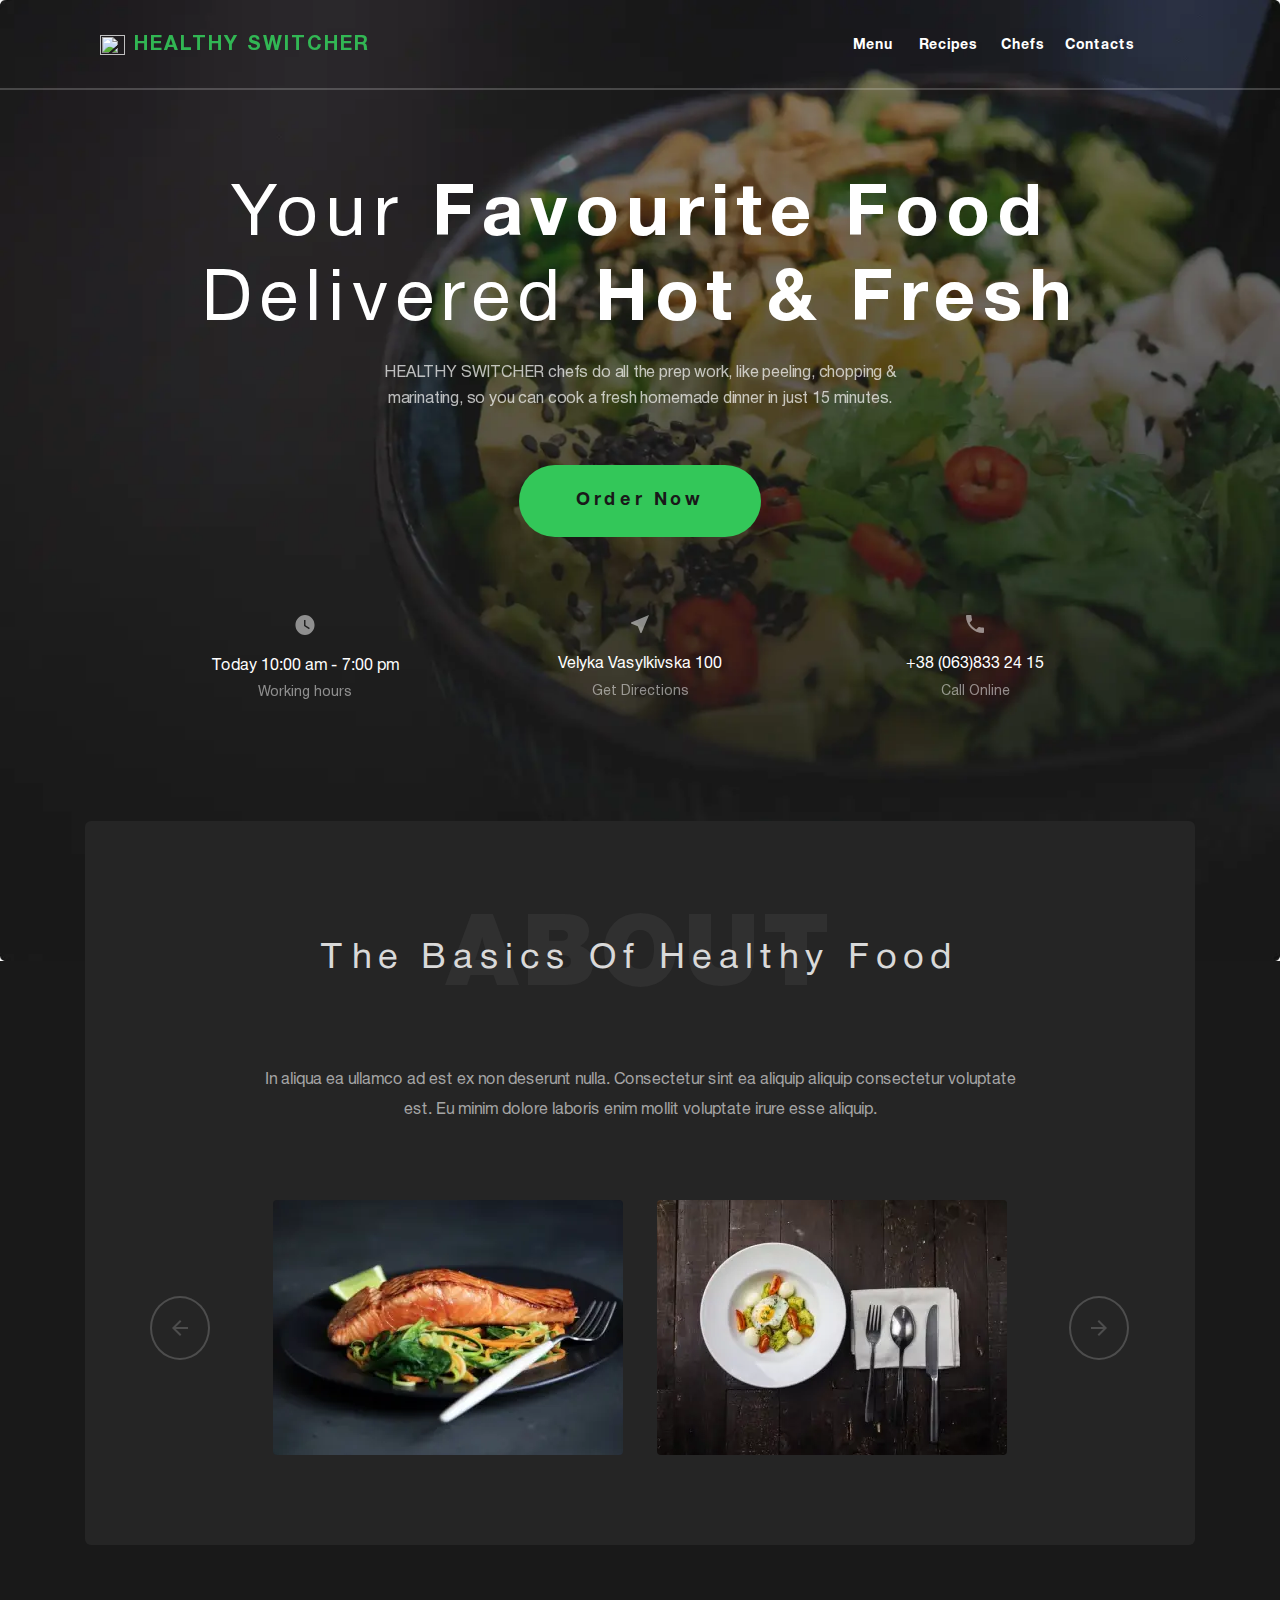
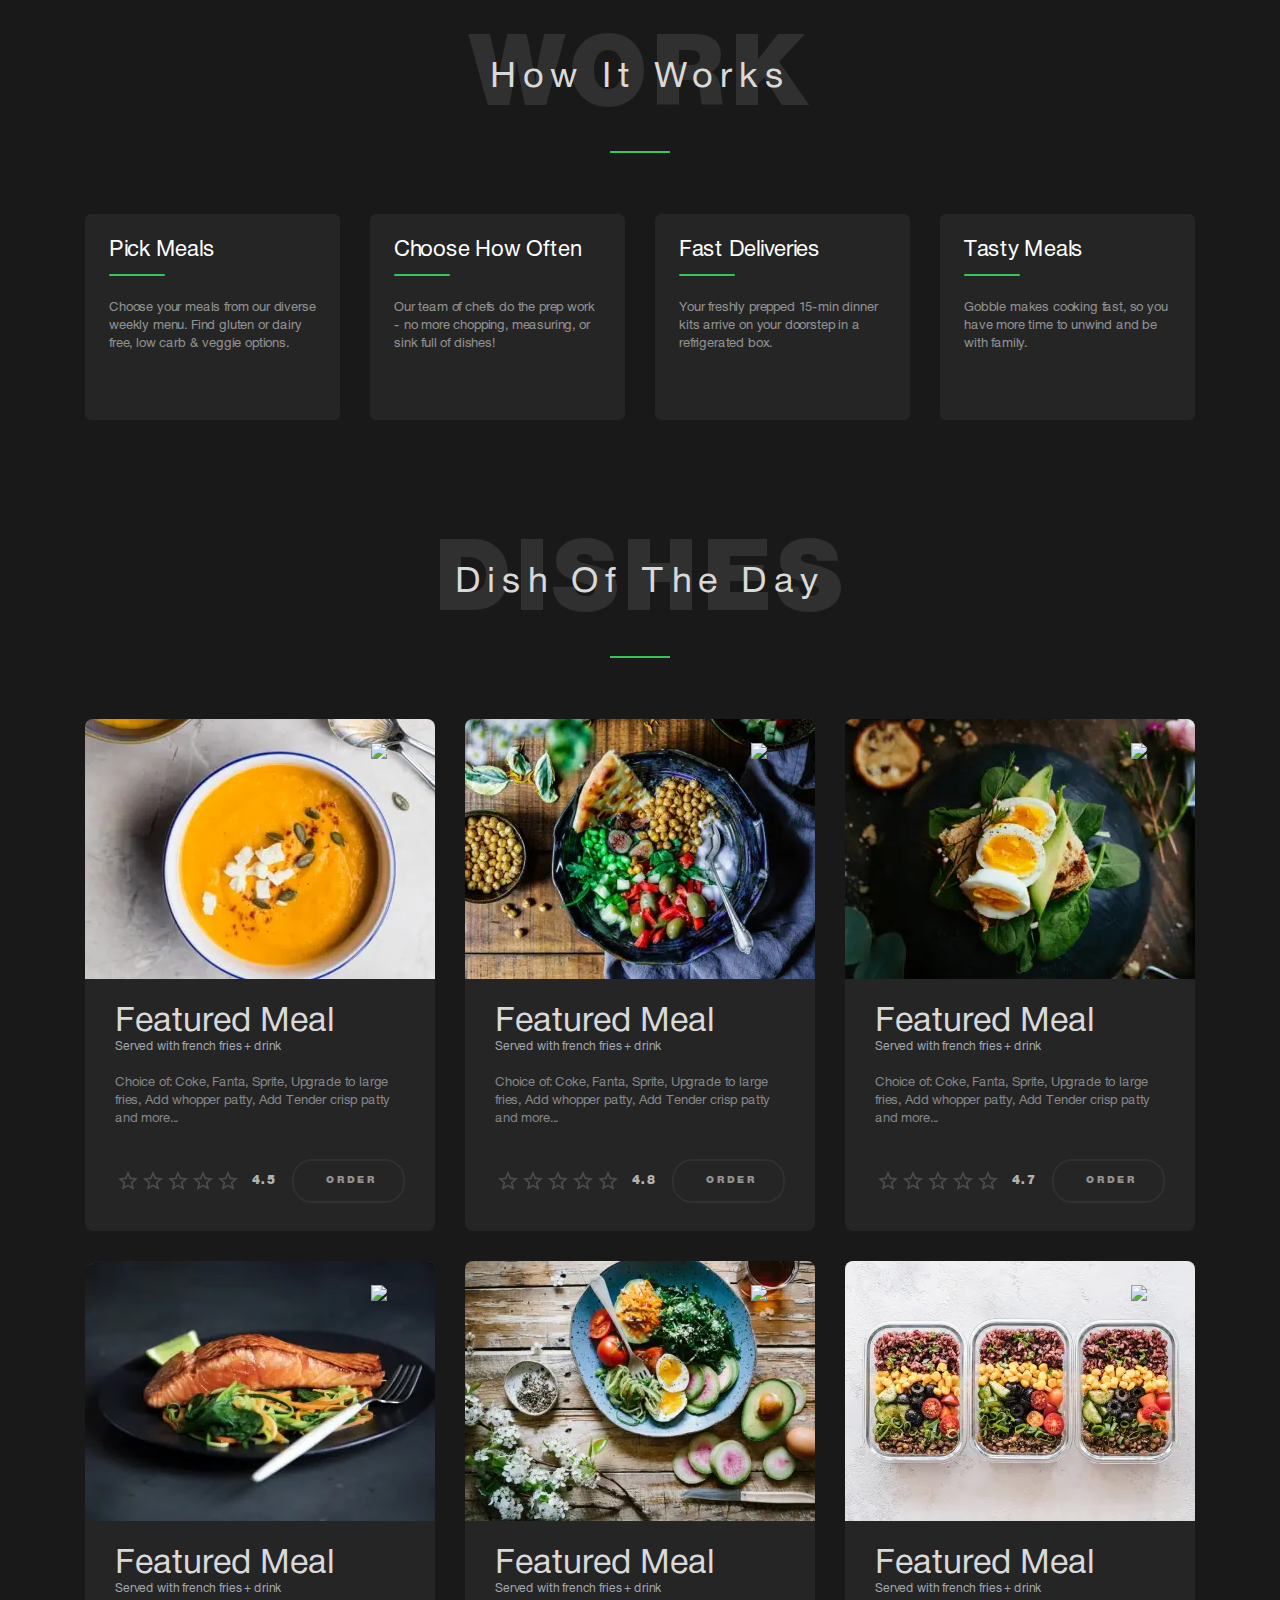
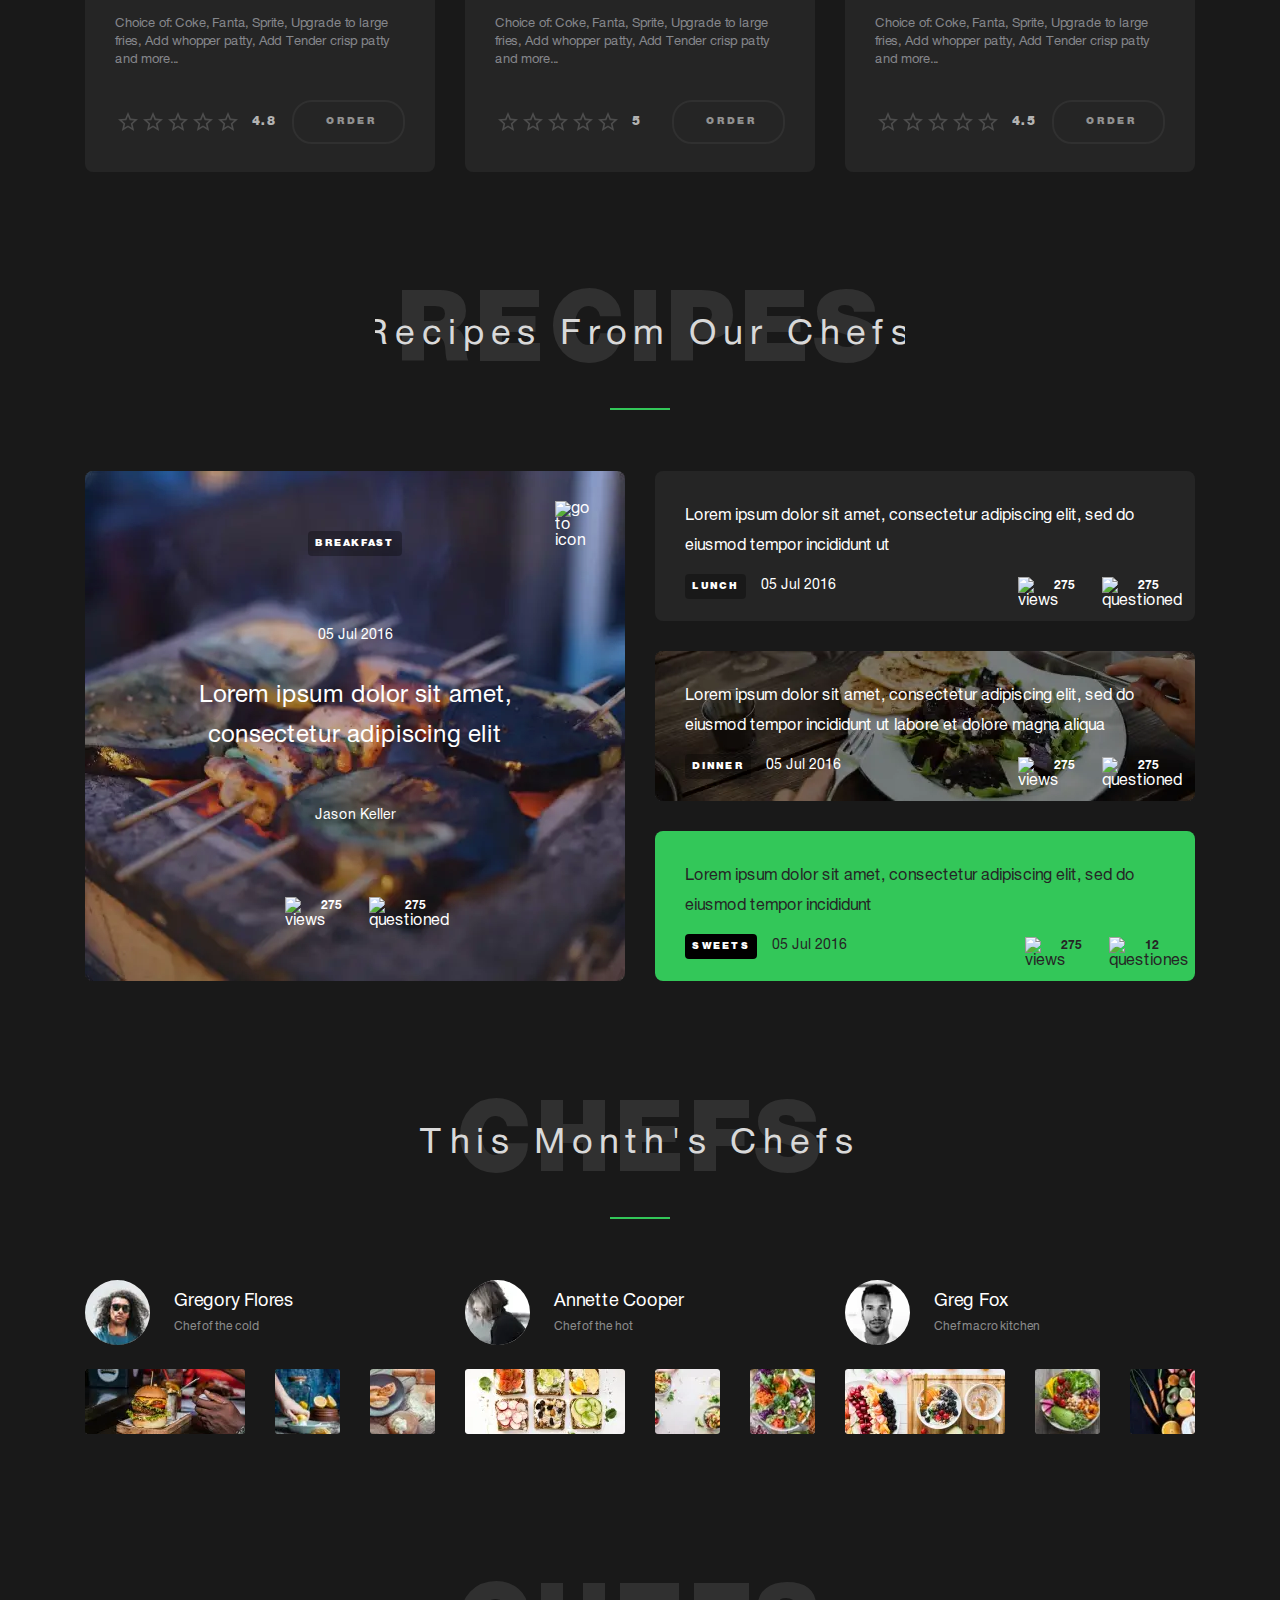
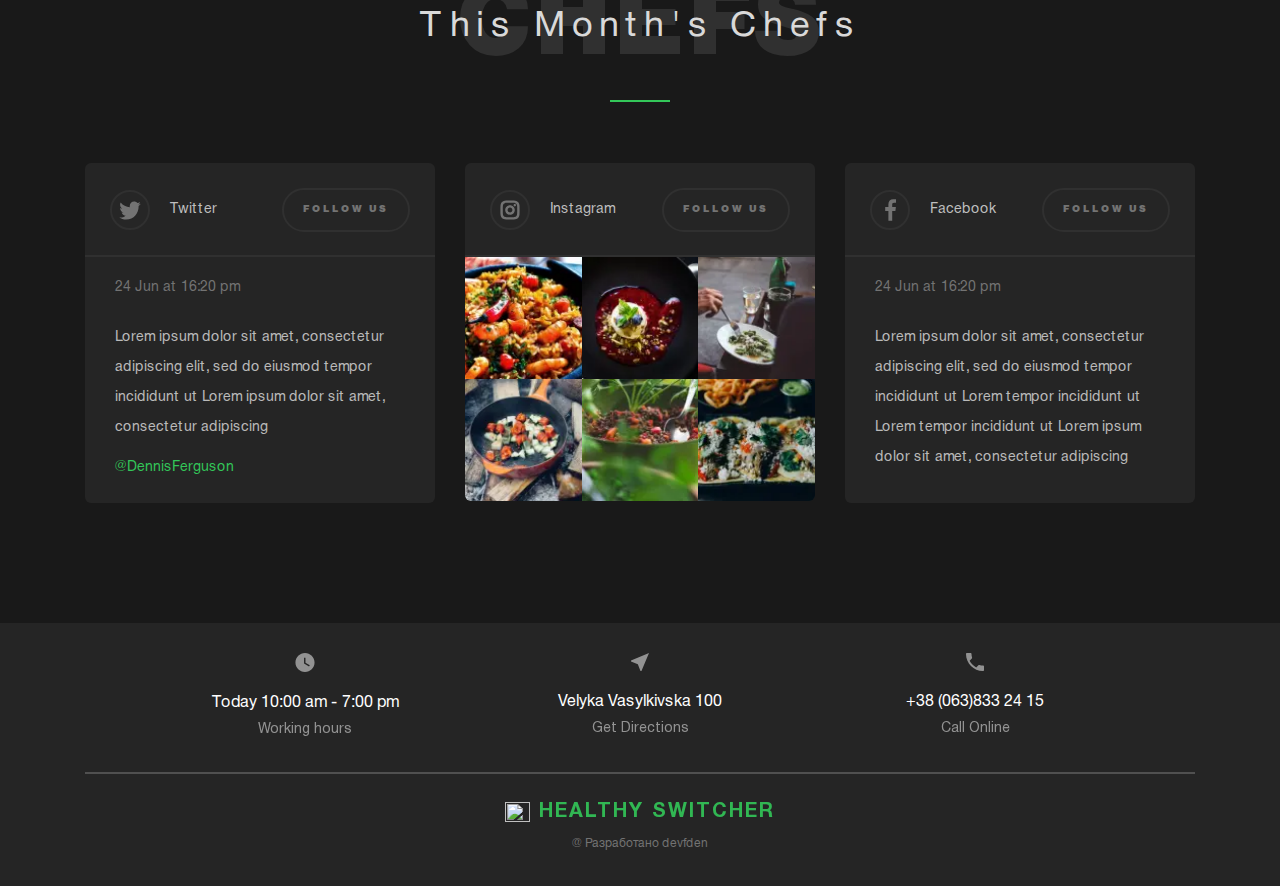
==== commit f6fe25f0: "Improved footer logo behavior on large font-size" ====
--- a/index.html
+++ b/index.html
@@ -1,906 +1,791 @@
 <!DOCTYPE html>
 <html lang="en">
-  <head>
-    <title>Healthy Switcher by fazdendev</title>
-    <meta charset="UTF-8" />
-    <meta name="format-detection" content="telephone=no" />
-    <meta name="description" content="Healthy Switcher portfolio work by fazdendev" />
-    <meta name="keywords" content="HTML, CSS, Java Script, Frontend, Фазалов Денис, Fazalov Denis, fazdendev, portfolio work, портфолио" />
-    <meta name="author" content="Fazalov Denis" />
-    <!-- <style>body{opacity: 0;}</style> -->
-    <link rel="stylesheet" href="css/style.min.css?_v=20220711142640" />
-    <link rel="shortcut icon" href="favicon.ico" />
-    <link href="css/libs/aos.css" rel="stylesheet" />
-    <!-- <meta name="robots" content="noindex, nofollow"> -->
-    <meta name="viewport" content="width=device-width, initial-scale=1.0" />
-    <meta name="google-site-verification" content="dnucKvalOAKwlwPXuWH4gTUpBWg4b3fdMFd5cB3--GM" />
-  </head>
 
-  <body data-aos-duration="200">
-    <div class="wrapper">
-      <header class="header">
-        <div class="header__container">
-          <div class="header__row">
-            <div class="header__logo logo">
-              <a href="#" class="logo__link">
-                <div class="logo__icon">
-                  <img src="img/header/Logo.svg" alt="" class="logo__picture" />
-                </div>
-                <div class="logo__text">Healthy Switcher</div>
-              </a>
-            </div>
-            <nav class="header_menu menu">
-              <ul class="menu__elements">
-                <li class="menu__element">
-                  <a class="menu__link" href="#menu">Menu</a>
-                </li>
-                <li class="menu__element">
-                  <a class="menu__link" href="#chefs-recipes">Recipes</a>
-                </li>
-                <li class="menu__element">
-                  <a class="menu__link" href="#chefs">Chefs</a>
-                </li>
-                <li class="menu__element">
-                  <a class="menu__link" href="#contacts">Contacts</a>
-                </li>
-              </ul>
-            </nav>
-          </div>
-          <div class="icon-menu">
-            <span></span>
-          </div>
-        </div>
-        <div class="header__bc"></div>
-      </header>
+<head>
+	<title>Healthy Switcher by fazdendev</title>
+	<meta charset="UTF-8" />
+	<meta name="format-detection" content="telephone=no" />
+	<meta name="description" content="Healthy Switcher portfolio work by fazdendev" />
+	<meta name="keywords" content="HTML, CSS, Java Script, Frontend, Фазалов Денис, Fazalov Denis, fazdendev, portfolio work, портфолио" />
+	<meta name="author" content="Fazalov Denis" />
+	<!-- <style>body{opacity: 0;}</style> -->
+	<link rel="stylesheet" href="css/style.min.css?_v=20220716163034" />
+	<link rel="shortcut icon" href="favicon.ico" />
+	<link href="css/libs/aos.css" rel="stylesheet" />
+	<!-- <meta name="robots" content="noindex, nofollow"> -->
+	<meta name="viewport" content="width=device-width, initial-scale=1.0" />
+</head>
+<body data-aos-duration="200">
+	<div class="wrapper">
+		<header class="header">
+			<div class="header__container">
+				<div class="header__row">
+					<div class="header__logo logo">
+						<a href="#" class="logo__link">
+							<div class="logo__icon">
+								<img src="img/header/Logo.svg" alt="" class="logo__picture" />
+							</div>
+							<div class="logo__text">Healthy Switcher</div>
+						</a>
+					</div>
+					<nav class="header_menu menu">
+						<ul class="menu__elements">
+							<li class="menu__element">
+								<a class="menu__link" href="#menu">Menu</a>
+							</li>
+							<li class="menu__element">
+								<a class="menu__link" href="#chefs-recipes">Recipes</a>
+							</li>
+							<li class="menu__element">
+								<a class="menu__link" href="#chefs">Chefs</a>
+							</li>
+							<li class="menu__element">
+								<a class="menu__link" href="#contacts">Contacts</a>
+							</li>
+						</ul>
+					</nav>
+				</div>
+				<div class="icon-menu">
+					<span></span>
+				</div>
+			</div>
+			<div class="header__bc"></div>
+		</header>
 
-      <main class="home-page">
-        <section class="main-screen" id="contacts">
-          <div class="main-screen__background">
-            <picture
-              ><source srcset="img/main/main-screen/salad-background.webp" type="image/webp" />
-              <img src="img/main/main-screen/salad-background.jpg" alt="bowl-of-salad" class="main-screen__picture-background"
-            /></picture>
-          </div>
-          <div class="main-screen__container">
-            <h1 class="main-screen__main-title main-title">
-              Your
-              <mark class="main-title__mark">favourite food </mark>delivered
-              <mark class="main-title__mark">hot & fresh</mark>
-            </h1>
-            <h2 class="main-screen__main-subtitle main-subtitle">HEALTHY SWITCHER chefs do all the prep work, like peeling, chopping & marinating, so you can cook a fresh homemade dinner in just 15 minutes.</h2>
+		<main class="home-page">
+			<section class="main-screen" id="contacts">
+				<div class="main-screen__background">
+					<picture><source srcset="img/main/main-screen/salad-background.webp" type="image/webp"><img src="img/main/main-screen/salad-background.jpg" alt="bowl-of-salad" class="main-screen__picture-background" /></picture>
+				</div>
+				<div class="main-screen__container">
+					<h1 class="main-screen__main-title main-title">
+						Your
+						<mark class="main-title__mark">favourite food </mark>delivered
+						<mark class="main-title__mark">hot & fresh</mark>
+					</h1>
+					<h2 class="main-screen__main-subtitle main-subtitle">HEALTHY SWITCHER chefs do all the prep work, like peeling, chopping & marinating, so you can cook a fresh homemade dinner in just 15 minutes.</h2>
 
-            <button type="submit" class="main-screen__main-button main-button">Order Now</button>
+					<button type="submit" class="main-screen__main-button main-button">Order Now</button>
 
-            <div class="info-columns">
-              <div class="info-columns__column">
-                <div class="column-info">
-                  <div class="column-info__img">
-                    <img src="img/common/ic_watch_later.svg" alt="watch" class="column-info__picture" />
-                  </div>
-                  <div class="column-info__title">Today 10:00 am - 7:00 pm</div>
-                  <div class="column-info__subtitle">Working hours</div>
-                </div>
-              </div>
-              <div class="info-columns__column">
-                <div class="column-info">
-                  <div class="column-info__img">
-                    <img src="img/common/ic_near_me.svg" alt="location" class="column-info__picture" />
-                  </div>
-                  <div class="column-info__title">Velyka Vasylkivska 100</div>
-                  <div class="column-info__subtitle">Get Directions</div>
-                </div>
-              </div>
-              <div class="info-columns__column">
-                <div class="column-info">
-                  <div class="column-info__img">
-                    <img src="img/common/ic_call.svg" alt="phone" class="column-info__picture" />
-                  </div>
-                  <div class="column-info__title">+38 (063)833 24 15</div>
-                  <div class="column-info__subtitle">Call Online</div>
-                </div>
-              </div>
-            </div>
-          </div>
-        </section>
-        <section class="home-page__health-food-basics health-food-basics">
-          <div class="health-food-basics__container">
-            <div class="health-food-basics__wrapper">
-              <div class="health-food-basics__titles titles" data-aos="fade-up">
-                <h3 class="health-food-basics__title title">The Basics Of Healthy Food</h3>
-                <h4 class="health-food-basics__background-title background-title">ABOUT</h4>
-              </div>
-              <div class="health-food-basics__info" data-aos="fade-up">In aliqua ea ullamco ad est ex non deserunt nulla. Consectetur sint ea aliquip aliquip consectetur voluptate est. Eu minim dolore laboris enim mollit voluptate irure esse aliquip.</div>
-              <div class="health-food-basics__slider slider" data-aos="fade-up" data-aos-delay="100">
-                <button class="swiper-button-prev swiper-button">
-                  <span class="swiper-button__element"></span>
-                </button>
-                <div class="swiper">
-                  <div class="swiper-wrapper">
-                    <div class="swiper-slide">
-                      <div class="swiper__picture">
-                        <picture
-                          ><source srcset="img/main/health-food-basics/salmon.webp" type="image/webp" />
-                          <img src="img/main/health-food-basics/salmon.jpg" alt="tasty-food" class="swiper__img"
-                        /></picture>
-                      </div>
-                    </div>
-                    <div class="swiper-slide">
-                      <div class="swiper__picture">
-                        <picture
-                          ><source srcset="img/main/health-food-basics/egg-salad.webp" type="image/webp" />
-                          <img src="img/main/health-food-basics/egg-salad.jpg" alt="tasty-food" class="swiper__img"
-                        /></picture>
-                      </div>
-                    </div>
-                    <div class="swiper-slide">
-                      <div class="swiper__picture">
-                        <picture
-                          ><source srcset="img/main/health-food-basics/pizza.webp" type="image/webp" />
-                          <img src="img/main/health-food-basics/pizza.jpg" alt="tasty-food" class="swiper__img"
-                        /></picture>
-                      </div>
-                    </div>
-                    <div class="swiper-slide">
-                      <div class="swiper__picture">
-                        <picture
-                          ><source srcset="img/main/health-food-basics/ramen.webp" type="image/webp" />
-                          <img src="img/main/health-food-basics/ramen.jpg" alt="tasty-food" class="swiper__img"
-                        /></picture>
-                      </div>
-                    </div>
-                    <div class="swiper-slide">
-                      <div class="swiper__picture">
-                        <picture
-                          ><source srcset="img/main/health-food-basics/donuts.webp" type="image/webp" />
-                          <img src="img/main/health-food-basics/donuts.jpg" alt="tasty-food" class="swiper__img"
-                        /></picture>
-                      </div>
-                    </div>
-                    <div class="swiper-slide">
-                      <div class="swiper__picture">
-                        <picture
-                          ><source srcset="img/main/health-food-basics/desert-toast.webp" type="image/webp" />
-                          <img src="img/main/health-food-basics/desert-toast.jpg" alt="tasty-food" class="swiper__img"
-                        /></picture>
-                      </div>
-                    </div>
-                  </div>
-                </div>
-                <button class="swiper-button-next swiper-button">
-                  <span class="swiper-button__element"></span>
-                </button>
-              </div>
-            </div>
-          </div>
-        </section>
-        <section class="how-it-works home-page__how-it-works">
-          <div class="how-it-works__container">
-            <div class="how-it-works__titles titles" data-aos="fade-up">
-              <h3 class="titles__title title">how it works</h3>
-              <h4 class="titles__background-title background-title">WORK</h4>
-            </div>
-            <div class="how-it-works__columns">
-              <div class="how-it-works__column" data-aos="fade-up" data-aos-delay="100">
-                <article class="item-how-works">
-                  <h5 class="item-how-works__title">Pick meals</h5>
-                  <div class="item-how-works__text">Choose your meals from our diverse weekly menu. Find gluten or dairy free, low carb & veggie options.</div>
-                </article>
-              </div>
-              <div class="how-it-works__column" data-aos="fade-up" data-aos-delay="200">
-                <article class="item-how-works">
-                  <h5 class="item-how-works__title">Choose how often</h5>
-                  <div class="item-how-works__text">Our team of chefs do the prep work - no more chopping, measuring, or sink full of dishes!</div>
-                </article>
-              </div>
-              <div class="how-it-works__column" data-aos="fade-up" data-aos-delay="300">
-                <article class="item-how-works">
-                  <h5 class="item-how-works__title">fast deliveries</h5>
-                  <div class="item-how-works__text">Your freshly prepped 15-min dinner kits arrive on your doorstep in a refrigerated box.</div>
-                </article>
-              </div>
-              <div class="how-it-works__column" data-aos="fade-up" data-aos-delay="400">
-                <article class="item-how-works">
-                  <h5 class="item-how-works__title">tasty meals</h5>
-                  <div class="item-how-works__text">Gobble makes cooking fast, so you have more time to unwind and be with family.</div>
-                </article>
-              </div>
-            </div>
-          </div>
-        </section>
-        <section class="home-page__dishes dishes" id="menu">
-          <div class="dishes__container">
-            <div class="dishes__titles titles" data-aos="fade-up">
-              <h3 class="titles__title title">Dish Of The Day</h3>
-              <h4 class="titles__background-title background-title">DISHES</h4>
-            </div>
-            <div class="dishes__decor"></div>
-            <div class="dishes__meals meals">
-              <div class="meals__item" data-aos="fade-up">
-                <article class="item-meal">
-                  <a href="#" class="item-meal__link">
-                    <div class="item-meal__picture">
-                      <picture
-                        ><source srcset="img/main/dishes/dish_1.webp" type="image/webp" />
-                        <img src="img/main/dishes/dish_1.jpg" alt="tasty dish" class="item-meal__img"
-                      /></picture>
-                    </div>
-                    <div class="item-meal__next">
-                      <img src="img/main/dishes/go-to.svg" alt="go to icon" class="item-meal__img" />
-                    </div>
-                  </a>
-                  <div class="item-meal__content">
-                    <a href="#" class="item-meal__link-titles">
-                      <h5 class="item-meal__title">Featured Meal</h5>
-                      <h6 class="item-meal__subtitle subtitle">Served with french fries + drink</h6>
-                    </a>
-                    <div class="item-meal__info info">Choice of: Coke, Fanta, Sprite, Upgrade to large fries, Add whopper patty, Add Tender crisp patty and more...</div>
-                    <div class="item-meal__footer-row">
-                      <div class="item-meal__rating rating editable">
-                        <div class="rating__body">
-                          <div class="rating__items">
-                            <input type="radio" class="rating__item" value="1" name="rating" />
-                            <input type="radio" class="rating__item" value="2" name="rating" />
-                            <input type="radio" class="rating__item" value="3" name="rating" />
-                            <input type="radio" class="rating__item" value="4" name="rating" />
-                            <input type="radio" class="rating__item" value="5" name="rating" />
-                          </div>
-                          <div class="rating__active">
-                            <div class="rating__items_active">
-                              <input class="rating__item_active" value="1" />
-                              <input class="rating__item_active" value="2" />
-                              <input class="rating__item_active" value="3" />
-                              <input class="rating__item_active" value="4" />
-                              <input class="rating__item_active" value="5" />
-                            </div>
-                          </div>
-                        </div>
-                        <div class="rating__value">4.5</div>
-                      </div>
-                      <button class="order-button item-meal__order-button">ORDER</button>
-                    </div>
-                  </div>
-                </article>
-              </div>
-              <div class="meals__item" data-aos="fade-up" data-aos-delay="200">
-                <article class="item-meal">
-                  <a href="#" class="item-meal__link">
-                    <div class="item-meal__picture">
-                      <picture
-                        ><source srcset="img/main/dishes/dish_2.webp" type="image/webp" />
-                        <img src="img/main/dishes/dish_2.jpg" alt="tasty dish" class="item-meal__img"
-                      /></picture>
-                    </div>
-                    <div class="item-meal__next">
-                      <img src="img/main/dishes/go-to.svg" alt="go to icon" class="item-meal__img" />
-                    </div>
-                  </a>
-                  <div class="item-meal__content">
-                    <a href="#" class="item-meal__link-titles">
-                      <h5 class="item-meal__title">Featured Meal</h5>
-                      <h6 class="item-meal__subtitle subtitle">Served with french fries + drink</h6>
-                    </a>
-                    <div class="item-meal__info info">Choice of: Coke, Fanta, Sprite, Upgrade to large fries, Add whopper patty, Add Tender crisp patty and more...</div>
-                    <div class="item-meal__footer-row">
-                      <div class="item-meal__rating rating editable">
-                        <div class="rating__body">
-                          <div class="rating__items">
-                            <input type="radio" class="rating__item" value="1" name="rating" />
-                            <input type="radio" class="rating__item" value="2" name="rating" />
-                            <input type="radio" class="rating__item" value="3" name="rating" />
-                            <input type="radio" class="rating__item" value="4" name="rating" />
-                            <input type="radio" class="rating__item" value="5" name="rating" />
-                          </div>
-                          <div class="rating__active">
-                            <div class="rating__items_active">
-                              <input class="rating__item_active" value="1" />
-                              <input class="rating__item_active" value="2" />
-                              <input class="rating__item_active" value="3" />
-                              <input class="rating__item_active" value="4" />
-                              <input class="rating__item_active" value="5" />
-                            </div>
-                          </div>
-                        </div>
-                        <div class="rating__value">4.8</div>
-                      </div>
-                      <button class="order-button item-meal__order-button">ORDER</button>
-                    </div>
-                  </div>
-                </article>
-              </div>
-              <div class="meals__item" data-aos="fade-up" data-aos-delay="300">
-                <article class="item-meal">
-                  <a href="#" class="item-meal__link">
-                    <div class="item-meal__picture">
-                      <picture
-                        ><source srcset="img/main/dishes/dish_3.webp" type="image/webp" />
-                        <img src="img/main/dishes/dish_3.jpg" alt="tasty dish" class="item-meal__img"
-                      /></picture>
-                    </div>
-                    <div class="item-meal__next">
-                      <img src="img/main/dishes/go-to.svg" alt="go to icon" class="item-meal__img" />
-                    </div>
-                  </a>
-                  <div class="item-meal__content">
-                    <a href="#" class="item-meal__link-titles">
-                      <h5 class="item-meal__title">Featured Meal</h5>
-                      <h6 class="item-meal__subtitle subtitle">Served with french fries + drink</h6>
-                    </a>
-                    <div class="item-meal__info info">Choice of: Coke, Fanta, Sprite, Upgrade to large fries, Add whopper patty, Add Tender crisp patty and more...</div>
-                    <div class="item-meal__footer-row">
-                      <div class="item-meal__rating rating editable">
-                        <div class="rating__body">
-                          <div class="rating__items">
-                            <input type="radio" class="rating__item" value="1" name="rating" />
-                            <input type="radio" class="rating__item" value="2" name="rating" />
-                            <input type="radio" class="rating__item" value="3" name="rating" />
-                            <input type="radio" class="rating__item" value="4" name="rating" />
-                            <input type="radio" class="rating__item" value="5" name="rating" />
-                          </div>
-                          <div class="rating__active">
-                            <div class="rating__items_active">
-                              <input class="rating__item_active" value="1" />
-                              <input class="rating__item_active" value="2" />
-                              <input class="rating__item_active" value="3" />
-                              <input class="rating__item_active" value="4" />
-                              <input class="rating__item_active" value="5" />
-                            </div>
-                          </div>
-                        </div>
-                        <div class="rating__value">4.7</div>
-                      </div>
-                      <button class="order-button item-meal__order-button">ORDER</button>
-                    </div>
-                  </div>
-                </article>
-              </div>
-              <div class="meals__item" data-aos="fade-up" data-aos-delay="400">
-                <article class="item-meal">
-                  <a href="#" class="item-meal__link">
-                    <div class="item-meal__picture">
-                      <picture
-                        ><source srcset="img/main/dishes/dish_4.webp" type="image/webp" />
-                        <img src="img/main/dishes/dish_4.jpg" alt="tasty dish" class="item-meal__img"
-                      /></picture>
-                    </div>
-                    <div class="item-meal__next">
-                      <img src="img/main/dishes/go-to.svg" alt="go to icon" class="item-meal__img" />
-                    </div>
-                  </a>
-                  <div class="item-meal__content">
-                    <a href="#" class="item-meal__link-titles">
-                      <h5 class="item-meal__title">Featured Meal</h5>
-                      <h6 class="item-meal__subtitle subtitle">Served with french fries + drink</h6>
-                    </a>
-                    <div class="item-meal__info info">Choice of: Coke, Fanta, Sprite, Upgrade to large fries, Add whopper patty, Add Tender crisp patty and more...</div>
-                    <div class="item-meal__footer-row">
-                      <div class="item-meal__rating rating editable">
-                        <div class="rating__body">
-                          <div class="rating__items">
-                            <input type="radio" class="rating__item" value="1" name="rating" />
-                            <input type="radio" class="rating__item" value="2" name="rating" />
-                            <input type="radio" class="rating__item" value="3" name="rating" />
-                            <input type="radio" class="rating__item" value="4" name="rating" />
-                            <input type="radio" class="rating__item" value="5" name="rating" />
-                          </div>
-                          <div class="rating__active">
-                            <div class="rating__items_active">
-                              <input class="rating__item_active" value="1" />
-                              <input class="rating__item_active" value="2" />
-                              <input class="rating__item_active" value="3" />
-                              <input class="rating__item_active" value="4" />
-                              <input class="rating__item_active" value="5" />
-                            </div>
-                          </div>
-                        </div>
-                        <div class="rating__value">4.8</div>
-                      </div>
-                      <button class="order-button item-meal__order-button">ORDER</button>
-                    </div>
-                  </div>
-                </article>
-              </div>
-              <div class="meals__item" data-aos="fade-up" data-aos-delay="500">
-                <article class="item-meal">
-                  <a href="#" class="item-meal__link">
-                    <div class="item-meal__picture">
-                      <picture
-                        ><source srcset="img/main/dishes/dish_5.webp" type="image/webp" />
-                        <img src="img/main/dishes/dish_5.jpg" alt="tasty dish" class="item-meal__img"
-                      /></picture>
-                    </div>
-                    <div class="item-meal__next">
-                      <img src="img/main/dishes/go-to.svg" alt="go to icon" class="item-meal__img" />
-                    </div>
-                  </a>
-                  <div class="item-meal__content">
-                    <a href="#" class="item-meal__link-titles">
-                      <h5 class="item-meal__title">Featured Meal</h5>
-                      <h6 class="item-meal__subtitle subtitle">Served with french fries + drink</h6>
-                    </a>
-                    <div class="item-meal__info info">Choice of: Coke, Fanta, Sprite, Upgrade to large fries, Add whopper patty, Add Tender crisp patty and more...</div>
-                    <div class="item-meal__footer-row">
-                      <div class="item-meal__rating rating editable">
-                        <div class="rating__body">
-                          <div class="rating__items">
-                            <input type="radio" class="rating__item" value="1" name="rating" />
-                            <input type="radio" class="rating__item" value="2" name="rating" />
-                            <input type="radio" class="rating__item" value="3" name="rating" />
-                            <input type="radio" class="rating__item" value="4" name="rating" />
-                            <input type="radio" class="rating__item" value="5" name="rating" />
-                          </div>
-                          <div class="rating__active">
-                            <div class="rating__items_active">
-                              <input class="rating__item_active" value="1" name="rating" />
-                              <input class="rating__item_active" value="2" name="rating" />
-                              <input class="rating__item_active" value="3" name="rating" />
-                              <input class="rating__item_active" value="4" name="rating" />
-                              <input class="rating__item_active" value="5" name="rating" />
-                            </div>
-                          </div>
-                        </div>
-                        <div class="rating__value">5</div>
-                      </div>
-                      <button class="order-button item-meal__order-button">ORDER</button>
-                    </div>
-                  </div>
-                </article>
-              </div>
-              <div class="meals__item" data-aos="fade-up" data-aos-delay="600">
-                <article class="item-meal">
-                  <a href="#" class="item-meal__link">
-                    <div class="item-meal__picture">
-                      <picture
-                        ><source srcset="img/main/dishes/dish_6.webp" type="image/webp" />
-                        <img src="img/main/dishes/dish_6.jpg" alt="tasty dish" class="item-meal__img"
-                      /></picture>
-                    </div>
-                    <div class="item-meal__next">
-                      <img src="img/main/dishes/go-to.svg" alt="go to icon" class="item-meal__img" />
-                    </div>
-                  </a>
-                  <div class="item-meal__content">
-                    <a href="#" class="item-meal__link-titles">
-                      <h5 class="item-meal__title">Featured Meal</h5>
-                      <h6 class="item-meal__subtitle subtitle">Served with french fries + drink</h6>
-                    </a>
-                    <div class="item-meal__info info">Choice of: Coke, Fanta, Sprite, Upgrade to large fries, Add whopper patty, Add Tender crisp patty and more...</div>
-                    <div class="item-meal__footer-row">
-                      <div class="item-meal__rating rating editable">
-                        <div class="rating__body">
-                          <div class="rating__items">
-                            <input type="radio" class="rating__item" value="1" name="rating" />
-                            <input type="radio" class="rating__item" value="2" name="rating" />
-                            <input type="radio" class="rating__item" value="3" name="rating" />
-                            <input type="radio" class="rating__item" value="4" name="rating" />
-                            <input type="radio" class="rating__item" value="5" name="rating" />
-                          </div>
-                          <div class="rating__active">
-                            <div class="rating__items_active">
-                              <input class="rating__item_active" value="1" />
-                              <input class="rating__item_active" value="2" />
-                              <input class="rating__item_active" value="3" />
-                              <input class="rating__item_active" value="4" />
-                              <input class="rating__item_active" value="5" />
-                            </div>
-                          </div>
-                        </div>
-                        <div class="rating__value">4.5</div>
-                      </div>
-                      <button class="order-button item-meal__order-button">ORDER</button>
-                    </div>
-                  </div>
-                </article>
-              </div>
-            </div>
-          </div>
-        </section>
-        <section class="home-page__chefs-recipes chefs-recipes" id="chefs-recipes">
-          <div class="chefs-recipes__container">
-            <div class="chefs-recipes__titles titles" data-aos="fade-up">
-              <h3 class="titles__title title">Recipes From Our Chefs</h3>
-              <h4 class="titles__background-title background-title">RECIPES</h4>
-            </div>
-            <div class="chefs-recipes__columns">
-              <div class="chefs-recipes__column" data-aos="fade-up" data-aos-delay="100">
-                <article class="meal-chefs-recipes">
-                  <a href="#" class="meal-chefs-recipes__link">
-                    <div class="meal-chefs-recipes__wrapper">
-                      <div class="meal-chefs-recipes__bg">
-                        <picture
-                          ><source srcset="img/main/chefs-recipes/grill.webp" type="image/webp" />
-                          <img src="img/main/chefs-recipes/grill.jpg" alt="grill" class="meal-chefs-recipes__picture"
-                        /></picture>
-                      </div>
-                      <div class="meal-chefs-recipes__next">
-                        <img src="img/main/chefs-recipes/next.svg" alt="go to icon" class="meal-chefs-recipes__picture" />
-                      </div>
+					<div class="info-columns">
+						<div class="info-columns__column">
+							<div class="column-info">
+								<div class="column-info__img">
+									<img src="img/common/ic_watch_later.svg" alt="watch" class="column-info__picture" />
+								</div>
+								<div class="column-info__title">Today 10:00 am - 7:00 pm</div>
+								<div class="column-info__subtitle">Working hours</div>
+							</div>
+						</div>
+						<div class="info-columns__column">
+							<div class="column-info">
+								<div class="column-info__img">
+									<img src="img/common/ic_near_me.svg" alt="location" class="column-info__picture" />
+								</div>
+								<div class="column-info__title">Velyka Vasylkivska 100</div>
+								<div class="column-info__subtitle">Get Directions</div>
+							</div>
+						</div>
+						<div class="info-columns__column">
+							<div class="column-info">
+								<div class="column-info__img">
+									<img src="img/common/ic_call.svg" alt="phone" class="column-info__picture" />
+								</div>
+								<div class="column-info__title">+38 (063)833 24 15</div>
+								<div class="column-info__subtitle">Call Online</div>
+							</div>
+						</div>
+					</div>
+				</div>
+			</section>
+			<section class="home-page__health-food-basics health-food-basics">
+				<div class="health-food-basics__container">
+					<div class="health-food-basics__wrapper">
+						<div class="health-food-basics__titles titles" data-aos="fade-up">
+							<h3 class="health-food-basics__title title">The Basics Of Healthy Food</h3>
+							<h4 class="health-food-basics__background-title background-title">ABOUT</h4>
+						</div>
+						<div class="health-food-basics__info" data-aos="fade-up">In aliqua ea ullamco ad est ex non deserunt nulla. Consectetur sint ea aliquip aliquip consectetur voluptate est. Eu minim dolore laboris enim mollit voluptate irure esse aliquip.</div>
+						<div class="health-food-basics__slider slider" data-aos="fade-up" data-aos-delay="100">
+							<button class="swiper-button-prev swiper-button">
+								<span class="swiper-button__element"></span>
+							</button>
+							<div class="swiper">
+								<div class="swiper-wrapper">
+									<div class="swiper-slide">
+										<div class="swiper__picture">
+											<picture><source srcset="img/main/health-food-basics/salmon.webp" type="image/webp"><img src="img/main/health-food-basics/salmon.jpg" alt="tasty-food" class="swiper__img" /></picture>
+										</div>
+									</div>
+									<div class="swiper-slide">
+										<div class="swiper__picture">
+											<picture><source srcset="img/main/health-food-basics/egg-salad.webp" type="image/webp"><img src="img/main/health-food-basics/egg-salad.jpg" alt="tasty-food" class="swiper__img" /></picture>
+										</div>
+									</div>
+									<div class="swiper-slide">
+										<div class="swiper__picture">
+											<picture><source srcset="img/main/health-food-basics/pizza.webp" type="image/webp"><img src="img/main/health-food-basics/pizza.jpg" alt="tasty-food" class="swiper__img" /></picture>
+										</div>
+									</div>
+									<div class="swiper-slide">
+										<div class="swiper__picture">
+											<picture><source srcset="img/main/health-food-basics/ramen.webp" type="image/webp"><img src="img/main/health-food-basics/ramen.jpg" alt="tasty-food" class="swiper__img" /></picture>
+										</div>
+									</div>
+									<div class="swiper-slide">
+										<div class="swiper__picture">
+											<picture><source srcset="img/main/health-food-basics/donuts.webp" type="image/webp"><img src="img/main/health-food-basics/donuts.jpg" alt="tasty-food" class="swiper__img" /></picture>
+										</div>
+									</div>
+									<div class="swiper-slide">
+										<div class="swiper__picture">
+											<picture><source srcset="img/main/health-food-basics/desert-toast.webp" type="image/webp"><img src="img/main/health-food-basics/desert-toast.jpg" alt="tasty-food" class="swiper__img" /></picture>
+										</div>
+									</div>
+								</div>
+							</div>
+							<button class="swiper-button-next swiper-button">
+								<span class="swiper-button__element"></span>
+							</button>
+						</div>
+					</div>
+				</div>
+			</section>
+			<section class="how-it-works home-page__how-it-works">
+				<div class="how-it-works__container">
+					<div class="how-it-works__titles titles" data-aos="fade-up">
+						<h3 class="titles__title title">how it works</h3>
+						<h4 class="titles__background-title background-title">WORK</h4>
+					</div>
+					<div class="how-it-works__columns">
+						<div class="how-it-works__column" data-aos="fade-up" data-aos-delay="100">
+							<article class="item-how-works">
+								<h5 class="item-how-works__title">Pick meals</h5>
+								<div class="item-how-works__text">Choose your meals from our diverse weekly menu. Find gluten or dairy free, low carb & veggie options.</div>
+							</article>
+						</div>
+						<div class="how-it-works__column" data-aos="fade-up" data-aos-delay="200">
+							<article class="item-how-works">
+								<h5 class="item-how-works__title">Choose how often</h5>
+								<div class="item-how-works__text">Our team of chefs do the prep work - no more chopping, measuring, or sink full of dishes!</div>
+							</article>
+						</div>
+						<div class="how-it-works__column" data-aos="fade-up" data-aos-delay="300">
+							<article class="item-how-works">
+								<h5 class="item-how-works__title">fast deliveries</h5>
+								<div class="item-how-works__text">Your freshly prepped 15-min dinner kits arrive on your doorstep in a refrigerated box.</div>
+							</article>
+						</div>
+						<div class="how-it-works__column" data-aos="fade-up" data-aos-delay="400">
+							<article class="item-how-works">
+								<h5 class="item-how-works__title">tasty meals</h5>
+								<div class="item-how-works__text">Gobble makes cooking fast, so you have more time to unwind and be with family.</div>
+							</article>
+						</div>
+					</div>
+				</div>
+			</section>
+			<section class="home-page__dishes dishes" id="menu">
+				<div class="dishes__container">
+					<div class="dishes__titles titles" data-aos="fade-up">
+						<h3 class="titles__title title">Dish Of The Day</h3>
+						<h4 class="titles__background-title background-title">DISHES</h4>
+					</div>
+					<div class="dishes__decor"></div>
+					<div class="dishes__meals meals">
+						<div class="meals__item" data-aos="fade-up">
+							<article class="item-meal">
+								<a href="#" class="item-meal__link">
+									<div class="item-meal__picture">
+										<picture><source srcset="img/main/dishes/dish_1.webp" type="image/webp"><img src="img/main/dishes/dish_1.jpg" alt="tasty dish" class="item-meal__img" /></picture>
+									</div>
+									<div class="item-meal__next">
+										<img src="img/main/dishes/go-to.svg" alt="go to icon" class="item-meal__img" />
+									</div>
+								</a>
+								<div class="item-meal__content">
+									<a href="#" class="item-meal__link-titles">
+										<h5 class="item-meal__title">Featured Meal</h5>
+										<h6 class="item-meal__subtitle subtitle">Served with french fries + drink</h6>
+									</a>
+									<div class="item-meal__info info">Choice of: Coke, Fanta, Sprite, Upgrade to large fries, Add whopper patty, Add Tender crisp patty and more...</div>
+									<div class="item-meal__footer-row">
+										<div class="item-meal__rating rating editable">
+											<div class="rating__body">
+												<div class="rating__items">
+													<input type="radio" class="rating__item" value="1" name="rating" />
+													<input type="radio" class="rating__item" value="2" name="rating" />
+													<input type="radio" class="rating__item" value="3" name="rating" />
+													<input type="radio" class="rating__item" value="4" name="rating" />
+													<input type="radio" class="rating__item" value="5" name="rating" />
+												</div>
+												<div class="rating__active">
+													<div class="rating__items_active">
+														<input class="rating__item_active" value="1" />
+														<input class="rating__item_active" value="2" />
+														<input class="rating__item_active" value="3" />
+														<input class="rating__item_active" value="4" />
+														<input class="rating__item_active" value="5" />
+													</div>
+												</div>
+											</div>
+											<div class="rating__value">4.5</div>
+										</div>
+										<button class="order-button item-meal__order-button">ORDER</button>
+									</div>
+								</div>
+							</article>
+						</div>
+						<div class="meals__item" data-aos="fade-up" data-aos-delay="200">
+							<article class="item-meal">
+								<a href="#" class="item-meal__link">
+									<div class="item-meal__picture">
+										<picture><source srcset="img/main/dishes/dish_2.webp" type="image/webp"><img src="img/main/dishes/dish_2.jpg" alt="tasty dish" class="item-meal__img" /></picture>
+									</div>
+									<div class="item-meal__next">
+										<img src="img/main/dishes/go-to.svg" alt="go to icon" class="item-meal__img" />
+									</div>
+								</a>
+								<div class="item-meal__content">
+									<a href="#" class="item-meal__link-titles">
+										<h5 class="item-meal__title">Featured Meal</h5>
+										<h6 class="item-meal__subtitle subtitle">Served with french fries + drink</h6>
+									</a>
+									<div class="item-meal__info info">Choice of: Coke, Fanta, Sprite, Upgrade to large fries, Add whopper patty, Add Tender crisp patty and more...</div>
+									<div class="item-meal__footer-row">
+										<div class="item-meal__rating rating editable">
+											<div class="rating__body">
+												<div class="rating__items">
+													<input type="radio" class="rating__item" value="1" name="rating" />
+													<input type="radio" class="rating__item" value="2" name="rating" />
+													<input type="radio" class="rating__item" value="3" name="rating" />
+													<input type="radio" class="rating__item" value="4" name="rating" />
+													<input type="radio" class="rating__item" value="5" name="rating" />
+												</div>
+												<div class="rating__active">
+													<div class="rating__items_active">
+														<input class="rating__item_active" value="1" />
+														<input class="rating__item_active" value="2" />
+														<input class="rating__item_active" value="3" />
+														<input class="rating__item_active" value="4" />
+														<input class="rating__item_active" value="5" />
+													</div>
+												</div>
+											</div>
+											<div class="rating__value">4.8</div>
+										</div>
+										<button class="order-button item-meal__order-button">ORDER</button>
+									</div>
+								</div>
+							</article>
+						</div>
+						<div class="meals__item" data-aos="fade-up" data-aos-delay="300">
+							<article class="item-meal">
+								<a href="#" class="item-meal__link">
+									<div class="item-meal__picture">
+										<picture><source srcset="img/main/dishes/dish_3.webp" type="image/webp"><img src="img/main/dishes/dish_3.jpg" alt="tasty dish" class="item-meal__img" /></picture>
+									</div>
+									<div class="item-meal__next">
+										<img src="img/main/dishes/go-to.svg" alt="go to icon" class="item-meal__img" />
+									</div>
+								</a>
+								<div class="item-meal__content">
+									<a href="#" class="item-meal__link-titles">
+										<h5 class="item-meal__title">Featured Meal</h5>
+										<h6 class="item-meal__subtitle subtitle">Served with french fries + drink</h6>
+									</a>
+									<div class="item-meal__info info">Choice of: Coke, Fanta, Sprite, Upgrade to large fries, Add whopper patty, Add Tender crisp patty and more...</div>
+									<div class="item-meal__footer-row">
+										<div class="item-meal__rating rating editable">
+											<div class="rating__body">
+												<div class="rating__items">
+													<input type="radio" class="rating__item" value="1" name="rating" />
+													<input type="radio" class="rating__item" value="2" name="rating" />
+													<input type="radio" class="rating__item" value="3" name="rating" />
+													<input type="radio" class="rating__item" value="4" name="rating" />
+													<input type="radio" class="rating__item" value="5" name="rating" />
+												</div>
+												<div class="rating__active">
+													<div class="rating__items_active">
+														<input class="rating__item_active" value="1" />
+														<input class="rating__item_active" value="2" />
+														<input class="rating__item_active" value="3" />
+														<input class="rating__item_active" value="4" />
+														<input class="rating__item_active" value="5" />
+													</div>
+												</div>
+											</div>
+											<div class="rating__value">4.7</div>
+										</div>
+										<button class="order-button item-meal__order-button">ORDER</button>
+									</div>
+								</div>
+							</article>
+						</div>
+						<div class="meals__item" data-aos="fade-up" data-aos-delay="400">
+							<article class="item-meal">
+								<a href="#" class="item-meal__link">
+									<div class="item-meal__picture">
+										<picture><source srcset="img/main/dishes/dish_4.webp" type="image/webp"><img src="img/main/dishes/dish_4.jpg" alt="tasty dish" class="item-meal__img" /></picture>
+									</div>
+									<div class="item-meal__next">
+										<img src="img/main/dishes/go-to.svg" alt="go to icon" class="item-meal__img" />
+									</div>
+								</a>
+								<div class="item-meal__content">
+									<a href="#" class="item-meal__link-titles">
+										<h5 class="item-meal__title">Featured Meal</h5>
+										<h6 class="item-meal__subtitle subtitle">Served with french fries + drink</h6>
+									</a>
+									<div class="item-meal__info info">Choice of: Coke, Fanta, Sprite, Upgrade to large fries, Add whopper patty, Add Tender crisp patty and more...</div>
+									<div class="item-meal__footer-row">
+										<div class="item-meal__rating rating editable">
+											<div class="rating__body">
+												<div class="rating__items">
+													<input type="radio" class="rating__item" value="1" name="rating" />
+													<input type="radio" class="rating__item" value="2" name="rating" />
+													<input type="radio" class="rating__item" value="3" name="rating" />
+													<input type="radio" class="rating__item" value="4" name="rating" />
+													<input type="radio" class="rating__item" value="5" name="rating" />
+												</div>
+												<div class="rating__active">
+													<div class="rating__items_active">
+														<input class="rating__item_active" value="1" />
+														<input class="rating__item_active" value="2" />
+														<input class="rating__item_active" value="3" />
+														<input class="rating__item_active" value="4" />
+														<input class="rating__item_active" value="5" />
+													</div>
+												</div>
+											</div>
+											<div class="rating__value">4.8</div>
+										</div>
+										<button class="order-button item-meal__order-button">ORDER</button>
+									</div>
+								</div>
+							</article>
+						</div>
+						<div class="meals__item" data-aos="fade-up" data-aos-delay="500">
+							<article class="item-meal">
+								<a href="#" class="item-meal__link">
+									<div class="item-meal__picture">
+										<picture><source srcset="img/main/dishes/dish_5.webp" type="image/webp"><img src="img/main/dishes/dish_5.jpg" alt="tasty dish" class="item-meal__img" /></picture>
+									</div>
+									<div class="item-meal__next">
+										<img src="img/main/dishes/go-to.svg" alt="go to icon" class="item-meal__img" />
+									</div>
+								</a>
+								<div class="item-meal__content">
+									<a href="#" class="item-meal__link-titles">
+										<h5 class="item-meal__title">Featured Meal</h5>
+										<h6 class="item-meal__subtitle subtitle">Served with french fries + drink</h6>
+									</a>
+									<div class="item-meal__info info">Choice of: Coke, Fanta, Sprite, Upgrade to large fries, Add whopper patty, Add Tender crisp patty and more...</div>
+									<div class="item-meal__footer-row">
+										<div class="item-meal__rating rating editable">
+											<div class="rating__body">
+												<div class="rating__items">
+													<input type="radio" class="rating__item" value="1" name="rating" />
+													<input type="radio" class="rating__item" value="2" name="rating" />
+													<input type="radio" class="rating__item" value="3" name="rating" />
+													<input type="radio" class="rating__item" value="4" name="rating" />
+													<input type="radio" class="rating__item" value="5" name="rating" />
+												</div>
+												<div class="rating__active">
+													<div class="rating__items_active">
+														<input class="rating__item_active" value="1" name="rating" />
+														<input class="rating__item_active" value="2" name="rating" />
+														<input class="rating__item_active" value="3" name="rating" />
+														<input class="rating__item_active" value="4" name="rating" />
+														<input class="rating__item_active" value="5" name="rating" />
+													</div>
+												</div>
+											</div>
+											<div class="rating__value">5</div>
+										</div>
+										<button class="order-button item-meal__order-button">ORDER</button>
+									</div>
+								</div>
+							</article>
+						</div>
+						<div class="meals__item" data-aos="fade-up" data-aos-delay="600">
+							<article class="item-meal">
+								<a href="#" class="item-meal__link">
+									<div class="item-meal__picture">
+										<picture><source srcset="img/main/dishes/dish_6.webp" type="image/webp"><img src="img/main/dishes/dish_6.jpg" alt="tasty dish" class="item-meal__img" /></picture>
+									</div>
+									<div class="item-meal__next">
+										<img src="img/main/dishes/go-to.svg" alt="go to icon" class="item-meal__img" />
+									</div>
+								</a>
+								<div class="item-meal__content">
+									<a href="#" class="item-meal__link-titles">
+										<h5 class="item-meal__title">Featured Meal</h5>
+										<h6 class="item-meal__subtitle subtitle">Served with french fries + drink</h6>
+									</a>
+									<div class="item-meal__info info">Choice of: Coke, Fanta, Sprite, Upgrade to large fries, Add whopper patty, Add Tender crisp patty and more...</div>
+									<div class="item-meal__footer-row">
+										<div class="item-meal__rating rating editable">
+											<div class="rating__body">
+												<div class="rating__items">
+													<input type="radio" class="rating__item" value="1" name="rating" />
+													<input type="radio" class="rating__item" value="2" name="rating" />
+													<input type="radio" class="rating__item" value="3" name="rating" />
+													<input type="radio" class="rating__item" value="4" name="rating" />
+													<input type="radio" class="rating__item" value="5" name="rating" />
+												</div>
+												<div class="rating__active">
+													<div class="rating__items_active">
+														<input class="rating__item_active" value="1" />
+														<input class="rating__item_active" value="2" />
+														<input class="rating__item_active" value="3" />
+														<input class="rating__item_active" value="4" />
+														<input class="rating__item_active" value="5" />
+													</div>
+												</div>
+											</div>
+											<div class="rating__value">4.5</div>
+										</div>
+										<button class="order-button item-meal__order-button">ORDER</button>
+									</div>
+								</div>
+							</article>
+						</div>
+					</div>
+				</div>
+			</section>
+			<section class="home-page__chefs-recipes chefs-recipes" id="chefs-recipes">
+				<div class="chefs-recipes__container">
+					<div class="chefs-recipes__titles titles" data-aos="fade-up">
+						<h3 class="titles__title title">Recipes From Our Chefs</h3>
+						<h4 class="titles__background-title background-title">RECIPES</h4>
+					</div>
+					<div class="chefs-recipes__columns">
+						<div class="chefs-recipes__column" data-aos="fade-up" data-aos-delay="100">
+							<article class="meal-chefs-recipes">
+								<a href="#" class="meal-chefs-recipes__link">
+									<div class="meal-chefs-recipes__wrapper">
+										<div class="meal-chefs-recipes__bg">
+											<picture><source srcset="img/main/chefs-recipes/grill.webp" type="image/webp"><img src="img/main/chefs-recipes/grill.jpg" alt="grill" class="meal-chefs-recipes__picture" /></picture>
+										</div>
+										<div class="meal-chefs-recipes__next">
+											<img src="img/main/chefs-recipes/next.svg" alt="go to icon" class="meal-chefs-recipes__picture" />
+										</div>
 
-                      <div class="meal-chefs-recipes__content">
-                        <h5 class="meal-chefs-recipes__mealtime">Breakfast</h5>
-                        <div class="meal-chefs-recipes__date">05 Jul 2016</div>
-                        <h6 class="meal-chefs-recipes__info">Lorem ipsum dolor sit amet, consectetur adipiscing elit</h6>
-                        <div class="meal-chefs-recipes__chef">Jason Keller</div>
-                        <div class="meal-chefs-recipes__seen-question seen-question">
-                          <div class="seen-question__element">
-                            <div class="seen-question__img">
-                              <img src="img/main/chefs-recipes/ic_remove_red_eye.svg" alt="views" class="seen-question__picture" />
-                            </div>
-                            <div class="seen-question__text">275</div>
-                          </div>
-                          <div class="seen-question__element">
-                            <div class="seen-question__img">
-                              <img src="img/main/chefs-recipes/ic_question_answer.svg" alt="questioned" class="seen-question__picture" />
-                            </div>
-                            <div class="seen-question__text">275</div>
-                          </div>
-                        </div>
-                      </div>
-                    </div>
-                  </a>
-                </article>
-              </div>
-              <div class="chefs-recipes__column" data-aos-delay="200">
-                <article data-aos="fade-up" class="meal-chefs-recipes meal-chefs-recipes_small meal-chefs-recipes_gray">
-                  <a href="#" class="meal-chefs-recipes__link">
-                    <div class="meal-chefs-recipes__wrapper">
-                      <div class="meal-chefs-recipes__bg"></div>
-                      <div class="meal-chefs-recipes__content">
-                        <h5 class="meal-chefs-recipes__info">Lorem ipsum dolor sit amet, consectetur adipiscing elit, sed do eiusmod tempor incididunt ut</h5>
-                        <div class="meal-chefs-recipes__row">
-                          <div class="meal-chefs-recipes__mealtime-date">
-                            <h5 class="meal-chefs-recipes__mealtime">Lunch</h5>
-                            <div class="meal-chefs-recipes__date">05 Jul 2016</div>
-                          </div>
-                          <div class="meal-chefs-recipes__seen-question seen-question">
-                            <div class="seen-question__element">
-                              <div class="seen-question__img">
-                                <img src="img/main/chefs-recipes/ic_remove_red_eye.svg" alt="views" class="seen-question__picture" />
-                              </div>
-                              <div class="seen-question__text">275</div>
-                            </div>
-                            <div class="seen-question__element">
-                              <div class="seen-question__img">
-                                <img src="img/main/chefs-recipes/ic_question_answer.svg" alt="questioned" class="seen-question__picture" />
-                              </div>
-                              <div class="seen-question__text">275</div>
-                            </div>
-                          </div>
-                        </div>
-                      </div>
-                    </div>
-                  </a>
-                </article>
-                <article data-aos="fade-up" class="meal-chefs-recipes meal-chefs-recipes_small">
-                  <a href="#" class="meal-chefs-recipes__link">
-                    <div class="meal-chefs-recipes__wrapper">
-                      <div class="meal-chefs-recipes__bg">
-                        <picture
-                          ><source srcset="img/main/chefs-recipes/salat-with-pita.webp" type="image/webp" />
-                          <img class="meal-chefs-recipes__picture" src="img/main/chefs-recipes/salat-with-pita.jpg" alt="salad with pita"
-                        /></picture>
-                      </div>
+										<div class="meal-chefs-recipes__content">
+											<h5 class="meal-chefs-recipes__mealtime">Breakfast</h5>
+											<div class="meal-chefs-recipes__date">05 Jul 2016</div>
+											<h6 class="meal-chefs-recipes__info">Lorem ipsum dolor sit amet, consectetur adipiscing elit</h6>
+											<div class="meal-chefs-recipes__chef">Jason Keller</div>
+											<div class="meal-chefs-recipes__seen-question seen-question">
+												<div class="seen-question__element">
+													<div class="seen-question__img">
+														<img src="img/main/chefs-recipes/ic_remove_red_eye.svg" alt="views" class="seen-question__picture" />
+													</div>
+													<div class="seen-question__text">275</div>
+												</div>
+												<div class="seen-question__element">
+													<div class="seen-question__img">
+														<img src="img/main/chefs-recipes/ic_question_answer.svg" alt="questioned" class="seen-question__picture" />
+													</div>
+													<div class="seen-question__text">275</div>
+												</div>
+											</div>
+										</div>
+									</div>
+								</a>
+							</article>
+						</div>
+						<div class="chefs-recipes__column" data-aos-delay="200">
+							<article data-aos="fade-up" class="meal-chefs-recipes meal-chefs-recipes_small meal-chefs-recipes_gray">
+								<a href="#" class="meal-chefs-recipes__link">
+									<div class="meal-chefs-recipes__wrapper">
+										<div class="meal-chefs-recipes__bg"></div>
+										<div class="meal-chefs-recipes__content">
+											<h5 class="meal-chefs-recipes__info">Lorem ipsum dolor sit amet, consectetur adipiscing elit, sed do eiusmod tempor incididunt ut</h5>
+											<div class="meal-chefs-recipes__row">
+												<div class="meal-chefs-recipes__mealtime-date">
+													<h5 class="meal-chefs-recipes__mealtime">Lunch</h5>
+													<div class="meal-chefs-recipes__date">05 Jul 2016</div>
+												</div>
+												<div class="meal-chefs-recipes__seen-question seen-question">
+													<div class="seen-question__element">
+														<div class="seen-question__img">
+															<img src="img/main/chefs-recipes/ic_remove_red_eye.svg" alt="views" class="seen-question__picture" />
+														</div>
+														<div class="seen-question__text">275</div>
+													</div>
+													<div class="seen-question__element">
+														<div class="seen-question__img">
+															<img src="img/main/chefs-recipes/ic_question_answer.svg" alt="questioned" class="seen-question__picture" />
+														</div>
+														<div class="seen-question__text">275</div>
+													</div>
+												</div>
+											</div>
+										</div>
+									</div>
+								</a>
+							</article>
+							<article data-aos="fade-up" class="meal-chefs-recipes meal-chefs-recipes_small">
+								<a href="#" class="meal-chefs-recipes__link">
+									<div class="meal-chefs-recipes__wrapper">
+										<div class="meal-chefs-recipes__bg">
+											<picture><source srcset="img/main/chefs-recipes/salat-with-pita.webp" type="image/webp"><img class="meal-chefs-recipes__picture" src="img/main/chefs-recipes/salat-with-pita.jpg" alt="salad with pita" /></picture>
+										</div>
 
-                      <div class="meal-chefs-recipes__content">
-                        <h5 class="meal-chefs-recipes__info">Lorem ipsum dolor sit amet, consectetur adipiscing elit, sed do eiusmod tempor incididunt ut labore et dolore magna aliqua</h5>
-                        <div class="meal-chefs-recipes__row">
-                          <div class="meal-chefs-recipes__mealtime-date">
-                            <h5 class="meal-chefs-recipes__mealtime">dinner</h5>
-                            <div class="meal-chefs-recipes__date">05 Jul 2016</div>
-                          </div>
-                          <div class="meal-chefs-recipes__seen-question seen-question">
-                            <div class="seen-question__element">
-                              <div class="seen-question__img">
-                                <img src="img/main/chefs-recipes/ic_remove_red_eye.svg" alt="views" class="seen-question__picture" />
-                              </div>
-                              <div class="seen-question__text">275</div>
-                            </div>
-                            <div class="seen-question__element">
-                              <div class="seen-question__img">
-                                <img src="img/main/chefs-recipes/ic_question_answer.svg" alt="questioned" class="seen-question__picture" />
-                              </div>
-                              <div class="seen-question__text">275</div>
-                            </div>
-                          </div>
-                        </div>
-                      </div>
-                    </div>
-                  </a>
-                </article>
-                <article data-aos="fade-up" class="meal-chefs-recipes meal-chefs-recipes_small meal-chefs-recipes_green">
-                  <a href="#" class="meal-chefs-recipes__link">
-                    <div class="meal-chefs-recipes__wrapper">
-                      <div class="meal-chefs-recipes__bg"></div>
-                      <div class="meal-chefs-recipes__content">
-                        <h5 class="meal-chefs-recipes__info">Lorem ipsum dolor sit amet, consectetur adipiscing elit, sed do eiusmod tempor incididunt</h5>
-                        <div class="meal-chefs-recipes__row">
-                          <div class="meal-chefs-recipes__mealtime-date">
-                            <h5 class="meal-chefs-recipes__mealtime mealtime_black">SWEETS</h5>
-                            <div class="meal-chefs-recipes__date">05 Jul 2016</div>
-                          </div>
-                          <div class="meal-chefs-recipes__seen-question seen-question">
-                            <div class="seen-question__element">
-                              <div class="seen-question__img">
-                                <img src="img/main/chefs-recipes/ic_remove_red_eye_bc.svg" alt="views" class="seen-question__picture" />
-                              </div>
-                              <div class="seen-question__text">275</div>
-                            </div>
-                            <div class="seen-question__element">
-                              <div class="seen-question__img">
-                                <img src="img/main/chefs-recipes/ic_question_answer_black.svg" alt="questiones" class="seen-question__picture" />
-                              </div>
-                              <div class="seen-question__text">12</div>
-                            </div>
-                          </div>
-                        </div>
-                      </div>
-                    </div>
-                  </a>
-                </article>
-              </div>
-            </div>
-          </div>
-        </section>
-        <section class="home-page__chefs chefs" id="chefs">
-          <div class="chefs__container">
-            <div class="chefs__titles titles" data-aos="fade-up" data-aos-delay="100">
-              <h3 class="titles__title title">This month's chefs</h3>
-              <h4 class="titles__background-title background-title">CHEFS</h4>
-            </div>
-            <div class="chefs__columns">
-              <div class="chefs__column" data-aos="fade-up" data-aos-delay="100">
-                <article class="chef-card">
-                  <div class="chef-info chef-card__chef-info">
-                    <div class="chef-info__photo">
-                      <picture
-                        ><source srcset="img/main/chefs/gregory/gregory-flores.webp" type="image/webp" />
-                        <img class="chef-info__img" src="img/main/chefs/gregory/gregory-flores.jpg" alt="chef"
-                      /></picture>
-                    </div>
-                    <div class="chef-info__content">
-                      <h5 class="chef-info__chef-name">Gregory Flores</h5>
-                      <div class="chef-info__chef-description">Chef of the cold</div>
-                    </div>
-                  </div>
+										<div class="meal-chefs-recipes__content">
+											<h5 class="meal-chefs-recipes__info">Lorem ipsum dolor sit amet, consectetur adipiscing elit, sed do eiusmod tempor incididunt ut labore et dolore magna aliqua</h5>
+											<div class="meal-chefs-recipes__row">
+												<div class="meal-chefs-recipes__mealtime-date">
+													<h5 class="meal-chefs-recipes__mealtime">dinner</h5>
+													<div class="meal-chefs-recipes__date">05 Jul 2016</div>
+												</div>
+												<div class="meal-chefs-recipes__seen-question seen-question">
+													<div class="seen-question__element">
+														<div class="seen-question__img">
+															<img src="img/main/chefs-recipes/ic_remove_red_eye.svg" alt="views" class="seen-question__picture" />
+														</div>
+														<div class="seen-question__text">275</div>
+													</div>
+													<div class="seen-question__element">
+														<div class="seen-question__img">
+															<img src="img/main/chefs-recipes/ic_question_answer.svg" alt="questioned" class="seen-question__picture" />
+														</div>
+														<div class="seen-question__text">275</div>
+													</div>
+												</div>
+											</div>
+										</div>
+									</div>
+								</a>
+							</article>
+							<article data-aos="fade-up" class="meal-chefs-recipes meal-chefs-recipes_small meal-chefs-recipes_green">
+								<a href="#" class="meal-chefs-recipes__link">
+									<div class="meal-chefs-recipes__wrapper">
+										<div class="meal-chefs-recipes__bg"></div>
+										<div class="meal-chefs-recipes__content">
+											<h5 class="meal-chefs-recipes__info">Lorem ipsum dolor sit amet, consectetur adipiscing elit, sed do eiusmod tempor incididunt</h5>
+											<div class="meal-chefs-recipes__row">
+												<div class="meal-chefs-recipes__mealtime-date">
+													<h5 class="meal-chefs-recipes__mealtime mealtime_black">SWEETS</h5>
+													<div class="meal-chefs-recipes__date">05 Jul 2016</div>
+												</div>
+												<div class="meal-chefs-recipes__seen-question seen-question">
+													<div class="seen-question__element">
+														<div class="seen-question__img">
+															<img src="img/main/chefs-recipes/ic_remove_red_eye_bc.svg" alt="views" class="seen-question__picture" />
+														</div>
+														<div class="seen-question__text">275</div>
+													</div>
+													<div class="seen-question__element">
+														<div class="seen-question__img">
+															<img src="img/main/chefs-recipes/ic_question_answer_black.svg" alt="questiones" class="seen-question__picture" />
+														</div>
+														<div class="seen-question__text">12</div>
+													</div>
+												</div>
+											</div>
+										</div>
+									</div>
+								</a>
+							</article>
+						</div>
+					</div>
+				</div>
+			</section>
+			<section class="home-page__chefs chefs" id="chefs">
+				<div class="chefs__container">
+					<div class="chefs__titles titles" data-aos="fade-up" data-aos-delay="100">
+						<h3 class="titles__title title">This month's chefs</h3>
+						<h4 class="titles__background-title background-title">CHEFS</h4>
+					</div>
+					<div class="chefs__columns">
+						<div class="chefs__column" data-aos="fade-up" data-aos-delay="100">
+							<article class="chef-card">
+								<div class="chef-info chef-card__chef-info">
+									<div class="chef-info__photo">
+										<picture><source srcset="img/main/chefs/gregory/gregory-flores.webp" type="image/webp"><img class="chef-info__img" src="img/main/chefs/gregory/gregory-flores.jpg" alt="chef" /></picture>
+									</div>
+									<div class="chef-info__content">
+										<h5 class="chef-info__chef-name">Gregory Flores</h5>
+										<div class="chef-info__chef-description">Chef of the cold</div>
+									</div>
+								</div>
 
-                  <div class="chef-card__content">
-                    <div class="chef-card__picture chef-card__picture_big">
-                      <picture
-                        ><source srcset="img/main/chefs/gregory/big-img-burger.webp" type="image/webp" />
-                        <img class="chef-card__img" src="img/main/chefs/gregory/big-img-burger.jpg" alt="burger"
-                      /></picture>
-                    </div>
-                    <div class="chef-card__picture">
-                      <picture
-                        ><source srcset="img/main/chefs/gregory/lemonade.webp" type="image/webp" />
-                        <img class="chef-card__img" src="img/main/chefs/gregory/lemonade.jpg" alt="lemonade"
-                      /></picture>
-                    </div>
-                    <div class="chef-card__picture">
-                      <picture
-                        ><source srcset="img/main/chefs/gregory/cheesecake.webp" type="image/webp" />
-                        <img class="chef-card__img" src="img/main/chefs/gregory/cheesecake.jpg" alt="cheesecakes"
-                      /></picture>
-                    </div>
-                  </div>
-                </article>
-              </div>
-              <div class="chefs__column">
-                <article class="chef-card" data-aos="fade-up" data-aos-delay="200">
-                  <div class="chef-info chef-card__chef-info">
-                    <div class="chef-info__photo">
-                      <picture
-                        ><source srcset="img/main/chefs/annette/annette-cooper.webp" type="image/webp" />
-                        <img class="chef-info__img" src="img/main/chefs/annette/annette-cooper.jpg" alt="chef"
-                      /></picture>
-                    </div>
-                    <div class="chef-info__content">
-                      <h5 class="chef-info__chef-name">Annette Cooper</h5>
-                      <div class="chef-info__chef-description">Chef of the hot</div>
-                    </div>
-                  </div>
-                  <div class="chef-card__content">
-                    <div class="chef-card__picture chef-card__picture_big">
-                      <picture
-                        ><source srcset="img/main/chefs/annette/big-img-toast.webp" type="image/webp" />
-                        <img class="chef-card__img" src="img/main/chefs/annette/big-img-toast.jpg" alt="toast"
-                      /></picture>
-                    </div>
+								<div class="chef-card__content">
+									<div class="chef-card__picture chef-card__picture_big">
+										<picture><source srcset="img/main/chefs/gregory/big-img-burger.webp" type="image/webp"><img class="chef-card__img" src="img/main/chefs/gregory/big-img-burger.jpg" alt="burger" /></picture>
+									</div>
+									<div class="chef-card__picture"><picture><source srcset="img/main/chefs/gregory/lemonade.webp" type="image/webp"><img class="chef-card__img" src="img/main/chefs/gregory/lemonade.jpg" alt="lemonade" /></picture></div>
+									<div class="chef-card__picture"><picture><source srcset="img/main/chefs/gregory/cheesecake.webp" type="image/webp"><img class="chef-card__img" src="img/main/chefs/gregory/cheesecake.jpg" alt="cheesecakes" /></picture></div>
+								</div>
+							</article>
+						</div>
+						<div class="chefs__column">
+							<article class="chef-card" data-aos="fade-up" data-aos-delay="200">
+								<div class="chef-info chef-card__chef-info">
+									<div class="chef-info__photo">
+										<picture><source srcset="img/main/chefs/annette/annette-cooper.webp" type="image/webp"><img class="chef-info__img" src="img/main/chefs/annette/annette-cooper.jpg" alt="chef" /></picture>
+									</div>
+									<div class="chef-info__content">
+										<h5 class="chef-info__chef-name">Annette Cooper</h5>
+										<div class="chef-info__chef-description">Chef of the hot</div>
+									</div>
+								</div>
+								<div class="chef-card__content">
+									<div class="chef-card__picture chef-card__picture_big">
+										<picture><source srcset="img/main/chefs/annette/big-img-toast.webp" type="image/webp"><img class="chef-card__img" src="img/main/chefs/annette/big-img-toast.jpg" alt="toast" /></picture>
+									</div>
 
-                    <div class="chef-card__picture">
-                      <picture
-                        ><source srcset="img/main/chefs/annette/pita.webp" type="image/webp" />
-                        <img class="chef-card__img" src="img/main/chefs/annette/pita.jpg" alt="pita"
-                      /></picture>
-                    </div>
-                    <div class="chef-card__picture">
-                      <picture
-                        ><source srcset="img/main/chefs/annette/salad.webp" type="image/webp" />
-                        <img class="chef-card__img" src="img/main/chefs/annette/salad.jpg" alt="salad"
-                      /></picture>
-                    </div>
-                  </div>
-                </article>
-              </div>
-              <div class="chefs__column" data-aos="fade-up" data-aos-delay="300">
-                <article class="chef-card">
-                  <div class="chef-info chef-card__chef-info">
-                    <div class="chef-info__photo">
-                      <picture
-                        ><source srcset="img/main/chefs/greg/greg-fox.webp" type="image/webp" />
-                        <img class="chef-info__img" src="img/main/chefs/greg/greg-fox.jpg" alt="chef"
-                      /></picture>
-                    </div>
-                    <div class="chef-info__content">
-                      <h5 class="chef-info__chef-name">Greg Fox</h5>
-                      <div class="chef-info__chef-description">Сhef macro kitchen</div>
-                    </div>
-                  </div>
-                  <div class="chef-card__content">
-                    <div class="chef-card__picture chef-card__picture_big">
-                      <picture
-                        ><source srcset="img/main/chefs/greg/big-img-oats.webp" type="image/webp" />
-                        <img class="chef-card__img" src="img/main/chefs/greg/big-img-oats.jpg" alt="oats"
-                      /></picture>
-                    </div>
-                    <div class="chef-card__picture">
-                      <picture
-                        ><source srcset="img/main/chefs/greg/vegetables.webp" type="image/webp" />
-                        <img class="chef-card__img" src="img/main/chefs/greg/vegetables.jpg" alt="vegetables"
-                      /></picture>
-                    </div>
-                    <div class="chef-card__picture">
-                      <picture
-                        ><source srcset="img/main/chefs/greg/fruits.webp" type="image/webp" />
-                        <img class="chef-card__img" src="img/main/chefs/greg/fruits.jpg" alt="fruits"
-                      /></picture>
-                    </div>
-                  </div>
-                </article>
-              </div>
-            </div>
-          </div>
-        </section>
-        <section class="home-page__follow-us follow-us">
-          <div class="follow-us__container">
-            <div class="follow-us__titles titles" data-aos="fade-up">
-              <h3 class="titles__title title">This month's chefs</h3>
-              <h4 class="titles__background-title background-title">CHEFS</h4>
-            </div>
-            <div class="follow-us__columns">
-              <div class="follow-us__column" data-aos="fade-up" data-aos-delay="100">
-                <article class="card-follow-us">
-                  <div class="social-net-card card-follow-us__social-net-card">
-                    <a href="#" class="social-net-card__app">
-                      <div class="social-net-card__ico">
-                        <img src="img/main/follow-us/ic_twitter.svg" alt="twitter" class="card-follow-us__img" />
-                      </div>
-                      <h5 class="social-net-card__name">twitter</h5>
-                    </a>
-                    <a href="#" class="button social-net-card__button">Follow us</a>
-                  </div>
-                  <div class="card-follow-us__content">
-                    <div class="card-follow-us__date">24 Jun at 16:20 pm</div>
-                    <div class="card-follow-us__info">Lorem ipsum dolor sit amet, consectetur adipiscing elit, sed do eiusmod tempor incididunt ut Lorem ipsum dolor sit amet, consectetur adipiscing</div>
-                    <a href="#">
-                      <div class="card-follow-us__author">@DennisFerguson</div>
-                    </a>
-                  </div>
-                </article>
-              </div>
-              <div class="follow-us__column" data-aos="fade-up" data-aos-delay="200">
-                <article class="card-follow-us">
-                  <div class="social-net-card card-follow-us__social-net-card">
-                    <a href="#" class="social-net-card__app">
-                      <div class="social-net-card__ico">
-                        <img src="img/main/follow-us/ic_instagram.svg" alt="twitter" class="card-follow-us__img" />
-                      </div>
-                      <h5 class="social-net-card__name">Instagram</h5>
-                    </a>
-                    <a href="#" class="button social-net-card__button">Follow us</a>
-                  </div>
-                  <div class="card-follow-us__pictures">
-                    <a href="#" class="card-follow-us__picture"
-                      ><picture
-                        ><source srcset="img/main/follow-us/pilaf.webp" type="image/webp" />
-                        <img class="card-follow-us__img" src="img/main/follow-us/pilaf.jpg" alt="pilaf" /></picture
-                    ></a>
-                    <a href="#" class="card-follow-us__picture"
-                      ><picture
-                        ><source srcset="img/main/follow-us/beetroot-puree.webp" type="image/webp" />
-                        <img class="card-follow-us__img" src="img/main/follow-us/beetroot-puree.jpg" alt="beetroot-puree" /></picture
-                    ></a>
-                    <a href="#" class="card-follow-us__picture"
-                      ><picture
-                        ><source srcset="img/main/follow-us/roasted-pepper.webp" type="image/webp" />
-                        <img class="card-follow-us__img" src="img/main/follow-us/roasted-pepper.jpg" alt="roasted-pepper" /></picture
-                    ></a>
-                    <a href="#" class="card-follow-us__picture"
-                      ><picture
-                        ><source srcset="img/main/follow-us/stew.webp" type="image/webp" />
-                        <img class="card-follow-us__img" src="img/main/follow-us/stew.jpg" alt="stew" /></picture
-                    ></a>
-                    <a href="#" class="card-follow-us__picture"
-                      ><picture
-                        ><source srcset="img/main/follow-us/salad.webp" type="image/webp" />
-                        <img class="card-follow-us__img" src="img/main/follow-us/salad.jpg" alt="salad" /></picture
-                    ></a>
-                    <a href="#" class="card-follow-us__picture"
-                      ><picture
-                        ><source srcset="img/main/follow-us/placehholder.webp" type="image/webp" />
-                        <img class="card-follow-us__img" src="img/main/follow-us/placehholder.jpg" alt="dish" /></picture
-                    ></a>
-                  </div>
-                </article>
-              </div>
-              <div class="follow-us__column" data-aos="fade-up" data-aos-delay="300">
-                <article class="card-follow-us">
-                  <div class="social-net-card card-follow-us__social-net-card">
-                    <a href="#" class="social-net-card__app">
-                      <div class="social-net-card__ico">
-                        <img src="img/main/follow-us/ic_facebook.svg" alt="twitter" class="card-follow-us__img" />
-                      </div>
-                      <h5 class="social-net-card__name">Facebook</h5>
-                    </a>
-                    <a href="#" class="button social-net-card__button">Follow us</a>
-                  </div>
-                  <div class="card-follow-us__content">
-                    <div class="card-follow-us__date">24 Jun at 16:20 pm</div>
-                    <div class="card-follow-us__info">Lorem ipsum dolor sit amet, consectetur adipiscing elit, sed do eiusmod tempor incididunt ut Lorem tempor incididunt ut Lorem tempor incididunt ut Lorem ipsum dolor sit amet, consectetur adipiscing</div>
-                  </div>
-                </article>
-              </div>
-            </div>
-          </div>
-        </section>
-      </main>
-      <footer class="footer">
-        <div class="footer__container">
-          <div class="footer__info-columns info-columns">
-            <div class="info-columns__column">
-              <div class="column-info">
-                <div class="column-info__img">
-                  <img src="img/common/ic_watch_later.svg" alt="watch" class="column-info__picture" />
-                </div>
-                <div class="column-info__title">Today 10:00 am - 7:00 pm</div>
-                <div class="column-info__subtitle">Working hours</div>
-              </div>
-            </div>
-            <div class="info-columns__column">
-              <div class="column-info">
-                <div class="column-info__img">
-                  <img src="img/common/ic_near_me.svg" alt="location" class="column-info__picture" />
-                </div>
-                <div class="column-info__title">Velyka Vasylkivska 100</div>
-                <div class="column-info__subtitle">Get Directions</div>
-              </div>
-            </div>
-            <div class="info-columns__column">
-              <div class="column-info">
-                <div class="column-info__img">
-                  <img src="img/common/ic_call.svg" alt="phone" class="column-info__picture" />
-                </div>
-                <div class="column-info__title">+38 (063)833 24 15</div>
-                <div class="column-info__subtitle">Call Online</div>
-              </div>
-            </div>
-          </div>
-          <div class="footer__row">
-            <div class="footer__logo logo">
-              <a href="#" class="logo__link">
-                <div class="logo__icon">
-                  <img src="img/header/Logo.svg" alt="" class="logo__picture" />
-                </div>
-                <div class="logo__text">Healthy Switcher</div>
-              </a>
-            </div>
-            <div class="footer__rights">@ Разработано <a href="#">fazdendev</a></div>
-          </div>
-        </div>
-      </footer>
-    </div>
-    <script src="js/libs/swiper-bundle.min.js"></script>
-    <script src="js/libs/aos.js"></script>
-
-    <script src="js/app.min.js?_v=20220711142640"></script>
-  </body>
-</html>
+									<div class="chef-card__picture"><picture><source srcset="img/main/chefs/annette/pita.webp" type="image/webp"><img class="chef-card__img" src="img/main/chefs/annette/pita.jpg" alt="pita" /></picture></div>
+									<div class="chef-card__picture"><picture><source srcset="img/main/chefs/annette/salad.webp" type="image/webp"><img class="chef-card__img" src="img/main/chefs/annette/salad.jpg" alt="salad" /></picture></div>
+								</div>
+							</article>
+						</div>
+						<div class="chefs__column" data-aos="fade-up" data-aos-delay="300">
+							<article class="chef-card">
+								<div class="chef-info chef-card__chef-info">
+									<div class="chef-info__photo">
+										<picture><source srcset="img/main/chefs/greg/greg-fox.webp" type="image/webp"><img class="chef-info__img" src="img/main/chefs/greg/greg-fox.jpg" alt="chef" /></picture>
+									</div>
+									<div class="chef-info__content">
+										<h5 class="chef-info__chef-name">Greg Fox</h5>
+										<div class="chef-info__chef-description">Сhef macro kitchen</div>
+									</div>
+								</div>
+								<div class="chef-card__content">
+									<div class="chef-card__picture chef-card__picture_big">
+										<picture><source srcset="img/main/chefs/greg/big-img-oats.webp" type="image/webp"><img class="chef-card__img" src="img/main/chefs/greg/big-img-oats.jpg" alt="oats" /></picture>
+									</div>
+									<div class="chef-card__picture">
+										<picture><source srcset="img/main/chefs/greg/vegetables.webp" type="image/webp"><img class="chef-card__img" src="img/main/chefs/greg/vegetables.jpg" alt="vegetables" /></picture>
+									</div>
+									<div class="chef-card__picture">
+										<picture><source srcset="img/main/chefs/greg/fruits.webp" type="image/webp"><img class="chef-card__img" src="img/main/chefs/greg/fruits.jpg" alt="fruits" /></picture>
+									</div>
+								</div>
+							</article>
+						</div>
+					</div>
+				</div>
+			</section>
+			<section class="home-page__follow-us follow-us">
+				<div class="follow-us__container">
+					<div class="follow-us__titles titles" data-aos="fade-up">
+						<h3 class="titles__title title">This month's chefs</h3>
+						<h4 class="titles__background-title background-title">CHEFS</h4>
+					</div>
+					<div class="follow-us__columns">
+						<div class="follow-us__column" data-aos="fade-up" data-aos-delay="100">
+							<article class="card-follow-us">
+								<div class="social-net-card card-follow-us__social-net-card">
+									<a href="#" class="social-net-card__app">
+										<div class="social-net-card__ico">
+											<img src="img/main/follow-us/ic_twitter.svg" alt="twitter" class="card-follow-us__img" />
+										</div>
+										<h5 class="social-net-card__name">twitter</h5>
+									</a>
+									<a href="#" class="button social-net-card__button">Follow us</a>
+								</div>
+								<div class="card-follow-us__content">
+									<div class="card-follow-us__date">24 Jun at 16:20 pm</div>
+									<div class="card-follow-us__info">Lorem ipsum dolor sit amet, consectetur adipiscing elit, sed do eiusmod tempor incididunt ut Lorem ipsum dolor sit amet, consectetur adipiscing</div>
+									<a href="#">
+										<div class="card-follow-us__author">@DennisFerguson</div>
+									</a>
+								</div>
+							</article>
+						</div>
+						<div class="follow-us__column" data-aos="fade-up" data-aos-delay="200">
+							<article class="card-follow-us card-follow-us_photo">
+								<div class="social-net-card card-follow-us__social-net-card">
+									<a href="#" class="social-net-card__app">
+										<div class="social-net-card__ico">
+											<img src="img/main/follow-us/ic_instagram.svg" alt="twitter" class="card-follow-us__img" />
+										</div>
+										<h5 class="social-net-card__name">Instagram</h5>
+									</a>
+									<a href="#" class="button social-net-card__button">Follow us</a>
+								</div>
+								<div class="card-follow-us__pictures">
+									<a href="#" class="card-follow-us__picture"><picture><source srcset="img/main/follow-us/pilaf.webp" type="image/webp"><img class="card-follow-us__img" src="img/main/follow-us/pilaf.jpg" alt="pilaf" /></picture></a>
+									<a href="#" class="card-follow-us__picture"><picture><source srcset="img/main/follow-us/beetroot-puree.webp" type="image/webp"><img class="card-follow-us__img" src="img/main/follow-us/beetroot-puree.jpg" alt="beetroot-puree" /></picture></a>
+									<a href="#" class="card-follow-us__picture"><picture><source srcset="img/main/follow-us/roasted-pepper.webp" type="image/webp"><img class="card-follow-us__img" src="img/main/follow-us/roasted-pepper.jpg" alt="roasted-pepper" /></picture></a>
+									<a href="#" class="card-follow-us__picture"><picture><source srcset="img/main/follow-us/stew.webp" type="image/webp"><img class="card-follow-us__img" src="img/main/follow-us/stew.jpg" alt="stew" /></picture></a>
+									<a href="#" class="card-follow-us__picture"><picture><source srcset="img/main/follow-us/salad.webp" type="image/webp"><img class="card-follow-us__img" src="img/main/follow-us/salad.jpg" alt="salad" /></picture></a>
+									<a href="#" class="card-follow-us__picture"><picture><source srcset="img/main/follow-us/placehholder.webp" type="image/webp"><img class="card-follow-us__img" src="img/main/follow-us/placehholder.jpg" alt="dish" /></picture></a>
+								</div>
+							</article>
+						</div>
+						<div class="follow-us__column" data-aos="fade-up" data-aos-delay="300">
+							<article class="card-follow-us">
+								<div class="social-net-card card-follow-us__social-net-card">
+									<a href="#" class="social-net-card__app">
+										<div class="social-net-card__ico">
+											<img src="img/main/follow-us/ic_facebook.svg" alt="twitter" class="card-follow-us__img" />
+										</div>
+										<h5 class="social-net-card__name">Facebook</h5>
+									</a>
+									<a href="#" class="button social-net-card__button">Follow us</a>
+								</div>
+								<div class="card-follow-us__content">
+									<div class="card-follow-us__date">24 Jun at 16:20 pm</div>
+									<div class="card-follow-us__info">Lorem ipsum dolor sit amet, consectetur adipiscing elit, sed do eiusmod tempor incididunt ut Lorem tempor incididunt ut Lorem tempor incididunt ut Lorem ipsum dolor sit amet, consectetur adipiscing</div>
+								</div>
+							</article>
+						</div>
+					</div>
+				</div>
+			</section>
+		</main>
+		<footer class="footer">
+			<div class="footer__container">
+				<div class="footer__info-columns info-columns">
+					<div class="info-columns__column">
+						<div class="column-info">
+							<div class="column-info__img">
+								<img src="img/common/ic_watch_later.svg" alt="watch" class="column-info__picture" />
+							</div>
+							<div class="column-info__title">Today 10:00 am - 7:00 pm</div>
+							<div class="column-info__subtitle">Working hours</div>
+						</div>
+					</div>
+					<div class="info-columns__column">
+						<div class="column-info">
+							<div class="column-info__img">
+								<img src="img/common/ic_near_me.svg" alt="location" class="column-info__picture" />
+							</div>
+							<div class="column-info__title">Velyka Vasylkivska 100</div>
+							<div class="column-info__subtitle">Get Directions</div>
+						</div>
+					</div>
+					<div class="info-columns__column">
+						<div class="column-info">
+							<div class="column-info__img">
+								<img src="img/common/ic_call.svg" alt="phone" class="column-info__picture" />
+							</div>
+							<div class="column-info__title">+38 (063)833 24 15</div>
+							<div class="column-info__subtitle">Call Online</div>
+						</div>
+					</div>
+				</div>
+				<div class="footer__row">
+					<div class="footer__logo logo">
+						<a href="#" class="logo__link">
+							<div class="logo__icon">
+								<img src="img/header/Logo.svg" alt="" class="logo__picture" />
+							</div>
+							<div class="logo__text">Healthy Switcher</div>
+						</a>
+					</div>
+					<div class="footer__rights">@ Разработано <a href="#">devfden</a></div>
+				</div>
+			</div>
+		</footer>
+	</div>
+	<script src="js/libs/swiper-bundle.min.js"></script>
+	<script src="js/libs/aos.js"></script>
+	<script src="js/app.min.js?_v=20220716163034"></script>
+</body>
+</html>--- a/css/style.min.css
+++ b/css/style.min.css
@@ -1 +1 @@
-@charset "UTF-8";@font-face{font-family:HelveticaNeueCyr;font-display:swap;src:url(../fonts/HelveticaNeueCyr-Black.woff2) format("woff2"),url(../fonts/HelveticaNeueCyr-Black.woff) format("woff");font-weight:900;font-style:normal}@font-face{font-family:HelveticaNeueCyr;font-display:swap;src:url(../fonts/HelveticaNeueCyr-Roman.woff2) format("woff2"),url(../fonts/HelveticaNeueCyr-Roman.woff) format("woff");font-weight:400;font-style:normal}@font-face{font-family:HelveticaNeueCyr;font-display:swap;src:url(../fonts/HelveticaNeueCyr-Bold.woff2) format("woff2"),url(../fonts/HelveticaNeueCyr-Bold.woff) format("woff");font-weight:700;font-style:normal}*{padding:0;margin:0;border:0}*,:after,:before{-webkit-box-sizing:border-box;box-sizing:border-box}body,html{height:100%;min-width:320px}body{color:#85878c;line-height:1;font-family:HelveticaNeueCyr,sans-serief;font-size:1rem;-ms-text-size-adjust:100%;-moz-text-size-adjust:100%;-webkit-text-size-adjust:100%;-webkit-font-smoothing:antialiased;-moz-osx-font-smoothing:grayscale}button,input,textarea{font-family:HelveticaNeueCyr,sans-serief;font-size:inherit}button{cursor:pointer;color:inherit;background-color:inherit}a{color:inherit}a:link,a:visited{text-decoration:none}a:hover{text-decoration:none}ul li{list-style:none}img{vertical-align:top}h1,h2,h3,h4,h5,h6{font-weight:inherit;font-size:inherit}.lock{overflow:hidden;-ms-touch-action:none;touch-action:none}html{scroll-behavior:smooth}body{background-color:#191919}.lock body{overflow:hidden;-ms-touch-action:none;touch-action:none}.wrapper{min-height:100%;display:-webkit-box;display:-ms-flexbox;display:flex;-webkit-box-orient:vertical;-webkit-box-direction:normal;-ms-flex-direction:column;flex-direction:column;overflow:hidden}.wrapper>main{-webkit-box-flex:1;-ms-flex:1 1 auto;flex:1 1 auto}.wrapper>*{min-width:0}[class*=__container]{max-width:69.375rem;-webkit-box-sizing:content-box;box-sizing:content-box;margin:0 auto;padding:0 .9375rem}.swiper{margin-left:auto;margin-right:auto;position:relative;overflow:hidden;list-style:none;padding:0;z-index:1}.swiper-vertical>.swiper-wrapper{-webkit-box-orient:vertical;-webkit-box-direction:normal;-ms-flex-direction:column;flex-direction:column}.swiper-wrapper{position:relative;width:100%;height:100%;z-index:1;display:-webkit-box;display:-ms-flexbox;display:flex;-webkit-transition-property:-webkit-transform;transition-property:-webkit-transform;-o-transition-property:transform;transition-property:transform;transition-property:transform,-webkit-transform;-webkit-box-sizing:content-box;box-sizing:content-box}.swiper-android .swiper-slide,.swiper-wrapper{-webkit-transform:translate3d(0,0,0);transform:translate3d(0,0,0)}.swiper-pointer-events{-ms-touch-action:pan-y;touch-action:pan-y}.swiper-pointer-events.swiper-vertical{-ms-touch-action:pan-x;touch-action:pan-x}.swiper-slide{-ms-flex-negative:0;flex-shrink:0;width:100%;height:100%;position:relative;-webkit-transition-property:-webkit-transform;transition-property:-webkit-transform;-o-transition-property:transform;transition-property:transform;transition-property:transform,-webkit-transform}.swiper-slide-invisible-blank{visibility:hidden}.swiper-autoheight,.swiper-autoheight .swiper-slide{height:auto}.swiper-autoheight .swiper-wrapper{-webkit-box-align:start;-ms-flex-align:start;align-items:flex-start;-webkit-transition-property:height,-webkit-transform;transition-property:height,-webkit-transform;-o-transition-property:transform,height;transition-property:transform,height;transition-property:transform,height,-webkit-transform}.swiper-backface-hidden .swiper-slide{-webkit-transform:translateZ(0);transform:translateZ(0);-webkit-backface-visibility:hidden;backface-visibility:hidden}.swiper-css-mode>.swiper-wrapper{overflow:auto;scrollbar-width:none;-ms-overflow-style:none}.swiper-css-mode>.swiper-wrapper::-webkit-scrollbar{display:none}.swiper-css-mode>.swiper-wrapper>.swiper-slide{scroll-snap-align:start start}.swiper-horizontal.swiper-css-mode>.swiper-wrapper{-ms-scroll-snap-type:x mandatory;scroll-snap-type:x mandatory}.swiper-vertical.swiper-css-mode>.swiper-wrapper{-ms-scroll-snap-type:y mandatory;scroll-snap-type:y mandatory}.swiper-centered>.swiper-wrapper::before{content:"";-ms-flex-negative:0;flex-shrink:0;-webkit-box-ordinal-group:10000;-ms-flex-order:9999;order:9999}.swiper-centered.swiper-horizontal>.swiper-wrapper>.swiper-slide:first-child{-webkit-margin-start:var(--swiper-centered-offset-before);margin-inline-start:var(--swiper-centered-offset-before)}.swiper-centered.swiper-horizontal>.swiper-wrapper::before{height:100%;width:var(--swiper-centered-offset-after)}.swiper-centered.swiper-vertical>.swiper-wrapper>.swiper-slide:first-child{-webkit-margin-before:var(--swiper-centered-offset-before);margin-block-start:var(--swiper-centered-offset-before)}.swiper-centered.swiper-vertical>.swiper-wrapper::before{width:100%;height:var(--swiper-centered-offset-after)}.swiper-centered>.swiper-wrapper>.swiper-slide{scroll-snap-align:center center}[class*=-ibg]{position:relative}[class*=-ibg] img{position:absolute;width:100%;height:100%;top:0;left:0;-o-object-fit:cover;object-fit:cover}[class*=-ibg_contain] img{-o-object-fit:contain;object-fit:contain}.logo{font-size:0;display:-webkit-box;display:-ms-flexbox;display:flex;-webkit-box-align:start;-ms-flex-align:start;align-items:flex-start}.logo__link{display:-webkit-box;display:-ms-flexbox;display:flex;-webkit-box-align:end;-ms-flex-align:end;align-items:flex-end;-webkit-column-gap:9px;-moz-column-gap:9px;column-gap:9px}.logo__icon{width:1.5625rem}.logo__picture{-o-object-fit:contain;object-fit:contain;width:100%;height:100%}.logo__text{color:#33c759;font-size:1.25rem;font-weight:700;letter-spacing:.1em;text-transform:uppercase;opacity:.9;-webkit-transition:opacity .3s;-o-transition:opacity .3s;transition:opacity .3s}.logo:hover .logo__text{opacity:1;-webkit-transition:opacity .3s;-o-transition:opacity .3s;transition:opacity .3s}.main-title{font-size:4.5rem;line-height:1.18;text-align:center;letter-spacing:.1em;text-transform:capitalize;color:#fff}.main-title__mark{font-weight:600;-webkit-appearance:none;-moz-appearance:none;appearance:none;background:0 0;color:#fff}.main-subtitle{max-width:525px;font-size:1rem;line-height:1.62;text-align:center;letter-spacing:-.0111111111em;color:#fff;mix-blend-mode:normal;opacity:.7}.main-button{position:relative;font-weight:700;border-radius:43px;background:#33c759;padding:25px 57px;font-size:1.125rem;line-height:1.2222222222;text-align:center;letter-spacing:.2em;overflow:hidden;-webkit-transition:background .3s,-webkit-transform .3s;transition:background .3s,-webkit-transform .3s;-o-transition:transform .3s,background .3s;transition:transform .3s,background .3s;transition:transform .3s,background .3s,-webkit-transform .3s;color:#191919}.main-button:active{-webkit-transform:scale(.98);-ms-transform:scale(.98);transform:scale(.98);-webkit-transition:-webkit-transform .3s;transition:-webkit-transform .3s;-o-transition:transform .3s;transition:transform .3s;transition:transform .3s,-webkit-transform .3s}.main-button:hover{background:#30a64e;-webkit-transition:background .3s,-webkit-transform .3s;transition:background .3s,-webkit-transform .3s;-o-transition:transform .3s,background .3s;transition:transform .3s,background .3s;transition:transform .3s,background .3s,-webkit-transform .3s}.titles{position:relative;padding:1.75rem 1.25rem 1.9375rem 1.25rem;overflow:hidden}.titles:after{content:"";display:block;width:60px;height:2px;position:absolute;left:50%;-webkit-transform:translateX(-50%);-ms-transform:translateX(-50%);transform:translateX(-50%);bottom:1px;background:#33c759;-webkit-transition:width .7s;-o-transition:width .7s;transition:width .7s}section:hover .titles:after{width:100px;-webkit-transition:width .7s;-o-transition:width .7s;transition:width .7s}.title{position:relative;z-index:2;font-style:normal;font-weight:400;font-size:36px;line-height:250%;text-align:center;letter-spacing:.2em;text-transform:capitalize;color:#d9d9d9}.background-title{font-weight:900;line-height:1;letter-spacing:.2rem;color:#303030;position:absolute;top:15%;left:50%;-webkit-transform:translateX(-50%);-ms-transform:translateX(-50%);transform:translateX(-50%);z-index:1}@supports (font-size:clamp(3.75rem ,2.7743902439rem + 4.8780487805vw ,6.25rem)){.background-title{font-size:clamp(3.75rem ,2.7743902439rem + 4.8780487805vw ,6.25rem)}}@supports not (font-size:clamp(3.75rem ,2.7743902439rem + 4.8780487805vw ,6.25rem)){.background-title{font-size:calc(3.75rem + 2.5 * (100vw - 20rem)/ 51.25)}}.slider{max-width:981px;width:100%;display:-ms-grid;display:grid;-webkit-box-align:center;-ms-flex-align:center;align-items:center;-webkit-box-pack:justify;-ms-flex-pack:justify;justify-content:space-between;-webkit-column-gap:15px;-moz-column-gap:15px;column-gap:15px;-ms-grid-columns:minmax(50px,6.2%) 15px 1fr 15px minmax(50px,6.2%);grid-template-columns:minmax(50px,6.2%) 1fr minmax(50px,6.2%);grid-template-areas:"swiper-prev  swiper  swiper-next"}.swiper{-ms-grid-row:1;-ms-grid-column:3;max-width:734px;min-width:0;width:100%;grid-area:swiper}.swiper-wrapper{min-width:0;width:100%;display:-webkit-box;display:-ms-flexbox;display:flex}.swiper__picture{border-radius:4px;overflow:hidden;width:100%;height:100%;padding-bottom:73%;position:relative}.swiper__img{position:absolute;left:0;top:0;min-width:100%;height:100%;-o-object-fit:cover;object-fit:cover;-o-object-position:center;object-position:center}.swiper-button{z-index:3;max-width:60px;-webkit-transition:-webkit-transform .1s;transition:-webkit-transform .1s;-o-transition:transform .1s;transition:transform .1s;transition:transform .1s,-webkit-transform .1s}.swiper-button:active{-webkit-transform:scale(.95);-ms-transform:scale(.95);transform:scale(.95);-webkit-transition:-webkit-transform .1s;transition:-webkit-transform .1s;-o-transition:transform .1s;transition:transform .1s;transition:transform .1s,-webkit-transform .1s}.swiper-button-prev{-webkit-transform:rotate(180deg);-ms-transform:rotate(180deg);transform:rotate(180deg)}.swiper-button-prev:active{-webkit-transform:rotate(180deg) scale(.9);-ms-transform:rotate(180deg) scale(.9);transform:rotate(180deg) scale(.9)}.swiper-button__element{position:relative;display:block;width:100%;padding-bottom:100%;border:2px solid #4d4d4d;display:-webkit-box;display:-ms-flexbox;display:flex;-webkit-box-align:center;-ms-flex-align:center;align-items:center;-webkit-box-pack:center;-ms-flex-pack:center;justify-content:center;border-radius:50%}.swiper-button__element::after{content:"";position:absolute;top:50%;left:50%;-webkit-transform:translate(-50%,-50%);-ms-transform:translate(-50%,-50%);transform:translate(-50%,-50%);width:16px;height:16px;display:block;background:url(../img/main/health-food-basics/arrow_gray.svg) center/contain no-repeat;-webkit-transition:-webkit-transform .3s;transition:-webkit-transform .3s;-o-transition:transform .3s;transition:transform .3s;transition:transform .3s,-webkit-transform .3s}.button-swiper:hover .swiper-button__element::after{-webkit-transform:translate(-50%,-50%) scale(1.2);-ms-transform:translate(-50%,-50%) scale(1.2);transform:translate(-50%,-50%) scale(1.2);-webkit-transition:-webkit-transform .3s;transition:-webkit-transform .3s;-o-transition:transform .3s;transition:transform .3s;transition:transform .3s,-webkit-transform .3s}.info-columns{display:-webkit-box;display:-ms-flexbox;display:flex;-webkit-box-pack:justify;-ms-flex-pack:justify;justify-content:space-between;max-width:915px;width:100%;-webkit-column-gap:15px;-moz-column-gap:15px;column-gap:15px;row-gap:25px}.info-columns__column{-webkit-box-flex:0;-ms-flex:0 1 245px;flex:0 1 245px}.order-button{position:relative;font-weight:900;font-size:.625rem;line-height:2;text-align:center;letter-spacing:.2em;text-transform:uppercase;padding:10px 32px;border-radius:20px;border:2px solid #303030;color:rgba(255,255,255,.5019607843);overflow:hidden;cursor:pointer;-webkit-transition:color .3s,background .3s,border .3s,-webkit-transform .3s;transition:color .3s,background .3s,border .3s,-webkit-transform .3s;-o-transition:color .3s,background .3s,transform .3s,border .3s;transition:color .3s,background .3s,transform .3s,border .3s;transition:color .3s,background .3s,transform .3s,border .3s,-webkit-transform .3s;background:0 0}.order-button:hover{-webkit-transition:color .3s,background .3s,border .3s,-webkit-transform .3s;transition:color .3s,background .3s,border .3s,-webkit-transform .3s;-o-transition:color .3s,background .3s,transform .3s,border .3s;transition:color .3s,background .3s,transform .3s,border .3s;transition:color .3s,background .3s,transform .3s,border .3s,-webkit-transform .3s;background:#33c759;color:#252525;border:2px #33c759 solid}.order-button:active{-webkit-transform:scale(.96);-ms-transform:scale(.96);transform:scale(.96);-webkit-transition:-webkit-transform .3s;transition:-webkit-transform .3s;-o-transition:transform .3s;transition:transform .3s;transition:transform .3s,-webkit-transform .3s}.rating{display:-webkit-box;display:-ms-flexbox;display:flex;position:relative;-webkit-column-gap:11.5px;-moz-column-gap:11.5px;column-gap:11.5px;-webkit-box-align:center;-ms-flex-align:center;align-items:center}.rating__body{position:relative;-webkit-transition:-webkit-transform .3s;transition:-webkit-transform .3s;-o-transition:transform .3s;transition:transform .3s;transition:transform .3s,-webkit-transform .3s}.rating__body:active{-webkit-transform:scale(.98);-ms-transform:scale(.98);transform:scale(.98);-webkit-transition:-webkit-transform .3s;transition:-webkit-transform .3s;-o-transition:transform .3s;transition:transform .3s;transition:transform .3s,-webkit-transform .3s}.rating__active{position:absolute;top:0;left:0;width:100%;height:100%;overflow:hidden;-webkit-transition:width .2s;-o-transition:width .2s;transition:width .2s}.rating__items_active{position:absolute;top:0;left:0;z-index:2;display:-webkit-box;display:-ms-flexbox;display:flex;-webkit-box-align:center;-ms-flex-align:center;align-items:center;width:100%;height:100%}.rating__item_active{-webkit-appearance:none;-moz-appearance:none;appearance:none;height:20px;min-width:20px;background:url(../img/main/dishes/ic_star.svg) center/contain no-repeat;margin:5px 2.5px;-webkit-transition:background .5s;-o-transition:background .5s;transition:background .5s}.rating__body:hover .rating__item_active{-webkit-transition:background .5s;-o-transition:background .5s;transition:background .5s;background:url(../img/main/dishes/star.svg) center/contain no-repeat}.rating__items{display:-webkit-box;display:-ms-flexbox;display:flex;-webkit-box-align:center;-ms-flex-align:center;align-items:center;position:relative;z-index:3}.rating__item{height:20px;width:20px;background:url(../img/main/dishes/ic_star_border_gray.svg) center/contain no-repeat;-webkit-appearance:none;-moz-appearance:none;appearance:none;-webkit-transition:background .5s;-o-transition:background .5s;transition:background .5s;margin:5px 2.5px}.rating__body:hover .rating__item{-webkit-transition:background .5s;-o-transition:background .5s;transition:background .5s;background:url(../img/main/dishes/ic_star_border_yellow.svg) center/contain no-repeat}.rating__value{font-style:normal;font-weight:900;font-size:12px;line-height:2.5;letter-spacing:1.5px;text-align:center;color:#b3b3b3}.header{position:absolute;top:0;left:0;z-index:100;min-width:100%}.header::after{content:"";height:2px;width:100%;position:absolute;display:block;height:2px;bottom:0;background:#fff;mix-blend-mode:normal;opacity:.2;z-index:2}.header__container{-webkit-box-sizing:border-box;box-sizing:border-box;width:100%;min-height:90px;display:-webkit-box;display:-ms-flexbox;display:flex;-webkit-box-flex:1;-ms-flex:1 0 100%;flex:1 0 100%;-webkit-box-align:center;-ms-flex-align:center;align-items:center;-webkit-box-pack:justify;-ms-flex-pack:justify;justify-content:space-between;display:flex;-webkit-column-gap:10px;-moz-column-gap:10px;column-gap:10px}.header__bc{position:absolute;top:0;left:0}.header__row{display:-webkit-box;display:-ms-flexbox;display:flex;height:100%;-webkit-box-align:center;-ms-flex-align:center;align-items:center;-webkit-column-gap:30px;-moz-column-gap:30px;column-gap:30px;-webkit-box-pack:justify;-ms-flex-pack:justify;justify-content:space-between;-webkit-box-flex:1;-ms-flex:1 1 auto;flex:1 1 auto}.header__logo{z-index:11;position:relative}.icon-menu{position:relative;width:40px;height:40px;display:-webkit-box;display:-ms-flexbox;display:flex;-webkit-box-align:center;-ms-flex-align:center;align-items:center;visibility:hidden;z-index:1000;-webkit-transition:-webkit-transform .3s;transition:-webkit-transform .3s;-o-transition:transform .3s;transition:transform .3s;transition:transform .3s,-webkit-transform .3s}.icon-menu span,.icon-menu::after,.icon-menu::before{content:"";position:absolute;display:block;width:100%;border-radius:3px;height:4px;background-color:#33c759;-webkit-transition:opacity .2s;-o-transition:opacity .2s;transition:opacity .2s}.icon-menu::before{top:5px}.icon-menu::after{content:"";bottom:5px}._menu-open .icon-menu span{opacity:0;-webkit-transition:opacity .2s;-o-transition:opacity .2s;transition:opacity .2s}._menu-open .icon-menu::before{-webkit-transition:-webkit-transform .3s;transition:-webkit-transform .3s;-o-transition:transform .3s;transition:transform .3s;transition:transform .3s,-webkit-transform .3s;top:50%;-webkit-transform:translate(0,-50%) rotate(-45deg);-ms-transform:translate(0,-50%) rotate(-45deg);transform:translate(0,-50%) rotate(-45deg)}._menu-open .icon-menu::after{-webkit-transition:-webkit-transform .3s;transition:-webkit-transform .3s;-o-transition:transform .3s;transition:transform .3s;transition:transform .3s,-webkit-transform .3s;top:50%;-webkit-transform:translate(0,-50%) rotate(45deg);-ms-transform:translate(0,-50%) rotate(45deg);transform:translate(0,-50%) rotate(45deg)}.menu{z-index:2}.menu__elements{display:-ms-grid;display:grid;grid-gap:10px;max-width:771px;grid-template-columns:repeat(auto-fit,minmax(2.5rem,4.0625rem));-webkit-box-pack:center;-ms-flex-pack:center;justify-content:center;-webkit-box-align:center;-ms-flex-align:center;align-items:center;text-align:center;font-weight:700;font-size:.875rem;line-height:1.5;row-gap:7px;z-index:10}.menu__element{color:#fff;-webkit-transition:color .2s,-webkit-transform .2s;transition:color .2s,-webkit-transform .2s;-o-transition:color .2s,transform .2s;transition:color .2s,transform .2s;transition:color .2s,transform .2s,-webkit-transform .2s}.menu__element:hover{color:#33c759;-webkit-transition:color .2s,-webkit-transform .2s;transition:color .2s,-webkit-transform .2s;-o-transition:color .2s,transform .2s;transition:color .2s,transform .2s;transition:color .2s,transform .2s,-webkit-transform .2s}.menu__element:active{-webkit-transform:scale(.99);-ms-transform:scale(.99);transform:scale(.99)}.menu__element a{display:block}.footer{background:#252525}.footer__container{display:-webkit-box;display:-ms-flexbox;display:flex;-webkit-box-orient:vertical;-webkit-box-direction:normal;-ms-flex-direction:column;flex-direction:column;-webkit-box-pack:center;-ms-flex-pack:center;justify-content:center;-webkit-box-align:center;-ms-flex-align:center;align-items:center;padding-top:30px;padding-bottom:30px}.footer__info-columns{margin-bottom:30px}.footer__row{width:100%;display:-webkit-box;display:-ms-flexbox;display:flex;-webkit-box-align:center;-ms-flex-align:center;align-items:center;text-align:center;-webkit-box-orient:vertical;-webkit-box-direction:normal;-ms-flex-direction:column;flex-direction:column;position:relative}.footer__row::after{content:"";height:2px;width:100%;position:absolute;display:block;height:2px;top:0;background:#fff;mix-blend-mode:normal;opacity:.2;z-index:2;margin:0 -.9375rem}.footer__logo{margin-top:30px}.footer__logo:not(:last-child){margin-bottom:10px}.footer__rights{font-weight:400;font-size:.75rem;line-height:2;color:#737373}.home-page__main-screen{margin-bottom:auto}.home-page__health-food-basics{position:relative;z-index:2;margin-top:clamp(-280px,-10vw,-140px);margin-bottom:60px}.home-page__how-it-works{margin-bottom:90px}.home-page__dishes{margin-bottom:90px}.home-page__chefs-recipes{margin-bottom:90px}.home-page__chefs{margin-bottom:90px}.home-page__follow-us{margin-bottom:120px}.main-screen{font-size:0;position:relative;width:100%;min-height:106vh;overflow:hidden}.main-screen__background{top:0;left:0;width:100%;height:100%;position:absolute;z-index:1}.main-screen__background img{position:absolute;top:0;left:0;-o-object-fit:cover;object-fit:cover;-o-object-position:center;object-position:center;width:100%;height:100%}.main-screen__container{position:relative;display:-webkit-box;display:-ms-flexbox;display:flex;-webkit-box-orient:vertical;-webkit-box-direction:normal;-ms-flex-direction:column;flex-direction:column;-webkit-box-align:center;-ms-flex-align:center;align-items:center;z-index:2;padding:175px .9375rem 0 .9375rem;padding-bottom:clamp(50px,20%,400px)}.main-screen__main-title:not(:last-child){margin-bottom:.222222222em}.main-screen__main-subtitle:not(:last-child){margin-bottom:3.25em}.main-screen__main-button:not(:last-child){margin-bottom:4.375em}.health-food-basics__container{border-radius:6px}.health-food-basics__wrapper{background:#252525;border-radius:6px;padding:65px 65px 90px 65px;display:-webkit-box;display:-ms-flexbox;display:flex;-webkit-box-orient:vertical;-webkit-box-direction:normal;-ms-flex-direction:column;flex-direction:column;-webkit-box-align:center;-ms-flex-align:center;align-items:center}.health-food-basics__titles::after{display:none}.health-food-basics__titles:not(:last-child){margin-bottom:30px}.health-food-basics__info{font-weight:400;font-size:1rem;line-height:1.88;max-width:764px;text-align:center;color:#a6a6a6}.health-food-basics__info:not(:last-child){margin-bottom:75px}.how-it-works__titles:not(:last-child){margin-bottom:60px}.how-it-works__columns{display:-webkit-box;display:-ms-flexbox;display:flex;margin:0 -.9375rem;row-gap:30px;-webkit-box-align:stretch;-ms-flex-align:stretch;align-items:stretch}.how-it-works__column{-webkit-box-flex:0;-ms-flex:0 1 25%;flex:0 1 25%;width:100%}.item-how-works{display:-webkit-box;display:-ms-flexbox;display:flex;-webkit-box-orient:vertical;-webkit-box-direction:normal;-ms-flex-direction:column;flex-direction:column;margin:0 15px;padding:24px;min-width:200px;background:#252525;border-radius:6px;min-height:206px;height:100%;-webkit-transition:background .3s;-o-transition:background .3s;transition:background .3s}.item-how-works__title{font-weight:400;font-size:1.375rem;line-height:118.1818181818%;letter-spacing:-.0125em;text-transform:capitalize;color:#fff;display:-webkit-box;display:-ms-flexbox;display:flex;-webkit-box-orient:vertical;-webkit-box-direction:normal;-ms-flex-direction:column;flex-direction:column;row-gap:.625rem;-webkit-transition:color .3s;-o-transition:color .3s;transition:color .3s}.item-how-works__title::after{content:"";display:block;width:56px;height:2px;background:#33c759;border-radius:1px;-webkit-transition:background .3s,width .8s;-o-transition:background .3s,width .8s;transition:background .3s,width .8s}.item-how-works__title:not(:last-child){margin-bottom:24px}.item-how-works__text{font-weight:400;font-size:.8125rem;line-height:1.38;letter-spacing:-.0125em;color:rgba(255,255,255,.5019607843);-webkit-transition:color .3s;-o-transition:color .3s;transition:color .3s}.item-how-works:hover{background:#33c759;-webkit-transition:background .4s;-o-transition:background .4s;transition:background .4s}.item-how-works:hover .item-how-works__title{color:#191919;-webkit-transition:color .3s;-o-transition:color .3s;transition:color .3s}.item-how-works:hover .item-how-works__title::after{content:"";display:block;width:100%;background:#191919;-webkit-transition:background .3s,width .8s;-o-transition:background .3s,width .8s;transition:background .3s,width .8s}.item-how-works:hover .item-how-works__text{-webkit-transition:color .3s;-o-transition:color .3s;transition:color .3s;color:#191919}.column-info{display:-webkit-box;display:-ms-flexbox;display:flex;-webkit-box-orient:vertical;-webkit-box-direction:normal;-ms-flex-direction:column;flex-direction:column;-webkit-box-align:center;-ms-flex-align:center;align-items:center;height:100%}.column-info__img{position:relative;max-width:20px;max-height:20px}.column-info__img:not(:last-child){margin-bottom:16px}.column-info__picture{-o-object-fit:contain;object-fit:contain;width:100%;height:100%}.column-info__title{font-weight:400;font-size:1rem;line-height:1.88;text-align:center;color:#fff}.column-info__subtitle{color:#fff;font-weight:400;font-size:.875rem;line-height:1.7142857143;text-align:center;color:#fff;mix-blend-mode:normal;opacity:.5}.dishes{font-size:0}.dishes__titles:not(:last-child){margin-bottom:60px}.dishes__meals{margin:0 -15px}.meals{display:-webkit-box;display:-ms-flexbox;display:flex;-ms-flex-wrap:wrap;flex-wrap:wrap;row-gap:30px}.meals__item{-webkit-box-flex:1;-ms-flex:1 0 33.3333%;flex:1 0 33.3333%;min-width:300px}.item-meal{display:-webkit-box;display:-ms-flexbox;display:flex;-webkit-box-orient:vertical;-webkit-box-direction:normal;-ms-flex-direction:column;flex-direction:column;margin:0 15px;border-radius:8px;overflow:hidden;background:#252525;position:relative;height:100%}.item-meal__link{position:relative}.item-meal__link-titles:not(:last-child){margin-bottom:20px}.item-meal__picture{z-index:1;padding-bottom:74.2857142857%;border-radius:7px;-webkit-transition:-webkit-transform .3s;transition:-webkit-transform .3s;-o-transition:transform .3s;transition:transform .3s;transition:transform .3s,-webkit-transform .3s}.item-meal__picture:hover+.item-meal__next::before{background:#33c759;-webkit-transition:background .3s;-o-transition:background .3s;transition:background .3s}.item-meal__link:active .item-meal__picture img{-webkit-transform:scale(1.02);-ms-transform:scale(1.02);transform:scale(1.02);-webkit-transition:-webkit-transform .3s;transition:-webkit-transform .3s;-o-transition:transform .3s;transition:transform .3s;transition:transform .3s,-webkit-transform .3s}.item-meal__img{position:absolute;width:100%;height:100%;top:0;left:0;-o-object-fit:cover;object-fit:cover}.item-meal__next{position:absolute;-o-object-fit:contain;object-fit:contain;z-index:2;width:40px;height:40px;top:24px;right:24px;border-radius:50%}.item-meal__next:hover:before{background:#33c759;-webkit-transition:background .3s;-o-transition:background .3s;transition:background .3s}.item-meal__next::before{content:"";display:block;left:0;top:0;width:100%;height:100%;overflow:hidden;position:absolute;-webkit-transition:background .3s;-o-transition:background .3s;transition:background .3s;opacity:.7;border-radius:50%}.item-meal__content{display:-webkit-box;display:-ms-flexbox;display:flex;-webkit-box-orient:vertical;-webkit-box-direction:normal;-ms-flex-direction:column;flex-direction:column;padding:28px 30px 28px 30px;-webkit-box-flex:1;-ms-flex:1 1 auto;flex:1 1 auto}.item-meal__title{text-align:start;line-height:.94;font-weight:400;font-size:2.125rem;color:#d9d9d9}.item-meal__link-titles:active{-webkit-transform:scale(.98);-ms-transform:scale(.98);transform:scale(.98);-webkit-transition:-webkit-transform .2s;transition:-webkit-transform .2s;-o-transition:transform .2s;transition:transform .2s;transition:transform .2s,-webkit-transform .2s}.item-meal__info:not(:last-child){margin-bottom:2.3076923077em}.item-meal__footer-row{-ms-flex-item-align:auto;-ms-grid-row-align:auto;align-self:auto;display:-webkit-box;display:-ms-flexbox;display:flex;-webkit-box-pack:justify;-ms-flex-pack:justify;justify-content:space-between;-webkit-box-align:center;-ms-flex-align:center;align-items:center;-webkit-column-gap:15px;-moz-column-gap:15px;column-gap:15px;row-gap:15px;margin-top:auto}.item-meal__rating{min-width:161.5px}.subtitle{letter-spacing:-.15px;font-size:.75rem;line-height:1.3;color:#a4a8b2}.info{font-style:normal;font-weight:400;font-size:.8125rem;line-height:1.38;letter-spacing:-.0125em;color:#85878c}.chefs-recipes__container{display:-webkit-box;display:-ms-flexbox;display:flex;-webkit-box-align:center;-ms-flex-align:center;align-items:center;-webkit-box-orient:vertical;-webkit-box-direction:normal;-ms-flex-direction:column;flex-direction:column}.chefs-recipes__titles{max-width:530px;overflow:hidden;white-space:nowrap;text-align:center;display:-webkit-box;display:-ms-flexbox;display:flex;-webkit-box-pack:center;-ms-flex-pack:center;justify-content:center;padding:28px 0 31px 0}.chefs-recipes__titles:not(:last-child){margin-bottom:60px}.chefs-recipes__columns{display:-webkit-box;display:-ms-flexbox;display:flex;row-gap:30px;-ms-flex-wrap:wrap;flex-wrap:wrap;margin:0 -15px}.chefs-recipes__column{position:relative;-webkit-box-flex:1;-ms-flex:1 1 50%;flex:1 1 50%;row-gap:30px;display:-webkit-box;display:-ms-flexbox;display:flex;-webkit-box-orient:vertical;-webkit-box-direction:normal;-ms-flex-direction:column;flex-direction:column}.meal-chefs-recipes_small:active{-webkit-transform:scale(.98)!important;-ms-transform:scale(.98)!important;transform:scale(.98)!important}.meal-chefs-recipes_small .meal-chefs-recipes__wrapper{position:relative;width:100%;height:100%;-webkit-box-align:center;-ms-flex-align:center;align-items:center;padding:30px 30px 20px 30px;-webkit-box-orient:vertical;-webkit-box-direction:normal;-ms-flex-direction:column;flex-direction:column;display:-webkit-box;display:-ms-flexbox;display:flex}.meal-chefs-recipes_small .meal-chefs-recipes__bg{top:0;left:0;position:absolute;width:100%;height:100%}.meal-chefs-recipes_small .meal-chefs-recipes__bg img{width:100%;height:100%;-o-object-fit:cover;object-fit:cover;-o-object-position:center;object-position:center}.meal-chefs-recipes_small .meal-chefs-recipes__content{display:-webkit-box;display:-ms-flexbox;display:flex;-webkit-box-orient:vertical;-webkit-box-direction:normal;-ms-flex-direction:column;flex-direction:column;-webkit-box-align:center;-ms-flex-align:center;align-items:center;position:relative;z-index:1}.meal-chefs-recipes_small .meal-chefs-recipes__mealtime:not(:last-child){margin-bottom:0}.meal-chefs-recipes_small .meal-chefs-recipes__date{font-weight:400;font-size:.875rem;line-height:2.14}.meal-chefs-recipes_small .meal-chefs-recipes__date:not(:last-child){margin-bottom:0}.meal-chefs-recipes_small .meal-chefs-recipes__info{font-weight:400;font-size:1rem;line-height:188%;text-align:start}.meal-chefs-recipes_small .meal-chefs-recipes__info:not(:last-child){margin-bottom:10px}.meal-chefs-recipes_small .meal-chefs-recipes__row{width:100%;display:-webkit-box;display:-ms-flexbox;display:flex;-webkit-box-align:center;-ms-flex-align:center;align-items:center;-ms-flex-wrap:wrap;flex-wrap:wrap;-webkit-column-gap:15px;-moz-column-gap:15px;column-gap:15px;row-gap:15px;-webkit-box-pack:justify;-ms-flex-pack:justify;justify-content:space-between}.meal-chefs-recipes_small .meal-chefs-recipes__mealtime-date{display:-webkit-box;display:-ms-flexbox;display:flex;-webkit-box-align:center;-ms-flex-align:center;align-items:center;-webkit-column-gap:15px;-moz-column-gap:15px;column-gap:15px}.meal-chefs-recipes{margin:0 15px;border-radius:8px;color:#fff;overflow:hidden;-webkit-transition:-webkit-transform .3s;transition:-webkit-transform .3s;-o-transition:transform .3s;transition:transform .3s;transition:transform .3s,-webkit-transform .3s}.meal-chefs-recipes:active{-webkit-transform:scale(.99);-ms-transform:scale(.99);transform:scale(.99);-webkit-transition:-webkit-transform .3s;transition:-webkit-transform .3s;-o-transition:transform .3s;transition:transform .3s;transition:transform .3s,-webkit-transform .3s}.meal-chefs-recipes__wrapper{position:relative;width:100%;height:100%;-webkit-box-align:center;-ms-flex-align:center;align-items:center;padding:60px;-webkit-box-orient:vertical;-webkit-box-direction:normal;-ms-flex-direction:column;flex-direction:column;display:-webkit-box;display:-ms-flexbox;display:flex;border-radius:8px}.meal-chefs-recipes__wrapper::before{content:"";z-index:3;position:absolute;top:0;left:0;width:100%;height:100%;background:rgba(255,255,255,.15);visibility:hidden;-webkit-transition:opacity .3s,visibility 1s .3s;-o-transition:opacity .3s,visibility 1s .3s;transition:opacity .3s,visibility 1s .3s;opacity:0}.meal-chefs-recipes__wrapper:hover::before{visibility:visible;opacity:1;-webkit-transition:opacity .3s;-o-transition:opacity .3s;transition:opacity .3s}.meal-chefs-recipes__bg{top:0;left:0;position:absolute;width:100%;height:100%}.meal-chefs-recipes__bg img{width:100%;height:100%;-o-object-fit:cover;object-fit:cover;-o-object-position:center;object-position:center}.meal-chefs-recipes__next{top:30px;right:30px;position:absolute;width:40px;height:40px;z-index:4}.meal-chefs-recipes__next img{width:100%;height:100%;-o-object-fit:cover;object-fit:cover;-o-object-position:center;object-position:center}.meal-chefs-recipes__next::before{content:"";z-index:2;position:absolute;top:0;left:0;width:100%;height:100%;border-radius:50%;background:#33c759;-webkit-transition:opacity .2s;-o-transition:opacity .2s;transition:opacity .2s;opacity:0}.meal-chefs-recipes:active .meal-chefs-recipes__next::before{opacity:.4;-webkit-transition:opacity .2s;-o-transition:opacity .2s;transition:opacity .2s}.meal-chefs-recipes__content{display:-webkit-box;display:-ms-flexbox;display:flex;-webkit-box-orient:vertical;-webkit-box-direction:normal;-ms-flex-direction:column;flex-direction:column;-webkit-box-align:center;-ms-flex-align:center;align-items:center;position:relative;z-index:1}.meal-chefs-recipes__mealtime{font-weight:900;font-size:.625rem;line-height:1.5;padding:5px 7.25px;text-align:center;letter-spacing:1.25px;text-transform:uppercase;background:rgba(0,0,0,.3);mix-blend-mode:normal;border-radius:4px;-webkit-transition:color .3s;-o-transition:color .3s;transition:color .3s}.meal-chefs-recipes__mealtime:not(:last-child){margin-bottom:6.5em}.meal-chefs-recipes:active .meal-chefs-recipes__mealtime{color:#33c759;-webkit-transition:color .3s;-o-transition:color .3s;transition:color .3s}.meal-chefs-recipes__date{font-weight:400;font-size:.875rem;line-height:2.14}.meal-chefs-recipes__date:not(:last-child){margin-bottom:25px}.meal-chefs-recipes__info{font-weight:400;font-size:1.5rem;line-height:167%;text-align:center}.meal-chefs-recipes__info:not(:last-child){margin-bottom:45px}.meal-chefs-recipes__chef{font-weight:400;font-size:.875rem;line-height:2.14}.meal-chefs-recipes__chef:not(:last-child){margin-bottom:60px}.seen-question{display:-webkit-box;display:-ms-flexbox;display:flex;-webkit-column-gap:27px;-moz-column-gap:27px;column-gap:27px;padding:6px}.seen-question__element{display:-webkit-box;display:-ms-flexbox;display:flex;-webkit-box-align:center;-ms-flex-align:center;align-items:center;-webkit-column-gap:14px;-moz-column-gap:14px;column-gap:14px}.seen-question__img{max-width:22px;max-height:18px}.seen-question__picture{width:100%;height:100%;-o-object-fit:contain;object-fit:contain;-o-object-position:center;object-position:center}.seen-question__text{font-size:.75rem;font-weight:700}.meal-chefs-recipes_gray{background:#252525}.meal-chefs-recipes_green{color:#252525;background:#33c759}.mealtime_black{color:#fff;background:#000}.chefs__titles:not(:last-child){margin-bottom:60px}.chefs{padding-bottom:30px}.chefs__columns{display:-webkit-box;display:-ms-flexbox;display:flex;-webkit-box-pack:space-evenly;-ms-flex-pack:space-evenly;justify-content:space-evenly;margin:0 -15px;-ms-flex-wrap:wrap;flex-wrap:wrap;row-gap:34px}.chefs__column{-webkit-box-flex:0;-ms-flex:0 1 33.3333333333%;flex:0 1 33.3333333333%;padding:0 15px}.chef-card{display:-webkit-box;display:-ms-flexbox;display:flex;-webkit-box-orient:vertical;-webkit-box-direction:normal;-ms-flex-direction:column;flex-direction:column;row-gap:24px;min-width:330px;-webkit-box-align:center;-ms-flex-align:center;align-items:center;-ms-flex-line-pack:start;align-content:flex-start}.chef-card__chef-info{width:100%}.chef-card__content{display:-ms-grid;display:grid;gap:24px 30px;grid-template-columns:repeat(4,1fr)}.chef-card__picture{grid-column-start:span 1;border-radius:2px;overflow:hidden;position:relative}.chef-card__picture_big{border-radius:2px;grid-column-start:span 2}.chef-card__img{border-radius:3px;-o-object-fit:cover;object-fit:cover;width:100%;height:100%}.chef-info{display:-ms-grid;display:grid;min-height:65px;-webkit-column-gap:24px;-moz-column-gap:24px;column-gap:24px;-ms-grid-columns:65px 1fr;grid-template-columns:65px 1fr;-webkit-box-align:center;-ms-flex-align:center;align-items:center;-ms-flex-line-pack:start;align-content:start}.chef-info__photo{overflow:hidden;position:relative;border-radius:50%}.chef-info__img{width:100%;height:100%;-o-object-fit:cover;object-fit:cover}.chef-info__chef-name{font-weight:400;font-size:1.125rem;line-height:1.2;letter-spacing:-.0125em;color:#fff}.chef-info__chef-name:not(:last-child){margin-bottom:.3333333333em}.chef-info__chef-description{font-weight:400;font-size:.75rem;line-height:1.33;letter-spacing:-.0125em;color:rgba(255,255,255,.5)}.follow-us__titles:not(:last-child){margin-bottom:60px}.follow-us__columns{display:-webkit-box;display:-ms-flexbox;display:flex;margin:0 -15px;-ms-flex-wrap:wrap;flex-wrap:wrap;row-gap:20px}.follow-us__column{-webkit-box-flex:1;-ms-flex:1 1 33.3333%;flex:1 1 33.3333%}.card-follow-us{margin:0 15px;background-color:#252525;border-radius:6px;height:100%}.card-follow-us__social-net-card{position:relative}.card-follow-us__social-net-card::after{content:"";position:absolute;display:block;height:2px;left:0;width:100%;bottom:0;background:#303030}.card-follow-us__content{padding:20px 40px 20px 30px}.card-follow-us__date{font-weight:400;font-size:.875rem;line-height:1.5;color:#737373}.card-follow-us__date:not(:last-child){margin-bottom:25px}.card-follow-us__info{font-weight:400;font-size:.875rem;line-height:2.14;color:rgba(255,255,255,.7)}.card-follow-us__info:not(:last-child){margin-bottom:10px}.card-follow-us__author{font-weight:400;font-size:.875rem;line-height:214.2857142857%;color:#33c759;-webkit-transition:-webkit-transform .3s;transition:-webkit-transform .3s;-o-transition:transform .3s;transition:transform .3s;transition:transform .3s,-webkit-transform .3s}.card-follow-us__author:active{-webkit-transform:scale(.98);-ms-transform:scale(.98);transform:scale(.98);-webkit-transition:-webkit-transform .3s;transition:-webkit-transform .3s;-o-transition:transform .3s;transition:transform .3s;transition:transform .3s,-webkit-transform .3s}.card-follow-us__pictures{display:-ms-grid;display:grid;-ms-grid-columns:1fr 1fr 1fr;grid-template-columns:1fr 1fr 1fr;-ms-grid-rows:1fr 1fr;grid-template-rows:1fr 1fr}.card-follow-us__picture{position:relative;overflow:hidden}.card-follow-us__picture::before{content:"";background:url(../img/main/follow-us/ic-go-to.svg) center/contain no-repeat;z-index:2;position:absolute;width:40px;height:40px;border-radius:50%;opacity:0;top:50%;left:50%;-webkit-transform:translate(-50%,-50%);-ms-transform:translate(-50%,-50%);transform:translate(-50%,-50%);-webkit-transition:opacity .3s,-webkit-transform .2s;transition:opacity .3s,-webkit-transform .2s;-o-transition:transform .2s,opacity .3s;transition:transform .2s,opacity .3s;transition:transform .2s,opacity .3s,-webkit-transform .2s}.card-follow-us__picture:hover::before{opacity:1;-webkit-transition:opacity .3s;-o-transition:opacity .3s;transition:opacity .3s}.card-follow-us__picture:active::before{-webkit-transform:translate(-50%,-50%) scale(.94);-ms-transform:translate(-50%,-50%) scale(.94);transform:translate(-50%,-50%) scale(.94);-webkit-transition:-webkit-transform .2s;transition:-webkit-transform .2s;-o-transition:transform .2s;transition:transform .2s;transition:transform .2s,-webkit-transform .2s}.card-follow-us__picture:active img{-webkit-transition:-webkit-transform .2s;transition:-webkit-transform .2s;-o-transition:transform .2s;transition:transform .2s;transition:transform .2s,-webkit-transform .2s;-webkit-transform:scale(1.02);-ms-transform:scale(1.02);transform:scale(1.02)}.card-follow-us__picture img{-webkit-transition:-webkit-transform .2s;transition:-webkit-transform .2s;-o-transition:transform .2s;transition:transform .2s;transition:transform .2s,-webkit-transform .2s;-o-object-fit:cover;object-fit:cover;width:100%;height:100%}.social-net-card{display:-webkit-box;display:-ms-flexbox;display:flex;padding:25px 25px;-webkit-column-gap:15px;-moz-column-gap:15px;column-gap:15px;-webkit-box-align:center;-ms-flex-align:center;align-items:center;-webkit-box-pack:justify;-ms-flex-pack:justify;justify-content:space-between}.social-net-card__app{display:-webkit-box;display:-ms-flexbox;display:flex;font-weight:400;font-size:.875rem;text-transform:capitalize;line-height:2.14;color:#bfbfbf;-webkit-box-align:center;-ms-flex-align:center;align-items:center;-webkit-column-gap:20px;-moz-column-gap:20px;column-gap:20px;-webkit-transition:-webkit-transform .1s;transition:-webkit-transform .1s;-o-transition:transform .1s;transition:transform .1s;transition:transform .1s,-webkit-transform .1s}.social-net-card__app:active{-webkit-transform:scale(.96);-ms-transform:scale(.96);transform:scale(.96);-webkit-transition:-webkit-transform .3s;transition:-webkit-transform .3s;-o-transition:transform .3s;transition:transform .3s;transition:transform .3s,-webkit-transform .3s}.social-net-card__ico{-webkit-transition:-webkit-transform .2s;transition:-webkit-transform .2s;-o-transition:transform .2s;transition:transform .2s;transition:transform .2s,-webkit-transform .2s;background:#262626;border:2px solid #303030;border-radius:50%;width:40px;height:40px;display:-webkit-inline-box;display:-ms-inline-flexbox;display:inline-flex;-webkit-box-align:center;-ms-flex-align:center;align-items:center;-webkit-box-pack:center;-ms-flex-pack:center;justify-content:center}.social-net-card__app:hover .social-net-card__ico{-webkit-transform:scale(1.06);-ms-transform:scale(1.06);transform:scale(1.06);-webkit-transition:-webkit-transform .2s;transition:-webkit-transform .2s;-o-transition:transform .2s;transition:transform .2s;transition:transform .2s,-webkit-transform .2s}.social-net-card__ico img{-o-object-fit:contain;object-fit:contain;width:100%;height:100%}.social-net-card__name{-webkit-transition:-webkit-transform .2s;transition:-webkit-transform .2s;-o-transition:transform .2s;transition:transform .2s;transition:transform .2s,-webkit-transform .2s}.social-net-card__button{display:-webkit-box;display:-ms-flexbox;display:flex;-webkit-box-align:center;-ms-flex-align:center;align-items:center;-webkit-box-pack:center;-ms-flex-pack:center;justify-content:center;font-size:.625rem;line-height:2;text-align:center;letter-spacing:.2em;text-transform:uppercase;border:2px solid #303030;border-radius:30px;color:#737373;font-weight:900;padding:10px 19px;-webkit-transition:color .3s,background .3s,border .3s,-webkit-transform .3s;transition:color .3s,background .3s,border .3s,-webkit-transform .3s;-o-transition:color .3s,background .3s,transform .3s,border .3s;transition:color .3s,background .3s,transform .3s,border .3s;transition:color .3s,background .3s,transform .3s,border .3s,-webkit-transform .3s}.social-net-card__button:hover{-webkit-transition:color .5s,background .5s,border .5s,-webkit-transform .5s;transition:color .5s,background .5s,border .5s,-webkit-transform .5s;-o-transition:color .5s,background .5s,transform .5s,border .5s;transition:color .5s,background .5s,transform .5s,border .5s;transition:color .5s,background .5s,transform .5s,border .5s,-webkit-transform .5s;background:#33c759;color:#252525;border:2px #33c759 solid}.social-net-card__button:active{-webkit-transform:scale(.96);-ms-transform:scale(.96);transform:scale(.96);-webkit-transition:-webkit-transform .3s;transition:-webkit-transform .3s;-o-transition:transform .3s;transition:transform .3s;transition:transform .3s,-webkit-transform .3s}@media (max-width:767px){.slider{justify-items:center;row-gap:15px;-ms-grid-columns:1fr 1fr;grid-template-columns:1fr 1fr;-ms-grid-rows:auto 15px auto;grid-template-areas:"swiper  swiper" "swiper-prev  swiper-next"}@supports (max-width:clamp(2.5rem ,1.6051454139rem + 4.4742729306vw ,3.75rem)){.swiper-button{max-width:clamp(2.5rem ,1.6051454139rem + 4.4742729306vw ,3.75rem)}}@supports not (max-width:clamp(2.5rem ,1.6051454139rem + 4.4742729306vw ,3.75rem)){.swiper-button{max-width:calc(2.5rem + 1.25 * (100vw - 20rem)/ 27.9375)}}.swiper-button{width:100%;z-index:2}.swiper-button-prev{-ms-grid-row:1;-ms-grid-column:1;grid-area:swiper-prev;-webkit-transform:rotate(180deg);-ms-transform:rotate(180deg);transform:rotate(180deg)}.swiper-button-next{-ms-grid-row:1;-ms-grid-column:5;grid-area:swiper-next}@media (max-width:767px){.swiper-button-prev{-ms-grid-row:3;-ms-grid-column:1}.swiper-button-next{-ms-grid-row:3;-ms-grid-column:2}}.swiper{-ms-grid-row:1;-ms-grid-column:1;-ms-grid-column-span:2}}@media (max-width:20em){.logo__link{-webkit-box-align:center;-ms-flex-align:center;align-items:center}@supports (font-size:clamp(0.9375rem ,0.5106707317rem + 2.4390243902vw ,1rem)){.logo__text{font-size:clamp(.9375rem ,.5106707317rem + 2.4390243902vw ,1rem)}}@supports not (font-size:clamp(0.9375rem ,0.5106707317rem + 2.4390243902vw ,1rem)){.logo__text{font-size:calc(.9375rem + .0625 * (100vw - 17.5rem)/ 2.5625)}}.social-net-card{-ms-flex-wrap:wrap;flex-wrap:wrap;-webkit-box-pack:center;-ms-flex-pack:center;justify-content:center;row-gap:15px}}@media (max-width:20em) and (max-width:17.5em){.logo__text{font-size:inherit}}@media (max-width:61.9375em){.title{line-height:200%;padding-bottom:1.25rem}@supports (padding-left:clamp(0.9375rem ,-0.5528129657rem + 7.4515648286vw ,4.0625rem)){.health-food-basics__wrapper{padding-left:clamp(.9375rem ,-.5528129657rem + 7.4515648286vw ,4.0625rem)}}@supports not (padding-left:clamp(0.9375rem ,-0.5528129657rem + 7.4515648286vw ,4.0625rem)){.health-food-basics__wrapper{padding-left:calc(.9375rem + 3.125 * (100vw - 20rem)/ 41.9375)}}@supports (padding-right:clamp(0.9375rem ,-0.5528129657rem + 7.4515648286vw ,4.0625rem)){.health-food-basics__wrapper{padding-right:clamp(.9375rem ,-.5528129657rem + 7.4515648286vw ,4.0625rem)}}@supports not (padding-right:clamp(0.9375rem ,-0.5528129657rem + 7.4515648286vw ,4.0625rem)){.health-food-basics__wrapper{padding-right:calc(.9375rem + 3.125 * (100vw - 20rem)/ 41.9375)}}@supports (padding-top:clamp(0.9375rem ,-0.5528129657rem + 7.4515648286vw ,4.0625rem)){.health-food-basics__wrapper{padding-top:clamp(.9375rem ,-.5528129657rem + 7.4515648286vw ,4.0625rem)}}@supports not (padding-top:clamp(0.9375rem ,-0.5528129657rem + 7.4515648286vw ,4.0625rem)){.health-food-basics__wrapper{padding-top:calc(.9375rem + 3.125 * (100vw - 20rem)/ 41.9375)}}@supports (padding-bottom:clamp(1.25rem ,-0.836438152rem + 10.4321907601vw ,5.625rem)){.health-food-basics__wrapper{padding-bottom:clamp(1.25rem ,-.836438152rem + 10.4321907601vw ,5.625rem)}}@supports not (padding-bottom:clamp(1.25rem ,-0.836438152rem + 10.4321907601vw ,5.625rem)){.health-food-basics__wrapper{padding-bottom:calc(1.25rem + 4.375 * (100vw - 20rem)/ 41.9375)}}@supports (margin-bottom:clamp(0.0000000625rem ,-0.8941876871rem + 4.4709387481vw ,1.875rem)){.health-food-basics__titles:not(:last-child){margin-bottom:clamp(.0000000625rem ,-.8941876871rem + 4.4709387481vw ,1.875rem)}}@supports not (margin-bottom:clamp(0.0000000625rem ,-0.8941876871rem + 4.4709387481vw ,1.875rem)){.health-food-basics__titles:not(:last-child){margin-bottom:calc(.0000000625rem + 1.8749999375 * (100vw - 20rem)/ 41.9375)}}@supports (margin-bottom:clamp(0.9375rem ,-0.8508755589rem + 8.9418777943vw ,4.6875rem)){.health-food-basics__info:not(:last-child){margin-bottom:clamp(.9375rem ,-.8508755589rem + 8.9418777943vw ,4.6875rem)}}@supports not (margin-bottom:clamp(0.9375rem ,-0.8508755589rem + 8.9418777943vw ,4.6875rem)){.health-food-basics__info:not(:last-child){margin-bottom:calc(.9375rem + 3.75 * (100vw - 20rem)/ 41.9375)}}@supports (margin-bottom:clamp(1.875rem ,1.1432926829rem + 3.6585365854vw ,3.75rem)){.how-it-works__titles:not(:last-child){margin-bottom:clamp(1.875rem ,1.1432926829rem + 3.6585365854vw ,3.75rem)}}@supports not (margin-bottom:clamp(1.875rem ,1.1432926829rem + 3.6585365854vw ,3.75rem)){.how-it-works__titles:not(:last-child){margin-bottom:calc(1.875rem + 1.875 * (100vw - 20rem)/ 51.25)}}.how-it-works__columns{-ms-flex-wrap:wrap;flex-wrap:wrap}.how-it-works__column{-webkit-box-flex:1;-ms-flex:1 1 50%;flex:1 1 50%}@supports (margin-bottom:clamp(1.875rem ,1.1432926829rem + 3.6585365854vw ,3.75rem)){.dishes__titles:not(:last-child){margin-bottom:clamp(1.875rem ,1.1432926829rem + 3.6585365854vw ,3.75rem)}}@supports not (margin-bottom:clamp(1.875rem ,1.1432926829rem + 3.6585365854vw ,3.75rem)){.dishes__titles:not(:last-child){margin-bottom:calc(1.875rem + 1.875 * (100vw - 20rem)/ 51.25)}}.chefs-recipes__titles{white-space:normal;padding:14px 30px 20px 30px}@supports (margin-bottom:clamp(1.875rem ,1.1432926829rem + 3.6585365854vw ,3.75rem)){.chefs__titles:not(:last-child){margin-bottom:clamp(1.875rem ,1.1432926829rem + 3.6585365854vw ,3.75rem)}}@supports not (margin-bottom:clamp(1.875rem ,1.1432926829rem + 3.6585365854vw ,3.75rem)){.chefs__titles:not(:last-child){margin-bottom:calc(1.875rem + 1.875 * (100vw - 20rem)/ 51.25)}}@supports (margin-bottom:clamp(1.875rem ,1.1432926829rem + 3.6585365854vw ,3.75rem)){.follow-us__titles:not(:last-child){margin-bottom:clamp(1.875rem ,1.1432926829rem + 3.6585365854vw ,3.75rem)}}@supports not (margin-bottom:clamp(1.875rem ,1.1432926829rem + 3.6585365854vw ,3.75rem)){.follow-us__titles:not(:last-child){margin-bottom:calc(1.875rem + 1.875 * (100vw - 20rem)/ 51.25)}}}@media (max-width:47.9375em){@supports (font-size:clamp(2.625rem ,1.8932926829rem + 3.6585365854vw ,4.5rem)){.main-title{font-size:clamp(2.625rem ,1.8932926829rem + 3.6585365854vw ,4.5rem)}}@supports not (font-size:clamp(2.625rem ,1.8932926829rem + 3.6585365854vw ,4.5rem)){.main-title{font-size:calc(2.625rem + 1.875 * (100vw - 20rem)/ 51.25)}}@supports (font-size:clamp(0.875rem ,0.8262195122rem + 0.243902439vw ,1rem)){.main-subtitle{font-size:clamp(.875rem ,.8262195122rem + .243902439vw ,1rem)}}@supports not (font-size:clamp(0.875rem ,0.8262195122rem + 0.243902439vw ,1rem)){.main-subtitle{font-size:calc(.875rem + .125 * (100vw - 20rem)/ 51.25)}}.titles{padding:1.75rem 1.25rem 4vw 1.25rem}.title{line-height:150%}@supports (font-size:clamp(1.875rem ,1.6065436242rem + 1.3422818792vw ,2.25rem)){.title{font-size:clamp(1.875rem ,1.6065436242rem + 1.3422818792vw ,2.25rem)}}@supports not (font-size:clamp(1.875rem ,1.6065436242rem + 1.3422818792vw ,2.25rem)){.title{font-size:calc(1.875rem + .375 * (100vw - 20rem)/ 27.9375)}}.info-columns{-webkit-box-orient:vertical;-webkit-box-direction:normal;-ms-flex-direction:column;flex-direction:column}.info-columns__column{-webkit-box-flex:1;-ms-flex:auto;flex:auto}.header__bc{width:100%;height:100%;background-color:#191919;z-index:1;opacity:0;-webkit-transition:opacity .2s;-o-transition:opacity .2s;transition:opacity .2s}._menu-open .header__bc{opacity:0!important;-webkit-transition:opacity .2s;-o-transition:opacity .2s;transition:opacity .2s}.header{position:fixed}.icon-menu{visibility:visible}.menu{position:absolute;top:0;left:0;width:100%;height:100vh;-webkit-transform:translate(0,-110%);-ms-transform:translate(0,-110%);transform:translate(0,-110%);-webkit-transition:background .3s,-webkit-transform .3s;transition:background .3s,-webkit-transform .3s;-o-transition:background .3s,transform .3s;transition:background .3s,transform .3s;transition:background .3s,transform .3s,-webkit-transform .3s}._menu-open .menu{-webkit-transform:translate(0,0);-ms-transform:translate(0,0);transform:translate(0,0);background:rgba(25,25,25,.862745098);-webkit-transition:background .3s,-webkit-transform .3s;transition:background .3s,-webkit-transform .3s;-o-transition:background .3s,transform .3s;transition:background .3s,transform .3s;transition:background .3s,transform .3s,-webkit-transform .3s}.menu__elements{display:-webkit-box;display:-ms-flexbox;display:flex;-webkit-box-flex:1;-ms-flex:1 1 100%;flex:1 1 100%;width:100%;height:100%;-webkit-box-orient:vertical;-webkit-box-direction:normal;-ms-flex-direction:column;flex-direction:column;-webkit-box-align:center;-ms-flex-align:center;align-items:center;-webkit-box-pack:center;-ms-flex-pack:center;justify-content:center;-webkit-transition:opacity .1s;-o-transition:opacity .1s;transition:opacity .1s;opacity:0}@supports (font-size:clamp(1.875rem ,1.387195122rem + 2.4390243902vw ,3.125rem)){.menu__elements{font-size:clamp(1.875rem ,1.387195122rem + 2.4390243902vw ,3.125rem)}}@supports not (font-size:clamp(1.875rem ,1.387195122rem + 2.4390243902vw ,3.125rem)){.menu__elements{font-size:calc(1.875rem + 1.25 * (100vw - 20rem)/ 51.25)}}@supports (padding:clamp(1.25rem ,1.006097561rem + 1.2195121951vw ,1.875rem)){.menu__elements{padding:clamp(1.25rem ,1.006097561rem + 1.2195121951vw ,1.875rem)}}@supports not (padding:clamp(1.25rem ,1.006097561rem + 1.2195121951vw ,1.875rem)){.menu__elements{padding:calc(1.25rem + .625 * (100vw - 20rem)/ 51.25)}}._menu-open .menu__elements{-webkit-transition:opacity .1s;-o-transition:opacity .1s;transition:opacity .1s;opacity:1}.home-page__health-food-basics{margin-top:-15vw}@supports (margin-bottom:clamp(1.5625rem ,-0.0034955257rem + 7.8299776286vw ,3.75rem)){.home-page__health-food-basics{margin-bottom:clamp(1.5625rem ,-.0034955257rem + 7.8299776286vw ,3.75rem)}}@supports not (margin-bottom:clamp(1.5625rem ,-0.0034955257rem + 7.8299776286vw ,3.75rem)){.home-page__health-food-basics{margin-bottom:calc(1.5625rem + 2.1875 * (100vw - 20rem)/ 27.9375)}}@supports (margin-bottom:clamp(1.5625rem ,-1.3457774049rem + 14.5413870246vw ,5.625rem)){.home-page__how-it-works{margin-bottom:clamp(1.5625rem ,-1.3457774049rem + 14.5413870246vw ,5.625rem)}}@supports not (margin-bottom:clamp(1.5625rem ,-1.3457774049rem + 14.5413870246vw ,5.625rem)){.home-page__how-it-works{margin-bottom:calc(1.5625rem + 4.0625 * (100vw - 20rem)/ 27.9375)}}@supports (margin-bottom:clamp(1.5625rem ,-1.3457774049rem + 14.5413870246vw ,5.625rem)){.home-page__dishes{margin-bottom:clamp(1.5625rem ,-1.3457774049rem + 14.5413870246vw ,5.625rem)}}@supports not (margin-bottom:clamp(1.5625rem ,-1.3457774049rem + 14.5413870246vw ,5.625rem)){.home-page__dishes{margin-bottom:calc(1.5625rem + 4.0625 * (100vw - 20rem)/ 27.9375)}}@supports (margin-bottom:clamp(1.5625rem ,-1.3457774049rem + 14.5413870246vw ,5.625rem)){.home-page__chefs-recipes{margin-bottom:clamp(1.5625rem ,-1.3457774049rem + 14.5413870246vw ,5.625rem)}}@supports not (margin-bottom:clamp(1.5625rem ,-1.3457774049rem + 14.5413870246vw ,5.625rem)){.home-page__chefs-recipes{margin-bottom:calc(1.5625rem + 4.0625 * (100vw - 20rem)/ 27.9375)}}@supports (margin-bottom:clamp(1.5625rem ,-1.3457774049rem + 14.5413870246vw ,5.625rem)){.home-page__chefs{margin-bottom:clamp(1.5625rem ,-1.3457774049rem + 14.5413870246vw ,5.625rem)}}@supports not (margin-bottom:clamp(1.5625rem ,-1.3457774049rem + 14.5413870246vw ,5.625rem)){.home-page__chefs{margin-bottom:calc(1.5625rem + 4.0625 * (100vw - 20rem)/ 27.9375)}}@supports (margin-bottom:clamp(3.125rem ,-0.0069910515rem + 15.6599552573vw ,7.5rem)){.home-page__follow-us{margin-bottom:clamp(3.125rem ,-.0069910515rem + 15.6599552573vw ,7.5rem)}}@supports not (margin-bottom:clamp(3.125rem ,-0.0069910515rem + 15.6599552573vw ,7.5rem)){.home-page__follow-us{margin-bottom:calc(3.125rem + 4.375 * (100vw - 20rem)/ 27.9375)}}.health-food-basics{-webkit-box-orient:vertical;-webkit-box-direction:normal;-ms-flex-direction:column;flex-direction:column}.item-how-works{min-height:0}.item-meal__footer-row{-ms-flex-wrap:wrap;flex-wrap:wrap}.meal-chefs-recipes__wrapper{min-width:270px}@supports (padding:clamp(1.875rem ,1.1432926829rem + 3.6585365854vw ,3.75rem)){.meal-chefs-recipes__wrapper{padding:clamp(1.875rem ,1.1432926829rem + 3.6585365854vw ,3.75rem)}}@supports not (padding:clamp(1.875rem ,1.1432926829rem + 3.6585365854vw ,3.75rem)){.meal-chefs-recipes__wrapper{padding:calc(1.875rem + 1.875 * (100vw - 20rem)/ 51.25)}}@supports (margin-bottom:clamp(1.5625rem ,0.5868902439rem + 4.8780487805vw ,4.0625rem)){.meal-chefs-recipes__mealtime:not(:last-child){margin-bottom:clamp(1.5625rem ,.5868902439rem + 4.8780487805vw ,4.0625rem)}}@supports not (margin-bottom:clamp(1.5625rem ,0.5868902439rem + 4.8780487805vw ,4.0625rem)){.meal-chefs-recipes__mealtime:not(:last-child){margin-bottom:calc(1.5625rem + 2.5 * (100vw - 20rem)/ 51.25)}}@supports (margin-bottom:clamp(1.25rem ,1.1280487805rem + 0.6097560976vw ,1.5625rem)){.meal-chefs-recipes__date:not(:last-child){margin-bottom:clamp(1.25rem ,1.1280487805rem + .6097560976vw ,1.5625rem)}}@supports not (margin-bottom:clamp(1.25rem ,1.1280487805rem + 0.6097560976vw ,1.5625rem)){.meal-chefs-recipes__date:not(:last-child){margin-bottom:calc(1.25rem + .3125 * (100vw - 20rem)/ 51.25)}}@supports (margin-bottom:clamp(1.5625rem ,1.074695122rem + 2.4390243902vw ,2.8125rem)){.meal-chefs-recipes__info:not(:last-child):not(:last-child){margin-bottom:clamp(1.5625rem ,1.074695122rem + 2.4390243902vw ,2.8125rem)}}@supports not (margin-bottom:clamp(1.5625rem ,1.074695122rem + 2.4390243902vw ,2.8125rem)){.meal-chefs-recipes__info:not(:last-child):not(:last-child){margin-bottom:calc(1.5625rem + 1.25 * (100vw - 20rem)/ 51.25)}}@supports (margin-bottom:clamp(1.875rem ,1.1432926829rem + 3.6585365854vw ,3.75rem)){.meal-chefs-recipes__chef:not(:last-child){margin-bottom:clamp(1.875rem ,1.1432926829rem + 3.6585365854vw ,3.75rem)}}@supports not (margin-bottom:clamp(1.875rem ,1.1432926829rem + 3.6585365854vw ,3.75rem)){.meal-chefs-recipes__chef:not(:last-child){margin-bottom:calc(1.875rem + 1.875 * (100vw - 20rem)/ 51.25)}}}@media (max-width:31.25em){.title{line-height:130%}}@media (max-width:26.5em){.titles{padding:1.25rem 1.25rem 4vw 1.25rem}@supports ((-moz-column-gap:clamp(0.9375rem ,-1.9196428571rem + 14.2857142857vw ,1.875rem)) or (column-gap:clamp(0.9375rem ,-1.9196428571rem + 14.2857142857vw ,1.875rem))){.chef-card__content{-webkit-column-gap:clamp(.9375rem ,-1.9196428571rem + 14.2857142857vw ,1.875rem);-moz-column-gap:clamp(.9375rem ,-1.9196428571rem + 14.2857142857vw ,1.875rem);column-gap:clamp(.9375rem ,-1.9196428571rem + 14.2857142857vw ,1.875rem)}}@supports not ((-moz-column-gap:clamp(0.9375rem ,-1.9196428571rem + 14.2857142857vw ,1.875rem)) or (column-gap:clamp(0.9375rem ,-1.9196428571rem + 14.2857142857vw ,1.875rem))){.chef-card__content{-webkit-column-gap:calc(.9375rem + .9375 * (100vw - 20rem)/ 6.5625);-moz-column-gap:calc(.9375rem + .9375 * (100vw - 20rem)/ 6.5625);column-gap:calc(.9375rem + .9375 * (100vw - 20rem)/ 6.5625)}}@supports (row-gap:clamp(0.9375rem ,-0.7767857143rem + 8.5714285714vw ,1.5rem)){.chef-card__content{row-gap:clamp(.9375rem ,-.7767857143rem + 8.5714285714vw ,1.5rem)}}@supports not (row-gap:clamp(0.9375rem ,-0.7767857143rem + 8.5714285714vw ,1.5rem)){.chef-card__content{row-gap:calc(.9375rem + .5625 * (100vw - 20rem)/ 6.5625)}}.chef-card{min-width:300px}}@media (max-width:23.375em){@supports (font-size:clamp(1rem ,-0.4814814815rem + 7.4074074074vw ,1.25rem)){.logo__text{font-size:clamp(1rem ,-.4814814815rem + 7.4074074074vw ,1.25rem)}}@supports not (font-size:clamp(1rem ,-0.4814814815rem + 7.4074074074vw ,1.25rem)){.logo__text{font-size:calc(1rem + .25 * (100vw - 20rem)/ 3.375)}}.card-follow-us__content{padding:15px 30px 15px 20px}.social-net-card{padding:20px 15px}.social-net-card__app{-webkit-column-gap:10px;-moz-column-gap:10px;column-gap:10px}}@media (max-width:17.4375em){.logo__text{font-size:.9375rem}.main-title{word-break:break-all}.main-title__mark{word-break:break-all}}@media (max-width:23.375em) and (min-width:23.375em){.logo__text{font-size:inherit}}@media (max-width:20em) and (min-width:20.0625em){.logo__text{font-size:inherit}}@media (max-width:47.9375em) and (min-width:47.9375em){.title{font-size:inherit}.home-page__health-food-basics{margin-bottom:inherit}.home-page__how-it-works{margin-bottom:inherit}.home-page__dishes{margin-bottom:inherit}.home-page__chefs-recipes{margin-bottom:inherit}.home-page__chefs{margin-bottom:inherit}.home-page__follow-us{margin-bottom:inherit}}@media (max-width:767px) and (min-width:47.9375em){.swiper-button{max-width:inherit}}@media (max-width:61.9375em) and (min-width:61.9375em){.health-food-basics__wrapper{padding-left:inherit}.health-food-basics__wrapper{padding-right:inherit}.health-food-basics__wrapper{padding-top:inherit}.health-food-basics__wrapper{padding-bottom:inherit}.health-food-basics__titles:not(:last-child){margin-bottom:inherit}.health-food-basics__info:not(:last-child){margin-bottom:inherit}}@media (max-width:26.5em) and (min-width:26.5625em){.chef-card__content{-webkit-column-gap:inherit;-moz-column-gap:inherit;column-gap:inherit}.chef-card__content{row-gap:inherit}}+@charset "UTF-8";@font-face{font-family:HelveticaNeueCyr;font-display:swap;src:url(../fonts/HelveticaNeueCyr-Black.woff2) format("woff2"),url(../fonts/HelveticaNeueCyr-Black.woff) format("woff");font-weight:900;font-style:normal}@font-face{font-family:HelveticaNeueCyr;font-display:swap;src:url(../fonts/HelveticaNeueCyr-Roman.woff2) format("woff2"),url(../fonts/HelveticaNeueCyr-Roman.woff) format("woff");font-weight:400;font-style:normal}@font-face{font-family:HelveticaNeueCyr;font-display:swap;src:url(../fonts/HelveticaNeueCyr-Bold.woff2) format("woff2"),url(../fonts/HelveticaNeueCyr-Bold.woff) format("woff");font-weight:700;font-style:normal}*{padding:0;margin:0;border:0}*,:after,:before{-webkit-box-sizing:border-box;box-sizing:border-box}body,html{height:100%;min-width:320px}body{color:#85878c;line-height:1;font-family:HelveticaNeueCyr,sans-serief;font-size:1rem;-ms-text-size-adjust:100%;-moz-text-size-adjust:100%;-webkit-text-size-adjust:100%;-webkit-font-smoothing:antialiased;-moz-osx-font-smoothing:grayscale}button,input,textarea{font-family:HelveticaNeueCyr,sans-serief;font-size:inherit}button{cursor:pointer;color:inherit;background-color:inherit}a{color:inherit}a:link,a:visited{text-decoration:none}a:hover{text-decoration:none}ul li{list-style:none}img{vertical-align:top}h1,h2,h3,h4,h5,h6{font-weight:inherit;font-size:inherit}.lock{overflow:hidden;-ms-touch-action:none;touch-action:none}html{scroll-behavior:smooth}body{background-color:#191919}.lock body{overflow:hidden;-ms-touch-action:none;touch-action:none}.wrapper{min-height:100%;display:-webkit-box;display:-ms-flexbox;display:flex;-webkit-box-orient:vertical;-webkit-box-direction:normal;-ms-flex-direction:column;flex-direction:column;overflow:hidden}.wrapper>main{-webkit-box-flex:1;-ms-flex:1 1 auto;flex:1 1 auto}.wrapper>*{min-width:0}[class*=__container]{max-width:69.375rem;-webkit-box-sizing:content-box;box-sizing:content-box;margin:0 auto;padding:0 .9375rem}.swiper{margin-left:auto;margin-right:auto;position:relative;overflow:hidden;list-style:none;padding:0;z-index:1}.swiper-vertical>.swiper-wrapper{-webkit-box-orient:vertical;-webkit-box-direction:normal;-ms-flex-direction:column;flex-direction:column}.swiper-wrapper{position:relative;width:100%;height:100%;z-index:1;display:-webkit-box;display:-ms-flexbox;display:flex;-webkit-transition-property:-webkit-transform;transition-property:-webkit-transform;-o-transition-property:transform;transition-property:transform;transition-property:transform,-webkit-transform;-webkit-box-sizing:content-box;box-sizing:content-box}.swiper-android .swiper-slide,.swiper-wrapper{-webkit-transform:translate3d(0,0,0);transform:translate3d(0,0,0)}.swiper-pointer-events{-ms-touch-action:pan-y;touch-action:pan-y}.swiper-pointer-events.swiper-vertical{-ms-touch-action:pan-x;touch-action:pan-x}.swiper-slide{-ms-flex-negative:0;flex-shrink:0;width:100%;height:100%;position:relative;-webkit-transition-property:-webkit-transform;transition-property:-webkit-transform;-o-transition-property:transform;transition-property:transform;transition-property:transform,-webkit-transform}.swiper-slide-invisible-blank{visibility:hidden}.swiper-autoheight,.swiper-autoheight .swiper-slide{height:auto}.swiper-autoheight .swiper-wrapper{-webkit-box-align:start;-ms-flex-align:start;align-items:flex-start;-webkit-transition-property:height,-webkit-transform;transition-property:height,-webkit-transform;-o-transition-property:transform,height;transition-property:transform,height;transition-property:transform,height,-webkit-transform}.swiper-backface-hidden .swiper-slide{-webkit-transform:translateZ(0);transform:translateZ(0);-webkit-backface-visibility:hidden;backface-visibility:hidden}.swiper-css-mode>.swiper-wrapper{overflow:auto;scrollbar-width:none;-ms-overflow-style:none}.swiper-css-mode>.swiper-wrapper::-webkit-scrollbar{display:none}.swiper-css-mode>.swiper-wrapper>.swiper-slide{scroll-snap-align:start start}.swiper-horizontal.swiper-css-mode>.swiper-wrapper{-ms-scroll-snap-type:x mandatory;scroll-snap-type:x mandatory}.swiper-vertical.swiper-css-mode>.swiper-wrapper{-ms-scroll-snap-type:y mandatory;scroll-snap-type:y mandatory}.swiper-centered>.swiper-wrapper::before{content:"";-ms-flex-negative:0;flex-shrink:0;-webkit-box-ordinal-group:10000;-ms-flex-order:9999;order:9999}.swiper-centered.swiper-horizontal>.swiper-wrapper>.swiper-slide:first-child{-webkit-margin-start:var(--swiper-centered-offset-before);margin-inline-start:var(--swiper-centered-offset-before)}.swiper-centered.swiper-horizontal>.swiper-wrapper::before{height:100%;width:var(--swiper-centered-offset-after)}.swiper-centered.swiper-vertical>.swiper-wrapper>.swiper-slide:first-child{-webkit-margin-before:var(--swiper-centered-offset-before);margin-block-start:var(--swiper-centered-offset-before)}.swiper-centered.swiper-vertical>.swiper-wrapper::before{width:100%;height:var(--swiper-centered-offset-after)}.swiper-centered>.swiper-wrapper>.swiper-slide{scroll-snap-align:center center}[class*=-ibg]{position:relative}[class*=-ibg] img{position:absolute;width:100%;height:100%;top:0;left:0;-o-object-fit:cover;object-fit:cover}[class*=-ibg_contain] img{-o-object-fit:contain;object-fit:contain}.logo{font-size:0;display:-webkit-box;display:-ms-flexbox;display:flex;-webkit-box-align:start;-ms-flex-align:start;align-items:flex-start}.logo__link{display:-webkit-box;display:-ms-flexbox;display:flex;-webkit-box-align:end;-ms-flex-align:end;align-items:flex-end;-webkit-column-gap:9px;-moz-column-gap:9px;column-gap:9px}.logo__icon{width:1.5625rem}.logo__picture{-o-object-fit:contain;object-fit:contain;width:100%;height:100%}.logo__text{color:#33c759;font-size:1.25rem;font-weight:700;letter-spacing:.1em;text-transform:uppercase;opacity:.9;-webkit-transition:opacity .3s;-o-transition:opacity .3s;transition:opacity .3s}.logo:hover .logo__text{opacity:1;-webkit-transition:opacity .3s;-o-transition:opacity .3s;transition:opacity .3s}.main-title{font-size:4.5rem;line-height:1.18;text-align:center;letter-spacing:.1em;text-transform:capitalize;color:#fff}.main-title__mark{font-weight:600;-webkit-appearance:none;-moz-appearance:none;appearance:none;background:0 0;color:#fff}.main-subtitle{max-width:525px;font-size:1rem;line-height:1.62;text-align:center;letter-spacing:-.0111111111em;color:#fff;mix-blend-mode:normal;opacity:.7}.main-button{position:relative;font-weight:700;border-radius:43px;background:#33c759;padding:25px 57px;font-size:1.125rem;line-height:1.2222222222;text-align:center;letter-spacing:.2em;overflow:hidden;-webkit-transition:background .3s,-webkit-transform .3s;transition:background .3s,-webkit-transform .3s;-o-transition:transform .3s,background .3s;transition:transform .3s,background .3s;transition:transform .3s,background .3s,-webkit-transform .3s;color:#191919}.main-button:active{-webkit-transform:scale(.98);-ms-transform:scale(.98);transform:scale(.98);-webkit-transition:-webkit-transform .3s;transition:-webkit-transform .3s;-o-transition:transform .3s;transition:transform .3s;transition:transform .3s,-webkit-transform .3s}.main-button:hover{background:#30a64e;-webkit-transition:background .3s,-webkit-transform .3s;transition:background .3s,-webkit-transform .3s;-o-transition:transform .3s,background .3s;transition:transform .3s,background .3s;transition:transform .3s,background .3s,-webkit-transform .3s}.titles{position:relative;padding:1.75rem 1.25rem 1.9375rem 1.25rem;overflow:hidden}.titles:after{content:"";display:block;width:60px;height:2px;position:absolute;left:50%;-webkit-transform:translateX(-50%);-ms-transform:translateX(-50%);transform:translateX(-50%);bottom:1px;background:#33c759;-webkit-transition:width .7s;-o-transition:width .7s;transition:width .7s;z-index:2}section:hover .titles:after{width:100px;-webkit-transition:width .7s;-o-transition:width .7s;transition:width .7s}.title{position:relative;z-index:2;font-style:normal;font-weight:400;font-size:36px;line-height:250%;text-align:center;letter-spacing:.2em;text-transform:capitalize;color:#d9d9d9}.background-title{font-weight:900;line-height:1;letter-spacing:.2rem;color:#303030;position:absolute;top:15%;left:50%;-webkit-transform:translateX(-50%);-ms-transform:translateX(-50%);transform:translateX(-50%);z-index:1}@supports (font-size:clamp(3.75rem ,2.7743902439rem + 4.8780487805vw ,6.25rem)){.background-title{font-size:clamp(3.75rem ,2.7743902439rem + 4.8780487805vw ,6.25rem)}}@supports not (font-size:clamp(3.75rem ,2.7743902439rem + 4.8780487805vw ,6.25rem)){.background-title{font-size:calc(3.75rem + 2.5 * (100vw - 20rem)/ 51.25)}}.slider{max-width:981px;width:100%;display:-ms-grid;display:grid;-webkit-box-align:center;-ms-flex-align:center;align-items:center;-webkit-box-pack:justify;-ms-flex-pack:justify;justify-content:space-between;-webkit-column-gap:15px;-moz-column-gap:15px;column-gap:15px;-ms-grid-columns:minmax(50px,6.2%) 15px 1fr 15px minmax(50px,6.2%);grid-template-columns:minmax(50px,6.2%) 1fr minmax(50px,6.2%);grid-template-areas:"swiper-prev  swiper  swiper-next"}.swiper{-ms-grid-row:1;-ms-grid-column:3;max-width:734px;min-width:0;width:100%;grid-area:swiper}.swiper-wrapper{min-width:0;width:100%;display:-webkit-box;display:-ms-flexbox;display:flex}.swiper__picture{border-radius:4px;overflow:hidden;width:100%;height:100%;padding-bottom:73%;position:relative}.swiper__img{position:absolute;left:0;top:0;min-width:100%;height:100%;-o-object-fit:cover;object-fit:cover;-o-object-position:center;object-position:center}.swiper-button{z-index:3;max-width:60px;-webkit-transition:-webkit-transform .1s;transition:-webkit-transform .1s;-o-transition:transform .1s;transition:transform .1s;transition:transform .1s,-webkit-transform .1s}.swiper-button:active{-webkit-transform:scale(.95);-ms-transform:scale(.95);transform:scale(.95);-webkit-transition:-webkit-transform .1s;transition:-webkit-transform .1s;-o-transition:transform .1s;transition:transform .1s;transition:transform .1s,-webkit-transform .1s}.swiper-button-prev{-webkit-transform:rotate(180deg);-ms-transform:rotate(180deg);transform:rotate(180deg)}.swiper-button-prev:active{-webkit-transform:rotate(180deg) scale(.9);-ms-transform:rotate(180deg) scale(.9);transform:rotate(180deg) scale(.9)}.swiper-button__element{position:relative;display:block;width:100%;padding-bottom:100%;border:2px solid #4d4d4d;display:-webkit-box;display:-ms-flexbox;display:flex;-webkit-box-align:center;-ms-flex-align:center;align-items:center;-webkit-box-pack:center;-ms-flex-pack:center;justify-content:center;border-radius:50%}.swiper-button__element::after{content:"";position:absolute;top:50%;left:50%;-webkit-transform:translate(-50%,-50%);-ms-transform:translate(-50%,-50%);transform:translate(-50%,-50%);width:16px;height:16px;display:block;background:url(../img/main/health-food-basics/arrow_gray.svg) center/contain no-repeat;-webkit-transition:-webkit-transform .3s;transition:-webkit-transform .3s;-o-transition:transform .3s;transition:transform .3s;transition:transform .3s,-webkit-transform .3s}.button-swiper:hover .swiper-button__element::after{-webkit-transform:translate(-50%,-50%) scale(1.2);-ms-transform:translate(-50%,-50%) scale(1.2);transform:translate(-50%,-50%) scale(1.2);-webkit-transition:-webkit-transform .3s;transition:-webkit-transform .3s;-o-transition:transform .3s;transition:transform .3s;transition:transform .3s,-webkit-transform .3s}.info-columns{display:-webkit-box;display:-ms-flexbox;display:flex;-webkit-box-pack:justify;-ms-flex-pack:justify;justify-content:space-between;max-width:915px;width:100%;-webkit-column-gap:15px;-moz-column-gap:15px;column-gap:15px;row-gap:25px}.info-columns__column{-webkit-box-flex:0;-ms-flex:0 1 245px;flex:0 1 245px}.order-button{position:relative;font-weight:900;font-size:.625rem;line-height:2;text-align:center;letter-spacing:.2em;text-transform:uppercase;padding:10px 32px;border-radius:20px;border:2px solid #303030;color:rgba(255,255,255,.5019607843);overflow:hidden;cursor:pointer;-webkit-transition:color .3s,background .3s,border .3s,-webkit-transform .3s;transition:color .3s,background .3s,border .3s,-webkit-transform .3s;-o-transition:color .3s,background .3s,transform .3s,border .3s;transition:color .3s,background .3s,transform .3s,border .3s;transition:color .3s,background .3s,transform .3s,border .3s,-webkit-transform .3s;background:0 0}.order-button:hover{-webkit-transition:color .3s,background .3s,border .3s,-webkit-transform .3s;transition:color .3s,background .3s,border .3s,-webkit-transform .3s;-o-transition:color .3s,background .3s,transform .3s,border .3s;transition:color .3s,background .3s,transform .3s,border .3s;transition:color .3s,background .3s,transform .3s,border .3s,-webkit-transform .3s;background:#33c759;color:#252525;border:2px #33c759 solid}.order-button:active{-webkit-transform:scale(.96);-ms-transform:scale(.96);transform:scale(.96);-webkit-transition:-webkit-transform .3s;transition:-webkit-transform .3s;-o-transition:transform .3s;transition:transform .3s;transition:transform .3s,-webkit-transform .3s}.rating{display:-webkit-box;display:-ms-flexbox;display:flex;position:relative;-webkit-column-gap:11.5px;-moz-column-gap:11.5px;column-gap:11.5px;-webkit-box-align:center;-ms-flex-align:center;align-items:center}.rating__body{position:relative;-webkit-transition:-webkit-transform .3s;transition:-webkit-transform .3s;-o-transition:transform .3s;transition:transform .3s;transition:transform .3s,-webkit-transform .3s}.rating__body:active{-webkit-transform:scale(.98);-ms-transform:scale(.98);transform:scale(.98);-webkit-transition:-webkit-transform .3s;transition:-webkit-transform .3s;-o-transition:transform .3s;transition:transform .3s;transition:transform .3s,-webkit-transform .3s}.rating__active{position:absolute;top:0;left:0;width:100%;height:100%;overflow:hidden;-webkit-transition:width .2s;-o-transition:width .2s;transition:width .2s}.rating__items_active{position:absolute;top:0;left:0;z-index:2;display:-webkit-box;display:-ms-flexbox;display:flex;-webkit-box-align:center;-ms-flex-align:center;align-items:center;width:100%;height:100%}.rating__item_active{-webkit-appearance:none;-moz-appearance:none;appearance:none;height:20px;min-width:20px;background:url(../img/main/dishes/ic_star.svg) center/contain no-repeat;margin:5px 2.5px;-webkit-transition:background .5s;-o-transition:background .5s;transition:background .5s}.rating__body:hover .rating__item_active{-webkit-transition:background .5s;-o-transition:background .5s;transition:background .5s;background:url(../img/main/dishes/star.svg) center/contain no-repeat}.rating__items{display:-webkit-box;display:-ms-flexbox;display:flex;-webkit-box-align:center;-ms-flex-align:center;align-items:center;position:relative;z-index:3}.rating__item{height:20px;width:20px;background:url(../img/main/dishes/ic_star_border_gray.svg) center/contain no-repeat;-webkit-appearance:none;-moz-appearance:none;appearance:none;-webkit-transition:background .5s;-o-transition:background .5s;transition:background .5s;margin:5px 2.5px}.rating__body:hover .rating__item{-webkit-transition:background .5s;-o-transition:background .5s;transition:background .5s;background:url(../img/main/dishes/ic_star_border_yellow.svg) center/contain no-repeat}.rating__value{font-style:normal;font-weight:900;font-size:12px;line-height:2.5;letter-spacing:1.5px;text-align:center;color:#b3b3b3}.header{position:absolute;top:0;left:0;z-index:100;min-width:100%}.header::after{content:"";height:2px;width:100%;position:absolute;display:block;height:2px;bottom:0;background:#fff;mix-blend-mode:normal;opacity:.2;z-index:2}.header__container{-webkit-box-sizing:border-box;box-sizing:border-box;width:100%;min-height:90px;display:-webkit-box;display:-ms-flexbox;display:flex;-webkit-box-flex:1;-ms-flex:1 0 100%;flex:1 0 100%;-webkit-box-align:center;-ms-flex-align:center;align-items:center;-webkit-box-pack:justify;-ms-flex-pack:justify;justify-content:space-between;display:flex;-webkit-column-gap:10px;-moz-column-gap:10px;column-gap:10px}.header__bc{position:absolute;top:0;left:0}.header__row{display:-webkit-box;display:-ms-flexbox;display:flex;height:100%;-webkit-box-align:center;-ms-flex-align:center;align-items:center;-webkit-column-gap:30px;-moz-column-gap:30px;column-gap:30px;-webkit-box-pack:justify;-ms-flex-pack:justify;justify-content:space-between;-webkit-box-flex:1;-ms-flex:1 1 auto;flex:1 1 auto}.header__logo{z-index:11;position:relative}.icon-menu{position:relative;width:40px;height:40px;display:-webkit-box;display:-ms-flexbox;display:flex;-webkit-box-align:center;-ms-flex-align:center;align-items:center;visibility:hidden;z-index:1000;-webkit-transition:-webkit-transform .3s;transition:-webkit-transform .3s;-o-transition:transform .3s;transition:transform .3s;transition:transform .3s,-webkit-transform .3s}.icon-menu span,.icon-menu::after,.icon-menu::before{content:"";position:absolute;display:block;width:100%;border-radius:3px;height:4px;background-color:#33c759;-webkit-transition:opacity .2s;-o-transition:opacity .2s;transition:opacity .2s}.icon-menu::before{top:5px}.icon-menu::after{content:"";bottom:5px}._menu-open .icon-menu span{opacity:0;-webkit-transition:opacity .2s;-o-transition:opacity .2s;transition:opacity .2s}._menu-open .icon-menu::before{-webkit-transition:-webkit-transform .3s;transition:-webkit-transform .3s;-o-transition:transform .3s;transition:transform .3s;transition:transform .3s,-webkit-transform .3s;top:50%;-webkit-transform:translate(0,-50%) rotate(-45deg);-ms-transform:translate(0,-50%) rotate(-45deg);transform:translate(0,-50%) rotate(-45deg)}._menu-open .icon-menu::after{-webkit-transition:-webkit-transform .3s;transition:-webkit-transform .3s;-o-transition:transform .3s;transition:transform .3s;transition:transform .3s,-webkit-transform .3s;top:50%;-webkit-transform:translate(0,-50%) rotate(45deg);-ms-transform:translate(0,-50%) rotate(45deg);transform:translate(0,-50%) rotate(45deg)}.menu{z-index:2}.menu__elements{display:-ms-grid;display:grid;grid-gap:10px;max-width:771px;grid-template-columns:repeat(auto-fit,minmax(2.5rem,4.0625rem));-webkit-box-pack:center;-ms-flex-pack:center;justify-content:center;-webkit-box-align:center;-ms-flex-align:center;align-items:center;text-align:center;font-weight:700;font-size:.875rem;line-height:1.5;row-gap:7px;z-index:10}.menu__element{color:#fff;-webkit-transition:color .2s,-webkit-transform .2s;transition:color .2s,-webkit-transform .2s;-o-transition:color .2s,transform .2s;transition:color .2s,transform .2s;transition:color .2s,transform .2s,-webkit-transform .2s}.menu__element:hover{color:#33c759;-webkit-transition:color .2s,-webkit-transform .2s;transition:color .2s,-webkit-transform .2s;-o-transition:color .2s,transform .2s;transition:color .2s,transform .2s;transition:color .2s,transform .2s,-webkit-transform .2s}.menu__element:active{-webkit-transform:scale(.99);-ms-transform:scale(.99);transform:scale(.99)}.menu__element a{display:block}.footer{background:#252525}.footer__container{display:-webkit-box;display:-ms-flexbox;display:flex;-webkit-box-orient:vertical;-webkit-box-direction:normal;-ms-flex-direction:column;flex-direction:column;-webkit-box-pack:center;-ms-flex-pack:center;justify-content:center;-webkit-box-align:center;-ms-flex-align:center;align-items:center;padding-top:30px;padding-bottom:30px}.footer__info-columns{margin-bottom:30px}.footer__row{width:100%;display:-webkit-box;display:-ms-flexbox;display:flex;-webkit-box-align:center;-ms-flex-align:center;align-items:center;text-align:center;-webkit-box-orient:vertical;-webkit-box-direction:normal;-ms-flex-direction:column;flex-direction:column;position:relative}.footer__row::after{content:"";height:2px;width:100%;position:absolute;display:block;height:2px;top:0;background:#fff;mix-blend-mode:normal;opacity:.2;z-index:2;margin:0 -.9375rem}.footer__logo{margin-top:30px}.footer__logo:not(:last-child){margin-bottom:10px}.footer__rights{font-weight:400;font-size:.75rem;line-height:2;color:#737373}.home-page__main-screen{margin-bottom:auto}.home-page__health-food-basics{position:relative;z-index:2;margin-top:clamp(-280px,-10vw,-140px);margin-bottom:60px}.home-page__how-it-works{margin-bottom:90px}.home-page__dishes{margin-bottom:90px}.home-page__chefs-recipes{margin-bottom:90px}.home-page__chefs{margin-bottom:90px}.home-page__follow-us{margin-bottom:120px}.main-screen{font-size:0;position:relative;width:100%;min-height:106vh;overflow:hidden}.main-screen__background{top:0;left:0;width:100%;height:100%;position:absolute;z-index:1}.main-screen__background img{position:absolute;top:0;left:0;-o-object-fit:cover;object-fit:cover;-o-object-position:center;object-position:center;width:100%;height:100%}.main-screen__container{position:relative;display:-webkit-box;display:-ms-flexbox;display:flex;-webkit-box-orient:vertical;-webkit-box-direction:normal;-ms-flex-direction:column;flex-direction:column;-webkit-box-align:center;-ms-flex-align:center;align-items:center;z-index:2;padding:175px .9375rem 0 .9375rem;padding-bottom:clamp(50px,20%,400px)}.main-screen__main-title:not(:last-child){margin-bottom:.222222222em}.main-screen__main-subtitle:not(:last-child){margin-bottom:3.25em}.main-screen__main-button:not(:last-child){margin-bottom:4.375em}.health-food-basics__container{border-radius:6px}.health-food-basics__wrapper{background:#252525;border-radius:6px;padding:65px 65px 90px 65px;display:-webkit-box;display:-ms-flexbox;display:flex;-webkit-box-orient:vertical;-webkit-box-direction:normal;-ms-flex-direction:column;flex-direction:column;-webkit-box-align:center;-ms-flex-align:center;align-items:center}.health-food-basics__titles::after{display:none}.health-food-basics__titles:not(:last-child){margin-bottom:30px}.health-food-basics__info{font-weight:400;font-size:1rem;line-height:1.88;max-width:764px;text-align:center;color:#a6a6a6}.health-food-basics__info:not(:last-child){margin-bottom:75px}.how-it-works__titles:not(:last-child){margin-bottom:60px}.how-it-works__columns{display:-webkit-box;display:-ms-flexbox;display:flex;margin:0 -.9375rem;row-gap:30px;-webkit-box-align:stretch;-ms-flex-align:stretch;align-items:stretch}.how-it-works__column{-webkit-box-flex:0;-ms-flex:0 1 25%;flex:0 1 25%;width:100%}.item-how-works{display:-webkit-box;display:-ms-flexbox;display:flex;-webkit-box-orient:vertical;-webkit-box-direction:normal;-ms-flex-direction:column;flex-direction:column;margin:0 15px;padding:24px;min-width:200px;background:#252525;border-radius:6px;min-height:206px;height:100%;-webkit-transition:background .3s;-o-transition:background .3s;transition:background .3s}.item-how-works__title{font-weight:400;font-size:1.375rem;line-height:118.1818181818%;letter-spacing:-.0125em;text-transform:capitalize;color:#fff;display:-webkit-box;display:-ms-flexbox;display:flex;-webkit-box-orient:vertical;-webkit-box-direction:normal;-ms-flex-direction:column;flex-direction:column;row-gap:.625rem;-webkit-transition:color .3s;-o-transition:color .3s;transition:color .3s}.item-how-works__title::after{content:"";display:block;width:56px;height:2px;background:#33c759;border-radius:1px;-webkit-transition:background .3s,width .8s;-o-transition:background .3s,width .8s;transition:background .3s,width .8s}.item-how-works__title:not(:last-child){margin-bottom:24px}.item-how-works__text{font-weight:400;font-size:.8125rem;line-height:1.38;letter-spacing:-.0125em;color:rgba(255,255,255,.5019607843);-webkit-transition:color .3s;-o-transition:color .3s;transition:color .3s}.item-how-works:hover{background:#33c759;-webkit-transition:background .4s;-o-transition:background .4s;transition:background .4s}.item-how-works:hover .item-how-works__title{color:#191919;-webkit-transition:color .3s;-o-transition:color .3s;transition:color .3s}.item-how-works:hover .item-how-works__title::after{content:"";display:block;width:100%;background:#191919;-webkit-transition:background .3s,width .8s;-o-transition:background .3s,width .8s;transition:background .3s,width .8s}.item-how-works:hover .item-how-works__text{-webkit-transition:color .3s;-o-transition:color .3s;transition:color .3s;color:#191919}.column-info{display:-webkit-box;display:-ms-flexbox;display:flex;-webkit-box-orient:vertical;-webkit-box-direction:normal;-ms-flex-direction:column;flex-direction:column;-webkit-box-align:center;-ms-flex-align:center;align-items:center;height:100%}.column-info__img{position:relative;max-width:20px;max-height:20px}.column-info__img:not(:last-child){margin-bottom:16px}.column-info__picture{-o-object-fit:contain;object-fit:contain;width:100%;height:100%}.column-info__title{font-weight:400;font-size:1rem;line-height:1.88;text-align:center;color:#fff}.column-info__subtitle{color:#fff;font-weight:400;font-size:.875rem;line-height:1.7142857143;text-align:center;color:#fff;mix-blend-mode:normal;opacity:.5}.dishes{font-size:0}.dishes__titles:not(:last-child){margin-bottom:60px}.dishes__meals{margin:0 -15px}.meals{display:-webkit-box;display:-ms-flexbox;display:flex;-ms-flex-wrap:wrap;flex-wrap:wrap;row-gap:30px}.meals__item{-webkit-box-flex:1;-ms-flex:1 0 33.3333%;flex:1 0 33.3333%;min-width:300px}.item-meal{display:-webkit-box;display:-ms-flexbox;display:flex;-webkit-box-orient:vertical;-webkit-box-direction:normal;-ms-flex-direction:column;flex-direction:column;margin:0 15px;border-radius:8px;overflow:hidden;background:#252525;position:relative;height:100%}.item-meal__link{position:relative}.item-meal__link-titles:not(:last-child){margin-bottom:20px}.item-meal__picture{z-index:1;padding-bottom:74.2857142857%;border-radius:7px;-webkit-transition:-webkit-transform .3s;transition:-webkit-transform .3s;-o-transition:transform .3s;transition:transform .3s;transition:transform .3s,-webkit-transform .3s}.item-meal__picture:hover+.item-meal__next::before{background:#33c759;-webkit-transition:background .3s;-o-transition:background .3s;transition:background .3s}.item-meal__link:active .item-meal__picture img{-webkit-transform:scale(1.02);-ms-transform:scale(1.02);transform:scale(1.02);-webkit-transition:-webkit-transform .3s;transition:-webkit-transform .3s;-o-transition:transform .3s;transition:transform .3s;transition:transform .3s,-webkit-transform .3s}.item-meal__img{position:absolute;width:100%;height:100%;top:0;left:0;-o-object-fit:cover;object-fit:cover}.item-meal__next{position:absolute;-o-object-fit:contain;object-fit:contain;z-index:2;width:40px;height:40px;top:24px;right:24px;border-radius:50%}.item-meal__next:hover:before{background:#33c759;-webkit-transition:background .3s;-o-transition:background .3s;transition:background .3s}.item-meal__next::before{content:"";display:block;left:0;top:0;width:100%;height:100%;overflow:hidden;position:absolute;-webkit-transition:background .3s;-o-transition:background .3s;transition:background .3s;opacity:.7;border-radius:50%}.item-meal__content{display:-webkit-box;display:-ms-flexbox;display:flex;-webkit-box-orient:vertical;-webkit-box-direction:normal;-ms-flex-direction:column;flex-direction:column;padding:28px 30px 28px 30px;-webkit-box-flex:1;-ms-flex:1 1 auto;flex:1 1 auto}.item-meal__title{text-align:start;line-height:.94;font-weight:400;font-size:2.125rem;color:#d9d9d9}.item-meal__link-titles:active{-webkit-transform:scale(.98);-ms-transform:scale(.98);transform:scale(.98);-webkit-transition:-webkit-transform .2s;transition:-webkit-transform .2s;-o-transition:transform .2s;transition:transform .2s;transition:transform .2s,-webkit-transform .2s}.item-meal__info:not(:last-child){margin-bottom:2.3076923077em}.item-meal__footer-row{-ms-flex-item-align:auto;-ms-grid-row-align:auto;align-self:auto;display:-webkit-box;display:-ms-flexbox;display:flex;-webkit-box-pack:justify;-ms-flex-pack:justify;justify-content:space-between;-webkit-box-align:center;-ms-flex-align:center;align-items:center;-webkit-column-gap:15px;-moz-column-gap:15px;column-gap:15px;row-gap:15px;margin-top:auto}.item-meal__rating{min-width:161.5px}.subtitle{letter-spacing:-.15px;font-size:.75rem;line-height:1.3;color:#a4a8b2}.info{font-style:normal;font-weight:400;font-size:.8125rem;line-height:1.38;letter-spacing:-.0125em;color:#85878c}.chefs-recipes__container{display:-webkit-box;display:-ms-flexbox;display:flex;-webkit-box-align:center;-ms-flex-align:center;align-items:center;-webkit-box-orient:vertical;-webkit-box-direction:normal;-ms-flex-direction:column;flex-direction:column}.chefs-recipes__titles{max-width:530px;overflow:hidden;white-space:nowrap;text-align:center;display:-webkit-box;display:-ms-flexbox;display:flex;-webkit-box-pack:center;-ms-flex-pack:center;justify-content:center;padding:28px 0 31px 0}.chefs-recipes__titles:not(:last-child){margin-bottom:60px}.chefs-recipes__columns{display:-webkit-box;display:-ms-flexbox;display:flex;row-gap:30px;-ms-flex-wrap:wrap;flex-wrap:wrap;margin:0 -15px}.chefs-recipes__column{position:relative;-webkit-box-flex:1;-ms-flex:1 1 50%;flex:1 1 50%;row-gap:30px;display:-webkit-box;display:-ms-flexbox;display:flex;-webkit-box-orient:vertical;-webkit-box-direction:normal;-ms-flex-direction:column;flex-direction:column}.meal-chefs-recipes_small:active{-webkit-transform:scale(.98)!important;-ms-transform:scale(.98)!important;transform:scale(.98)!important}.meal-chefs-recipes_small .meal-chefs-recipes__wrapper{position:relative;width:100%;height:100%;-webkit-box-align:center;-ms-flex-align:center;align-items:center;padding:30px 30px 20px 30px;-webkit-box-orient:vertical;-webkit-box-direction:normal;-ms-flex-direction:column;flex-direction:column;display:-webkit-box;display:-ms-flexbox;display:flex}.meal-chefs-recipes_small .meal-chefs-recipes__bg{top:0;left:0;position:absolute;width:100%;height:100%}.meal-chefs-recipes_small .meal-chefs-recipes__bg img{width:100%;height:100%;-o-object-fit:cover;object-fit:cover;-o-object-position:center;object-position:center}.meal-chefs-recipes_small .meal-chefs-recipes__content{display:-webkit-box;display:-ms-flexbox;display:flex;-webkit-box-orient:vertical;-webkit-box-direction:normal;-ms-flex-direction:column;flex-direction:column;-webkit-box-align:center;-ms-flex-align:center;align-items:center;position:relative;z-index:1}.meal-chefs-recipes_small .meal-chefs-recipes__mealtime:not(:last-child){margin-bottom:0}.meal-chefs-recipes_small .meal-chefs-recipes__date{font-weight:400;font-size:.875rem;line-height:2.14}.meal-chefs-recipes_small .meal-chefs-recipes__date:not(:last-child){margin-bottom:0}.meal-chefs-recipes_small .meal-chefs-recipes__info{font-weight:400;font-size:1rem;line-height:188%;text-align:start}.meal-chefs-recipes_small .meal-chefs-recipes__info:not(:last-child){margin-bottom:10px}.meal-chefs-recipes_small .meal-chefs-recipes__row{width:100%;display:-webkit-box;display:-ms-flexbox;display:flex;-webkit-box-align:center;-ms-flex-align:center;align-items:center;-ms-flex-wrap:wrap;flex-wrap:wrap;-webkit-column-gap:15px;-moz-column-gap:15px;column-gap:15px;row-gap:15px;-webkit-box-pack:justify;-ms-flex-pack:justify;justify-content:space-between}.meal-chefs-recipes_small .meal-chefs-recipes__mealtime-date{display:-webkit-box;display:-ms-flexbox;display:flex;-webkit-box-align:center;-ms-flex-align:center;align-items:center;-webkit-column-gap:15px;-moz-column-gap:15px;column-gap:15px}.meal-chefs-recipes{margin:0 15px;border-radius:8px;color:#fff;overflow:hidden;-webkit-transition:-webkit-transform .3s;transition:-webkit-transform .3s;-o-transition:transform .3s;transition:transform .3s;transition:transform .3s,-webkit-transform .3s}.meal-chefs-recipes:active{-webkit-transform:scale(.99);-ms-transform:scale(.99);transform:scale(.99);-webkit-transition:-webkit-transform .3s;transition:-webkit-transform .3s;-o-transition:transform .3s;transition:transform .3s;transition:transform .3s,-webkit-transform .3s}.meal-chefs-recipes__wrapper{position:relative;width:100%;height:100%;-webkit-box-align:center;-ms-flex-align:center;align-items:center;padding:60px;-webkit-box-orient:vertical;-webkit-box-direction:normal;-ms-flex-direction:column;flex-direction:column;display:-webkit-box;display:-ms-flexbox;display:flex;border-radius:8px}.meal-chefs-recipes__wrapper::before{content:"";z-index:3;position:absolute;top:0;left:0;width:100%;height:100%;background:rgba(255,255,255,.15);visibility:hidden;-webkit-transition:opacity .3s,visibility 1s .3s;-o-transition:opacity .3s,visibility 1s .3s;transition:opacity .3s,visibility 1s .3s;opacity:0}.meal-chefs-recipes__wrapper:hover::before{visibility:visible;opacity:1;-webkit-transition:opacity .3s;-o-transition:opacity .3s;transition:opacity .3s}.meal-chefs-recipes__bg{top:0;left:0;position:absolute;width:100%;height:100%}.meal-chefs-recipes__bg img{width:100%;height:100%;-o-object-fit:cover;object-fit:cover;-o-object-position:center;object-position:center}.meal-chefs-recipes__next{top:30px;right:30px;position:absolute;width:40px;height:40px;z-index:4}.meal-chefs-recipes__next img{width:100%;height:100%;-o-object-fit:cover;object-fit:cover;-o-object-position:center;object-position:center}.meal-chefs-recipes__next::before{content:"";z-index:2;position:absolute;top:0;left:0;width:100%;height:100%;border-radius:50%;background:#33c759;-webkit-transition:opacity .2s;-o-transition:opacity .2s;transition:opacity .2s;opacity:0}.meal-chefs-recipes:active .meal-chefs-recipes__next::before{opacity:.4;-webkit-transition:opacity .2s;-o-transition:opacity .2s;transition:opacity .2s}.meal-chefs-recipes__content{display:-webkit-box;display:-ms-flexbox;display:flex;-webkit-box-orient:vertical;-webkit-box-direction:normal;-ms-flex-direction:column;flex-direction:column;-webkit-box-align:center;-ms-flex-align:center;align-items:center;position:relative;z-index:1}.meal-chefs-recipes__mealtime{font-weight:900;font-size:.625rem;line-height:1.5;padding:5px 7.25px;text-align:center;letter-spacing:1.25px;text-transform:uppercase;background:rgba(0,0,0,.3);mix-blend-mode:normal;border-radius:4px;-webkit-transition:color .3s;-o-transition:color .3s;transition:color .3s}.meal-chefs-recipes__mealtime:not(:last-child){margin-bottom:6.5em}.meal-chefs-recipes:active .meal-chefs-recipes__mealtime{color:#33c759;-webkit-transition:color .3s;-o-transition:color .3s;transition:color .3s}.meal-chefs-recipes__date{font-weight:400;font-size:.875rem;line-height:2.14}.meal-chefs-recipes__date:not(:last-child){margin-bottom:25px}.meal-chefs-recipes__info{font-weight:400;font-size:1.5rem;line-height:167%;text-align:center}.meal-chefs-recipes__info:not(:last-child){margin-bottom:45px}.meal-chefs-recipes__chef{font-weight:400;font-size:.875rem;line-height:2.14}.meal-chefs-recipes__chef:not(:last-child){margin-bottom:60px}.seen-question{display:-webkit-box;display:-ms-flexbox;display:flex;-webkit-column-gap:27px;-moz-column-gap:27px;column-gap:27px;padding:6px}.seen-question__element{display:-webkit-box;display:-ms-flexbox;display:flex;-webkit-box-align:center;-ms-flex-align:center;align-items:center;-webkit-column-gap:14px;-moz-column-gap:14px;column-gap:14px}.seen-question__img{max-width:22px;max-height:18px}.seen-question__picture{width:100%;height:100%;-o-object-fit:contain;object-fit:contain;-o-object-position:center;object-position:center}.seen-question__text{font-size:.75rem;font-weight:700}.meal-chefs-recipes_gray{background:#252525}.meal-chefs-recipes_green{color:#252525;background:#33c759}.mealtime_black{color:#fff;background:#000}.chefs__titles:not(:last-child){margin-bottom:60px}.chefs{padding-bottom:30px}.chefs__columns{display:-webkit-box;display:-ms-flexbox;display:flex;-webkit-box-pack:space-evenly;-ms-flex-pack:space-evenly;justify-content:space-evenly;margin:0 -15px;-ms-flex-wrap:wrap;flex-wrap:wrap;row-gap:34px}.chefs__column{-webkit-box-flex:0;-ms-flex:0 1 33.3333333333%;flex:0 1 33.3333333333%;padding:0 15px}.chef-card{display:-webkit-box;display:-ms-flexbox;display:flex;-webkit-box-orient:vertical;-webkit-box-direction:normal;-ms-flex-direction:column;flex-direction:column;row-gap:24px;min-width:330px;-webkit-box-align:center;-ms-flex-align:center;align-items:center;-ms-flex-line-pack:start;align-content:flex-start}.chef-card__chef-info{width:100%}.chef-card__content{display:-ms-grid;display:grid;gap:24px 30px;grid-template-columns:repeat(4,1fr)}.chef-card__picture{grid-column-start:span 1;border-radius:2px;overflow:hidden;position:relative}.chef-card__picture_big{border-radius:2px;grid-column-start:span 2}.chef-card__img{border-radius:3px;-o-object-fit:cover;object-fit:cover;width:100%;height:100%}.chef-info{display:-ms-grid;display:grid;min-height:65px;-webkit-column-gap:24px;-moz-column-gap:24px;column-gap:24px;-ms-grid-columns:65px 1fr;grid-template-columns:65px 1fr;-webkit-box-align:center;-ms-flex-align:center;align-items:center;-ms-flex-line-pack:start;align-content:start}.chef-info__photo{overflow:hidden;position:relative;border-radius:50%}.chef-info__img{width:100%;height:100%;-o-object-fit:cover;object-fit:cover}.chef-info__chef-name{font-weight:400;font-size:1.125rem;line-height:1.2;letter-spacing:-.0125em;color:#fff}.chef-info__chef-name:not(:last-child){margin-bottom:.3333333333em}.chef-info__chef-description{font-weight:400;font-size:.75rem;line-height:1.33;letter-spacing:-.0125em;color:rgba(255,255,255,.5)}.follow-us__titles:not(:last-child){margin-bottom:60px}.follow-us__columns{display:-webkit-box;display:-ms-flexbox;display:flex;margin:0 -15px;-ms-flex-wrap:wrap;flex-wrap:wrap;row-gap:20px}.follow-us__column{-webkit-box-flex:1;-ms-flex:1 1 33.3333%;flex:1 1 33.3333%}.card-follow-us{margin:0 15px;background-color:#252525;border-radius:6px;height:100%;overflow:hidden;min-width:250px}.card-follow-us_photo{height:auto}.card-follow-us__social-net-card{position:relative}.card-follow-us__social-net-card::after{content:"";position:absolute;display:block;height:2px;left:0;width:100%;bottom:0;background:#303030}.card-follow-us__content{padding:20px 40px 20px 30px}.card-follow-us__date{font-weight:400;font-size:.875rem;line-height:1.5;color:#737373}.card-follow-us__date:not(:last-child){margin-bottom:25px}.card-follow-us__info{font-weight:400;font-size:.875rem;line-height:2.14;color:rgba(255,255,255,.7)}.card-follow-us__info:not(:last-child){margin-bottom:10px}.card-follow-us__author{font-weight:400;font-size:.875rem;line-height:214.2857142857%;color:#33c759;-webkit-transition:-webkit-transform .3s;transition:-webkit-transform .3s;-o-transition:transform .3s;transition:transform .3s;transition:transform .3s,-webkit-transform .3s}.card-follow-us__author:active{-webkit-transform:scale(.98);-ms-transform:scale(.98);transform:scale(.98);-webkit-transition:-webkit-transform .3s;transition:-webkit-transform .3s;-o-transition:transform .3s;transition:transform .3s;transition:transform .3s,-webkit-transform .3s}.card-follow-us__pictures{display:-ms-grid;display:grid;-ms-grid-columns:1fr 1fr 1fr;grid-template-columns:1fr 1fr 1fr;-ms-grid-rows:1fr 1fr;grid-template-rows:1fr 1fr}.card-follow-us__picture{position:relative;overflow:hidden}.card-follow-us__picture::before{content:"";background:url(../img/main/follow-us/ic-go-to.svg) center/contain no-repeat;z-index:2;position:absolute;width:40px;height:40px;border-radius:50%;opacity:0;top:50%;left:50%;-webkit-transform:translate(-50%,-50%);-ms-transform:translate(-50%,-50%);transform:translate(-50%,-50%);-webkit-transition:opacity .3s,-webkit-transform .2s;transition:opacity .3s,-webkit-transform .2s;-o-transition:transform .2s,opacity .3s;transition:transform .2s,opacity .3s;transition:transform .2s,opacity .3s,-webkit-transform .2s}.card-follow-us__picture:hover::before{opacity:1;-webkit-transition:opacity .3s;-o-transition:opacity .3s;transition:opacity .3s}.card-follow-us__picture:active::before{-webkit-transform:translate(-50%,-50%) scale(.94);-ms-transform:translate(-50%,-50%) scale(.94);transform:translate(-50%,-50%) scale(.94);-webkit-transition:-webkit-transform .2s;transition:-webkit-transform .2s;-o-transition:transform .2s;transition:transform .2s;transition:transform .2s,-webkit-transform .2s}.card-follow-us__picture:active img{-webkit-transition:-webkit-transform .2s;transition:-webkit-transform .2s;-o-transition:transform .2s;transition:transform .2s;transition:transform .2s,-webkit-transform .2s;-webkit-transform:scale(1.02);-ms-transform:scale(1.02);transform:scale(1.02)}.card-follow-us__picture img{-webkit-transition:-webkit-transform .2s;transition:-webkit-transform .2s;-o-transition:transform .2s;transition:transform .2s;transition:transform .2s,-webkit-transform .2s;-o-object-fit:cover;object-fit:cover;width:100%;height:100%}.social-net-card{display:-webkit-box;display:-ms-flexbox;display:flex;padding:25px 25px;-webkit-column-gap:15px;-moz-column-gap:15px;column-gap:15px;-webkit-box-align:center;-ms-flex-align:center;align-items:center;-webkit-box-pack:justify;-ms-flex-pack:justify;justify-content:space-between}.social-net-card__app{display:-webkit-box;display:-ms-flexbox;display:flex;font-weight:400;font-size:.875rem;text-transform:capitalize;line-height:2.14;color:#bfbfbf;-webkit-box-align:center;-ms-flex-align:center;align-items:center;-webkit-column-gap:20px;-moz-column-gap:20px;column-gap:20px;-webkit-transition:-webkit-transform .1s;transition:-webkit-transform .1s;-o-transition:transform .1s;transition:transform .1s;transition:transform .1s,-webkit-transform .1s}.social-net-card__app:active{-webkit-transform:scale(.96);-ms-transform:scale(.96);transform:scale(.96);-webkit-transition:-webkit-transform .3s;transition:-webkit-transform .3s;-o-transition:transform .3s;transition:transform .3s;transition:transform .3s,-webkit-transform .3s}.social-net-card__ico{-webkit-transition:-webkit-transform .2s;transition:-webkit-transform .2s;-o-transition:transform .2s;transition:transform .2s;transition:transform .2s,-webkit-transform .2s;background:#262626;border:2px solid #303030;border-radius:50%;width:40px;height:40px;display:-webkit-inline-box;display:-ms-inline-flexbox;display:inline-flex;-webkit-box-align:center;-ms-flex-align:center;align-items:center;-webkit-box-pack:center;-ms-flex-pack:center;justify-content:center}.social-net-card__app:hover .social-net-card__ico{-webkit-transform:scale(1.06);-ms-transform:scale(1.06);transform:scale(1.06);-webkit-transition:-webkit-transform .2s;transition:-webkit-transform .2s;-o-transition:transform .2s;transition:transform .2s;transition:transform .2s,-webkit-transform .2s}.social-net-card__ico img{-o-object-fit:contain;object-fit:contain;width:100%;height:100%}.social-net-card__name{-webkit-transition:-webkit-transform .2s;transition:-webkit-transform .2s;-o-transition:transform .2s;transition:transform .2s;transition:transform .2s,-webkit-transform .2s}.social-net-card__button{display:-webkit-box;display:-ms-flexbox;display:flex;-webkit-box-align:center;-ms-flex-align:center;align-items:center;-webkit-box-pack:center;-ms-flex-pack:center;justify-content:center;font-size:.625rem;line-height:2;text-align:center;letter-spacing:.2em;text-transform:uppercase;border:2px solid #303030;border-radius:30px;color:#737373;font-weight:900;padding:10px 19px;-webkit-transition:color .3s,background .3s,border .3s,-webkit-transform .3s;transition:color .3s,background .3s,border .3s,-webkit-transform .3s;-o-transition:color .3s,background .3s,transform .3s,border .3s;transition:color .3s,background .3s,transform .3s,border .3s;transition:color .3s,background .3s,transform .3s,border .3s,-webkit-transform .3s}.social-net-card__button:hover{-webkit-transition:color .5s,background .5s,border .5s,-webkit-transform .5s;transition:color .5s,background .5s,border .5s,-webkit-transform .5s;-o-transition:color .5s,background .5s,transform .5s,border .5s;transition:color .5s,background .5s,transform .5s,border .5s;transition:color .5s,background .5s,transform .5s,border .5s,-webkit-transform .5s;background:#33c759;color:#252525;border:2px #33c759 solid}.social-net-card__button:active{-webkit-transform:scale(.96);-ms-transform:scale(.96);transform:scale(.96);-webkit-transition:-webkit-transform .3s;transition:-webkit-transform .3s;-o-transition:transform .3s;transition:transform .3s;transition:transform .3s,-webkit-transform .3s}@media (max-width:767px){.slider{justify-items:center;row-gap:15px;-ms-grid-columns:1fr 1fr;grid-template-columns:1fr 1fr;-ms-grid-rows:auto 15px auto;grid-template-areas:"swiper  swiper" "swiper-prev  swiper-next"}@supports (max-width:clamp(2.5rem ,1.6051454139rem + 4.4742729306vw ,3.75rem)){.swiper-button{max-width:clamp(2.5rem ,1.6051454139rem + 4.4742729306vw ,3.75rem)}}@supports not (max-width:clamp(2.5rem ,1.6051454139rem + 4.4742729306vw ,3.75rem)){.swiper-button{max-width:calc(2.5rem + 1.25 * (100vw - 20rem)/ 27.9375)}}.swiper-button{width:100%;z-index:2}.swiper-button-prev{-ms-grid-row:1;-ms-grid-column:1;grid-area:swiper-prev;-webkit-transform:rotate(180deg);-ms-transform:rotate(180deg);transform:rotate(180deg)}.swiper-button-next{-ms-grid-row:1;-ms-grid-column:5;grid-area:swiper-next}@media (max-width:767px){.swiper-button-prev{-ms-grid-row:3;-ms-grid-column:1}.swiper-button-next{-ms-grid-row:3;-ms-grid-column:2}}.swiper{-ms-grid-row:1;-ms-grid-column:1;-ms-grid-column-span:2}}@media (max-width:20em){.logo__link{-webkit-box-align:center;-ms-flex-align:center;align-items:center}@supports (font-size:clamp(0.9375rem ,0.5106707317rem + 2.4390243902vw ,1rem)){.logo__text{font-size:clamp(.9375rem ,.5106707317rem + 2.4390243902vw ,1rem)}}@supports not (font-size:clamp(0.9375rem ,0.5106707317rem + 2.4390243902vw ,1rem)){.logo__text{font-size:calc(.9375rem + .0625 * (100vw - 17.5rem)/ 2.5625)}}.social-net-card{-ms-flex-wrap:wrap;flex-wrap:wrap;-webkit-box-pack:center;-ms-flex-pack:center;justify-content:center;row-gap:15px}}@media (max-width:20em) and (max-width:17.5em){.logo__text{font-size:inherit}}@media (max-width:61.9375em){.title{line-height:200%;padding-bottom:1.25rem}@supports (padding-left:clamp(0.9375rem ,-0.5528129657rem + 7.4515648286vw ,4.0625rem)){.health-food-basics__wrapper{padding-left:clamp(.9375rem ,-.5528129657rem + 7.4515648286vw ,4.0625rem)}}@supports not (padding-left:clamp(0.9375rem ,-0.5528129657rem + 7.4515648286vw ,4.0625rem)){.health-food-basics__wrapper{padding-left:calc(.9375rem + 3.125 * (100vw - 20rem)/ 41.9375)}}@supports (padding-right:clamp(0.9375rem ,-0.5528129657rem + 7.4515648286vw ,4.0625rem)){.health-food-basics__wrapper{padding-right:clamp(.9375rem ,-.5528129657rem + 7.4515648286vw ,4.0625rem)}}@supports not (padding-right:clamp(0.9375rem ,-0.5528129657rem + 7.4515648286vw ,4.0625rem)){.health-food-basics__wrapper{padding-right:calc(.9375rem + 3.125 * (100vw - 20rem)/ 41.9375)}}@supports (padding-top:clamp(0.9375rem ,-0.5528129657rem + 7.4515648286vw ,4.0625rem)){.health-food-basics__wrapper{padding-top:clamp(.9375rem ,-.5528129657rem + 7.4515648286vw ,4.0625rem)}}@supports not (padding-top:clamp(0.9375rem ,-0.5528129657rem + 7.4515648286vw ,4.0625rem)){.health-food-basics__wrapper{padding-top:calc(.9375rem + 3.125 * (100vw - 20rem)/ 41.9375)}}@supports (padding-bottom:clamp(1.25rem ,-0.836438152rem + 10.4321907601vw ,5.625rem)){.health-food-basics__wrapper{padding-bottom:clamp(1.25rem ,-.836438152rem + 10.4321907601vw ,5.625rem)}}@supports not (padding-bottom:clamp(1.25rem ,-0.836438152rem + 10.4321907601vw ,5.625rem)){.health-food-basics__wrapper{padding-bottom:calc(1.25rem + 4.375 * (100vw - 20rem)/ 41.9375)}}@supports (margin-bottom:clamp(0.0000000625rem ,-0.8941876871rem + 4.4709387481vw ,1.875rem)){.health-food-basics__titles:not(:last-child){margin-bottom:clamp(.0000000625rem ,-.8941876871rem + 4.4709387481vw ,1.875rem)}}@supports not (margin-bottom:clamp(0.0000000625rem ,-0.8941876871rem + 4.4709387481vw ,1.875rem)){.health-food-basics__titles:not(:last-child){margin-bottom:calc(.0000000625rem + 1.8749999375 * (100vw - 20rem)/ 41.9375)}}@supports (margin-bottom:clamp(0.9375rem ,-0.8508755589rem + 8.9418777943vw ,4.6875rem)){.health-food-basics__info:not(:last-child){margin-bottom:clamp(.9375rem ,-.8508755589rem + 8.9418777943vw ,4.6875rem)}}@supports not (margin-bottom:clamp(0.9375rem ,-0.8508755589rem + 8.9418777943vw ,4.6875rem)){.health-food-basics__info:not(:last-child){margin-bottom:calc(.9375rem + 3.75 * (100vw - 20rem)/ 41.9375)}}@supports (margin-bottom:clamp(1.875rem ,1.1432926829rem + 3.6585365854vw ,3.75rem)){.how-it-works__titles:not(:last-child){margin-bottom:clamp(1.875rem ,1.1432926829rem + 3.6585365854vw ,3.75rem)}}@supports not (margin-bottom:clamp(1.875rem ,1.1432926829rem + 3.6585365854vw ,3.75rem)){.how-it-works__titles:not(:last-child){margin-bottom:calc(1.875rem + 1.875 * (100vw - 20rem)/ 51.25)}}.how-it-works__columns{-ms-flex-wrap:wrap;flex-wrap:wrap}.how-it-works__column{-webkit-box-flex:1;-ms-flex:1 1 50%;flex:1 1 50%}@supports (margin-bottom:clamp(1.875rem ,1.1432926829rem + 3.6585365854vw ,3.75rem)){.dishes__titles:not(:last-child){margin-bottom:clamp(1.875rem ,1.1432926829rem + 3.6585365854vw ,3.75rem)}}@supports not (margin-bottom:clamp(1.875rem ,1.1432926829rem + 3.6585365854vw ,3.75rem)){.dishes__titles:not(:last-child){margin-bottom:calc(1.875rem + 1.875 * (100vw - 20rem)/ 51.25)}}@supports (margin-bottom:clamp(1.875rem ,1.1432926829rem + 3.6585365854vw ,3.75rem)){.chefs__titles:not(:last-child){margin-bottom:clamp(1.875rem ,1.1432926829rem + 3.6585365854vw ,3.75rem)}}@supports not (margin-bottom:clamp(1.875rem ,1.1432926829rem + 3.6585365854vw ,3.75rem)){.chefs__titles:not(:last-child){margin-bottom:calc(1.875rem + 1.875 * (100vw - 20rem)/ 51.25)}}@supports (margin-bottom:clamp(1.875rem ,1.1432926829rem + 3.6585365854vw ,3.75rem)){.follow-us__titles:not(:last-child){margin-bottom:clamp(1.875rem ,1.1432926829rem + 3.6585365854vw ,3.75rem)}}@supports not (margin-bottom:clamp(1.875rem ,1.1432926829rem + 3.6585365854vw ,3.75rem)){.follow-us__titles:not(:last-child){margin-bottom:calc(1.875rem + 1.875 * (100vw - 20rem)/ 51.25)}}}@media (max-width:47.9375em){@supports (font-size:clamp(2.625rem ,1.8932926829rem + 3.6585365854vw ,4.5rem)){.main-title{font-size:clamp(2.625rem ,1.8932926829rem + 3.6585365854vw ,4.5rem)}}@supports not (font-size:clamp(2.625rem ,1.8932926829rem + 3.6585365854vw ,4.5rem)){.main-title{font-size:calc(2.625rem + 1.875 * (100vw - 20rem)/ 51.25)}}@supports (font-size:clamp(0.875rem ,0.8262195122rem + 0.243902439vw ,1rem)){.main-subtitle{font-size:clamp(.875rem ,.8262195122rem + .243902439vw ,1rem)}}@supports not (font-size:clamp(0.875rem ,0.8262195122rem + 0.243902439vw ,1rem)){.main-subtitle{font-size:calc(.875rem + .125 * (100vw - 20rem)/ 51.25)}}.titles{padding:1.75rem 1.25rem 4vw 1.25rem}.title{line-height:150%}@supports (font-size:clamp(1.875rem ,1.6065436242rem + 1.3422818792vw ,2.25rem)){.title{font-size:clamp(1.875rem ,1.6065436242rem + 1.3422818792vw ,2.25rem)}}@supports not (font-size:clamp(1.875rem ,1.6065436242rem + 1.3422818792vw ,2.25rem)){.title{font-size:calc(1.875rem + .375 * (100vw - 20rem)/ 27.9375)}}.info-columns{-webkit-box-orient:vertical;-webkit-box-direction:normal;-ms-flex-direction:column;flex-direction:column}.info-columns__column{-webkit-box-flex:1;-ms-flex:auto;flex:auto}.header__bc{width:100%;height:100%;background-color:#191919;z-index:1;opacity:0;-webkit-transition:opacity .2s;-o-transition:opacity .2s;transition:opacity .2s}._menu-open .header__bc{opacity:0!important;-webkit-transition:opacity .2s;-o-transition:opacity .2s;transition:opacity .2s}.header{position:fixed}.icon-menu{visibility:visible}.menu{position:absolute;top:0;left:0;width:100%;height:100vh;-webkit-transform:translate(0,-110%);-ms-transform:translate(0,-110%);transform:translate(0,-110%);-webkit-transition:background .3s,-webkit-transform .3s;transition:background .3s,-webkit-transform .3s;-o-transition:background .3s,transform .3s;transition:background .3s,transform .3s;transition:background .3s,transform .3s,-webkit-transform .3s}._menu-open .menu{-webkit-transform:translate(0,0);-ms-transform:translate(0,0);transform:translate(0,0);background:rgba(25,25,25,.862745098);-webkit-transition:background .3s,-webkit-transform .3s;transition:background .3s,-webkit-transform .3s;-o-transition:background .3s,transform .3s;transition:background .3s,transform .3s;transition:background .3s,transform .3s,-webkit-transform .3s}.menu__elements{display:-webkit-box;display:-ms-flexbox;display:flex;-webkit-box-flex:1;-ms-flex:1 1 100%;flex:1 1 100%;width:100%;height:100%;-webkit-box-orient:vertical;-webkit-box-direction:normal;-ms-flex-direction:column;flex-direction:column;-webkit-box-align:center;-ms-flex-align:center;align-items:center;-webkit-box-pack:center;-ms-flex-pack:center;justify-content:center;-webkit-transition:opacity .1s;-o-transition:opacity .1s;transition:opacity .1s;opacity:0}@supports (font-size:clamp(1.875rem ,1.387195122rem + 2.4390243902vw ,3.125rem)){.menu__elements{font-size:clamp(1.875rem ,1.387195122rem + 2.4390243902vw ,3.125rem)}}@supports not (font-size:clamp(1.875rem ,1.387195122rem + 2.4390243902vw ,3.125rem)){.menu__elements{font-size:calc(1.875rem + 1.25 * (100vw - 20rem)/ 51.25)}}@supports (padding:clamp(1.25rem ,1.006097561rem + 1.2195121951vw ,1.875rem)){.menu__elements{padding:clamp(1.25rem ,1.006097561rem + 1.2195121951vw ,1.875rem)}}@supports not (padding:clamp(1.25rem ,1.006097561rem + 1.2195121951vw ,1.875rem)){.menu__elements{padding:calc(1.25rem + .625 * (100vw - 20rem)/ 51.25)}}._menu-open .menu__elements{-webkit-transition:opacity .1s;-o-transition:opacity .1s;transition:opacity .1s;opacity:1}.home-page__health-food-basics{margin-top:-15vw}@supports (margin-bottom:clamp(1.5625rem ,-0.0034955257rem + 7.8299776286vw ,3.75rem)){.home-page__health-food-basics{margin-bottom:clamp(1.5625rem ,-.0034955257rem + 7.8299776286vw ,3.75rem)}}@supports not (margin-bottom:clamp(1.5625rem ,-0.0034955257rem + 7.8299776286vw ,3.75rem)){.home-page__health-food-basics{margin-bottom:calc(1.5625rem + 2.1875 * (100vw - 20rem)/ 27.9375)}}@supports (margin-bottom:clamp(1.5625rem ,-1.3457774049rem + 14.5413870246vw ,5.625rem)){.home-page__how-it-works{margin-bottom:clamp(1.5625rem ,-1.3457774049rem + 14.5413870246vw ,5.625rem)}}@supports not (margin-bottom:clamp(1.5625rem ,-1.3457774049rem + 14.5413870246vw ,5.625rem)){.home-page__how-it-works{margin-bottom:calc(1.5625rem + 4.0625 * (100vw - 20rem)/ 27.9375)}}@supports (margin-bottom:clamp(1.5625rem ,-1.3457774049rem + 14.5413870246vw ,5.625rem)){.home-page__dishes{margin-bottom:clamp(1.5625rem ,-1.3457774049rem + 14.5413870246vw ,5.625rem)}}@supports not (margin-bottom:clamp(1.5625rem ,-1.3457774049rem + 14.5413870246vw ,5.625rem)){.home-page__dishes{margin-bottom:calc(1.5625rem + 4.0625 * (100vw - 20rem)/ 27.9375)}}@supports (margin-bottom:clamp(1.5625rem ,-1.3457774049rem + 14.5413870246vw ,5.625rem)){.home-page__chefs-recipes{margin-bottom:clamp(1.5625rem ,-1.3457774049rem + 14.5413870246vw ,5.625rem)}}@supports not (margin-bottom:clamp(1.5625rem ,-1.3457774049rem + 14.5413870246vw ,5.625rem)){.home-page__chefs-recipes{margin-bottom:calc(1.5625rem + 4.0625 * (100vw - 20rem)/ 27.9375)}}@supports (margin-bottom:clamp(1.5625rem ,-1.3457774049rem + 14.5413870246vw ,5.625rem)){.home-page__chefs{margin-bottom:clamp(1.5625rem ,-1.3457774049rem + 14.5413870246vw ,5.625rem)}}@supports not (margin-bottom:clamp(1.5625rem ,-1.3457774049rem + 14.5413870246vw ,5.625rem)){.home-page__chefs{margin-bottom:calc(1.5625rem + 4.0625 * (100vw - 20rem)/ 27.9375)}}@supports (margin-bottom:clamp(3.125rem ,-0.0069910515rem + 15.6599552573vw ,7.5rem)){.home-page__follow-us{margin-bottom:clamp(3.125rem ,-.0069910515rem + 15.6599552573vw ,7.5rem)}}@supports not (margin-bottom:clamp(3.125rem ,-0.0069910515rem + 15.6599552573vw ,7.5rem)){.home-page__follow-us{margin-bottom:calc(3.125rem + 4.375 * (100vw - 20rem)/ 27.9375)}}.health-food-basics{-webkit-box-orient:vertical;-webkit-box-direction:normal;-ms-flex-direction:column;flex-direction:column}.item-how-works{min-height:0}.item-meal__footer-row{-ms-flex-wrap:wrap;flex-wrap:wrap}.meal-chefs-recipes__wrapper{min-width:270px}@supports (padding:clamp(1.875rem ,1.1432926829rem + 3.6585365854vw ,3.75rem)){.meal-chefs-recipes__wrapper{padding:clamp(1.875rem ,1.1432926829rem + 3.6585365854vw ,3.75rem)}}@supports not (padding:clamp(1.875rem ,1.1432926829rem + 3.6585365854vw ,3.75rem)){.meal-chefs-recipes__wrapper{padding:calc(1.875rem + 1.875 * (100vw - 20rem)/ 51.25)}}@supports (margin-bottom:clamp(1.5625rem ,0.5868902439rem + 4.8780487805vw ,4.0625rem)){.meal-chefs-recipes__mealtime:not(:last-child){margin-bottom:clamp(1.5625rem ,.5868902439rem + 4.8780487805vw ,4.0625rem)}}@supports not (margin-bottom:clamp(1.5625rem ,0.5868902439rem + 4.8780487805vw ,4.0625rem)){.meal-chefs-recipes__mealtime:not(:last-child){margin-bottom:calc(1.5625rem + 2.5 * (100vw - 20rem)/ 51.25)}}@supports (margin-bottom:clamp(1.25rem ,1.1280487805rem + 0.6097560976vw ,1.5625rem)){.meal-chefs-recipes__date:not(:last-child){margin-bottom:clamp(1.25rem ,1.1280487805rem + .6097560976vw ,1.5625rem)}}@supports not (margin-bottom:clamp(1.25rem ,1.1280487805rem + 0.6097560976vw ,1.5625rem)){.meal-chefs-recipes__date:not(:last-child){margin-bottom:calc(1.25rem + .3125 * (100vw - 20rem)/ 51.25)}}@supports (margin-bottom:clamp(1.5625rem ,1.074695122rem + 2.4390243902vw ,2.8125rem)){.meal-chefs-recipes__info:not(:last-child):not(:last-child){margin-bottom:clamp(1.5625rem ,1.074695122rem + 2.4390243902vw ,2.8125rem)}}@supports not (margin-bottom:clamp(1.5625rem ,1.074695122rem + 2.4390243902vw ,2.8125rem)){.meal-chefs-recipes__info:not(:last-child):not(:last-child){margin-bottom:calc(1.5625rem + 1.25 * (100vw - 20rem)/ 51.25)}}@supports (margin-bottom:clamp(1.875rem ,1.1432926829rem + 3.6585365854vw ,3.75rem)){.meal-chefs-recipes__chef:not(:last-child){margin-bottom:clamp(1.875rem ,1.1432926829rem + 3.6585365854vw ,3.75rem)}}@supports not (margin-bottom:clamp(1.875rem ,1.1432926829rem + 3.6585365854vw ,3.75rem)){.meal-chefs-recipes__chef:not(:last-child){margin-bottom:calc(1.875rem + 1.875 * (100vw - 20rem)/ 51.25)}}}@media (max-width:31.25em){.title{line-height:130%}}@media (max-width:26.5em){.titles{padding:1.25rem 1.25rem 4vw 1.25rem}@supports ((-moz-column-gap:clamp(0.9375rem ,-1.9196428571rem + 14.2857142857vw ,1.875rem)) or (column-gap:clamp(0.9375rem ,-1.9196428571rem + 14.2857142857vw ,1.875rem))){.chef-card__content{-webkit-column-gap:clamp(.9375rem ,-1.9196428571rem + 14.2857142857vw ,1.875rem);-moz-column-gap:clamp(.9375rem ,-1.9196428571rem + 14.2857142857vw ,1.875rem);column-gap:clamp(.9375rem ,-1.9196428571rem + 14.2857142857vw ,1.875rem)}}@supports not ((-moz-column-gap:clamp(0.9375rem ,-1.9196428571rem + 14.2857142857vw ,1.875rem)) or (column-gap:clamp(0.9375rem ,-1.9196428571rem + 14.2857142857vw ,1.875rem))){.chef-card__content{-webkit-column-gap:calc(.9375rem + .9375 * (100vw - 20rem)/ 6.5625);-moz-column-gap:calc(.9375rem + .9375 * (100vw - 20rem)/ 6.5625);column-gap:calc(.9375rem + .9375 * (100vw - 20rem)/ 6.5625)}}@supports (row-gap:clamp(0.9375rem ,-0.7767857143rem + 8.5714285714vw ,1.5rem)){.chef-card__content{row-gap:clamp(.9375rem ,-.7767857143rem + 8.5714285714vw ,1.5rem)}}@supports not (row-gap:clamp(0.9375rem ,-0.7767857143rem + 8.5714285714vw ,1.5rem)){.chef-card__content{row-gap:calc(.9375rem + .5625 * (100vw - 20rem)/ 6.5625)}}.chef-card{min-width:300px}}@media (max-width:23.375em){@supports (font-size:clamp(1rem ,-0.4814814815rem + 7.4074074074vw ,1.25rem)){.logo__text{font-size:clamp(1rem ,-.4814814815rem + 7.4074074074vw ,1.25rem)}}@supports not (font-size:clamp(1rem ,-0.4814814815rem + 7.4074074074vw ,1.25rem)){.logo__text{font-size:calc(1rem + .25 * (100vw - 20rem)/ 3.375)}}.card-follow-us__content{padding:15px 30px 15px 20px}.social-net-card{padding:20px 15px}.social-net-card__app{-webkit-column-gap:10px;-moz-column-gap:10px;column-gap:10px}}@media (max-width:17.4375em){.logo__text{font-size:.9375rem;text-align:start;width:-webkit-min-content;width:-moz-min-content;width:min-content}.main-title{word-break:break-all}.main-title__mark{word-break:break-all}}@media (max-width:23.375em) and (min-width:23.375em){.logo__text{font-size:inherit}}@media (max-width:20em) and (min-width:20.0625em){.logo__text{font-size:inherit}}@media (max-width:47.9375em) and (min-width:47.9375em){.title{font-size:inherit}.home-page__health-food-basics{margin-bottom:inherit}.home-page__how-it-works{margin-bottom:inherit}.home-page__dishes{margin-bottom:inherit}.home-page__chefs-recipes{margin-bottom:inherit}.home-page__chefs{margin-bottom:inherit}.home-page__follow-us{margin-bottom:inherit}}@media (max-width:767px) and (min-width:47.9375em){.swiper-button{max-width:inherit}}@media (max-width:61.9375em) and (min-width:61.9375em){.health-food-basics__wrapper{padding-left:inherit}.health-food-basics__wrapper{padding-right:inherit}.health-food-basics__wrapper{padding-top:inherit}.health-food-basics__wrapper{padding-bottom:inherit}.health-food-basics__titles:not(:last-child){margin-bottom:inherit}.health-food-basics__info:not(:last-child){margin-bottom:inherit}}@media (max-width:26.5em) and (min-width:26.5625em){.chef-card__content{-webkit-column-gap:inherit;-moz-column-gap:inherit;column-gap:inherit}.chef-card__content{row-gap:inherit}}